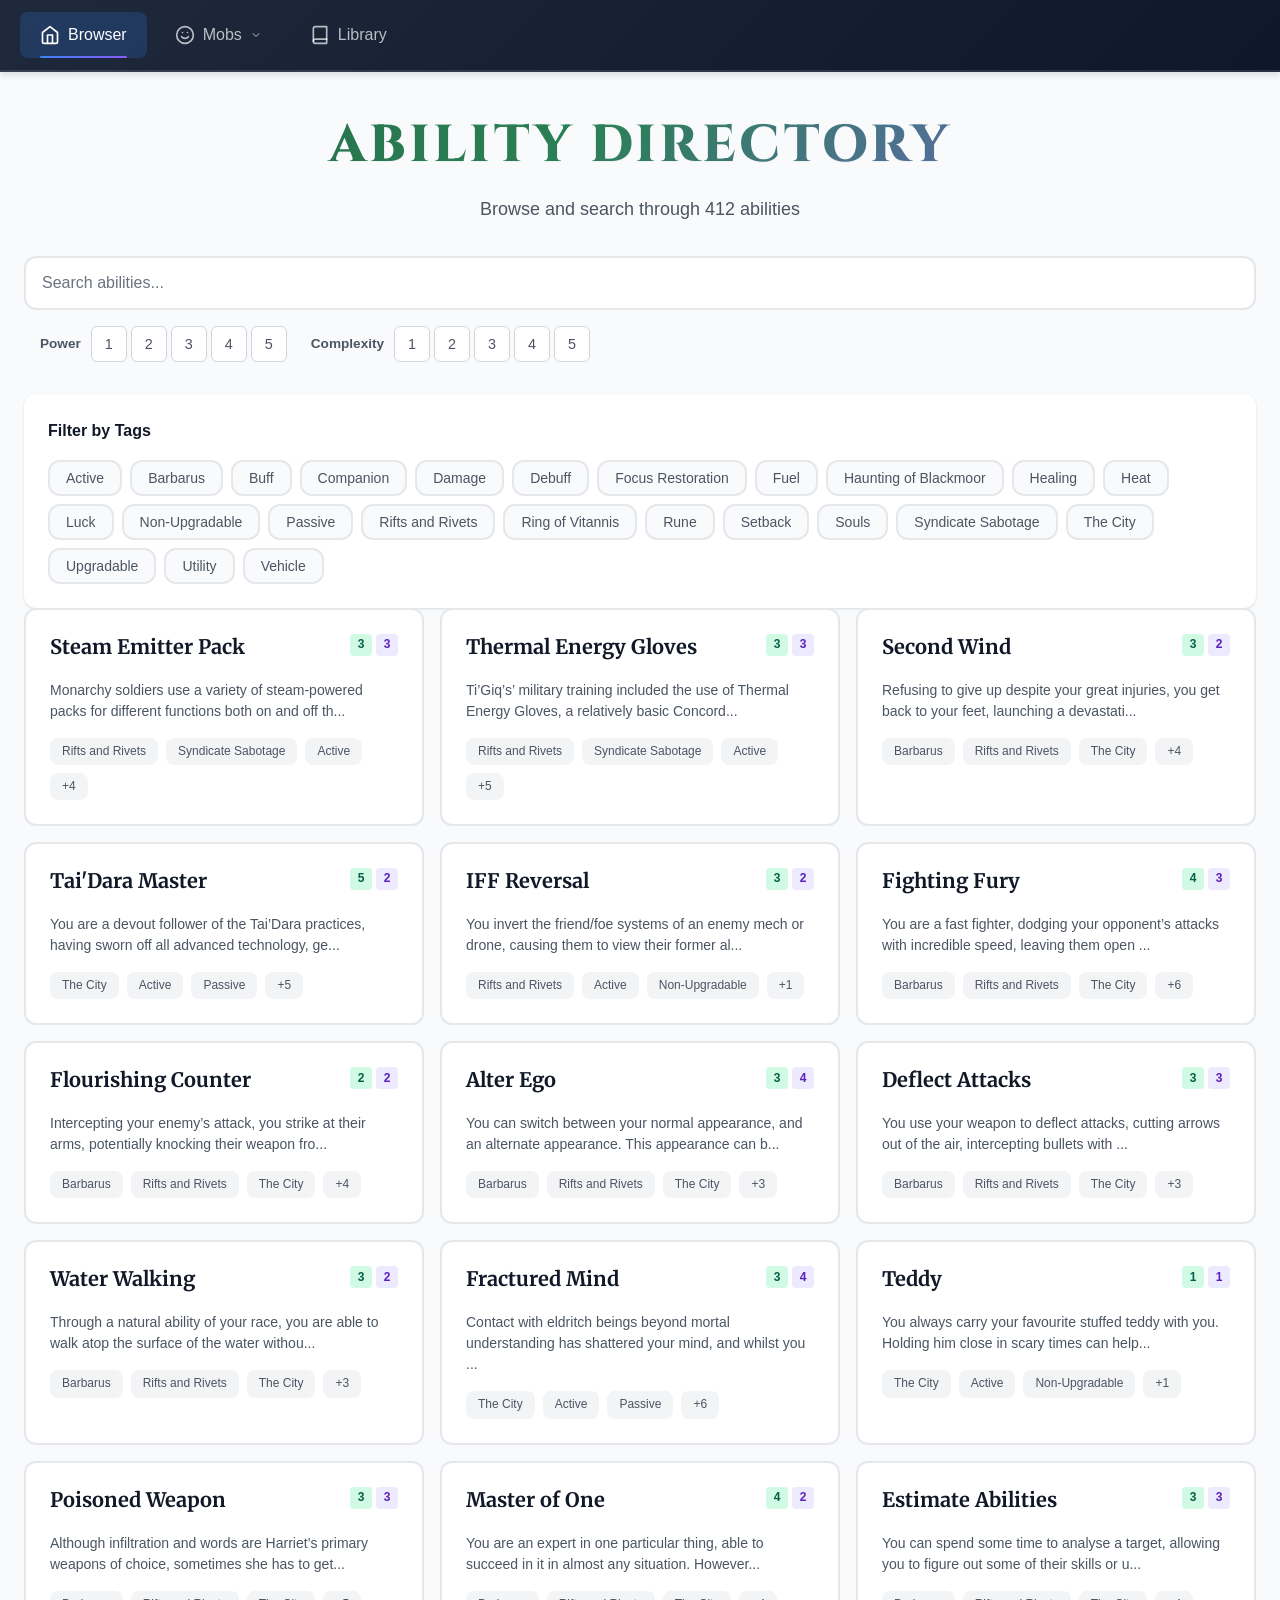
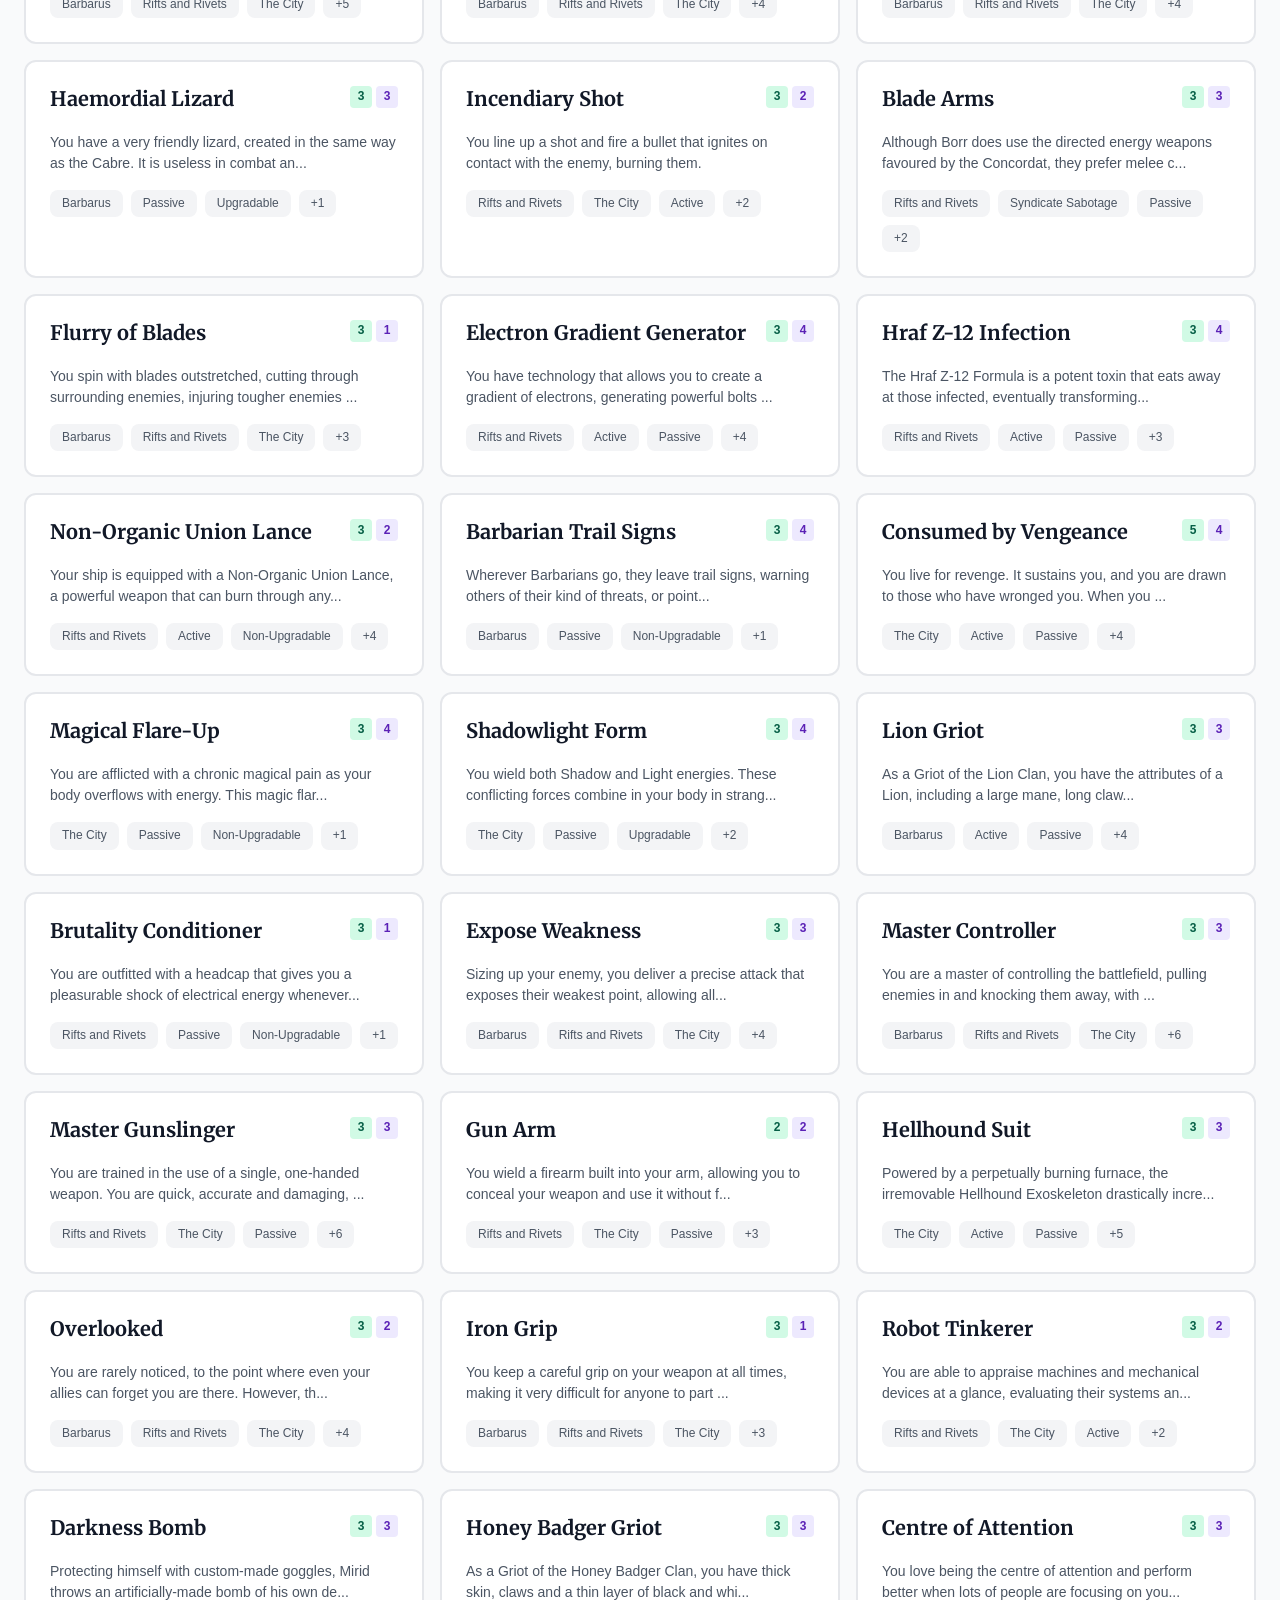
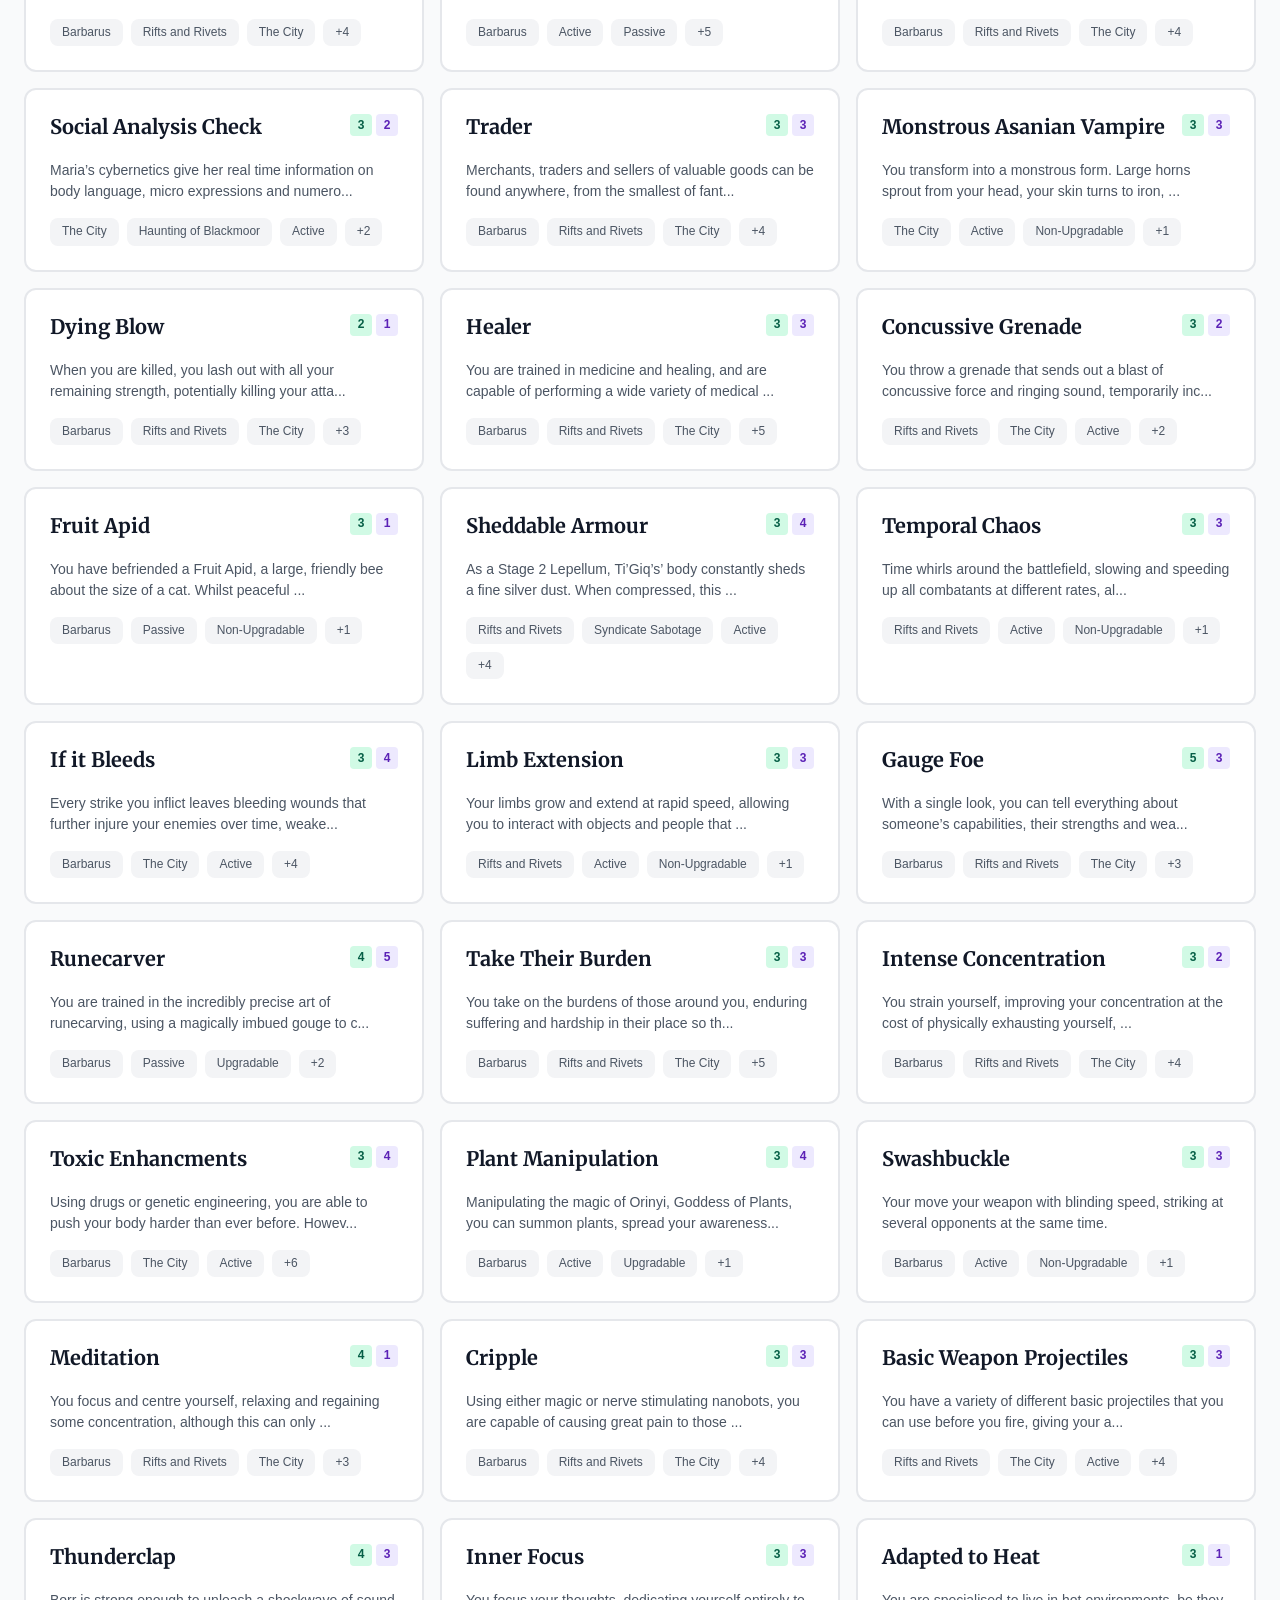
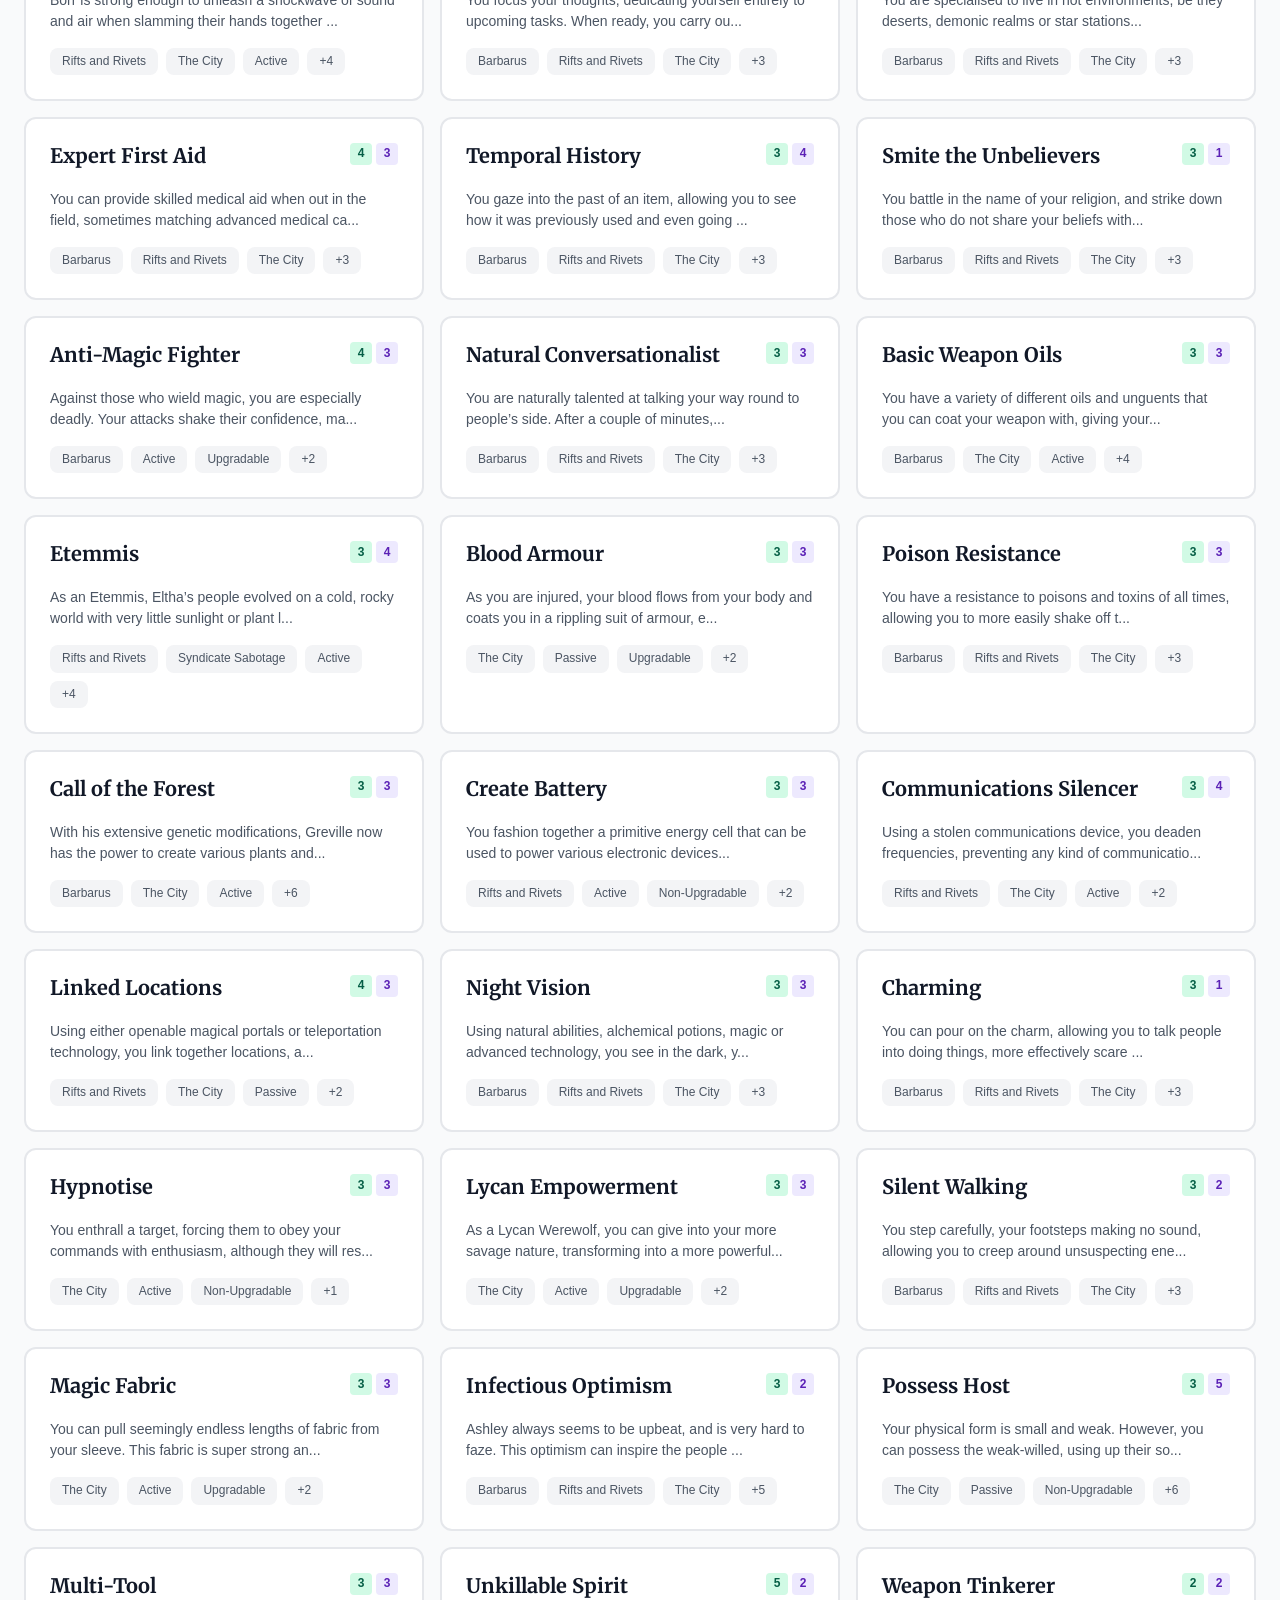
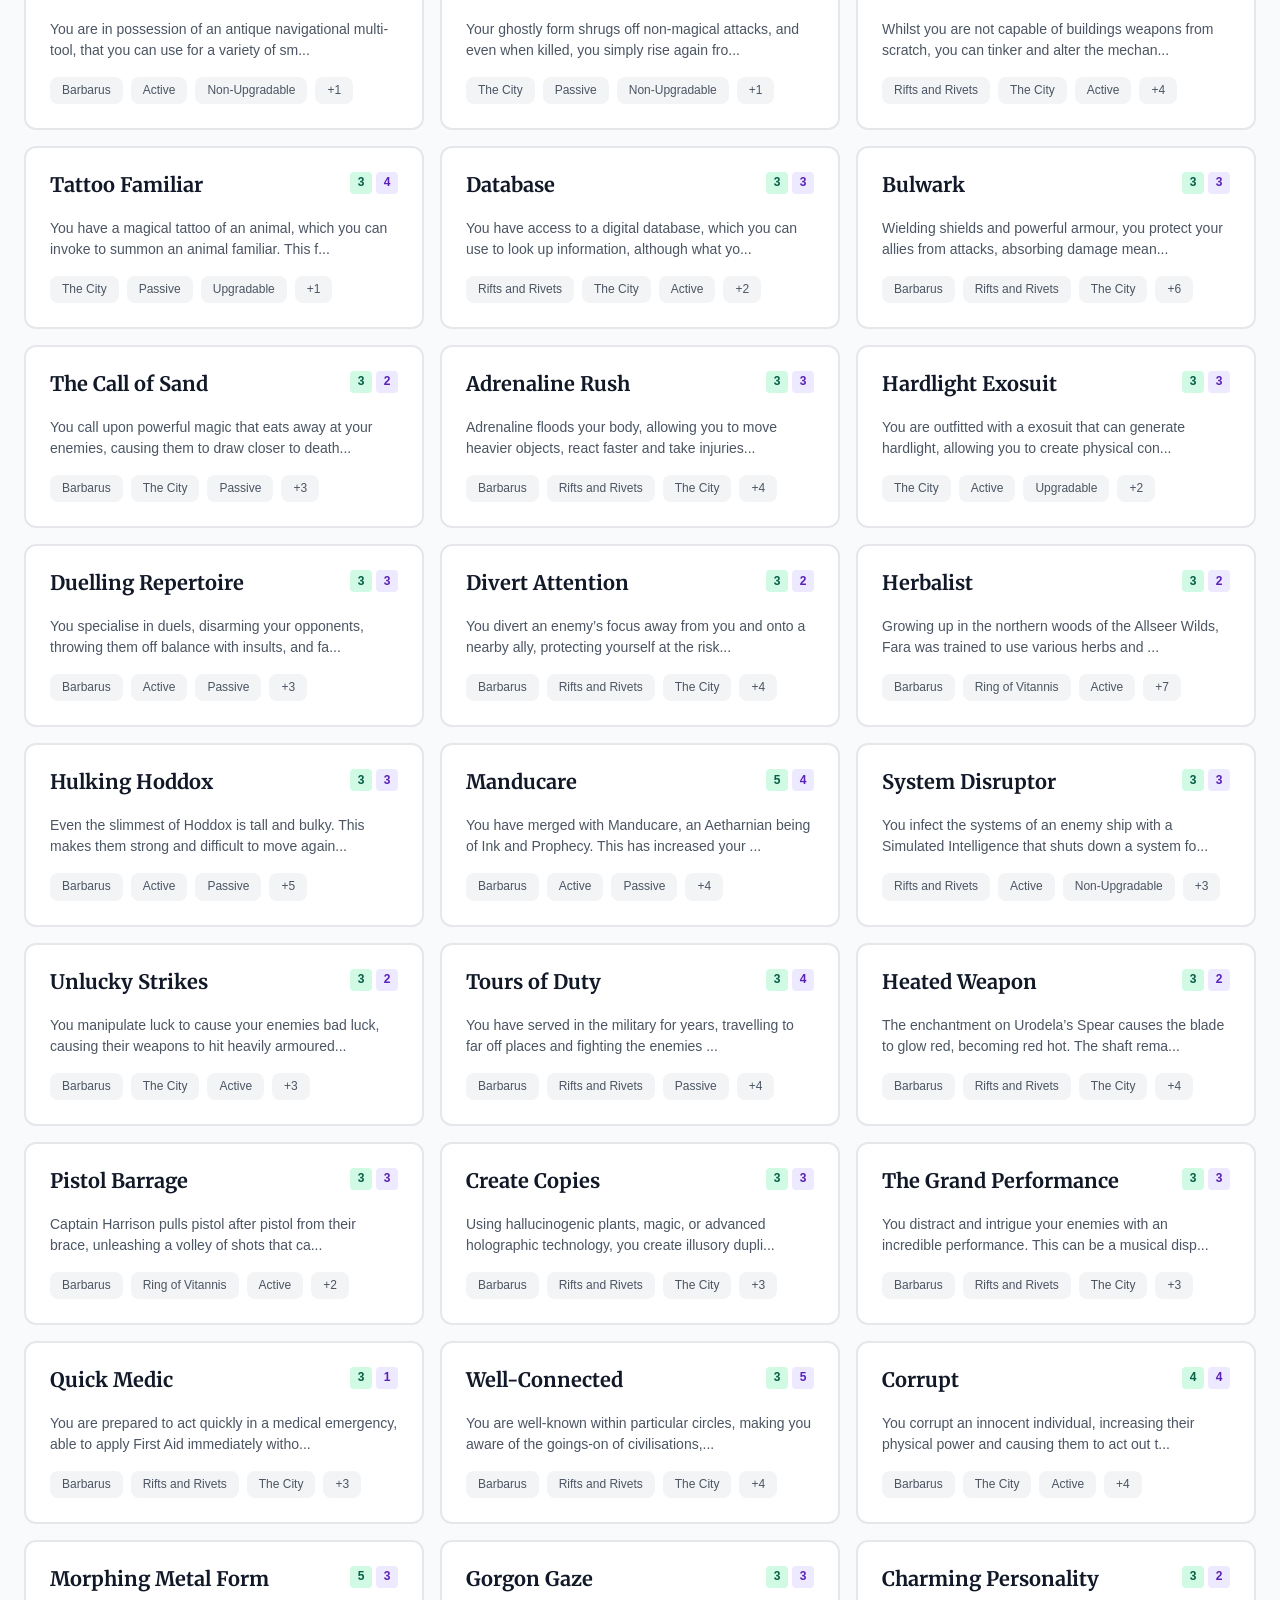
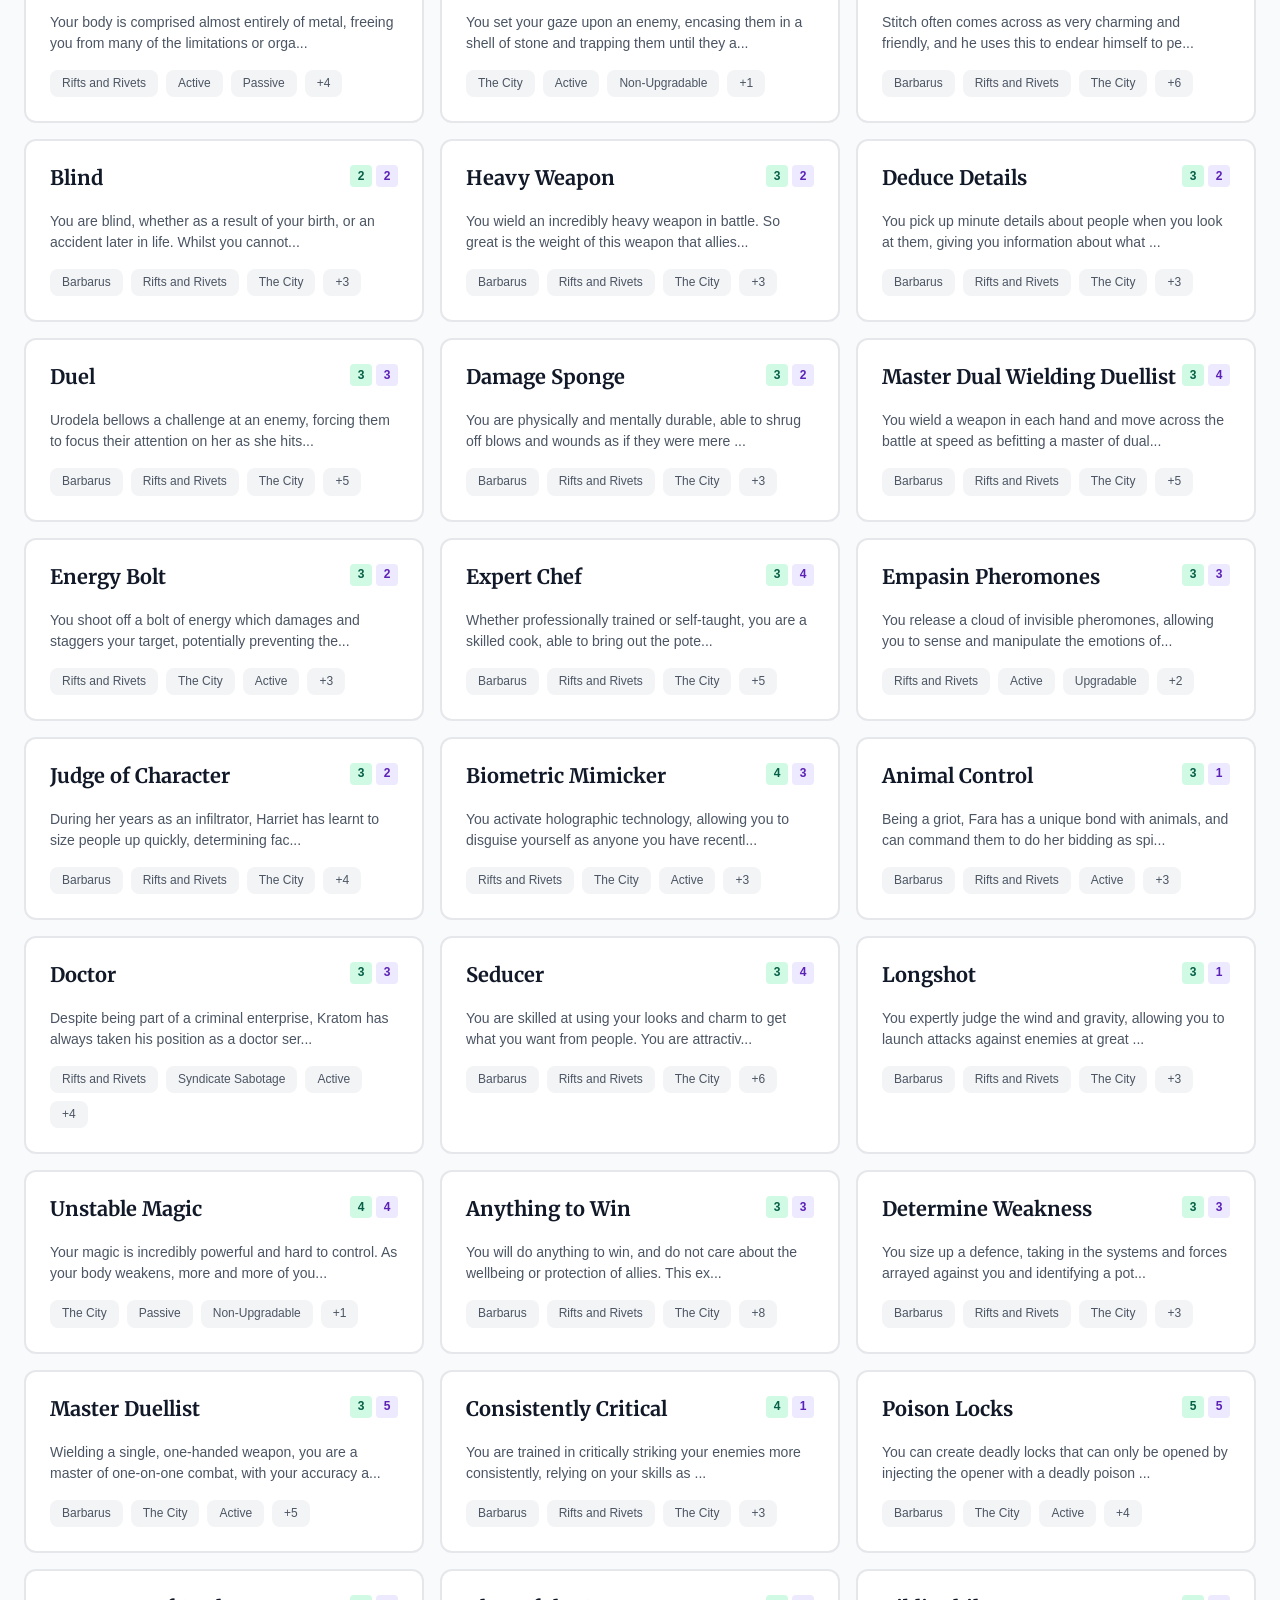
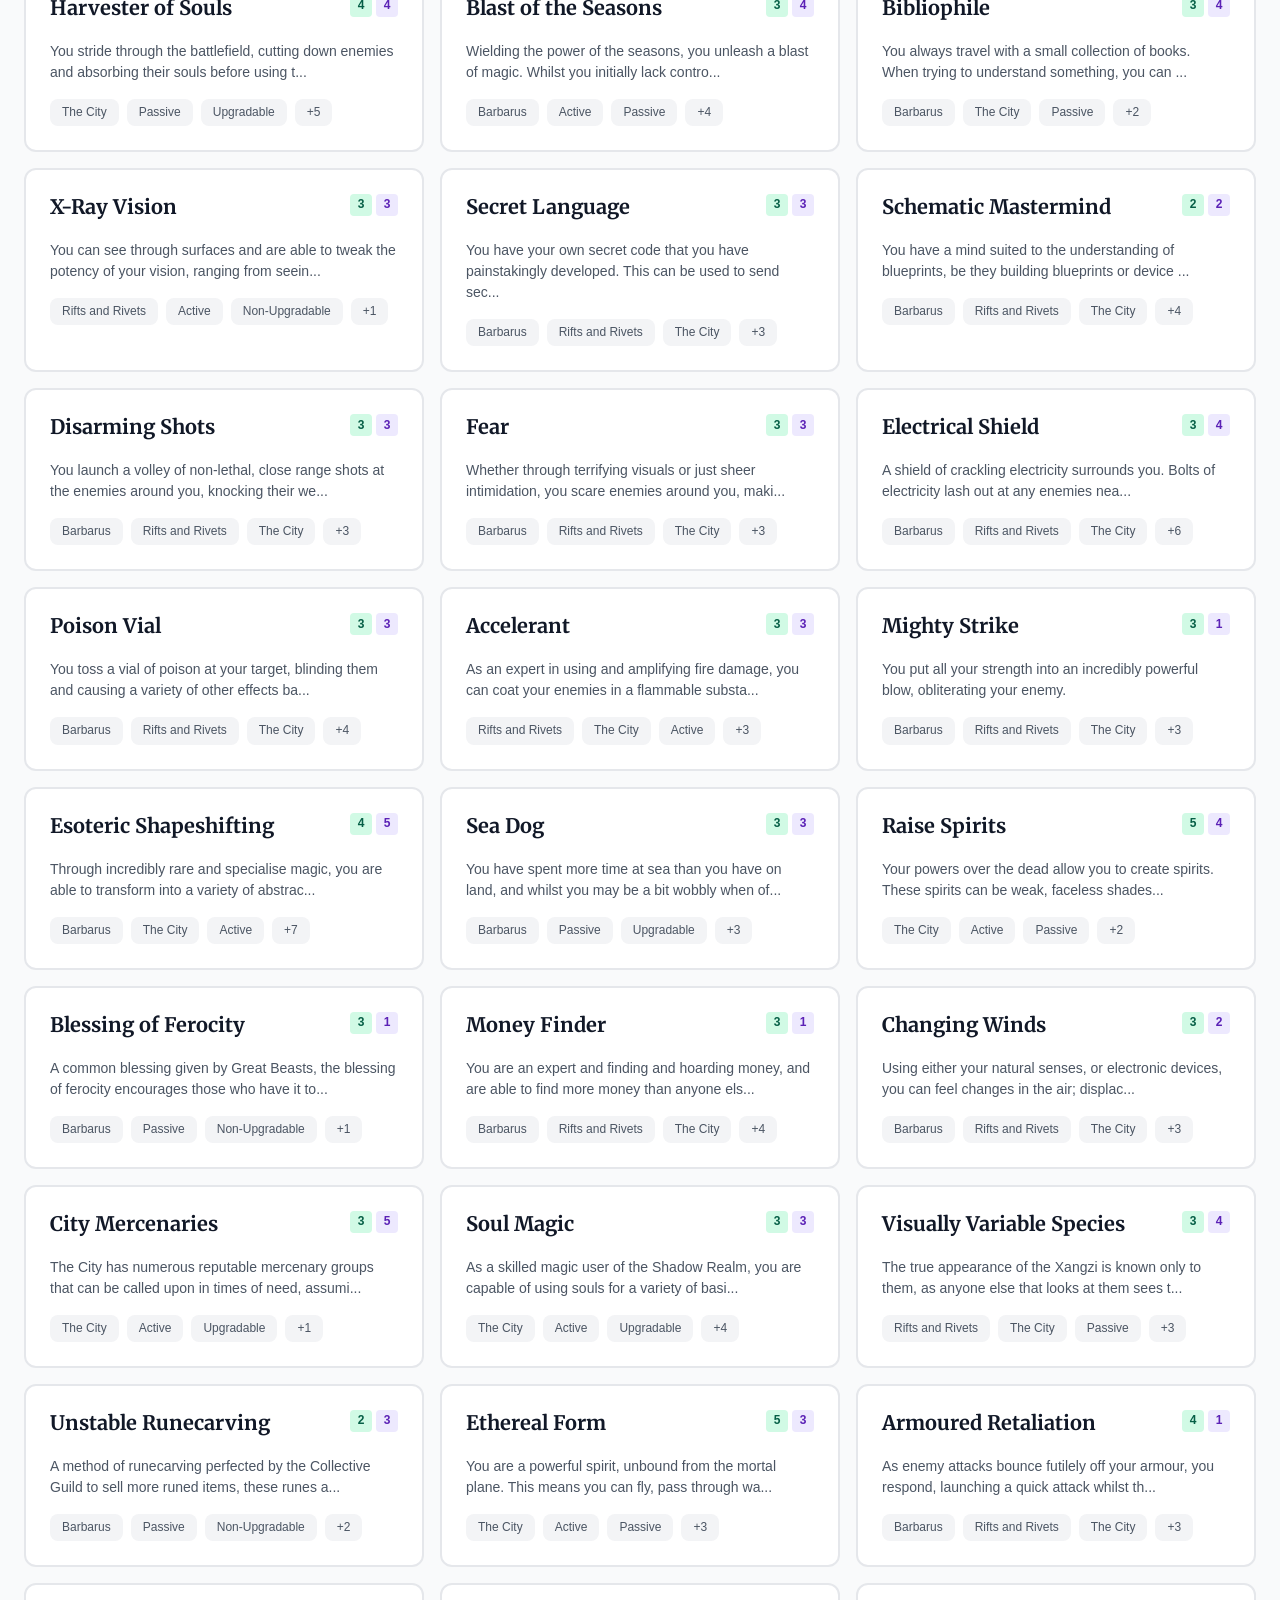
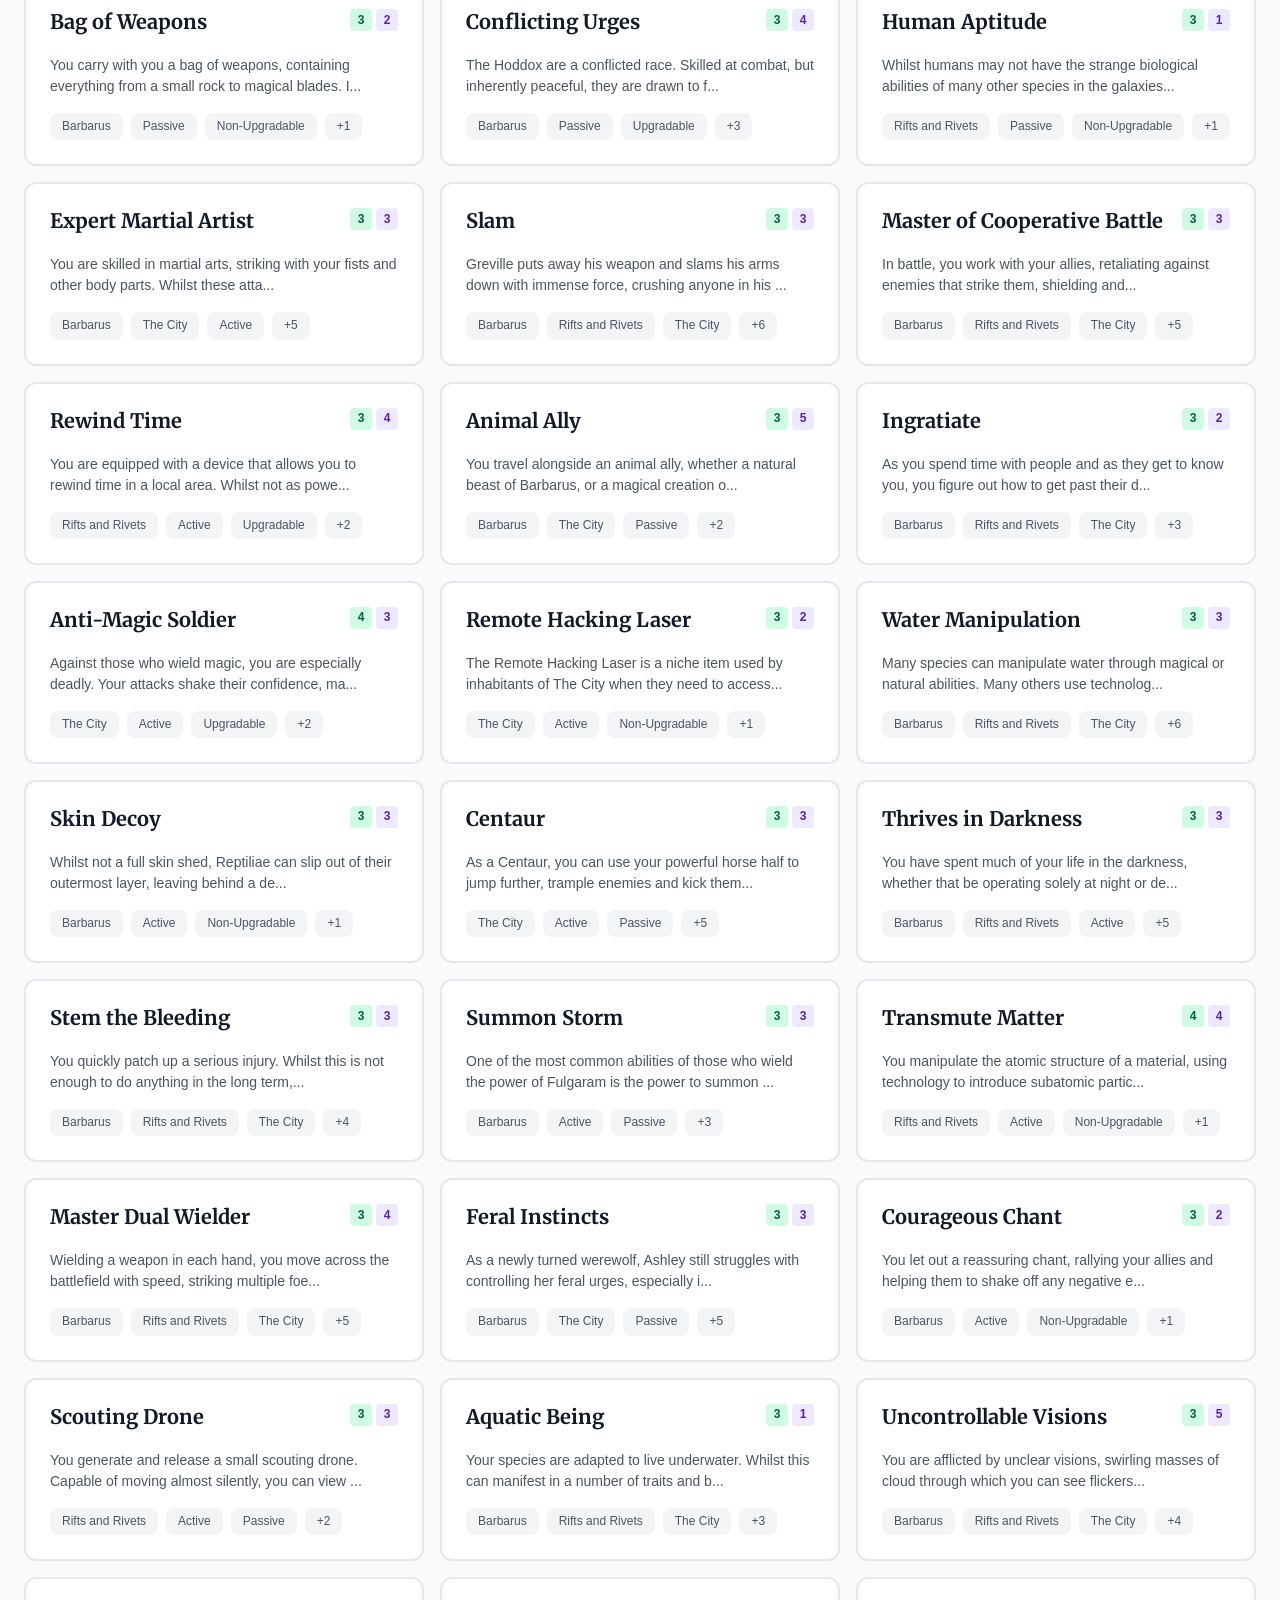
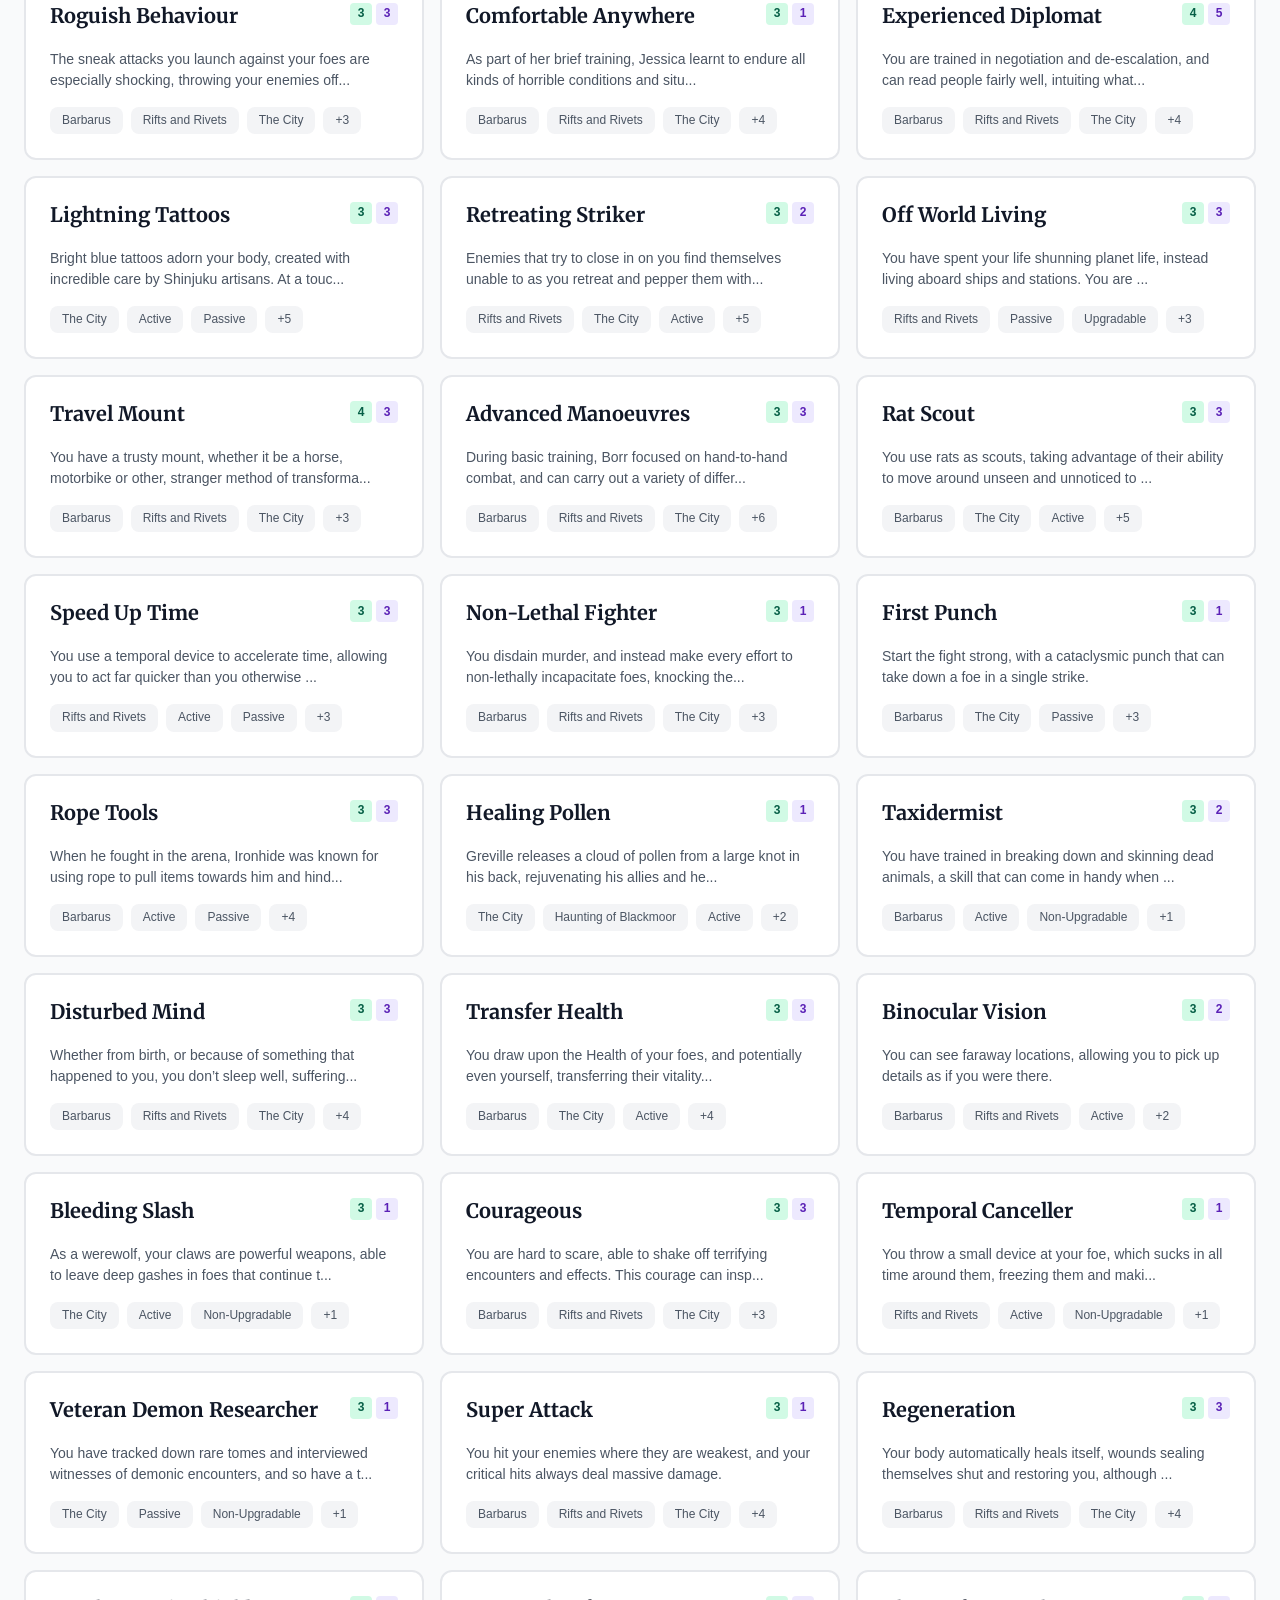
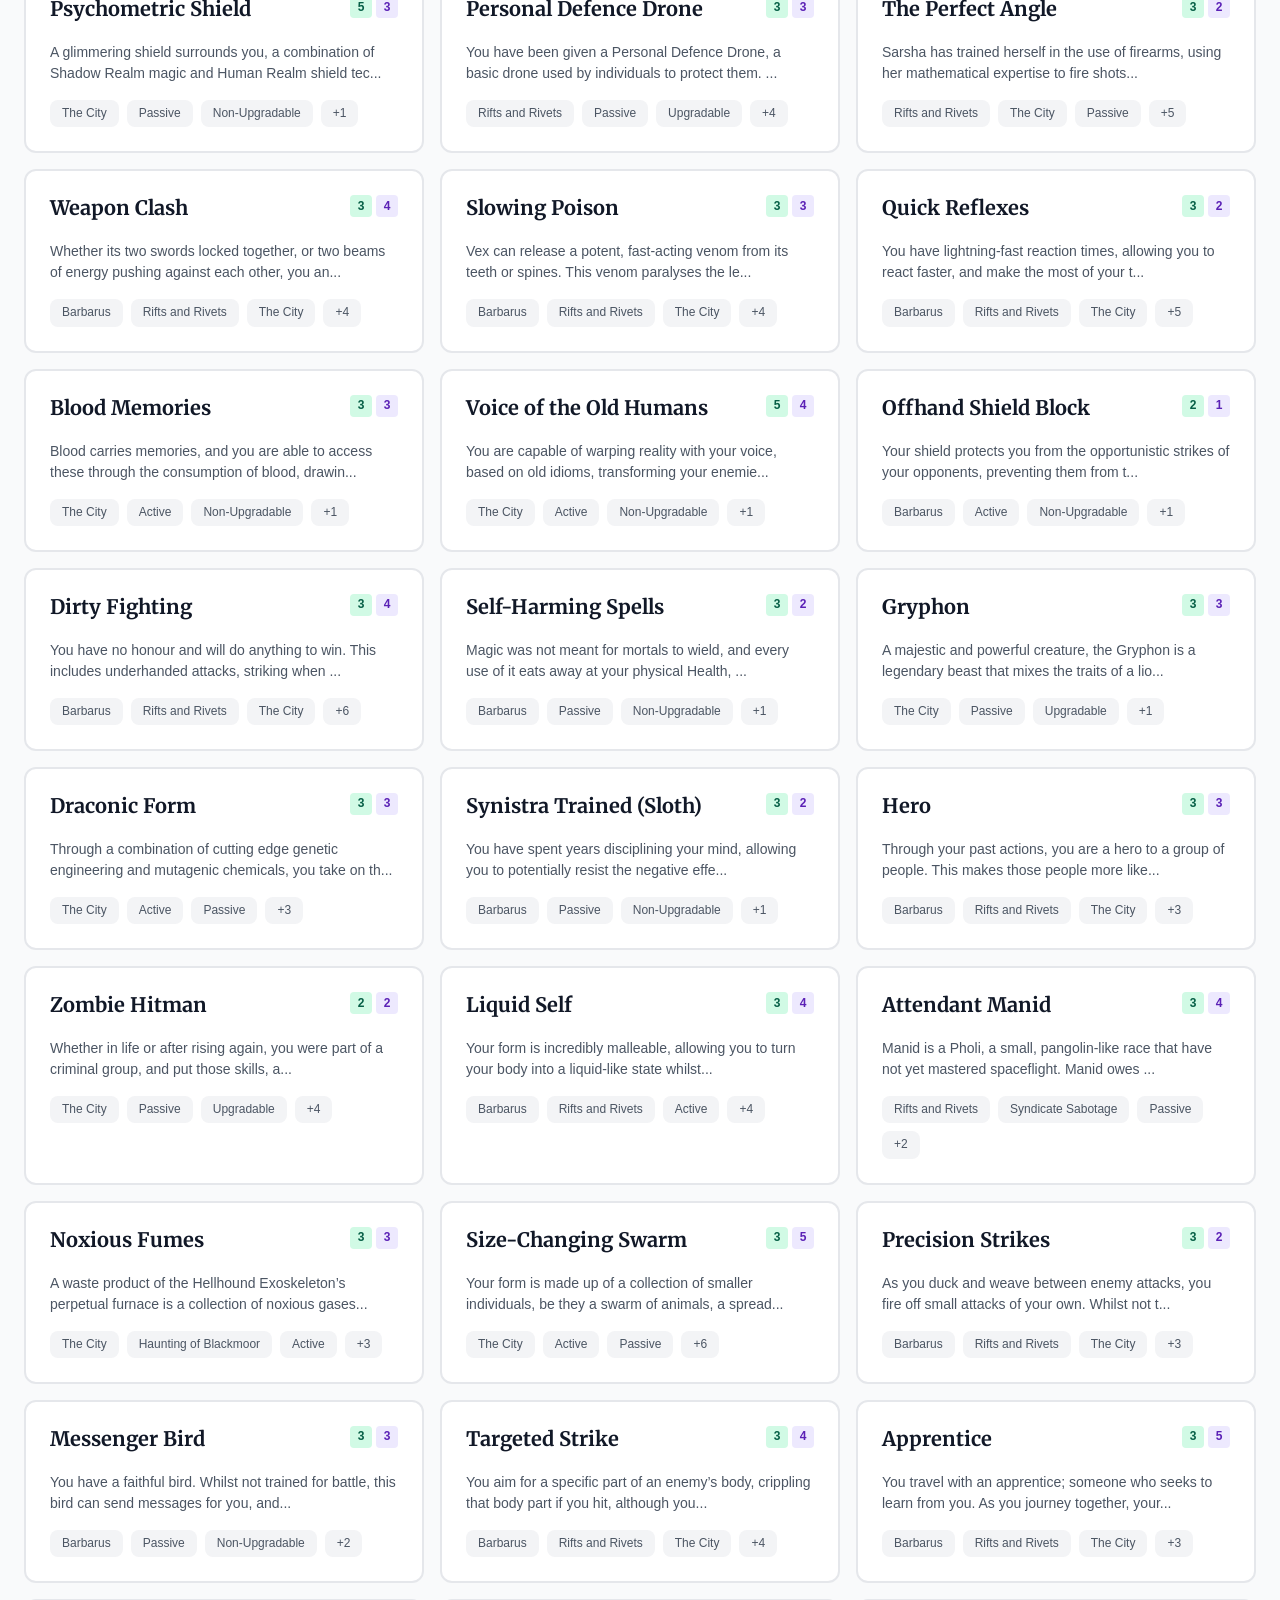
==== index.html @ ad80d0a9 "Initial commit" ====
<!DOCTYPE html>
<html lang="en">

<head>
    <meta charset="utf-8" />
    <meta name="viewport" content="width=device-width, initial-scale=1.0" />
    <title>Phoenix - Ability Directory</title>
    <link rel="preconnect" href="https://fonts.googleapis.com" />
    <link rel="preconnect" href="https://fonts.gstatic.com" crossorigin />
    <link href="https://fonts.googleapis.com/css2?family=Cinzel:wght@600;700;800;900&family=Merriweather:wght@400;700;900&display=swap" rel="stylesheet" />
    <link href="css/app.css" rel="stylesheet" />
</head>

<body>
<div id="app">
    <div style="position: fixed; top: 50%; left: 50%; transform: translate(-50%, -50%); text-align: center;">
        <div style="font-family: 'Merriweather', serif; font-size: 2rem; color: #2d8659; margin-bottom: 1rem;">
            Loading Ability Directory...
        </div>
        <div style="display: inline-block; width: 50px; height: 50px; border: 4px solid #dcf3e4; border-top-color: #38a169; border-radius: 50%; animation: spin 1s linear infinite;"></div>
    </div>
</div>

<style>
    @keyframes spin {
        to { transform: rotate(360deg); }
    }
</style>

<script type="module" src="js/app.js"></script>

<script>
    // Report content height to the parent frame (e.g. Wix) so it can auto-resize
    // the iframe. Harmless when not embedded — nothing listens, message is ignored.
    (function () {
        function postHeight() {
            parent.postMessage(
                { type: 'phoenix-height', height: document.documentElement.scrollHeight },
                '*'
            );
        }
        window.addEventListener('load', postHeight);
        window.addEventListener('resize', postHeight);
        window.addEventListener('hashchange', function () { setTimeout(postHeight, 50); });
        if (window.ResizeObserver) {
            new ResizeObserver(postHeight).observe(document.body);
        }
    })();
</script>
</body>

</html>
---- css/app.css ----
﻿html, body {
    margin: 0;
}

h1:focus {
    outline: none;
}

@import url('https://fonts.googleapis.com/css2?family=Merriweather:wght@300;400;700;900&family=Inter:wght@400;500;600;700&display=swap');

:root {
    /* Nature Green Color Palette */
    --green-50: #f0f9f4;
    --green-100: #dcf3e4;
    --green-200: #bae6cd;
    --green-300: #8dd4ad;
    --green-400: #5abb87;
    --green-500: #38a169;
    --green-600: #2d8659;
    --green-700: #276b4a;
    --green-800: #22543d;
    --green-900: #1c4532;

    /* Neutral Colors */
    --gray-50: #f9fafb;
    --gray-100: #f3f4f6;
    --gray-200: #e5e7eb;
    --gray-300: #d1d5db;
    --gray-400: #9ca3af;
    --gray-500: #6b7280;
    --gray-600: #4b5563;
    --gray-700: #374151;
    --gray-800: #1f2937;
    --gray-900: #111827;

    /* Semantic Colors */
    --primary: var(--green-600);
    --primary-light: var(--green-500);
    --primary-dark: var(--green-700);
    --surface: #ffffff;
    --surface-secondary: var(--gray-50);
    --border: var(--gray-200);
    --text-primary: var(--gray-900);
    --text-secondary: var(--gray-600);
    --text-muted: var(--gray-500);

    /* Shadows */
    --shadow-sm: 0 1px 2px 0 rgb(0 0 0 / 0.05);
    --shadow: 0 1px 3px 0 rgb(0 0 0 / 0.1), 0 1px 2px -1px rgb(0 0 0 / 0.1);
    --shadow-md: 0 4px 6px -1px rgb(0 0 0 / 0.1), 0 2px 4px -2px rgb(0 0 0 / 0.1);
    --shadow-lg: 0 10px 15px -3px rgb(0 0 0 / 0.1), 0 4px 6px -4px rgb(0 0 0 / 0.1);
    --shadow-xl: 0 20px 25px -5px rgb(0 0 0 / 0.1), 0 8px 10px -6px rgb(0 0 0 / 0.1);

    /* Spacing */
    --spacing-1: 0.25rem;
    --spacing-2: 0.5rem;
    --spacing-3: 0.75rem;
    --spacing-4: 1rem;
    --spacing-6: 1.5rem;
    --spacing-8: 2rem;

    /* Border Radius */
    --radius-sm: 0.25rem;
    --radius: 0.5rem;
    --radius-lg: 0.75rem;
    --radius-xl: 1rem;
}

/* ==============================
   DARK MODE VARIABLE OVERRIDES
   ============================== */
[data-theme="dark"] {
    --surface: #1a1a2e;
    --surface-secondary: #12121f;
    --text-primary: #e2e8f0;
    --text-secondary: #94a3b8;
    --text-muted: #64748b;
    --border: #334155;

    --gray-50: #1e293b;
    --gray-100: #1e293b;
    --gray-200: #334155;
    --gray-300: #475569;
    --gray-400: #64748b;
    --gray-500: #94a3b8;
    --gray-600: #cbd5e1;
    --gray-700: #e2e8f0;
    --gray-800: #f1f5f9;
    --gray-900: #f8fafc;

    --shadow-sm: 0 1px 2px 0 rgb(0 0 0 / 0.2);
    --shadow: 0 1px 3px 0 rgb(0 0 0 / 0.3), 0 1px 2px -1px rgb(0 0 0 / 0.3);
    --shadow-md: 0 4px 6px -1px rgb(0 0 0 / 0.3), 0 2px 4px -2px rgb(0 0 0 / 0.3);
    --shadow-lg: 0 10px 15px -3px rgb(0 0 0 / 0.3), 0 4px 6px -4px rgb(0 0 0 / 0.3);
    --shadow-xl: 0 20px 25px -5px rgb(0 0 0 / 0.3), 0 8px 10px -6px rgb(0 0 0 / 0.3);

    --green-50: #1a2e1f;
    --green-100: #1e3a24;
}

* {
    margin: 0;
    padding: 0;
    box-sizing: border-box;
}

body {
    font-family: 'Inter', -apple-system, BlinkMacSystemFont, 'Segoe UI', sans-serif;
    background: var(--surface-secondary);
    color: var(--text-primary);
    line-height: 1.6;
    overflow-x: hidden;
}

/* Main Layout */
.ability-browser {
    min-height: 100vh;
    padding: var(--spacing-8) var(--spacing-6);
    max-width: 1920px;
    margin: 0 auto;
}

.browser-header {
    margin-bottom: var(--spacing-8);
    text-align: center;
}

.browser-header h1 {
    font-family: 'Cinzel', 'Merriweather', serif;
    font-size: 3.25rem;
    font-weight: 800;
    background: linear-gradient(135deg, var(--green-700) 0%, var(--primary) 45%, #8b5cf6 110%);
    -webkit-background-clip: text;
    -webkit-text-fill-color: transparent;
    background-clip: text;
    margin-bottom: var(--spacing-2);
    letter-spacing: 0.06em;
    text-transform: uppercase;
    text-shadow: 0 1px 0 rgba(0, 0, 0, 0.04);
}

.browser-header .subtitle {
    font-size: 1.125rem;
    color: var(--text-secondary);
    font-weight: 500;
}

.browser-layout {
}

/* Left Panel */
.left-panel {
    display: flex;
    flex-direction: column;
    gap: var(--spacing-6);
}

/* Search Section */
.search-section {
    position: sticky;
    top: var(--spacing-6);
    z-index: 10;
}

.search-input {
    width: 100%;
    padding: var(--spacing-4);
    font-size: 1rem;
    border: 2px solid var(--border);
    border-radius: var(--radius-lg);
    background: var(--surface);
    color: var(--text-primary);
    transition: all 0.2s ease;
    font-family: 'Inter', sans-serif;
}

.search-input:focus {
    outline: none;
    border-color: var(--primary);
    box-shadow: 0 0 0 3px rgba(56, 161, 105, 0.1);
}

.search-input::placeholder {
    color: var(--text-muted);
}

/* Filter Section */
.filter-section {
    background: var(--surface);
    border-radius: var(--radius-lg);
    padding: var(--spacing-6);
    box-shadow: var(--shadow);
}

.filter-header {
    display: flex;
    justify-content: space-between;
    align-items: center;
    margin-bottom: var(--spacing-4);
    font-weight: 600;
    color: var(--text-primary);
}

.clear-filters {
    background: none;
    border: none;
    color: var(--primary);
    cursor: pointer;
    font-size: 0.875rem;
    font-weight: 600;
    padding: var(--spacing-2) var(--spacing-3);
    border-radius: var(--radius);
    transition: all 0.2s ease;
}

.clear-filters:hover {
    background: var(--green-50);
}

.tag-filters {
    display: flex;
    flex-wrap: wrap;
    gap: var(--spacing-2);
}

.filter-tag {
    display: inline-flex;
    align-items: center;
    gap: var(--spacing-2);
    padding: var(--spacing-2) var(--spacing-4);
    background: var(--surface-secondary);
    border: 2px solid var(--border);
    border-radius: var(--radius-lg);
    font-size: 0.875rem;
    font-weight: 500;
    cursor: pointer;
    transition: all 0.2s ease;
    color: var(--text-secondary);
}

.filter-tag:hover {
    border-color: var(--primary-light);
    background: var(--green-50);
}

.filter-tag.active {
    background: var(--primary);
    color: white;
    border-color: var(--primary);
}

.tag-close {
    font-size: 1.25rem;
    font-weight: 700;
    line-height: 1;
}

/* Abilities Grid */
.abilities-grid {
    display: grid;
    grid-template-columns: repeat(auto-fill, minmax(320px, 1fr));
    gap: var(--spacing-4);
}

.grid-item {
    background: var(--surface);
    border: 2px solid var(--border);
    border-radius: var(--radius-lg);
    padding: var(--spacing-6);
    cursor: pointer;
    transition: all 0.3s ease;
    position: relative;
    overflow: hidden;
}

.grid-item::before {
    content: '';
    position: absolute;
    top: 0;
    left: 0;
    width: 100%;
    height: 4px;
    background: linear-gradient(90deg, var(--green-400), var(--green-600));
    opacity: 0;
    transition: opacity 0.3s ease;
}

.grid-item:hover {
    border-color: var(--primary-light);
    box-shadow: var(--shadow-lg);
    transform: translateY(-2px);
}

.grid-item:hover::before {
    opacity: 1;
}

.grid-item.selected {
    border-color: var(--primary);
    box-shadow: var(--shadow-xl);
    background: var(--green-50);
}

.grid-item.selected::before {
    opacity: 1;
}

.grid-item-header {
    display: flex;
    justify-content: space-between;
    align-items: flex-start;
    margin-bottom: var(--spacing-3);
}

.grid-item-header h3 {
    font-family: 'Merriweather', serif;
    font-size: 1.25rem;
    font-weight: 700;
    color: var(--text-primary);
    margin-bottom: var(--spacing-2);
    line-height: 1.3;
}

.grid-item-meta {
    display: flex;
    gap: var(--spacing-2);
}

.meta-tag {
    font-size: 0.75rem;
    font-weight: 600;
    color: var(--primary);
    text-transform: uppercase;
    letter-spacing: 0.05em;
}

.grid-item-description {
    font-size: 0.875rem;
    color: var(--text-secondary);
    margin-bottom: var(--spacing-4);
    line-height: 1.5;
}

.grid-item-tags {
    display: flex;
    flex-wrap: wrap;
    gap: var(--spacing-2);
}

.mini-tag {
    font-size: 0.75rem;
    padding: var(--spacing-1) var(--spacing-3);
    background: var(--gray-100);
    color: var(--text-secondary);
    border-radius: var(--radius);
    font-weight: 500;
}

.no-results {
    grid-column: 1 / -1;
    text-align: center;
    padding: var(--spacing-8);
    color: var(--text-muted);
}
.top-panel {
    position: sticky;
    top: 0;
    width: 100%;
    max-height: 50vh;
    overflow-y: auto;
    z-index: 10;
}

.top-panel::-webkit-scrollbar {
    height: 8px;
}

.top-panel::-webkit-scrollbar-track {
    background: var(--gray-100);
    border-radius: var(--radius);
}

.top-panel::-webkit-scrollbar-thumb {
    background: var(--primary);
    border-radius: var(--radius);
}

.top-panel::-webkit-scrollbar-thumb:hover {
    background: var(--primary-dark);
}

.no-selection {
    height: 100%;
    display: flex;
    align-items: center;
    justify-content: center;
    background: var(--surface);
    border: 2px dashed var(--border);
    border-radius: var(--radius-xl);
    padding: var(--spacing-8);
}

.no-selection-content {
    text-align: center;
    color: var(--text-muted);
}

.no-selection-icon {
    width: 80px;
    height: 80px;
    margin: 0 auto var(--spacing-4);
    opacity: 0.3;
}

.no-selection-content h3 {
    font-family: 'Merriweather', serif;
    font-size: 1.5rem;
    color: var(--text-secondary);
    margin-bottom: var(--spacing-2);
}


/* Responsive Design */
@media (max-width: 1400px) {
    .browser-layout {
        grid-template-columns: 1fr 500px;
    }
}

@media (max-width: 1200px) {
    .browser-layout {
        grid-template-columns: 1fr;
    }

    .top-panel {
        position: relative;
        height: auto;
        top: 0;
    }
}

@media (max-width: 768px) {
    .ability-browser {
        padding: var(--spacing-4);
    }

    .browser-header h1 {
        font-size: 2rem;
    }

    .abilities-grid {
        grid-template-columns: 1fr;
    }

    .ability-title {
        font-size: 1.5rem;
    }

    .card-content {
        padding: var(--spacing-4);
    }
}

/* Animation */
@keyframes fadeIn {
    from {
        opacity: 0;
        transform: translateY(10px);
    }
    to {
        opacity: 1;
        transform: translateY(0);
    }
}

.grid-item {
    animation: fadeIn 0.3s ease forwards;
}

.grid-item:nth-child(1) { animation-delay: 0.05s; }
.grid-item:nth-child(2) { animation-delay: 0.1s; }
.grid-item:nth-child(3) { animation-delay: 0.15s; }
.grid-item:nth-child(4) { animation-delay: 0.2s; }
.grid-item:nth-child(5) { animation-delay: 0.25s; }
.grid-item:nth-child(6) { animation-delay: 0.3s; }

.save-button {
    background: white;
    border: 1px solid #ccc;
    padding: 8px 16px;
    cursor: pointer;
    font-size: 0.9rem;
    font-weight: 600;
    border-radius: 6px;
    transition: all 0.2s;
}

.save-button.saved {
    background: #fff3cd;
    border-color: #ffc107;
    color: inherit;
}

.save-button:hover {
    transform: translateY(-2px);
    box-shadow: 0 4px 8px rgba(0,0,0,0.2);
}

.remove-button {
    width: 24px;
    height: 24px;
    border-radius: 50%;
    border: none;
    background: rgba(255, 0, 0, 0.1);
    color: #ff4444;
    cursor: pointer;
    font-size: 20px;
    line-height: 1;
    transition: all 0.2s;
}

.remove-button:hover {
    background: #ff4444;
    color: white;
}

.empty-library {
    display: flex;
    flex-direction: column;
    align-items: center;
    justify-content: center;
    padding: 60px 20px;
    text-align: center;
}

.empty-icon {
    width: 80px;
    height: 80px;
    margin-bottom: 20px;
    opacity: 0.3;
}

.browse-button {
    margin-top: 20px;
    padding: 12px 24px;
    color: white;
    border: none;
    border-radius: 8px;
    cursor: pointer;
    font-weight: 600;
}

/* Phoenix Character Sheet Styles */

.character-sheet-container {
    max-width: 1200px;
    margin: 20px auto;
    padding: 20px;
    font-family: 'Georgia', serif;
    background: linear-gradient(135deg, #f5f5f5 0%, #e8e8e8 100%);
    border-radius: 10px;
    box-shadow: 0 4px 20px rgba(0,0,0,0.1);
}

/* Header Section */
.header {
    text-align: center;
    margin-bottom: 30px;
    padding-bottom: 20px;
    border-bottom: 3px solid #333;
}

.logo {
    display: flex;
    justify-content: center;
    margin-bottom: 10px;
}

.phoenix-logo {
    width: 80px;
    height: 50px;
}

.title {
    font-size: 3em;
    font-style: italic;
    font-weight: bold;
    margin: 0;
    color: #333;
    letter-spacing: 3px;
}

/* Page Selector */
.page-selector {
    display: flex;
    justify-content: center;
    gap: 20px;
    margin-bottom: 30px;
}

.page-selector button {
    padding: 12px 30px;
    background: white;
    border: 2px solid #333;
    border-radius: 5px;
    font-size: 1.1em;
    font-weight: bold;
    cursor: pointer;
    transition: all 0.3s;
}

.page-selector button:hover {
    background: #f0f0f0;
}

.page-selector button.active {
    background: #333;
    color: white;
}

/* Page Layout */
.page {
    background: white;
    padding: 30px;
    border-radius: 8px;
    box-shadow: 0 2px 10px rgba(0,0,0,0.05);
}

/* Info Section - Page 1 */
.info-section {
    margin-bottom: 30px;
}

.info-row {
    display: flex;
    gap: 20px;
    margin-bottom: 15px;
}

.field {
    flex: 1;
    display: flex;
    flex-direction: column;
}

.field-small {
    flex: 0 1 150px;
    display: flex;
    flex-direction: column;
}

.field label,
.field-small label {
    font-weight: bold;
    margin-bottom: 5px;
    color: #333;
    font-size: 0.9em;
}

.field input,
.field textarea,
.field-small input {
    padding: 8px;
    border: 1px solid #333;
    border-radius: 4px;
    font-family: 'Georgia', serif;
    font-size: 1em;
}

.field textarea {
    resize: vertical;
    min-height: 60px;
}

/* Stats Grid - Page 1 */
.stats-grid {
    display: grid;
    grid-template-columns: 1fr 1fr;
    gap: 30px;
}

.stats-column {
    display: flex;
    flex-direction: column;
    gap: 15px;
}

.secondary-stats {
    display: flex;
    gap: 15px;
}

.stat-box {
    border: 2px solid #333;
    border-radius: 5px;
    padding: 15px;
    background: white;
}

.stat-box-small {
    flex: 1;
    border: 2px solid #333;
    border-radius: 5px;
    padding: 10px;
    background: white;
    text-align: center;
}

.stat-box-small label {
    font-weight: bold;
    display: block;
    margin-bottom: 8px;
    color: #333;
}

.stat-box-small input {
    width: 100%;
    padding: 8px;
    border: 1px solid #333;
    border-radius: 3px;
    text-align: center;
    font-size: 1.1em;
    font-weight: bold;
}

.health-box {
    background: #f9f9f9;
}

.stat-header {
    font-size: 1.2em;
    font-weight: bold;
    text-align: center;
    margin-bottom: 15px;
    color: #333;
}

.stat-values {
    display: flex;
    gap: 15px;
    justify-content: center;
}

.stat-input-group {
    display: flex;
    flex-direction: column;
    align-items: center;
    flex: 1;
}

.stat-input-group label {
    font-weight: bold;
    margin-bottom: 5px;
    font-size: 0.9em;
    color: #666;
}

.stat-input-group input {
    width: 80px;
    padding: 10px;
    border: 2px solid #333;
    border-radius: 4px;
    text-align: center;
    font-size: 1.3em;
    font-weight: bold;
}

.stat-row {
    display: flex;
    justify-content: space-between;
    align-items: center;
}

.stat-row label {
    font-weight: bold;
    font-size: 1.1em;
    color: #333;
}

.stat-row input {
    width: 80px;
    padding: 8px;
    border: 2px solid #333;
    border-radius: 4px;
    text-align: center;
    font-size: 1.2em;
    font-weight: bold;
}

/* Advanced Page Layout */
.advanced-grid {
    display: grid;
    grid-template-columns: 1fr 1fr 1fr;
    gap: 20px;
}

.left-section,
.middle-section,
.right-section {
    display: flex;
    flex-direction: column;
    gap: 20px;
}

.section-box {
    border: 2px solid #333;
    border-radius: 5px;
    padding: 15px;
    background: white;
}

.section-box h3 {
    margin: 0 0 15px 0;
    font-size: 1.2em;
    font-weight: bold;
    color: #333;
    border-bottom: 2px solid #333;
    padding-bottom: 8px;
}

.section-box input[type="text"],
.section-box input[type="number"] {
    width: 100%;
    padding: 8px;
    margin-bottom: 8px;
    border: 1px solid #333;
    border-radius: 3px;
    font-family: 'Georgia', serif;
}

/* Tables */
.data-table {
    width: 100%;
    border-collapse: collapse;
    margin-bottom: 10px;
}

.data-table th {
    background: #f0f0f0;
    padding: 8px;
    text-align: left;
    border: 1px solid #333;
    font-weight: bold;
}

.data-table td {
    padding: 5px;
    border: 1px solid #333;
}

.data-table input {
    width: 100%;
    padding: 5px;
    border: 1px solid #999;
    border-radius: 2px;
    margin: 0;
}

/* Buttons */
.add-btn,
.remove-btn {
    padding: 6px 12px;
    border: 1px solid #333;
    border-radius: 3px;
    cursor: pointer;
    font-weight: bold;
    transition: all 0.2s;
}

.add-btn {
    background: #4CAF50;
    color: white;
    width: 100%;
    margin-top: 5px;
}

.add-btn:hover {
    background: #45a049;
}

.remove-btn {
    background: #f44336;
    color: white;
    padding: 2px 8px;
    font-size: 1.2em;
}

.remove-btn:hover {
    background: #da190b;
}

/* Traits Boxes */
.traits-row {
    display: grid;
    grid-template-columns: 1fr 1fr;
    gap: 15px;
}

.traits-box input {
    font-size: 0.9em;
    margin-bottom: 5px;
}

.traits-box .add-btn {
    padding: 4px;
    font-size: 0.9em;
}

/* Focus Box */
.focus-box .stat-values {
    margin-bottom: 10px;
}

/* Items Box */
.items-box {
    min-height: 300px;
}

/* Abilities Box */
.abilities-box {
    flex-grow: 1;
}
/* Action Buttons */
.action-buttons {
    display: flex;
    justify-content: center;
    gap: 12px;
    margin-top: 30px;
}

.action-btn {
    display: inline-flex;
    align-items: center;
    gap: 8px;
    padding: 10px 20px;
    border: none;
    border-radius: 6px;
    font-size: 0.9rem;
    font-weight: 500;
    cursor: pointer;
    transition: all 0.15s ease;
    color: white;
    box-shadow: 0 1px 2px rgba(0, 0, 0, 0.1);
}

.action-btn:hover {
    transform: translateY(-1px);
    box-shadow: 0 4px 12px rgba(0, 0, 0, 0.15);
}

.action-btn:active {
    transform: translateY(0);
    box-shadow: 0 1px 2px rgba(0, 0, 0, 0.1);
}

.btn-icon {
    width: 18px;
    height: 18px;
    flex-shrink: 0;
}

.save-btn {
    background: linear-gradient(135deg, #10b981 0%, #059669 100%);
}

.save-btn:hover {
    background: linear-gradient(135deg, #059669 0%, #047857 100%);
}

.load-btn {
    background: linear-gradient(135deg, #3b82f6 0%, #2563eb 100%);
}

.load-btn:hover {
    background: linear-gradient(135deg, #2563eb 0%, #1d4ed8 100%);
}

.new-btn {
    background: linear-gradient(135deg, #6b7280 0%, #4b5563 100%);
}

.new-btn:hover {
    background: linear-gradient(135deg, #4b5563 0%, #374151 100%);
}

.export-btn {
    background: linear-gradient(135deg, #f59e0b 0%, #d97706 100%);
}

.export-btn:hover {
    background: linear-gradient(135deg, #d97706 0%, #b45309 100%);
}
/* Responsive Design */
@media (max-width: 1024px) {
    .advanced-grid {
        grid-template-columns: 1fr;
    }

    .stats-grid {
        grid-template-columns: 1fr;
    }
}

@media (max-width: 768px) {
    .info-row {
        flex-direction: column;
    }

    .field-small {
        flex: 1;
    }

    .action-buttons {
        flex-direction: column;
    }

    .action-buttons button {
        width: 100%;
    }
}

.navbar {
    background: linear-gradient(135deg, #1e293b 0%, #0f172a 100%);
    border-bottom: 2px solid rgba(255, 255, 255, 0.1);
    padding: 0;
    position: sticky;
    top: 0;
    z-index: 1000;
    box-shadow: 0 4px 6px rgba(0, 0, 0, 0.1);
}

.navbar-container {
    max-width: 1400px;
    margin: 0 auto;
    padding: 0 20px;
    display: flex;
    justify-content: space-between;
    align-items: center;
    height: 70px;
}

.navbar-links {
    display: flex;
    gap: 8px;
}

.nav-link {
    display: flex;
    align-items: center;
    gap: 8px;
    padding: 10px 20px;
    color: rgba(255, 255, 255, 0.7);
    text-decoration: none;
    border-radius: 8px;
    font-weight: 500;
    transition: all 0.3s ease;
    position: relative;
}

.nav-link:hover {
    color: white;
    background: rgba(255, 255, 255, 0.1);
}

.nav-link.active {
    color: white;
    background: rgba(59, 130, 246, 0.2);
}

.nav-link.active::after {
    content: '';
    position: absolute;
    bottom: 0;
    left: 20px;
    right: 20px;
    height: 2px;
    background: linear-gradient(90deg, #3b82f6 0%, #8b5cf6 100%);
    border-radius: 2px;
}

.nav-icon {
    width: 20px;
    height: 20px;
    stroke-width: 2;
}

/* Hamburger Button */
.nav-hamburger {
    display: none;
    flex-direction: column;
    justify-content: center;
    gap: 5px;
    width: 36px;
    height: 36px;
    padding: 6px;
    background: none;
    border: none;
    cursor: pointer;
    z-index: 1002;
}

.nav-hamburger span {
    display: block;
    width: 100%;
    height: 2px;
    background: rgba(255, 255, 255, 0.8);
    border-radius: 2px;
    transition: all 0.3s ease;
    transform-origin: center;
}

.nav-hamburger.open span:nth-child(1) {
    transform: rotate(45deg) translate(5px, 5px);
}

.nav-hamburger.open span:nth-child(2) {
    opacity: 0;
}

.nav-hamburger.open span:nth-child(3) {
    transform: rotate(-45deg) translate(5px, -5px);
}

/* Mobile Navbar */
@media (max-width: 768px) {
    .nav-hamburger {
        display: flex;
    }

    .navbar-container {
        height: 60px;
    }

    .navbar-links {
        display: none;
        position: fixed;
        top: 60px;
        left: 0;
        right: 0;
        bottom: 0;
        background: linear-gradient(135deg, #1e293b 0%, #0f172a 100%);
        flex-direction: column;
        padding: 20px;
        gap: 4px;
        overflow-y: auto;
        z-index: 1001;
    }

    .navbar-links.open {
        display: flex;
    }

    .nav-link {
        padding: 14px 20px;
        font-size: 1.05rem;
        border-radius: 8px;
    }

    .nav-link span {
        display: inline;
    }

    .nav-link.active::after {
        display: none;
    }

    .nav-dropdown-content {
        display: none;
        position: static;
        background: rgba(255, 255, 255, 0.05);
        border: none;
        border-radius: 8px;
        box-shadow: none;
        padding: 4px 0;
        margin-top: 4px;
    }

    .nav-dropdown.open .nav-dropdown-content {
        display: block;
    }

    .nav-dropdown:hover .nav-dropdown-content {
        display: none;
    }

    .nav-dropdown.open:hover .nav-dropdown-content {
        display: block;
    }

    .nav-dropdown-content a {
        padding: 12px 32px;
    }

    .nav-dropdown-arrow {
        display: inline-block;
        transition: transform 0.2s ease;
    }

    .nav-dropdown.open .nav-dropdown-arrow {
        transform: rotate(180deg);
    }

    .nav-dropdown:hover .nav-dropdown-arrow {
        transform: none;
    }

    .nav-dropdown.open:hover .nav-dropdown-arrow {
        transform: rotate(180deg);
    }
}

/* Add to your existing CSS file */

.modal-overlay {
    position: fixed;
    top: 0;
    left: 0;
    right: 0;
    bottom: 0;
    background: rgba(0, 0, 0, 0.7);
    display: flex;
    justify-content: center;
    align-items: center;
    z-index: 1000;
}

.modal-content {
    background: white;
    border-radius: 8px;
    padding: 0;
    min-width: 400px;
    max-width: 90vw;
    max-height: 90vh;
    display: flex;
    flex-direction: column;
    box-shadow: 0 4px 20px rgba(0, 0, 0, 0.3);
}

.modal-content.large {
    min-width: 600px;
}

.modal-header {
    display: flex;
    justify-content: space-between;
    align-items: center;
    padding: 20px;
    border-bottom: 1px solid #ddd;
}

.modal-header h2 {
    margin: 0;
    font-size: 1.5rem;
}

.close-btn {
    background: none;
    border: none;
    font-size: 2rem;
    cursor: pointer;
    color: #666;
    line-height: 1;
    padding: 0;
    width: 30px;
    height: 30px;
}

.close-btn:hover {
    color: #333;
}

.modal-body {
    padding: 20px;
    overflow-y: auto;
    flex: 1;
}

.modal-footer {
    display: flex;
    justify-content: flex-end;
    gap: 10px;
    padding: 20px;
    border-top: 1px solid #ddd;
}

.radio-group {
    display: flex;
    flex-direction: column;
    gap: 10px;
    margin-top: 10px;
}

.radio-group label {
    display: flex;
    align-items: center;
    gap: 8px;
    cursor: pointer;
}

.error-message {
    color: #d32f2f;
    font-size: 0.875rem;
    margin-top: 5px;
}

.btn-primary, .btn-secondary {
    padding: 10px 20px;
    border: none;
    border-radius: 4px;
    cursor: pointer;
    font-size: 1rem;
    transition: background 0.2s;
}

.btn-primary {
    background: #2196f3;
    color: white;
}

.btn-primary:hover:not(:disabled) {
    background: #1976d2;
}

.btn-primary:disabled {
    background: #ccc;
    cursor: not-allowed;
}

.btn-secondary {
    background: #f5f5f5;
    color: #333;
}

.btn-secondary:hover {
    background: #e0e0e0;
}

.character-list {
    display: flex;
    flex-direction: column;
    gap: 10px;
}

.character-card {
    display: flex;
    justify-content: space-between;
    align-items: center;
    padding: 15px;
    border: 2px solid #ddd;
    border-radius: 8px;
    cursor: pointer;
    transition: all 0.2s;
}

.character-card:hover {
    border-color: #2196f3;
    background: #f5f5f5;
}

.character-card.selected {
    border-color: #2196f3;
    background: #e3f2fd;
}

.character-info h3 {
    margin: 0 0 8px 0;
    font-size: 1.25rem;
}

.character-details {
    color: #666;
    font-size: 0.9rem;
    margin-bottom: 5px;
}

.character-date {
    color: #999;
    font-size: 0.8rem;
}

.delete-btn {
    background: #f44336;
    color: white;
    border: none;
    border-radius: 4px;
    padding: 8px 12px;
    cursor: pointer;
    font-size: 1.2rem;
    transition: background 0.2s;
}

.delete-btn:hover {
    background: #d32f2f;
}

.no-characters {
    text-align: center;
    color: #999;
    padding: 40px;
}

.character-indicator {
    display: flex;
    align-items: center;
    gap: 8px;
    margin-left: auto;
    padding: 8px 16px;
    background: #e3f2fd;
    border-radius: 4px;
}

.editing-label {
    color: #666;
    font-size: 0.9rem;
}

.character-name {
    font-weight: bold;
    color: #2196f3;
}

.new-btn {
    background: #4caf50;
    color: white;
}

.new-btn:hover {
    background: #45a049;
}

/* Browser page: filters, stats, modal */
.filters-container {
    display: flex;
    align-items: center;
    gap: 24px;
    padding: 16px;
    background: var(--gray-50, #f9fafb);
    border-radius: 8px;
    margin-bottom: 16px;
    flex-wrap: wrap;
}

.filter-group {
    display: flex;
    align-items: center;
    gap: 10px;
}

.filter-label {
    font-size: 0.85rem;
    font-weight: 600;
    color: var(--gray-600, #4b5563);
}

.numeric-filters {
    display: flex;
    gap: 4px;
}

.numeric-filters button {
    width: 36px;
    height: 36px;
    border: 1px solid var(--gray-300, #d1d5db);
    background: white;
    border-radius: 6px;
    font-size: 0.9rem;
    font-weight: 500;
    cursor: pointer;
    transition: all 0.15s ease;
    color: var(--gray-600, #4b5563);
}

.numeric-filters button:hover {
    border-color: var(--gray-400, #9ca3af);
    background: var(--gray-50, #f9fafb);
}

.numeric-filters button.active {
    background: var(--primary, #3b82f6);
    border-color: var(--primary, #3b82f6);
    color: white;
}

.numeric-filters button.power-active {
    background: #10b981;
    border-color: #10b981;
    color: white;
}

.numeric-filters button.complexity-active {
    background: #8b5cf6;
    border-color: #8b5cf6;
    color: white;
}

.clear-all-filters {
    display: inline-flex;
    align-items: center;
    gap: 6px;
    padding: 8px 14px;
    border: 1px solid var(--gray-300, #d1d5db);
    background: white;
    border-radius: 6px;
    font-size: 0.85rem;
    cursor: pointer;
    color: var(--gray-600, #4b5563);
    transition: all 0.15s ease;
    margin-left: auto;
}

.clear-all-filters:hover {
    background: #fee2e2;
    border-color: #fca5a5;
    color: #dc2626;
}

.clear-icon {
    width: 14px;
    height: 14px;
}

.active-filters-summary {
    display: flex;
    align-items: center;
    gap: 12px;
    padding: 12px 0;
    flex-wrap: wrap;
}

.results-count {
    font-size: 0.9rem;
    font-weight: 600;
    color: var(--gray-700, #374151);
}

.active-chips {
    display: flex;
    gap: 8px;
    flex-wrap: wrap;
}

.filter-chip {
    display: inline-flex;
    align-items: center;
    gap: 6px;
    padding: 4px 10px;
    border-radius: 16px;
    font-size: 0.8rem;
    font-weight: 500;
}

.power-chip {
    background: #d1fae5;
    color: #065f46;
}

.complexity-chip {
    background: #ede9fe;
    color: #5b21b6;
}

.tag-chip {
    background: #dbeafe;
    color: #1e40af;
}

.chip-remove {
    background: none;
    border: none;
    cursor: pointer;
    font-size: 1rem;
    line-height: 1;
    opacity: 0.7;
    padding: 0;
    color: inherit;
}

.chip-remove:hover {
    opacity: 1;
}

.grid-item-stats {
    display: flex;
    gap: 4px;
}

.stat-pip {
    width: 22px;
    height: 22px;
    border-radius: 4px;
    font-size: 0.75rem;
    font-weight: 600;
    display: flex;
    align-items: center;
    justify-content: center;
}

.power-pip {
    background: #d1fae5;
    color: #065f46;
}

.complexity-pip {
    background: #ede9fe;
    color: #5b21b6;
}

.reset-filters-btn {
    margin-top: 12px;
    padding: 8px 16px;
    background: var(--primary, #3b82f6);
    color: white;
    border: none;
    border-radius: 6px;
    cursor: pointer;
    font-size: 0.9rem;
}

.reset-filters-btn:hover {
    background: var(--primary-dark, #2563eb);
}

/* Ability card (from AbilityCard.razor) */
.ability-card-wrapper {
    font-family: 'Segoe UI', Tahoma, Geneva, Verdana, sans-serif;
}

.stats-bar {
    display: flex;
    justify-content: space-between;
    align-items: center;
    margin-bottom: 16px;
}

.stat-badges {
    display: flex;
    gap: 8px;
}

.stat-badge {
    background: white;
    border: 1px solid #ccc;
    padding: 8px 16px;
    font-size: 0.9rem;
    font-weight: 500;
}

.ability-card-container {
    display: flex;
    gap: 24px;
    align-items: stretch;
}

.ability-card-container {
    align-items: stretch;
}

.ability-page {
    width: 320px;
    min-height: 480px;
    background: white;
    border: 2px solid #111;
    border-radius: 14px;
    display: flex;
    flex-direction: column;
    box-shadow: 0 2px 4px rgba(0,0,0,0.1);
    position: relative;
    padding: 8px;
}

.ability-page::after {
    content: '';
    position: absolute;
    top: 8px;
    right: 8px;
    bottom: 8px;
    left: 8px;
    border: 3px solid #a8cf8e;
    border-radius: 8px;
    pointer-events: none;
    z-index: 0;
}

.ability-page .card-content {
    overflow: visible;
}

.card-header {
    position: relative;
    z-index: 2;
    background: #111;
    color: white;
    padding: 10px 22px;
    text-align: center;
    border-radius: 8px 0 12px 0;
    align-self: flex-start;
    margin-bottom: 6px;
    max-width: 75%;
}

.ability-title {
    margin: 0;
    font-size: 1.1rem;
    font-weight: 700;
    line-height: 1.2;
    color: white;
}

.ability-subtitle {
    font-size: 0.62rem;
    text-transform: uppercase;
    letter-spacing: 1.8px;
    margin-top: 2px;
    opacity: 0.85;
}

.card-content {
    position: relative;
    z-index: 1;
    padding: 6px 14px 14px 14px;
    flex: 1;
}

.description-section {
    margin-bottom: 16px;
}

.description-section h3 {
    margin: 0 0 6px 0;
    font-size: 0.92rem;
    font-weight: 700;
    text-decoration: underline;
}

.description-section p {
    margin: 0;
    font-size: 0.85rem;
    line-height: 1.5;
    color: #333;
}

.level-section {
    margin-bottom: 16px;
}

.level-section:last-child {
    margin-bottom: 0;
}

.level-badge {
    display: inline-flex;
    align-items: center;
    border: 2px solid #7cb342;
    border-radius: 20px;
    overflow: hidden;
    margin-bottom: 8px;
}

.level-number {
    background: white;
    color: #333;
    padding: 4px 12px;
    font-weight: 600;
    font-size: 0.9rem;
}

.level-label {
    background: #c5e1a5;
    color: #333;
    padding: 4px 16px;
    font-size: 0.85rem;
    font-weight: 500;
    border-left: 2px solid #7cb342;
}

.level-content {
    padding-left: 4px;
}

.ability-type {
    font-weight: 600;
    font-size: 0.9rem;
    margin-bottom: 2px;
    color: #333;
}

.level-description {
    margin: 0;
    font-size: 0.82rem;
    line-height: 1.5;
    color: #444;
}

.level-description.na {
    color: #888;
}

.tags-section {
    margin-top: 16px;
    padding: 12px 16px;
    background: #f5f5f5;
    border: 1px solid #ddd;
    border-radius: 4px;
    display: flex;
    flex-wrap: wrap;
    gap: 8px;
}

.tag {
    background: white;
    padding: 4px 12px;
    font-size: 0.8rem;
    color: #333;
}

/* Modal close button (ability browser modal) */
.modal-close {
    position: absolute;
    top: 12px;
    right: 12px;
    width: 36px;
    height: 36px;
    border: none;
    background: var(--gray-200, #e5e7eb);
    border-radius: 50%;
    cursor: pointer;
    display: flex;
    align-items: center;
    justify-content: center;
    transition: background 0.2s;
    z-index: 10;
}

.modal-close:hover {
    background: var(--gray-300, #d1d5db);
}

.modal-close svg {
    width: 20px;
    height: 20px;
    color: var(--gray-600, #4b5563);
}

/* Navbar Dropdown */
.nav-dropdown {
    position: relative;
}

.nav-dropdown > .nav-link {
    display: flex;
    align-items: center;
    gap: 8px;
}

.nav-dropdown-arrow {
    width: 12px;
    height: 12px;
    transition: transform 0.2s ease;
}

.nav-dropdown:hover .nav-dropdown-arrow {
    transform: rotate(180deg);
}

.nav-dropdown-content {
    display: none;
    position: absolute;
    top: 100%;
    left: 0;
    min-width: 180px;
    background: #1e293b;
    border: 1px solid rgba(255, 255, 255, 0.1);
    border-radius: 8px;
    box-shadow: 0 8px 24px rgba(0, 0, 0, 0.3);
    padding: 8px 0;
    z-index: 1001;
}

.nav-dropdown:hover .nav-dropdown-content {
    display: block;
}

.nav-dropdown-content a {
    display: block;
    padding: 10px 20px;
    color: rgba(255, 255, 255, 0.7);
    text-decoration: none;
    font-size: 0.9rem;
    font-weight: 500;
    transition: all 0.2s ease;
}

.nav-dropdown-content a:hover {
    color: white;
    background: rgba(255, 255, 255, 0.1);
}

.nav-dropdown-content a.active {
    color: white;
    background: rgba(59, 130, 246, 0.2);
}

/* Mob Card - Parchment Stat Block */
.mob-card {
    background: linear-gradient(135deg, #fdf6e3 0%, #f5e6c8 50%, #ede0c0 100%);
    border: 2px solid #8b7355;
    border-radius: 8px;
    font-family: 'Merriweather', 'Georgia', serif;
    box-shadow: 0 2px 8px rgba(0, 0, 0, 0.15);
    max-width: 650px;
}

.mob-card-header {
    background: #3d2b1f;
    color: #f5e6c8;
    padding: 16px 20px;
    text-align: center;
    border-radius: 6px 6px 0 0;
}

.mob-name {
    margin: 0;
    font-size: 1.5rem;
    font-weight: 700;
    letter-spacing: 0.5px;
}

.mob-subtitle {
    font-size: 0.85rem;
    font-style: italic;
    opacity: 0.85;
    margin-top: 2px;
}

.mob-card-body {
    padding: 20px;
}

.mob-section {
    margin-bottom: 16px;
}

.mob-section:last-child {
    margin-bottom: 0;
}

.mob-section-header {
    font-size: 1rem;
    font-weight: 700;
    color: #3d2b1f;
    border-bottom: 2px solid #8b7355;
    padding-bottom: 4px;
    margin-bottom: 8px;
    text-transform: uppercase;
    letter-spacing: 0.5px;
}

.mob-description {
    font-size: 0.9rem;
    line-height: 1.6;
    color: #3d2b1f;
    margin: 0;
}

.mob-vitals {
    display: flex;
    gap: 24px;
    padding: 10px 16px;
    background: rgba(139, 115, 85, 0.12);
    border-radius: 6px;
    margin-bottom: 16px;
    font-size: 0.95rem;
}

.mob-vital strong {
    color: #3d2b1f;
}

/* Mob Stat Table */
.mob-stat-table {
    width: 100%;
    border-collapse: collapse;
}

.mob-stat-table tr {
    border-bottom: 1px solid rgba(139, 115, 85, 0.25);
}

.mob-stat-table tr:last-child {
    border-bottom: none;
}

.mob-stat-table td {
    padding: 4px 8px;
    font-size: 0.85rem;
}

.mob-stat-label {
    font-weight: 700;
    color: #3d2b1f;
    width: 25%;
    text-transform: uppercase;
    font-size: 0.8rem;
    letter-spacing: 0.5px;
}

.mob-stat-value {
    width: 25%;
    color: #555;
}

/* Mob Specialty sub-rows */
.mob-specialty-row td { border-bottom: none !important; padding-top: 1px !important; padding-bottom: 1px !important; }
.mob-specialty-cell {
    padding-left: 20px !important;
    font-size: 0.8rem;
    color: #5a4632;
    display: table-cell;
}
.mob-specialty-tree {
    color: rgba(139, 115, 85, 0.55);
    margin-right: 6px;
    font-family: monospace;
}
.mob-specialty-name {
    color: #3d2b1f;
    font-weight: 600;
    margin-right: 8px;
}
.mob-specialty-value {
    color: #6b4f2c;
    font-weight: 700;
    font-variant-numeric: tabular-nums;
}

[data-theme="dark"] .mob-specialty-cell { color: #cbb88a; }
[data-theme="dark"] .mob-specialty-tree { color: rgba(245, 230, 200, 0.4); }
[data-theme="dark"] .mob-specialty-name { color: #f5e6c8; }
[data-theme="dark"] .mob-specialty-value { color: #ddb87f; }

/* Mob Weapons */
.mob-weapon-entry {
    display: flex;
    justify-content: space-between;
    align-items: baseline;
    padding: 6px 0;
    border-bottom: 1px dotted rgba(139, 115, 85, 0.3);
}

.mob-weapon-entry:last-child {
    border-bottom: none;
}

.mob-weapon-name {
    font-weight: 600;
    color: #3d2b1f;
    font-size: 0.9rem;
}

.mob-weapon-damage {
    font-size: 0.85rem;
    color: #666;
    font-style: italic;
}

/* Mob Abilities */
.mob-tactics {
    font-size: 0.85rem;
    line-height: 1.5;
    color: #444;
    margin: 0 0 12px 0;
    font-style: italic;
}

.mob-ability-entry {
    margin-bottom: 10px;
    padding: 8px 12px;
    background: rgba(139, 115, 85, 0.08);
    border-radius: 4px;
    border-left: 3px solid #8b7355;
}

.mob-ability-entry:last-child {
    margin-bottom: 0;
}

.mob-ability-header {
    display: flex;
    justify-content: space-between;
    align-items: center;
    margin-bottom: 4px;
}

.mob-ability-name {
    font-weight: 700;
    color: #3d2b1f;
    font-size: 0.9rem;
}

.mob-ability-cost {
    font-size: 0.8rem;
    color: #8b7355;
    font-weight: 600;
    text-transform: uppercase;
}

.mob-ability-desc {
    margin: 0;
    font-size: 0.82rem;
    line-height: 1.5;
    color: #444;
}

/* Mob Loot */
.mob-loot-list {
    margin: 0;
    padding-left: 20px;
    font-size: 0.85rem;
    color: #444;
}

.mob-loot-list li {
    padding: 2px 0;
}

/* Mob Card Footer (tags + extra info button, outside parchment) */
.mob-card-wrapper {
    max-width: 650px;
}

/* Mob card width variants (for print / save) */
.mob-card-wrapper.mob-width-narrow,
.mob-card-wrapper.mob-width-narrow .mob-card {
    max-width: 420px;
}

.mob-card-wrapper.mob-width-standard,
.mob-card-wrapper.mob-width-standard .mob-card {
    max-width: 650px;
}

.mob-card-wrapper.mob-width-wide,
.mob-card-wrapper.mob-width-wide .mob-card {
    max-width: 900px;
}

.mob-width-toggle {
    display: inline-flex;
    border: 1px solid var(--border, #d1d5db);
    border-radius: 6px;
    overflow: hidden;
}

.mob-width-toggle button {
    background: transparent;
    border: none;
    padding: 6px 10px;
    font-size: 0.8rem;
    color: var(--text-secondary, #4b5563);
    cursor: pointer;
    border-right: 1px solid var(--border, #d1d5db);
    font-family: 'Inter', sans-serif;
}

.mob-width-toggle button:last-child {
    border-right: none;
}

.mob-width-toggle button:hover {
    background: var(--gray-100, #f3f4f6);
}

.mob-width-toggle button.active {
    background: var(--primary, #3b82f6);
    color: white;
}

[data-theme="dark"] .mob-width-toggle {
    border-color: #374151;
}

[data-theme="dark"] .mob-width-toggle button {
    color: #cbd5e1;
    border-right-color: #374151;
}

[data-theme="dark"] .mob-width-toggle button:hover {
    background: #1f2937;
}

.mob-card-footer {
    display: flex;
    align-items: center;
    justify-content: space-between;
    gap: 12px;
    margin-top: 12px;
    flex-wrap: wrap;
}

.mob-tag-bubbles {
    display: flex;
    flex-wrap: wrap;
    gap: 8px;
}

.mob-tag-bubble {
    display: inline-block;
    padding: 5px 14px;
    background: white;
    border: 1.5px solid var(--gray-300, #d1d5db);
    border-radius: 20px;
    font-size: 0.8rem;
    font-weight: 500;
    color: var(--gray-700, #374151);
    font-family: 'Inter', sans-serif;
}

.mob-extra-info-btn {
    display: inline-flex;
    align-items: center;
    gap: 6px;
    padding: 8px 18px;
    background: linear-gradient(135deg, #8b7355 0%, #6b5640 100%);
    color: white;
    border: none;
    border-radius: 20px;
    font-size: 0.85rem;
    font-weight: 600;
    text-decoration: none;
    font-family: 'Inter', sans-serif;
    transition: all 0.2s ease;
    white-space: nowrap;
}

.mob-extra-info-btn:hover {
    background: linear-gradient(135deg, #6b5640 0%, #4a3c2d 100%);
    transform: translateY(-1px);
    box-shadow: 0 4px 12px rgba(107, 86, 64, 0.3);
    cursor: pointer;
}

/* Extra Info Modal */
.extra-info-modal {
    font-family: 'Inter', sans-serif;
}

.extra-info-header {
    background: linear-gradient(135deg, #3d2b1f 0%, #5a3f2b 100%);
    color: #f5e6c8;
    padding: 20px 24px;
    border-radius: 12px 12px 0 0;
}

.extra-info-header h2 {
    margin: 0;
    font-family: 'Merriweather', serif;
    font-size: 1.3rem;
    font-weight: 700;
}

.extra-info-subtitle {
    font-size: 0.8rem;
    opacity: 0.75;
    text-transform: uppercase;
    letter-spacing: 1px;
}

.extra-info-body-content {
    padding: 24px;
}

.extra-info-body-content p {
    margin: 0;
    font-size: 0.95rem;
    line-height: 1.7;
    color: #333;
}

/* Mob save bar (above parchment card in modal) */
.mob-save-bar {
    display: flex;
    justify-content: flex-end;
    align-items: center;
    margin-bottom: 12px;
}
.mob-save-bar .stat-badges {
    margin-right: auto;
}

/* Library top-level blocks (Abilities / Mobs) */
.library-block {
    margin-bottom: 40px;
}

.library-block:last-child {
    margin-bottom: 0;
}

.library-block-header {
    display: flex;
    align-items: center;
    gap: 12px;
    margin-bottom: 20px;
    padding-bottom: 12px;
    border-bottom: 3px solid var(--border, #e5e7eb);
}

.library-block-title {
    font-family: 'Merriweather', serif;
    font-size: 1.7rem;
    font-weight: 700;
    color: var(--text-primary, #111827);
    margin: 0;
    flex: 1;
}

/* Library section headers (folders/worlds within a block) */
.library-section {
    margin-bottom: 28px;
    padding-left: 12px;
    border-left: 3px solid var(--border, #e5e7eb);
}

.library-section:last-child {
    margin-bottom: 0;
}

.library-section-header {
    display: flex;
    align-items: center;
    gap: 10px;
    margin-bottom: 12px;
    padding-bottom: 8px;
    border-bottom: 1px solid var(--border, #e5e7eb);
}

.library-section-header h3 {
    font-family: 'Merriweather', serif;
    font-size: 1.15rem;
    font-weight: 700;
    color: var(--text-primary, #111827);
    margin: 0;
}

.library-section-rename {
    background: none;
    border: 1px solid var(--gray-300, #d1d5db);
    color: var(--text-secondary, #4b5563);
    padding: 4px 8px;
    border-radius: 6px;
    font-size: 0.85rem;
    cursor: pointer;
    transition: all 0.15s ease;
    margin-left: auto;
}

.library-section-rename:hover {
    background: var(--gray-100, #f3f4f6);
    color: var(--text-primary, #111827);
}

.empty-folder {
    padding: 18px;
    text-align: center;
    color: var(--text-muted, #9ca3af);
    font-style: italic;
    font-size: 0.85rem;
    border: 1px dashed var(--border, #d1d5db);
    border-radius: 6px;
}

[data-theme="dark"] .library-block-header {
    border-bottom-color: #374151;
}

[data-theme="dark"] .library-block-title {
    color: #f3f4f6;
}

[data-theme="dark"] .library-section {
    border-left-color: #374151;
}

[data-theme="dark"] .library-section-header h3 {
    color: #f3f4f6;
}

[data-theme="dark"] .library-section-header {
    border-bottom-color: #374151;
}

[data-theme="dark"] .library-section-rename {
    border-color: #374151;
    color: #cbd5e1;
}

[data-theme="dark"] .library-section-rename:hover {
    background: #1f2937;
    color: #f3f4f6;
}

[data-theme="dark"] .empty-folder {
    border-color: #374151;
    color: #6b7280;
}

/* Modal folder picker */
.modal-folder-picker {
    display: inline-flex;
    align-items: center;
    gap: 6px;
    font-size: 0.85rem;
    color: var(--text-secondary, #4b5563);
}

.modal-folder-select {
    border: 1px solid var(--border, #d1d5db);
    border-radius: 6px;
    padding: 4px 8px;
    background: white;
    font-size: 0.85rem;
    cursor: pointer;
    font-family: inherit;
}

[data-theme="dark"] .modal-folder-select {
    background: #1e2235;
    color: #e2e8f0;
    border-color: #374151;
}

.library-section-count {
    display: inline-flex;
    align-items: center;
    justify-content: center;
    min-width: 28px;
    height: 28px;
    padding: 0 8px;
    background: var(--primary, #2d8659);
    color: white;
    border-radius: 14px;
    font-size: 0.85rem;
    font-weight: 600;
}

.library-section-clear {
    margin-left: auto;
    background: none;
    border: 1px solid var(--gray-300, #d1d5db);
    color: var(--text-secondary, #4b5563);
    padding: 6px 14px;
    border-radius: 6px;
    font-size: 0.8rem;
    font-weight: 600;
    cursor: pointer;
    transition: all 0.2s ease;
}

.library-section-clear:hover {
    background: #fee2e2;
    border-color: #fca5a5;
    color: #dc2626;
}

/* Library action buttons */
.library-actions {
    display: flex;
    gap: 6px;
    margin-top: 12px;
    flex-wrap: wrap;
    justify-content: center;
}

.library-action-btn {
    display: inline-flex;
    align-items: center;
    gap: 6px;
    padding: 6px 12px;
    border: 1px solid var(--border, #d1d5db);
    border-radius: 6px;
    font-size: 0.8rem;
    font-weight: 500;
    cursor: pointer;
    transition: background 0.15s ease, border-color 0.15s ease, color 0.15s ease;
    font-family: 'Inter', sans-serif;
    background: transparent;
    color: var(--text-secondary, #4b5563);
}

.library-action-btn:hover {
    background: var(--gray-100, #f3f4f6);
    border-color: var(--gray-400, #9ca3af);
    color: var(--text-primary, #111827);
}

.library-action-btn-danger {
    color: #b91c1c;
    border-color: #fecaca;
}

.library-action-btn-danger:hover {
    background: #fef2f2;
    border-color: #f87171;
    color: #991b1b;
}

[data-theme="dark"] .library-action-btn {
    border-color: #374151;
    color: #cbd5e1;
}

[data-theme="dark"] .library-action-btn:hover {
    background: #1f2937;
    border-color: #4b5563;
    color: #f3f4f6;
}

[data-theme="dark"] .library-action-btn-danger {
    color: #f87171;
    border-color: #7f1d1d;
}

[data-theme="dark"] .library-action-btn-danger:hover {
    background: #3b1a1a;
    border-color: #f87171;
    color: #fca5a5;
}

/* ==============================
   COMPREHENSIVE MOBILE OVERHAUL
   ============================== */

/* Tablet (max-width: 768px) */
@media (max-width: 768px) {
    /* Ability browser */
    .ability-browser {
        padding: var(--spacing-4) var(--spacing-3);
    }

    .browser-header h1 {
        font-size: 1.75rem;
    }

    .browser-header .subtitle {
        font-size: 0.95rem;
    }

    .abilities-grid {
        grid-template-columns: 1fr;
        gap: var(--spacing-3);
    }

    .grid-item {
        padding: var(--spacing-4);
    }

    /* Search input */
    .search-input {
        padding: var(--spacing-3);
        font-size: 1rem;
    }

    /* Filters */
    .filters-container {
        flex-direction: column;
        align-items: stretch;
        gap: 12px;
        padding: 12px;
    }

    .filter-group {
        justify-content: space-between;
    }

    .clear-all-filters {
        margin-left: 0;
        text-align: center;
        justify-content: center;
    }

    .filter-section {
        padding: var(--spacing-4);
    }

    .tag-filters {
        gap: var(--spacing-1);
    }

    .filter-tag {
        padding: var(--spacing-2) var(--spacing-3);
        font-size: 0.8rem;
    }

    /* Modals — full width on mobile */
    .modal-content {
        min-width: auto !important;
        max-width: 95vw !important;
        max-height: 92vh !important;
        margin: 8px;
        width: 100%;
    }

    /* Ability card in modal */
    .ability-card-container {
        flex-direction: column;
        align-items: center;
        gap: 16px;
    }

    .ability-page {
        width: 100%;
        max-width: 340px;
        height: auto;
        min-height: 320px;
    }

    .ability-page .card-content {
        overflow: visible;
    }

    /* Mob card */
    .mob-card {
        max-width: 100%;
    }

    .mob-card-wrapper {
        max-width: 100%;
    }

    .mob-name {
        font-size: 1.25rem;
    }

    .mob-card-body {
        padding: 16px;
    }

    .mob-vitals {
        flex-direction: column;
        gap: 8px;
    }

    .mob-weapon-entry {
        flex-direction: column;
        gap: 2px;
    }

    /* Mob stat table scroll wrapper */
    .mob-section {
        overflow-x: auto;
        -webkit-overflow-scrolling: touch;
    }

    .mob-stat-table {
        min-width: 280px;
    }

    /* Larger touch targets */
    .remove-button {
        width: 32px;
        height: 32px;
        font-size: 22px;
    }

    .save-button {
        padding: 10px 20px;
        font-size: 1rem;
    }

    .mob-extra-info-btn {
        padding: 10px 20px;
        font-size: 0.9rem;
    }

    /* Library */
    .library-section-header {
        flex-wrap: wrap;
    }

    .library-section-clear {
        padding: 8px 16px;
        font-size: 0.85rem;
    }

    /* Character sheet */
    .character-sheet-container {
        padding: 12px;
        margin: 10px;
    }

    .title {
        font-size: 2em;
    }

    .stats-grid {
        grid-template-columns: 1fr;
    }

    .advanced-grid {
        grid-template-columns: 1fr;
    }

    .info-row {
        flex-direction: column;
    }

    .field-small {
        flex: 1;
    }

    .page-selector {
        flex-wrap: wrap;
        gap: 10px;
    }

    .page-selector button {
        flex: 1;
        min-width: 120px;
    }

    .action-buttons {
        flex-direction: column;
    }

    .action-buttons button {
        width: 100%;
    }

    /* Data tables — horizontal scroll */
    .section-box {
        overflow-x: auto;
        -webkit-overflow-scrolling: touch;
    }

    .data-table {
        min-width: 400px;
    }

    /* Stat inputs */
    .stat-input-group input {
        width: 60px;
        padding: 8px;
        font-size: 1.1em;
    }

    .stat-row input {
        width: 60px;
    }

    .secondary-stats {
        flex-direction: column;
        gap: 10px;
    }

    /* Extra info modal */
    .extra-info-body-content {
        padding: 16px;
    }

    .extra-info-header {
        padding: 16px 20px;
    }

    /* Edit modals */
    .edit-row {
        flex-direction: column;
        gap: 0;
    }

    .edit-stats-grid {
        grid-template-columns: repeat(2, 1fr);
    }

    .modal-action-buttons {
        flex-direction: column;
        align-items: stretch;
    }

    .modal-action-btn {
        justify-content: center;
    }

    .edit-form {
        padding: 20px 16px;
    }

    /* Print toolbar */
    .print-toolbar {
        top: 60px;
        flex-direction: column;
        align-items: stretch;
        gap: 8px;
    }

    .print-toolbar-cancel {
        margin-left: 0;
    }
}

/* Small phone (max-width: 480px) */
@media (max-width: 480px) {
    .ability-browser {
        padding: var(--spacing-3) var(--spacing-2);
    }

    .browser-header h1 {
        font-size: 1.5rem;
    }

    .grid-item-header h3 {
        font-size: 1.05rem;
    }

    .grid-item {
        padding: var(--spacing-3);
    }

    .numeric-filters button {
        width: 32px;
        height: 32px;
        font-size: 0.85rem;
    }

    .ability-page {
        max-width: 100%;
    }

    .mob-card-header {
        padding: 12px 16px;
    }

    .mob-name {
        font-size: 1.1rem;
    }

    .mob-card-footer {
        flex-direction: column;
        align-items: flex-start;
    }

    .character-sheet-container {
        padding: 8px;
        margin: 4px;
        border-radius: 4px;
    }

    .title {
        font-size: 1.5em;
        letter-spacing: 1px;
    }

    .page {
        padding: 16px;
    }

    .stat-values {
        flex-direction: column;
        align-items: center;
        gap: 8px;
    }

    .stat-input-group input {
        width: 100%;
        max-width: 120px;
    }

    .traits-row {
        grid-template-columns: 1fr;
    }
}

/* ==============================
   FAVORITES / PINNING STYLES
   ============================== */
.grid-item-actions {
    display: flex;
    align-items: center;
    gap: 6px;
    flex-shrink: 0;
}

.favorite-button {
    width: 28px;
    height: 28px;
    border-radius: 50%;
    border: none;
    background: transparent;
    color: #9ca3af;
    cursor: pointer;
    font-size: 18px;
    line-height: 1;
    display: flex;
    align-items: center;
    justify-content: center;
    transition: all 0.2s ease;
    padding: 0;
}

.favorite-button:hover {
    color: #f59e0b;
    background: rgba(245, 158, 11, 0.1);
}

.grid-item.favorited .favorite-button {
    color: #f59e0b;
}

.grid-item.favorited {
    border-left: 4px solid #f59e0b;
}

.grid-item.favorited::before {
    background: linear-gradient(90deg, #f59e0b, #d97706);
    opacity: 1;
}

.modal-favorite-btn {
    display: inline-flex;
    align-items: center;
    gap: 6px;
    padding: 8px 18px;
    border: 2px solid #d1d5db;
    border-radius: 20px;
    background: transparent;
    color: #6b7280;
    font-size: 0.9rem;
    font-weight: 600;
    cursor: pointer;
    transition: all 0.2s ease;
    margin-bottom: 16px;
    font-family: 'Inter', sans-serif;
}

.modal-favorite-btn:hover {
    border-color: #f59e0b;
    color: #f59e0b;
}

.modal-favorite-btn.active {
    background: #fef3c7;
    border-color: #f59e0b;
    color: #d97706;
}

/* ==============================
   DARK MODE HARDCODED OVERRIDES
   ============================== */

/* Character sheet */
[data-theme="dark"] .character-sheet-container {
    background: linear-gradient(135deg, #1a1a2e 0%, #12121f 100%);
}

[data-theme="dark"] .header {
    border-bottom-color: #475569;
}

[data-theme="dark"] .title {
    color: #e2e8f0;
}

[data-theme="dark"] .field label,
[data-theme="dark"] .field-small label {
    color: #e2e8f0;
}

[data-theme="dark"] .field input,
[data-theme="dark"] .field textarea,
[data-theme="dark"] .field-small input {
    background: #1e2235;
    border-color: #475569;
    color: #e2e8f0;
}

[data-theme="dark"] .page {
    background: #1e2235;
}

[data-theme="dark"] .page-selector button {
    background: #1e2235;
    border-color: #475569;
    color: #e2e8f0;
}

[data-theme="dark"] .page-selector button:hover {
    background: #2a2f45;
}

[data-theme="dark"] .page-selector button.active {
    background: #475569;
    color: white;
}

[data-theme="dark"] .stat-box,
[data-theme="dark"] .stat-box-small,
[data-theme="dark"] .section-box {
    background: #1e2235;
    border-color: #475569;
}

[data-theme="dark"] .health-box {
    background: #1a2332;
}

[data-theme="dark"] .stat-header,
[data-theme="dark"] .stat-box-small label,
[data-theme="dark"] .stat-row label,
[data-theme="dark"] .stat-input-group label {
    color: #e2e8f0;
}

[data-theme="dark"] .stat-input-group input,
[data-theme="dark"] .stat-row input,
[data-theme="dark"] .stat-box-small input {
    background: #12121f;
    border-color: #475569;
    color: #e2e8f0;
}

[data-theme="dark"] .section-box h3 {
    color: #e2e8f0;
    border-bottom-color: #475569;
}

[data-theme="dark"] .section-box input[type="text"],
[data-theme="dark"] .section-box input[type="number"] {
    background: #12121f;
    border-color: #475569;
    color: #e2e8f0;
}

[data-theme="dark"] .data-table th {
    background: #1a2332;
    border-color: #475569;
    color: #e2e8f0;
}

[data-theme="dark"] .data-table td {
    border-color: #475569;
}

[data-theme="dark"] .data-table input {
    background: #12121f;
    border-color: #475569;
    color: #e2e8f0;
}

/* Modals */
[data-theme="dark"] .modal-content {
    background: #1e2235;
}

[data-theme="dark"] .modal-header {
    border-bottom-color: #334155;
}

[data-theme="dark"] .modal-header h2 {
    color: #e2e8f0;
}

[data-theme="dark"] .close-btn {
    color: #94a3b8;
}

[data-theme="dark"] .close-btn:hover {
    color: #e2e8f0;
}

[data-theme="dark"] .modal-footer {
    border-top-color: #334155;
}

[data-theme="dark"] .btn-secondary {
    background: #334155;
    color: #e2e8f0;
}

[data-theme="dark"] .btn-secondary:hover {
    background: #475569;
}

[data-theme="dark"] .btn-primary:disabled {
    background: #475569;
    color: #64748b;
}

[data-theme="dark"] .character-card {
    border-color: #334155;
}

[data-theme="dark"] .character-card:hover {
    border-color: #3b82f6;
    background: #1a2332;
}

[data-theme="dark"] .character-card.selected {
    border-color: #3b82f6;
    background: #1a2332;
}

[data-theme="dark"] .character-details {
    color: #94a3b8;
}

[data-theme="dark"] .character-date {
    color: #64748b;
}

[data-theme="dark"] .character-indicator {
    background: #1a2332;
}

[data-theme="dark"] .editing-label {
    color: #94a3b8;
}

[data-theme="dark"] .error-message {
    color: #f87171;
}

/* Ability cards */
[data-theme="dark"] .ability-page {
    background: #1e2235;
    border-color: #e2e8f0;
}

[data-theme="dark"] .ability-page::after {
    border-color: #6b9d52;
}

[data-theme="dark"] .card-header {
    background: #0a0a0a;
}

[data-theme="dark"] .card-content {
    color: #e2e8f0;
}

[data-theme="dark"] .description-section p {
    color: #cbd5e1;
}

[data-theme="dark"] .level-badge {
    border-color: #4a7a3c;
}

[data-theme="dark"] .level-number {
    background: #1e2235;
    color: #e2e8f0;
}

[data-theme="dark"] .level-label {
    background: #2d4a3c;
    color: #e2e8f0;
    border-left-color: #4a7a3c;
}

[data-theme="dark"] .ability-type {
    color: #e2e8f0;
}

[data-theme="dark"] .level-description {
    color: #94a3b8;
}

[data-theme="dark"] .level-description.na {
    color: #64748b;
}

[data-theme="dark"] .tags-section {
    background: #12121f;
    border-color: #334155;
}

[data-theme="dark"] .tag {
    background: #1e2235;
    color: #94a3b8;
}

[data-theme="dark"] .stat-badge {
    background: #1e2235;
    border-color: #475569;
    color: #e2e8f0;
}

/* Mob parchment cards */
[data-theme="dark"] .mob-card {
    background: linear-gradient(135deg, #2a2015 0%, #1f1a10 50%, #2a2015 100%);
    border-color: #5a4a35;
}

[data-theme="dark"] .mob-card-header {
    background: #1a1008;
}

[data-theme="dark"] .mob-card-body {
    color: #c4a97d;
}

[data-theme="dark"] .mob-section-header {
    color: #c4a97d;
    border-bottom-color: #5a4a35;
}

[data-theme="dark"] .mob-description {
    color: #c4a97d;
}

[data-theme="dark"] .mob-vitals {
    background: rgba(90, 74, 53, 0.25);
}

[data-theme="dark"] .mob-vital strong {
    color: #c4a97d;
}

[data-theme="dark"] .mob-stat-label {
    color: #c4a97d;
}

[data-theme="dark"] .mob-stat-value {
    color: #a8926e;
}

[data-theme="dark"] .mob-stat-table tr {
    border-bottom-color: rgba(90, 74, 53, 0.3);
}

[data-theme="dark"] .mob-weapon-name {
    color: #c4a97d;
}

[data-theme="dark"] .mob-weapon-damage {
    color: #a8926e;
}

[data-theme="dark"] .mob-weapon-entry {
    border-bottom-color: rgba(90, 74, 53, 0.3);
}

[data-theme="dark"] .mob-tactics {
    color: #a8926e;
}

[data-theme="dark"] .mob-ability-entry {
    background: rgba(90, 74, 53, 0.15);
    border-left-color: #5a4a35;
}

[data-theme="dark"] .mob-ability-name {
    color: #c4a97d;
}

[data-theme="dark"] .mob-ability-cost {
    color: #8b7355;
}

[data-theme="dark"] .mob-ability-desc {
    color: #a8926e;
}

[data-theme="dark"] .mob-loot-list {
    color: #a8926e;
}

[data-theme="dark"] .mob-tag-bubble {
    background: #1e2235;
    border-color: #475569;
    color: #94a3b8;
}

[data-theme="dark"] .extra-info-body-content p {
    color: #cbd5e1;
}

/* Filter chips */
[data-theme="dark"] .power-chip {
    background: #064e3b;
    color: #6ee7b7;
}

[data-theme="dark"] .complexity-chip {
    background: #4c1d95;
    color: #c4b5fd;
}

[data-theme="dark"] .tag-chip {
    background: #1e3a5f;
    color: #93c5fd;
}

[data-theme="dark"] .power-pip {
    background: #064e3b;
    color: #6ee7b7;
}

[data-theme="dark"] .complexity-pip {
    background: #4c1d95;
    color: #c4b5fd;
}

[data-theme="dark"] .numeric-filters button {
    background: #1e2235;
    border-color: #475569;
    color: #94a3b8;
}

[data-theme="dark"] .numeric-filters button:hover {
    background: #2a2f45;
    border-color: #64748b;
}

[data-theme="dark"] .clear-all-filters {
    background: #1e2235;
    border-color: #475569;
    color: #94a3b8;
}

[data-theme="dark"] .clear-all-filters:hover {
    background: #3b1a1a;
    border-color: #f87171;
    color: #f87171;
}

/* Save button */
[data-theme="dark"] .save-button {
    background: #1e2235;
    border-color: #475569;
    color: #e2e8f0;
}

[data-theme="dark"] .save-button.saved {
    background: #422006;
    border-color: #f59e0b;
    color: #fbbf24;
}

/* Mini tags */
[data-theme="dark"] .mini-tag {
    background: #1e293b;
    color: #94a3b8;
}

/* Search focus ring */
[data-theme="dark"] .search-input:focus {
    box-shadow: 0 0 0 3px rgba(56, 161, 105, 0.25);
}

/* Clear filters hover in dark */
[data-theme="dark"] .clear-filters:hover {
    background: #1a2e1f;
}

/* Favorites dark mode */
[data-theme="dark"] .favorite-button {
    color: #64748b;
}

[data-theme="dark"] .favorite-button:hover {
    color: #f59e0b;
    background: rgba(245, 158, 11, 0.15);
}

[data-theme="dark"] .grid-item.favorited .favorite-button {
    color: #f59e0b;
}

[data-theme="dark"] .modal-favorite-btn {
    border-color: #475569;
    color: #94a3b8;
}

[data-theme="dark"] .modal-favorite-btn:hover {
    border-color: #f59e0b;
    color: #f59e0b;
}

[data-theme="dark"] .modal-favorite-btn.active {
    background: #422006;
    border-color: #f59e0b;
    color: #fbbf24;
}

/* ==============================
   CUSTOM ITEMS & EDIT MODALS
   ============================== */

/* Custom badge on grid items */
.custom-badge {
    position: absolute;
    top: 8px;
    right: 8px;
    background: #8b5cf6;
    color: white;
    font-size: 0.7rem;
    font-weight: 700;
    padding: 2px 10px;
    border-radius: 12px;
    text-transform: uppercase;
    letter-spacing: 0.5px;
    z-index: 2;
}

.grid-item.custom-item {
    border-left: 4px solid #8b5cf6;
}

.grid-item.custom-item::before {
    background: linear-gradient(90deg, #8b5cf6, #7c3aed);
    opacity: 1;
}

.grid-item.custom-item.favorited {
    border-left: 4px solid #f59e0b;
}

/* Modal action buttons row */
.modal-action-buttons {
    display: flex;
    flex-wrap: wrap;
    gap: 8px;
    margin-bottom: 16px;
    align-items: center;
}

.modal-action-btn {
    display: inline-flex;
    align-items: center;
    gap: 6px;
    padding: 7px 16px;
    border: 2px solid var(--gray-300, #d1d5db);
    border-radius: 20px;
    background: transparent;
    font-size: 0.85rem;
    font-weight: 600;
    cursor: pointer;
    transition: all 0.2s ease;
    font-family: 'Inter', sans-serif;
}

.modal-action-btn:hover {
    transform: translateY(-1px);
}

.duplicate-btn {
    color: #2563eb;
    border-color: #93c5fd;
}

.duplicate-btn:hover {
    background: #eff6ff;
    border-color: #2563eb;
}

.edit-btn {
    color: #059669;
    border-color: #6ee7b7;
}

.edit-btn:hover {
    background: #ecfdf5;
    border-color: #059669;
}

.delete-custom-btn {
    color: #dc2626;
    border-color: #fca5a5;
}

.delete-custom-btn:hover {
    background: #fef2f2;
    border-color: #dc2626;
}

/* Edit form layout */
.edit-form {
    padding: 28px;
}

.edit-form-title {
    font-family: 'Merriweather', serif;
    font-size: 1.5rem;
    font-weight: 700;
    color: var(--text-primary, #111827);
    margin: 0 0 24px 0;
}

.edit-field {
    margin-bottom: 16px;
}

.edit-field label {
    display: block;
    font-size: 0.85rem;
    font-weight: 600;
    color: var(--text-secondary, #4b5563);
    margin-bottom: 6px;
}

.edit-field input[type="text"],
.edit-field input[type="number"],
.edit-field textarea {
    width: 100%;
    padding: 10px 14px;
    border: 2px solid var(--border, #e5e7eb);
    border-radius: 8px;
    font-size: 0.95rem;
    font-family: 'Inter', sans-serif;
    background: var(--surface, white);
    color: var(--text-primary, #111827);
    transition: border-color 0.2s;
    box-sizing: border-box;
}

.edit-field input:focus,
.edit-field textarea:focus {
    outline: none;
    border-color: var(--primary, #2d8659);
    box-shadow: 0 0 0 3px rgba(45, 134, 89, 0.1);
}

.edit-field textarea {
    resize: vertical;
    min-height: 60px;
}

.edit-row {
    display: flex;
    gap: 16px;
}

.edit-row .edit-field {
    flex: 1;
}

/* Level sections */
.edit-level-section {
    border: 2px solid var(--border, #e5e7eb);
    border-radius: 8px;
    padding: 16px;
    margin-bottom: 12px;
}

.edit-level-section h3 {
    font-size: 0.95rem;
    font-weight: 700;
    color: var(--text-primary, #111827);
    margin: 0 0 12px 0;
}

/* Dynamic array rows */
.edit-dynamic-row {
    display: flex;
    gap: 8px;
    align-items: center;
    margin-bottom: 8px;
}

.edit-dynamic-row input[type="text"] {
    flex: 1;
    padding: 8px 12px;
    border: 2px solid var(--border, #e5e7eb);
    border-radius: 6px;
    font-size: 0.9rem;
    font-family: 'Inter', sans-serif;
    background: var(--surface, white);
    color: var(--text-primary, #111827);
}

.edit-dynamic-row input:focus {
    outline: none;
    border-color: var(--primary, #2d8659);
}

.edit-dynamic-row select {
    flex: 0 0 110px;
    padding: 8px 10px;
    border: 2px solid var(--border, #e5e7eb);
    border-radius: 6px;
    font-size: 0.9rem;
    font-family: 'Inter', sans-serif;
    background: var(--surface, white);
    color: var(--text-primary, #111827);
}
.edit-dynamic-row select:focus { outline: none; border-color: var(--primary, #2d8659); }
[data-theme="dark"] .edit-dynamic-row select { background: #12121f; border-color: #475569; color: #e2e8f0; }

.edit-dynamic-block {
    border: 1px solid var(--border, #e5e7eb);
    border-radius: 8px;
    padding: 12px;
    margin-bottom: 10px;
    background: var(--surface-secondary, #f9fafb);
}

.edit-dynamic-block textarea {
    width: 100%;
    padding: 8px 12px;
    border: 2px solid var(--border, #e5e7eb);
    border-radius: 6px;
    font-size: 0.9rem;
    font-family: 'Inter', sans-serif;
    background: var(--surface, white);
    color: var(--text-primary, #111827);
    resize: vertical;
    min-height: 50px;
    margin-top: 6px;
    box-sizing: border-box;
}

.edit-dynamic-block textarea:focus {
    outline: none;
    border-color: var(--primary, #2d8659);
}

.edit-remove-item-btn {
    width: 30px;
    height: 30px;
    border-radius: 50%;
    border: none;
    background: rgba(220, 38, 38, 0.1);
    color: #dc2626;
    font-size: 18px;
    cursor: pointer;
    display: flex;
    align-items: center;
    justify-content: center;
    flex-shrink: 0;
    transition: all 0.2s;
}

.edit-remove-item-btn:hover {
    background: #dc2626;
    color: white;
}

.edit-add-item-btn {
    display: inline-flex;
    align-items: center;
    gap: 4px;
    padding: 6px 14px;
    border: 2px dashed var(--border, #e5e7eb);
    border-radius: 6px;
    background: transparent;
    color: var(--primary, #2d8659);
    font-size: 0.85rem;
    font-weight: 600;
    cursor: pointer;
    transition: all 0.2s;
    margin-top: 4px;
}

.edit-add-item-btn:hover {
    background: var(--green-50, #f0f9f4);
    border-color: var(--primary, #2d8659);
}

/* Stats grid */
.edit-stats-grid {
    display: grid;
    grid-template-columns: repeat(3, 1fr);
    gap: 10px;
}

.edit-stat-item {
    display: flex;
    flex-direction: column;
    gap: 4px;
}

.edit-stat-item label {
    font-size: 0.75rem;
    font-weight: 700;
    text-transform: uppercase;
    letter-spacing: 0.5px;
    color: var(--text-secondary, #4b5563);
}

.edit-stat-item input {
    padding: 8px 10px;
    border: 2px solid var(--border, #e5e7eb);
    border-radius: 6px;
    font-size: 0.9rem;
    font-family: 'Inter', sans-serif;
    background: var(--surface, white);
    color: var(--text-primary, #111827);
    text-align: center;
}

.edit-stat-item input:focus {
    outline: none;
    border-color: var(--primary, #2d8659);
}

/* Form action buttons */
.edit-form-actions {
    display: flex;
    gap: 12px;
    margin-top: 24px;
    justify-content: flex-end;
}

.edit-save-btn {
    padding: 10px 28px;
    background: linear-gradient(135deg, #10b981 0%, #059669 100%);
    color: white;
    border: none;
    border-radius: 8px;
    font-size: 0.95rem;
    font-weight: 600;
    cursor: pointer;
    transition: all 0.2s;
}

.edit-save-btn:hover {
    background: linear-gradient(135deg, #059669 0%, #047857 100%);
    transform: translateY(-1px);
    box-shadow: 0 4px 12px rgba(5, 150, 105, 0.3);
}

.edit-cancel-btn {
    padding: 10px 28px;
    background: var(--gray-200, #e5e7eb);
    color: var(--text-primary, #111827);
    border: none;
    border-radius: 8px;
    font-size: 0.95rem;
    font-weight: 600;
    cursor: pointer;
    transition: all 0.2s;
}

.edit-cancel-btn:hover {
    background: var(--gray-300, #d1d5db);
}

/* ==============================
   DARK MODE: CUSTOM & EDIT
   ============================== */

[data-theme="dark"] .custom-badge {
    background: #7c3aed;
}

[data-theme="dark"] .modal-action-btn {
    border-color: #475569;
    color: #94a3b8;
}

[data-theme="dark"] .duplicate-btn {
    color: #60a5fa;
    border-color: #1e40af;
}

[data-theme="dark"] .duplicate-btn:hover {
    background: #1e3a5f;
    border-color: #60a5fa;
}

[data-theme="dark"] .edit-btn {
    color: #34d399;
    border-color: #065f46;
}

[data-theme="dark"] .edit-btn:hover {
    background: #064e3b;
    border-color: #34d399;
}

[data-theme="dark"] .delete-custom-btn {
    color: #f87171;
    border-color: #991b1b;
}

[data-theme="dark"] .delete-custom-btn:hover {
    background: #3b1a1a;
    border-color: #f87171;
}

[data-theme="dark"] .edit-field input,
[data-theme="dark"] .edit-field textarea {
    background: #12121f;
    border-color: #475569;
    color: #e2e8f0;
}

[data-theme="dark"] .edit-field input:focus,
[data-theme="dark"] .edit-field textarea:focus {
    border-color: #38a169;
    box-shadow: 0 0 0 3px rgba(56, 161, 105, 0.2);
}

[data-theme="dark"] .edit-level-section {
    border-color: #475569;
}

[data-theme="dark"] .edit-dynamic-row input {
    background: #12121f;
    border-color: #475569;
    color: #e2e8f0;
}

[data-theme="dark"] .edit-dynamic-block {
    background: #12121f;
    border-color: #334155;
}

[data-theme="dark"] .edit-dynamic-block textarea {
    background: #1e2235;
    border-color: #475569;
    color: #e2e8f0;
}

[data-theme="dark"] .edit-add-item-btn {
    border-color: #475569;
    color: #34d399;
}

[data-theme="dark"] .edit-add-item-btn:hover {
    background: #064e3b;
    border-color: #34d399;
}

[data-theme="dark"] .edit-remove-item-btn {
    background: rgba(248, 113, 113, 0.15);
    color: #f87171;
}

[data-theme="dark"] .edit-remove-item-btn:hover {
    background: #f87171;
    color: white;
}

[data-theme="dark"] .edit-stat-item input {
    background: #12121f;
    border-color: #475569;
    color: #e2e8f0;
}

[data-theme="dark"] .edit-cancel-btn {
    background: #334155;
    color: #e2e8f0;
}

[data-theme="dark"] .edit-cancel-btn:hover {
    background: #475569;
}

[data-theme="dark"] .edit-form-title {
    color: #e2e8f0;
}

[data-theme="dark"] .edit-level-section h3 {
    color: #e2e8f0;
}

/* ==============================
   PRINT MODE & SAVE AS IMAGE
   ============================== */


/* Print toolbar */
.print-toolbar {
    display: flex;
    align-items: center;
    gap: 10px;
    padding: 12px 20px;
    background: var(--surface, white);
    border: 2px solid #6366f1;
    border-radius: 10px;
    margin-bottom: 20px;
    flex-wrap: wrap;
    position: sticky;
    top: 70px;
    z-index: 50;
    box-shadow: var(--shadow-md);
}

.print-toolbar-count {
    font-weight: 700;
    font-size: 0.95rem;
    color: #4f46e5;
    min-width: 90px;
}

.print-toolbar-btn {
    display: inline-flex;
    align-items: center;
    gap: 6px;
    padding: 8px 16px;
    border: 1px solid var(--gray-300, #d1d5db);
    border-radius: 6px;
    background: var(--surface, white);
    color: var(--text-primary, #111827);
    font-size: 0.85rem;
    font-weight: 600;
    cursor: pointer;
    transition: all 0.2s;
    font-family: 'Inter', sans-serif;
}

.print-toolbar-btn:hover {
    background: var(--gray-100, #f3f4f6);
}

.print-toolbar-go {
    background: linear-gradient(135deg, #6366f1 0%, #4f46e5 100%);
    color: white;
    border-color: #4f46e5;
}

.print-toolbar-go:hover:not(:disabled) {
    background: linear-gradient(135deg, #4f46e5 0%, #4338ca 100%);
}

.print-toolbar-go:disabled {
    opacity: 0.5;
    cursor: not-allowed;
}

.print-toolbar-cancel {
    margin-left: auto;
    color: #dc2626;
    border-color: #fca5a5;
}

.print-toolbar-cancel:hover {
    background: #fef2f2;
    border-color: #dc2626;
}

/* Print selectable grid items */
.grid-item.print-selectable {
    cursor: pointer;
    user-select: none;
}

.grid-item.print-selectable .grid-item-actions {
    display: none;
}

.grid-item.print-selected {
    border-color: #6366f1;
    background: rgba(99, 102, 241, 0.06);
}

.grid-item.print-selected::before {
    background: linear-gradient(90deg, #6366f1, #4f46e5);
    opacity: 1;
}

.print-checkbox {
    position: absolute;
    top: 10px;
    right: 10px;
    width: 26px;
    height: 26px;
    border: 2px solid var(--gray-300, #d1d5db);
    border-radius: 6px;
    background: var(--surface, white);
    display: flex;
    align-items: center;
    justify-content: center;
    font-size: 14px;
    font-weight: 700;
    color: white;
    z-index: 3;
    transition: all 0.15s;
}

.grid-item.print-selected .print-checkbox {
    background: #6366f1;
    border-color: #6366f1;
}

/* Print container (hidden on screen, shown in print) */
.print-container {
    display: none;
}

/* Print card button in modal */
.print-card-btn {
    color: #6366f1;
    border-color: #a5b4fc;
}

.print-card-btn:hover {
    background: #eef2ff;
    border-color: #6366f1;
}

/* Save as image button */
.save-image-btn {
    color: #d97706;
    border-color: #fcd34d;
}

.save-image-btn:hover {
    background: #fffbeb;
    border-color: #d97706;
}

.save-image-btn:disabled {
    opacity: 0.6;
    cursor: wait;
}

/* Dark mode overrides for print/image */
[data-theme="dark"] .print-toolbar {
    background: #1e2235;
    border-color: #6366f1;
}

[data-theme="dark"] .print-toolbar-count {
    color: #a5b4fc;
}

[data-theme="dark"] .print-toolbar-btn {
    background: #1e2235;
    border-color: #475569;
    color: #e2e8f0;
}

[data-theme="dark"] .print-toolbar-btn:hover {
    background: #2a2f45;
}

[data-theme="dark"] .print-toolbar-cancel {
    color: #f87171;
    border-color: #991b1b;
}

[data-theme="dark"] .print-toolbar-cancel:hover {
    background: #3b1a1a;
    border-color: #f87171;
}

[data-theme="dark"] .print-checkbox {
    background: #1e2235;
    border-color: #475569;
}

[data-theme="dark"] .grid-item.print-selected .print-checkbox {
    background: #6366f1;
    border-color: #6366f1;
}

[data-theme="dark"] .grid-item.print-selected {
    border-color: #6366f1;
    background: rgba(99, 102, 241, 0.12);
}

[data-theme="dark"] .print-card-btn {
    color: #a5b4fc;
    border-color: #4338ca;
}

[data-theme="dark"] .print-card-btn:hover {
    background: #1e1b4b;
    border-color: #a5b4fc;
}

[data-theme="dark"] .save-image-btn {
    color: #fbbf24;
    border-color: #92400e;
}

[data-theme="dark"] .save-image-btn:hover {
    background: #422006;
    border-color: #fbbf24;
}

/* ==============================
   PRINT-FRIENDLY STYLES
   ============================== */
@media print {
    /* Force light mode */
    :root,
    [data-theme="dark"] {
        --surface: #ffffff;
        --surface-secondary: #ffffff;
        --text-primary: #000000;
        --text-secondary: #333333;
        --text-muted: #666666;
        --border: #cccccc;
        --gray-50: #f9fafb;
        --gray-100: #f3f4f6;
        --gray-200: #e5e7eb;
        --gray-300: #d1d5db;
        --gray-400: #9ca3af;
        --gray-500: #6b7280;
        --gray-600: #4b5563;
        --gray-700: #374151;
        --gray-800: #1f2937;
        --gray-900: #111827;
    }

    body {
        font-size: 12pt;
        color: black;
        background: white;
    }

    /* Hide UI elements */
    .navbar,
    .search-section,
    .search-input,
    .filter-section,
    .filters-container,
    .active-filters-summary,
    .action-buttons,
    .save-button,
    .remove-button,
    .favorite-button,
    .modal-favorite-btn,
    .modal-overlay,
    .page-selector,
    .library-actions,
    .library-section-clear,
    .browse-button,
    .clear-filters,
    .clear-all-filters,
    .reset-filters-btn,
    .mob-extra-info-btn,
    .nav-hamburger,
    .grid-item-actions,
    .add-btn,
    .remove-btn,
    .modal-action-buttons,
    .custom-badge,
    .edit-form-actions,
    .print-toolbar,
    .print-checkbox,
    .stats-bar,
    .mob-save-bar,
    .mob-card-footer,
    .tags-section {
        display: none !important;
    }

    /* Print container mode: show only print container */
    .printing-cards .ability-browser,
    .printing-cards .modal-overlay {
        display: none !important;
    }

    .printing-cards .print-container {
        display: block !important;
    }

    .print-container {
        display: none;
    }

    .print-card-block {
        break-inside: avoid;
        page-break-inside: avoid;
        margin-bottom: 24px;
    }

    /* General resets */
    * {
        box-shadow: none !important;
        text-shadow: none !important;
    }

    .ability-browser {
        padding: 0;
        max-width: 100%;
    }

    /* Grid items */
    .abilities-grid {
        display: grid;
        grid-template-columns: repeat(2, 1fr);
        gap: 12px;
    }

    .grid-item {
        border: 1px solid #ccc;
        animation: none !important;
        transform: none !important;
        break-inside: avoid;
        page-break-inside: avoid;
    }

    .grid-item::before {
        display: none;
    }

    .grid-item:hover {
        transform: none;
        box-shadow: none;
    }

    /* Ability cards */
    .ability-card-container {
        display: grid;
        grid-template-columns: 1fr 1fr;
        gap: 16px;
        align-items: stretch;
    }

    .ability-page {
        width: auto;
        height: auto;
        min-height: auto;
        box-shadow: none;
        -webkit-print-color-adjust: exact;
        print-color-adjust: exact;
    }

    .ability-page::after {
        -webkit-print-color-adjust: exact;
        print-color-adjust: exact;
    }

    .card-header {
        -webkit-print-color-adjust: exact;
        print-color-adjust: exact;
    }

    .ability-page .card-content {
        overflow: visible;
    }

    .card-header {
        -webkit-print-color-adjust: exact;
        print-color-adjust: exact;
        color-adjust: exact;
    }

    /* Mob cards */
    .mob-card {
        background: linear-gradient(135deg, #fdf6e3 0%, #f5e6c8 50%, #ede0c0 100%) !important;
        border: 2px solid #333;
        max-width: 100%;
        -webkit-print-color-adjust: exact;
        print-color-adjust: exact;
        color-adjust: exact;
    }

    .mob-card-header {
        -webkit-print-color-adjust: exact;
        print-color-adjust: exact;
        color-adjust: exact;
    }

    .mob-card-wrapper {
        max-width: 100%;
    }

    .mob-ability-entry {
        -webkit-print-color-adjust: exact;
        print-color-adjust: exact;
        color-adjust: exact;
    }

    /* Character sheet */
    .character-sheet-container {
        background: white;
        box-shadow: none;
        padding: 10px;
        margin: 0;
    }

    .page {
        background: white;
        box-shadow: none;
    }

    /* Library sections */
    .library-section {
        break-inside: avoid;
        page-break-inside: avoid;
    }

    .browser-header {
        margin-bottom: 16px;
    }
}

/* ============================================================
   LIBRARY V4 — Sidebar layout
   ============================================================ */

.lib-shell {
    background: var(--gray-50, #f9fafb);
    min-height: calc(100vh - 64px);
    display: flex;
    flex-direction: column;
}

.lib-empty-library {
    display: flex; align-items: center; justify-content: center;
    flex: 1;
    padding: 80px 24px;
}

.lib-header {
    background: #fff;
    border-bottom: 1px solid var(--gray-200, #e5e7eb);
    padding: 14px 28px;
    display: flex; align-items: center; gap: 24px;
}

.lib-header-left { display: flex; align-items: baseline; gap: 14px; min-width: 240px; }
.lib-title {
    font-family: 'Cinzel', 'Merriweather', serif;
    font-size: 1.6rem; font-weight: 700;
    letter-spacing: 0.05em;
    text-transform: uppercase;
    color: var(--green-700, #276b4a);
    margin: 0;
}
.lib-stats { font-size: 0.82rem; color: var(--text-muted, #6b7280); }

.lib-search {
    flex: 1;
    max-width: 540px;
    display: inline-flex; align-items: center; gap: 8px;
    padding: 9px 14px;
    border: 1px solid var(--gray-200, #e5e7eb);
    border-radius: 10px;
    background: var(--gray-50, #f9fafb);
    color: var(--gray-500, #6b7280);
    position: relative;
}
.lib-search input {
    border: none; background: none; outline: none;
    font-family: inherit; font-size: 0.9rem;
    flex: 1; color: var(--text-primary, #111827);
}
.lib-search-clear {
    width: 22px; height: 22px;
    border-radius: 5px;
    background: var(--gray-200, #e5e7eb);
    border: none;
    color: var(--gray-700, #374151);
    cursor: pointer;
    display: inline-flex; align-items: center; justify-content: center;
    font-size: 1rem;
}
.lib-search-clear:hover { background: var(--gray-300, #d1d5db); }

.lib-header-right { display: flex; align-items: center; gap: 8px; margin-left: auto; }
.lib-segment {
    display: inline-flex;
    background: var(--gray-100, #f3f4f6);
    border-radius: 9px;
    padding: 3px;
}
.lib-segment button {
    border: none; background: transparent;
    padding: 6px 14px;
    font-family: inherit; font-size: 0.85rem; font-weight: 500;
    border-radius: 7px;
    color: var(--gray-600, #4b5563);
    cursor: pointer;
}
.lib-segment .is-active {
    background: #fff; color: var(--text-primary, #111827);
    box-shadow: 0 1px 2px rgba(0,0,0,.06);
}
.lib-create-wrap { position: relative; }
.lib-cta {
    display: inline-flex; align-items: center; gap: 6px;
    background: #276b4a;
    color: #fff;
    border: none;
    border-radius: 9px;
    padding: 9px 14px;
    font-family: inherit; font-size: 0.88rem; font-weight: 600;
    cursor: pointer;
}
.lib-cta:hover { background: #22543d; }
.lib-create-menu {
    position: absolute;
    right: 0; top: calc(100% + 6px);
    background: #fff;
    border: 1px solid var(--gray-200, #e5e7eb);
    border-radius: 10px;
    box-shadow: 0 12px 28px -10px rgba(15,23,42,.25), 0 4px 8px rgba(15,23,42,.06);
    padding: 4px;
    z-index: 50;
    min-width: 200px;
}
.lib-create-menu button {
    display: block; width: 100%;
    padding: 8px 10px;
    background: transparent;
    border: none;
    text-align: left;
    border-radius: 6px;
    font-family: inherit; font-size: 0.88rem;
    color: var(--text-primary, #111827);
    cursor: pointer;
}
.lib-create-menu button:hover { background: var(--gray-100, #f3f4f6); }
.lib-menu-sep { height: 1px; background: var(--gray-200, #e5e7eb); margin: 4px 0; }

.lib-icon-btn {
    width: 38px; height: 38px;
    border-radius: 9px;
    background: var(--gray-100, #f3f4f6);
    border: none;
    color: var(--gray-700, #374151);
    cursor: pointer;
    display: inline-flex; align-items: center; justify-content: center;
}
.lib-icon-btn:hover { background: var(--gray-200, #e5e7eb); }

/* Body */
.lib-body {
    flex: 1;
    display: grid;
    grid-template-columns: 280px 1fr;
    width: 100%;
}

.lib-side {
    border-right: 1px solid var(--gray-200, #e5e7eb);
    background: #fff;
    padding: 22px 16px;
    display: flex; flex-direction: column; gap: 22px;
    height: calc(100vh - 64px - 70px);
    position: sticky; top: 0;
    overflow-y: auto;
}
.lib-side-section { display: flex; flex-direction: column; gap: 2px; }
.lib-side-head {
    display: flex; align-items: center; justify-content: space-between;
    font-size: 0.7rem; font-weight: 700;
    text-transform: uppercase;
    letter-spacing: 0.12em;
    color: var(--gray-500, #6b7280);
    padding: 0 10px 8px;
}
.lib-side-add {
    width: 22px; height: 22px;
    border-radius: 5px;
    background: transparent; border: none;
    color: var(--gray-500, #6b7280); cursor: pointer;
    display: inline-flex; align-items: center; justify-content: center;
}
.lib-side-add:hover { background: var(--gray-100, #f3f4f6); color: var(--text-primary, #111827); }
.lib-side-subhead {
    font-size: 0.7rem; font-weight: 600;
    color: var(--gray-400, #9ca3af);
    padding: 8px 10px 4px;
    letter-spacing: 0.05em;
}

.lib-row {
    display: flex; align-items: center; gap: 10px;
    padding: 8px 10px;
    background: transparent;
    border: none;
    border-radius: 7px;
    font-family: inherit;
    font-size: 0.88rem;
    font-weight: 500;
    color: var(--gray-700, #374151);
    cursor: pointer;
    text-align: left;
    width: 100%;
    transition: background .12s;
    position: relative;
}
.lib-row:hover { background: var(--gray-50, #f9fafb); }
.lib-row.is-active {
    background: #ecfdf5;
    color: #065f46;
    font-weight: 600;
}
.lib-row.is-sub { padding-left: 22px; font-size: 0.85rem; color: var(--gray-600, #4b5563); }
.lib-row.is-quick { color: var(--gray-700, #374151); }
.lib-row.is-quick.is-active { background: var(--gray-100, #f3f4f6); color: var(--text-primary, #111827); }
.lib-row-dot {
    width: 8px; height: 8px;
    border-radius: 3px;
    flex-shrink: 0;
}
.lib-row-icon { display: inline-flex; flex-shrink: 0; }
.lib-row-label { flex: 1; }
.lib-row-count {
    font-size: 0.72rem;
    font-weight: 600;
    color: var(--gray-500, #6b7280);
    background: var(--gray-100, #f3f4f6);
    padding: 1px 7px;
    border-radius: 999px;
}
.lib-row.is-active .lib-row-count { background: #bae6cd; color: #065f46; }
.lib-row-edit {
    width: 22px; height: 22px;
    border-radius: 5px;
    background: transparent; border: none;
    color: var(--gray-400, #9ca3af);
    cursor: pointer;
    display: inline-flex; align-items: center; justify-content: center;
    margin-left: 4px;
    opacity: 0;
    transition: opacity .12s, background .12s;
    flex-shrink: 0;
}
.lib-row:hover .lib-row-edit { opacity: 1; }
.lib-row-edit:hover { background: var(--gray-100, #f3f4f6); color: var(--text-primary, #111827); }

.lib-side-foot {
    margin-top: auto;
    display: grid;
    grid-template-columns: 1fr 1fr;
    gap: 4px;
    padding-top: 16px;
    border-top: 1px solid var(--gray-200, #e5e7eb);
}
.lib-foot-btn {
    display: inline-flex; flex-direction: column; align-items: center; gap: 4px;
    padding: 8px 6px;
    background: transparent;
    border: 1px solid transparent;
    border-radius: 7px;
    color: var(--gray-600, #4b5563);
    font-family: inherit; font-size: 0.7rem; font-weight: 500;
    cursor: pointer;
}
.lib-foot-btn:hover {
    background: var(--gray-50, #f9fafb);
    border-color: var(--gray-200, #e5e7eb);
    color: var(--text-primary, #111827);
}
.lib-foot-btn-danger:hover {
    background: #fef2f2;
    border-color: #fecaca;
    color: #b91c1c;
}

/* Main */
.lib-main { padding: 32px 36px 80px; min-width: 0; }
.lib-main-head {
    display: flex; align-items: center; justify-content: space-between;
    margin-bottom: 6px;
    flex-wrap: wrap;
    gap: 12px;
}
.lib-main-title { display: flex; align-items: center; gap: 12px; }
.lib-main-swatch { width: 14px; height: 14px; border-radius: 4px; }
.lib-main-title h2 {
    font-family: 'Merriweather', serif;
    font-size: 2rem; font-weight: 600;
    color: var(--text-primary, #111827);
    margin: 0;
}
.lib-main-count {
    font-size: 0.78rem; font-weight: 600;
    color: var(--gray-500, #6b7280);
    background: var(--gray-100, #f3f4f6);
    padding: 3px 10px;
    border-radius: 999px;
}
.lib-main-tools { display: flex; gap: 6px; }
.lib-main-tool {
    display: inline-flex; align-items: center; gap: 6px;
    padding: 7px 12px;
    background: #fff;
    border: 1px solid var(--gray-200, #e5e7eb);
    border-radius: 8px;
    color: var(--gray-700, #374151);
    font-family: inherit; font-size: 0.82rem; font-weight: 500;
    cursor: pointer;
}
.lib-main-tool:hover { background: var(--gray-50, #f9fafb); border-color: var(--gray-300, #d1d5db); }
.lib-main-tool-danger:hover { background: #fef2f2; border-color: #fca5a5; color: #b91c1c; }

.lib-grid {
    display: grid;
    grid-template-columns: repeat(auto-fill, minmax(280px, 1fr));
    gap: 14px;
    margin-top: 18px;
}

/* Empty folder state */
.lib-empty-folder {
    display: flex; flex-direction: column;
    align-items: center; text-align: center;
    background: #fff;
    border: 1px solid var(--gray-200, #e5e7eb);
    border-radius: 10px;
    padding: 40px 24px;
    margin-top: 24px;
}
.lib-empty-icon {
    width: 56px; height: 56px;
    border-radius: 14px;
    background: var(--gray-100, #f3f4f6);
    color: var(--gray-400, #9ca3af);
    display: inline-flex; align-items: center; justify-content: center;
    margin-bottom: 14px;
}
.lib-empty-text {
    font-size: 0.95rem;
    color: var(--gray-700, #374151);
    font-weight: 600;
    margin-bottom: 4px;
}
.lib-empty-sub {
    font-size: 0.85rem;
    color: var(--gray-500, #6b7280);
    max-width: 360px;
    line-height: 1.5;
}

/* ============================================================
   LIBRARY V4 — Card
   ============================================================ */

.lib-card {
    position: relative;
    background: #fff;
    border: 1px solid var(--gray-200, #e5e7eb);
    border-radius: 14px;
    padding: 16px 16px 14px;
    display: flex; flex-direction: column;
    gap: 10px;
    cursor: pointer;
    transition: transform .18s ease, box-shadow .18s ease, border-color .18s ease;
}
.lib-card:hover {
    border-color: #5abb87;
    box-shadow: 0 12px 30px -12px rgba(15,23,42,.18), 0 2px 4px rgba(15,23,42,.04);
    transform: translateY(-2px);
}
.lib-card.is-fav {
    border-left: 3px solid #f59e0b;
}
.lib-card.is-custom {
    background: linear-gradient(180deg, #faf5ff 0%, #fff 35%);
    border-color: #ddd6fe;
}
.lib-card.is-selected {
    border-color: #276b4a;
    box-shadow: 0 0 0 3px rgba(39,107,74,.15);
    background: #ecfdf5;
}
.lib-card.is-selected.is-fav { border-left: 3px solid #f59e0b; }

.lib-check {
    position: absolute;
    top: 10px; right: 10px;
    width: 22px; height: 22px;
    border-radius: 6px;
    background: #276b4a;
    color: #fff;
    display: inline-flex; align-items: center; justify-content: center;
}
.lib-badge {
    position: absolute;
    top: 12px; right: 12px;
    font-size: 0.62rem; font-weight: 700;
    text-transform: uppercase;
    letter-spacing: 0.08em;
    padding: 2px 8px;
    border-radius: 999px;
}
.lib-badge-custom { background: #ede9fe; color: #8b5cf6; }

.lib-card-head {
    display: flex; align-items: flex-start; justify-content: space-between;
    gap: 10px;
    padding-right: 20px;
}
.lib-card-title {
    font-family: 'Merriweather', serif;
    font-size: 1.1rem;
    font-weight: 600;
    color: var(--text-primary, #111827);
    line-height: 1.25;
    margin: 0;
}
.lib-fav { color: #f59e0b; flex-shrink: 0; }

.lib-card-desc {
    font-size: 0.83rem;
    color: var(--gray-600, #4b5563);
    line-height: 1.5;
    display: -webkit-box;
    -webkit-line-clamp: 2;
    -webkit-box-orient: vertical;
    overflow: hidden;
    margin: 0;
}

.lib-meters {
    display: flex; flex-direction: column;
    gap: 4px;
    padding: 10px 12px;
    background: var(--gray-50, #f9fafb);
    border-radius: 8px;
}
.lib-meter-row {
    display: grid;
    grid-template-columns: 78px 1fr 18px;
    align-items: center;
    gap: 10px;
}
.lib-meter-label {
    font-size: 0.7rem;
    font-weight: 600;
    color: var(--gray-500, #6b7280);
    text-transform: uppercase;
    letter-spacing: 0.06em;
}
.lib-meter { display: flex; gap: 3px; }
.lib-meter-pip {
    flex: 1;
    height: 6px;
    border-radius: 2px;
    background: var(--gray-200, #e5e7eb);
}
.lib-meter-num {
    font-size: 0.78rem;
    font-weight: 700;
    color: var(--gray-700, #374151);
    text-align: right;
}

.lib-card-foot {
    display: flex; align-items: center; justify-content: space-between;
    gap: 8px;
    margin-top: auto;
    flex-wrap: wrap;
}
.lib-tags { display: flex; flex-wrap: wrap; gap: 4px; }
.lib-tag {
    font-size: 0.7rem;
    padding: 2px 8px;
    background: var(--gray-100, #f3f4f6);
    color: var(--gray-700, #374151);
    border-radius: 5px;
    font-weight: 500;
}

/* Mob card variant */
.lib-mob-head {
    display: flex; align-items: flex-start; justify-content: space-between;
    gap: 10px;
}
.lib-mob-sub {
    font-size: 0.74rem; font-weight: 500;
    color: var(--gray-500, #6b7280);
    text-transform: uppercase;
    letter-spacing: 0.08em;
    margin-top: 2px;
}
.lib-mob-stats {
    display: grid;
    grid-template-columns: 1fr 1fr 1fr;
    gap: 6px;
    padding: 8px 10px;
    background: var(--gray-50, #f9fafb);
    border-radius: 8px;
}
.lib-mob-stat {
    display: flex; flex-direction: column;
    align-items: flex-start; gap: 2px;
    border-right: 1px solid var(--gray-200, #e5e7eb);
    padding: 2px 0;
}
.lib-mob-stat:last-child { border-right: none; }
.lib-mob-stat-label {
    font-size: 0.62rem; font-weight: 700;
    color: var(--gray-500, #6b7280);
    text-transform: uppercase;
    letter-spacing: 0.08em;
}
.lib-mob-stat-val {
    font-size: 0.95rem;
    font-weight: 700;
    color: var(--text-primary, #111827);
    font-variant-numeric: tabular-nums;
}
.lib-mob-world {
    font-size: 0.72rem;
    color: var(--gray-500, #6b7280);
    font-weight: 500;
}

/* Hover quick actions */
.lib-hover-actions {
    position: absolute;
    top: 8px; right: 8px;
    display: flex; gap: 2px;
    background: #fff;
    border: 1px solid var(--gray-200, #e5e7eb);
    border-radius: 8px;
    padding: 3px;
    box-shadow: 0 4px 12px rgba(15,23,42,.1);
    opacity: 0;
    transition: opacity .15s;
    pointer-events: none;
}
.lib-card:hover .lib-hover-actions {
    opacity: 1;
    pointer-events: auto;
}
.lib-card.is-selected .lib-hover-actions,
.lib-card.is-print-mode .lib-hover-actions { display: none; }
.lib-hover-btn {
    width: 28px; height: 28px;
    border: none; background: transparent;
    border-radius: 5px;
    color: var(--gray-600, #4b5563);
    cursor: pointer;
    display: inline-flex; align-items: center; justify-content: center;
}
.lib-hover-btn:hover { background: var(--gray-100, #f3f4f6); color: var(--text-primary, #111827); }
.lib-hover-btn-danger:hover { background: #fef2f2; color: #b91c1c; }

/* Dark mode */
[data-theme="dark"] .lib-shell { background: #0a0e1a; }
[data-theme="dark"] .lib-header { background: #1e2235; border-bottom-color: #374151; }
[data-theme="dark"] .lib-title { color: #f3f4f6; }
[data-theme="dark"] .lib-stats { color: #9ca3af; }
[data-theme="dark"] .lib-search { background: #0a0e1a; border-color: #374151; color: #9ca3af; }
[data-theme="dark"] .lib-search input { color: #e2e8f0; }
[data-theme="dark"] .lib-segment { background: #1e2235; }
[data-theme="dark"] .lib-segment button { color: #9ca3af; }
[data-theme="dark"] .lib-segment .is-active { background: #2a2f45; color: #f3f4f6; }
[data-theme="dark"] .lib-icon-btn { background: #1e2235; color: #cbd5e1; }
[data-theme="dark"] .lib-icon-btn:hover { background: #2a2f45; }
[data-theme="dark"] .lib-side { background: #1e2235; border-right-color: #374151; }
[data-theme="dark"] .lib-side-head { color: #94a3b8; }
[data-theme="dark"] .lib-row { color: #cbd5e1; }
[data-theme="dark"] .lib-row:hover { background: #2a2f45; }
[data-theme="dark"] .lib-row.is-active { background: rgba(56,161,105,.18); color: #86efac; }
[data-theme="dark"] .lib-row.is-quick.is-active { background: #2a2f45; color: #f3f4f6; }
[data-theme="dark"] .lib-row-count { background: #2a2f45; color: #94a3b8; }
[data-theme="dark"] .lib-row.is-active .lib-row-count { background: #14532d; color: #86efac; }
[data-theme="dark"] .lib-side-foot { border-top-color: #374151; }
[data-theme="dark"] .lib-foot-btn { color: #cbd5e1; }
[data-theme="dark"] .lib-foot-btn:hover { background: #2a2f45; border-color: #475569; color: #f3f4f6; }
[data-theme="dark"] .lib-main-title h2 { color: #f3f4f6; }
[data-theme="dark"] .lib-main-count { background: #2a2f45; color: #94a3b8; }
[data-theme="dark"] .lib-main-tool { background: #1e2235; border-color: #374151; color: #cbd5e1; }
[data-theme="dark"] .lib-main-tool:hover { background: #2a2f45; }
[data-theme="dark"] .lib-card { background: #1e2235; border-color: #374151; }
[data-theme="dark"] .lib-card:hover { border-color: #5abb87; }
[data-theme="dark"] .lib-card.is-custom { background: linear-gradient(180deg, #2a1f3a 0%, #1e2235 35%); border-color: #4c1d95; }
[data-theme="dark"] .lib-card.is-selected { background: rgba(56,161,105,.12); }
[data-theme="dark"] .lib-card-title { color: #f3f4f6; }
[data-theme="dark"] .lib-card-desc { color: #cbd5e1; }
[data-theme="dark"] .lib-meters,
[data-theme="dark"] .lib-mob-stats { background: #0a0e1a; }
[data-theme="dark"] .lib-meter-pip { background: #374151; }
[data-theme="dark"] .lib-mob-stat { border-right-color: #374151; }
[data-theme="dark"] .lib-mob-stat-val { color: #f3f4f6; }
[data-theme="dark"] .lib-tag { background: #2a2f45; color: #cbd5e1; }
[data-theme="dark"] .lib-empty-folder { background: #1e2235; border-color: #374151; }
[data-theme="dark"] .lib-empty-icon { background: #2a2f45; color: #6b7280; }
[data-theme="dark"] .lib-empty-text { color: #cbd5e1; }
[data-theme="dark"] .lib-create-menu { background: #1e2235; border-color: #374151; }
[data-theme="dark"] .lib-create-menu button { color: #f3f4f6; }
[data-theme="dark"] .lib-create-menu button:hover { background: #2a2f45; }
[data-theme="dark"] .lib-menu-sep { background: #374151; }
[data-theme="dark"] .lib-hover-actions { background: #1e2235; border-color: #374151; }
[data-theme="dark"] .lib-hover-btn { color: #cbd5e1; }
[data-theme="dark"] .lib-hover-btn:hover { background: #2a2f45; color: #f3f4f6; }

/* Drag-and-drop */
.lib-card { -webkit-user-drag: element; }
.lib-card.is-dragging {
    opacity: .35;
    border-style: dashed;
    border-color: var(--gray-300, #d1d5db);
    box-shadow: none;
}
.lib-row.is-drop-target {
    background: #ecfdf5 !important;
    outline: 2px dashed #38a169;
    outline-offset: -2px;
    color: #065f46 !important;
    animation: lib-drop-pulse 1.4s ease-in-out infinite;
}
@keyframes lib-drop-pulse {
    0%, 100% { background: #ecfdf5; }
    50%      { background: #dcf3e4; }
}
/* When dragging, dim non-droppable rows */
body.lib-dragging[data-drag-type="ability"] .lib-row.is-quick,
body.lib-dragging[data-drag-type="ability"] .lib-row.is-sub,
body.lib-dragging[data-drag-type="ability"] [data-active-key^="m-"] {
    opacity: .35;
}
body.lib-dragging[data-drag-type="mob"] .lib-row.is-quick,
body.lib-dragging[data-drag-type="mob"] [data-active-key^="a-"] {
    opacity: .35;
}

/* Bulk select bar */
.lib-bulkbar-wrap {
    position: sticky;
    top: 12px;
    z-index: 10;
    margin: 14px 28px 0;
    display: flex;
    justify-content: center;
}
.lib-bulkbar {
    width: 100%;
    max-width: 980px;
    display: flex; align-items: center; gap: 6px;
    background: #111827;
    color: #fff;
    padding: 10px 14px;
    border-radius: 12px;
    box-shadow: 0 8px 20px -8px rgba(15,23,42,.4);
    flex-wrap: wrap;
}
.lib-bulk-count {
    display: inline-flex; align-items: baseline; gap: 6px;
    padding-right: 8px;
    font-size: 0.82rem;
    color: rgba(255,255,255,.7);
}
.lib-bulk-num { font-size: 1.05rem; font-weight: 700; color: #fff; }
.lib-bulk-divider {
    width: 1px; height: 22px;
    background: rgba(255,255,255,.15);
    margin: 0 4px;
}
.lib-bulk-spacer { flex: 1; }
.lib-bulk-btn {
    display: inline-flex; align-items: center; gap: 6px;
    padding: 6px 10px;
    background: transparent;
    border: 1px solid transparent;
    border-radius: 7px;
    color: rgba(255,255,255,.85);
    font-family: inherit; font-size: 0.82rem; font-weight: 500;
    cursor: pointer;
    white-space: nowrap;
}
.lib-bulk-btn:hover:not(:disabled) { background: rgba(255,255,255,.08); color: #fff; }
.lib-bulk-btn:disabled { opacity: .35; cursor: not-allowed; }
.lib-bulk-btn-danger { color: #fca5a5; }
.lib-bulk-btn-danger:hover:not(:disabled) { background: rgba(220,38,38,.18); color: #fecaca; }
.lib-bulk-cancel {
    background: transparent;
    border: 1px solid rgba(255,255,255,.2);
    color: rgba(255,255,255,.85);
    padding: 6px 12px;
    border-radius: 7px;
    font-family: inherit; font-size: 0.8rem; font-weight: 500;
    cursor: pointer;
}
.lib-bulk-cancel:hover { background: rgba(255,255,255,.08); }

/* Bulk move popover list */
.lib-move-list { max-height: 360px; overflow-y: auto; padding: 8px 12px 12px; }
.lib-move-row {
    display: flex; align-items: center; gap: 10px;
    width: 100%;
    padding: 8px 10px;
    background: transparent;
    border: none;
    border-radius: 7px;
    font-family: inherit; font-size: 0.88rem; font-weight: 500;
    color: var(--text-primary, #111827);
    cursor: pointer;
    text-align: left;
}
.lib-move-row:hover { background: var(--gray-100, #f3f4f6); }
[data-theme="dark"] .lib-move-row { color: #f3f4f6; }
[data-theme="dark"] .lib-move-row:hover { background: #2a2f45; }

/* Search results list */
.lib-search-head {
    display: flex; align-items: baseline; gap: 8px;
    padding-bottom: 12px;
    border-bottom: 1px solid var(--gray-200, #e5e7eb);
    margin-bottom: 12px;
}
.lib-search-eyebrow { font-size: 0.78rem; color: var(--gray-500, #6b7280); }
.lib-search-q {
    font-family: 'Merriweather', serif;
    font-size: 1.15rem; font-weight: 600;
    color: var(--text-primary, #111827);
}
.lib-search-count {
    margin-left: auto;
    font-size: 0.78rem;
    color: var(--gray-500, #6b7280);
    background: var(--gray-100, #f3f4f6);
    padding: 3px 10px;
    border-radius: 999px;
    font-weight: 600;
}
.lib-search-list { display: flex; flex-direction: column; gap: 4px; }
.lib-search-row {
    display: flex; align-items: center; gap: 14px;
    padding: 12px 14px;
    background: #fff;
    border: 1px solid var(--gray-200, #e5e7eb);
    border-radius: 10px;
    cursor: pointer;
    transition: all .15s;
}
.lib-search-row:hover {
    border-color: #5abb87;
    background: #ecfdf5;
    transform: translateX(2px);
}
.lib-search-pill {
    width: 28px; height: 28px;
    border-radius: 7px;
    display: inline-flex; align-items: center; justify-content: center;
    font-size: 0.72rem; font-weight: 700;
    flex-shrink: 0;
}
.lib-search-pill[data-type="ability"] { background: #dcf3e4; color: #22543d; }
.lib-search-pill[data-type="mob"]     { background: #fef3c7; color: #92400e; }
.lib-search-main { flex: 1; min-width: 0; }
.lib-search-name {
    font-family: 'Merriweather', serif;
    font-size: 1.02rem; font-weight: 600;
    color: var(--text-primary, #111827);
    margin-bottom: 4px;
}
.lib-search-name mark {
    background: #fef3c7;
    color: #92400e;
    padding: 0 2px;
    border-radius: 3px;
}
.lib-search-crumbs {
    display: inline-flex; align-items: center; gap: 6px;
    font-size: 0.76rem;
    color: var(--gray-500, #6b7280);
}
.lib-search-folder {
    display: inline-flex; align-items: center; gap: 5px;
    color: var(--gray-700, #374151);
    font-weight: 500;
}
.lib-search-folder-dot {
    width: 7px; height: 7px;
    border-radius: 2px;
}
.lib-search-jump {
    width: 28px; height: 28px;
    border: none; background: transparent;
    border-radius: 6px;
    color: var(--gray-400, #9ca3af);
    cursor: pointer;
    display: inline-flex; align-items: center; justify-content: center;
    flex-shrink: 0;
}
.lib-search-row:hover .lib-search-jump { color: #276b4a; background: #fff; }

.lib-search-empty {
    display: flex; flex-direction: column;
    align-items: center; text-align: center;
    padding: 60px 20px;
    color: var(--gray-600, #4b5563);
}
.lib-search-empty h3 {
    font-family: 'Merriweather', serif;
    font-size: 1.4rem; font-weight: 600;
    color: var(--text-primary, #111827);
    margin: 14px 0 6px;
}
.lib-search-empty p { font-size: 0.9rem; max-width: 320px; }

[data-theme="dark"] .lib-search-row { background: #1e2235; border-color: #374151; }
[data-theme="dark"] .lib-search-row:hover { background: rgba(56,161,105,.12); }
[data-theme="dark"] .lib-search-name { color: #f3f4f6; }
[data-theme="dark"] .lib-search-q { color: #f3f4f6; }
[data-theme="dark"] .lib-search-count { background: #2a2f45; color: #94a3b8; }
[data-theme="dark"] .lib-search-head { border-bottom-color: #374151; }
[data-theme="dark"] .lib-search-empty h3 { color: #f3f4f6; }

/* Folder edit popover */
#lib-folder-edit-overlay {
    background: rgba(15,23,42,.32);
    backdrop-filter: blur(2px);
    z-index: 100;
    align-items: center; justify-content: center;
}
.lib-popover {
    width: 320px;
    background: #fff;
    border: 1px solid var(--gray-200, #e5e7eb);
    border-radius: 12px;
    box-shadow: 0 20px 40px -12px rgba(15,23,42,.25), 0 4px 8px rgba(15,23,42,.08);
    animation: lib-pop-in .18s cubic-bezier(.2,1.2,.4,1);
}
@keyframes lib-pop-in {
    from { opacity: 0; transform: scale(.96) translateY(6px); }
    to   { opacity: 1; transform: scale(1) translateY(0); }
}
.lib-popover-head {
    display: flex; align-items: center; justify-content: space-between;
    padding: 12px 16px 10px;
    font-size: 0.82rem; font-weight: 600;
    color: var(--gray-700, #374151);
    border-bottom: 1px solid var(--gray-100, #f3f4f6);
}
.lib-popover-head button {
    width: 22px; height: 22px;
    border: none; background: none;
    color: var(--gray-400, #9ca3af);
    cursor: pointer;
    display: inline-flex; align-items: center; justify-content: center;
    border-radius: 5px;
}
.lib-popover-head button:hover { background: var(--gray-100, #f3f4f6); color: var(--gray-900, #111827); }
.lib-popover-body { padding: 14px 16px; }
.lib-popover-input {
    width: 100%;
    padding: 8px 10px;
    border: 1px solid var(--gray-200, #e5e7eb);
    border-radius: 7px;
    font-family: inherit; font-size: 0.88rem;
    color: var(--gray-900, #111827);
    margin-bottom: 14px;
    outline: none;
    background: #fff;
}
.lib-popover-input:focus { border-color: #38a169; box-shadow: 0 0 0 2px rgba(45,134,89,.12); }
.lib-popover-label {
    font-size: 0.7rem; font-weight: 700;
    color: var(--gray-500, #6b7280);
    text-transform: uppercase;
    letter-spacing: 0.08em;
    margin: 8px 0 8px;
}
.lib-color-grid {
    display: grid;
    grid-template-columns: repeat(6, 1fr);
    gap: 6px;
}
.lib-color-swatch {
    height: 28px;
    border-radius: 7px;
    border: 2px solid transparent;
    cursor: pointer;
    transition: transform .12s;
}
.lib-color-swatch:hover { transform: scale(1.08); }
.lib-color-swatch.is-active {
    border-color: var(--gray-900, #111827);
    box-shadow: inset 0 0 0 2px #fff;
}
.lib-popover-foot {
    display: flex; justify-content: flex-end; gap: 6px;
    padding: 10px 12px;
    border-top: 1px solid var(--gray-100, #f3f4f6);
}
.lib-popover-cancel,
.lib-popover-save {
    padding: 6px 12px;
    border-radius: 6px;
    font-family: inherit; font-size: 0.82rem; font-weight: 600;
    cursor: pointer;
    border: 1px solid transparent;
}
.lib-popover-cancel { background: transparent; color: var(--gray-600, #4b5563); border-color: var(--gray-200, #e5e7eb); }
.lib-popover-cancel:hover { background: var(--gray-50, #f9fafb); }
.lib-popover-save { background: #276b4a; color: #fff; }
.lib-popover-save:hover { background: #22543d; }

[data-theme="dark"] .lib-popover { background: #1e2235; border-color: #374151; }
[data-theme="dark"] .lib-popover-head { color: #cbd5e1; border-bottom-color: #374151; }
[data-theme="dark"] .lib-popover-input { background: #0a0e1a; color: #e2e8f0; border-color: #374151; }
[data-theme="dark"] .lib-popover-cancel { color: #cbd5e1; border-color: #374151; }
[data-theme="dark"] .lib-popover-cancel:hover { background: #2a2f45; }
[data-theme="dark"] .lib-popover-foot { border-top-color: #374151; }

@media (max-width: 980px) {
    .lib-body { grid-template-columns: 1fr; }
    .lib-side {
        position: static;
        height: auto;
        border-right: none;
        border-bottom: 1px solid var(--gray-200, #e5e7eb);
    }
    .lib-header { flex-wrap: wrap; row-gap: 10px; }
    .lib-header-left { min-width: 0; }
    .lib-search { order: 3; flex: 1 0 100%; max-width: none; }
    .lib-segment { display: none; }
}
}
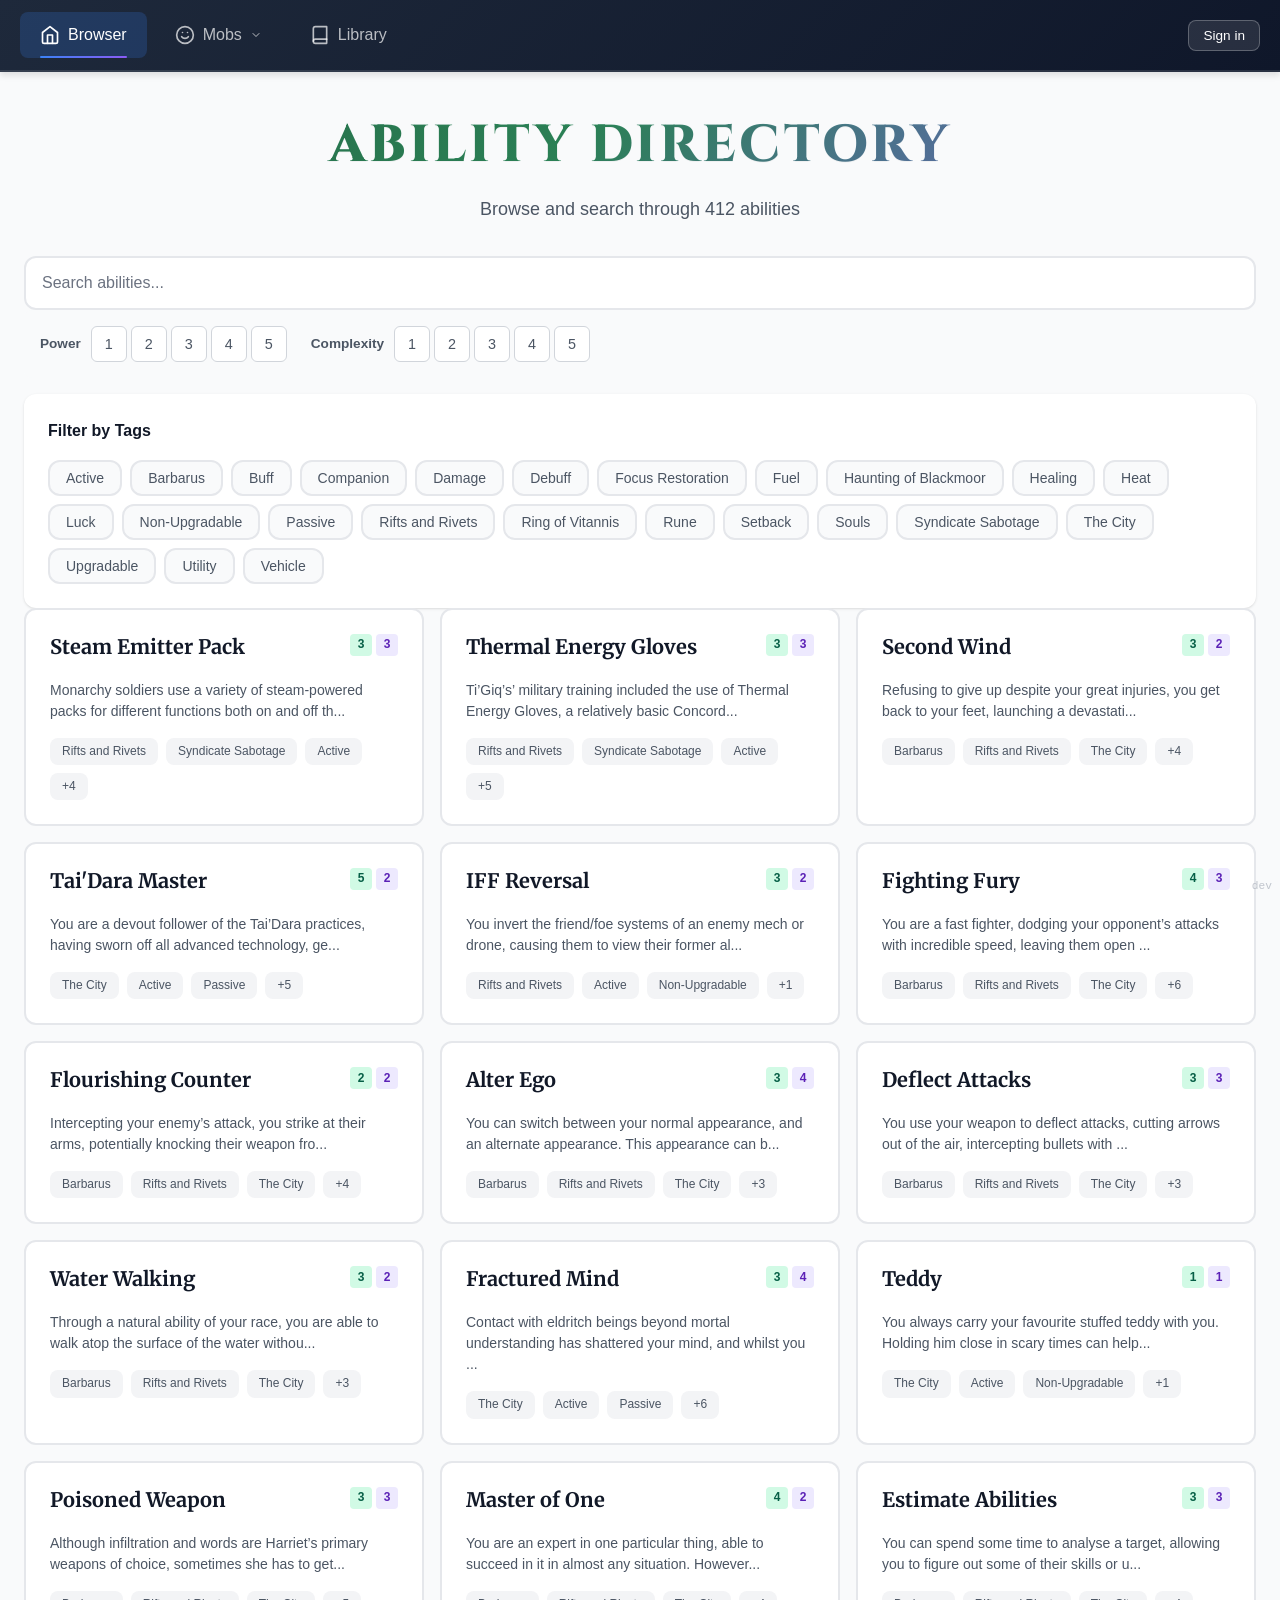
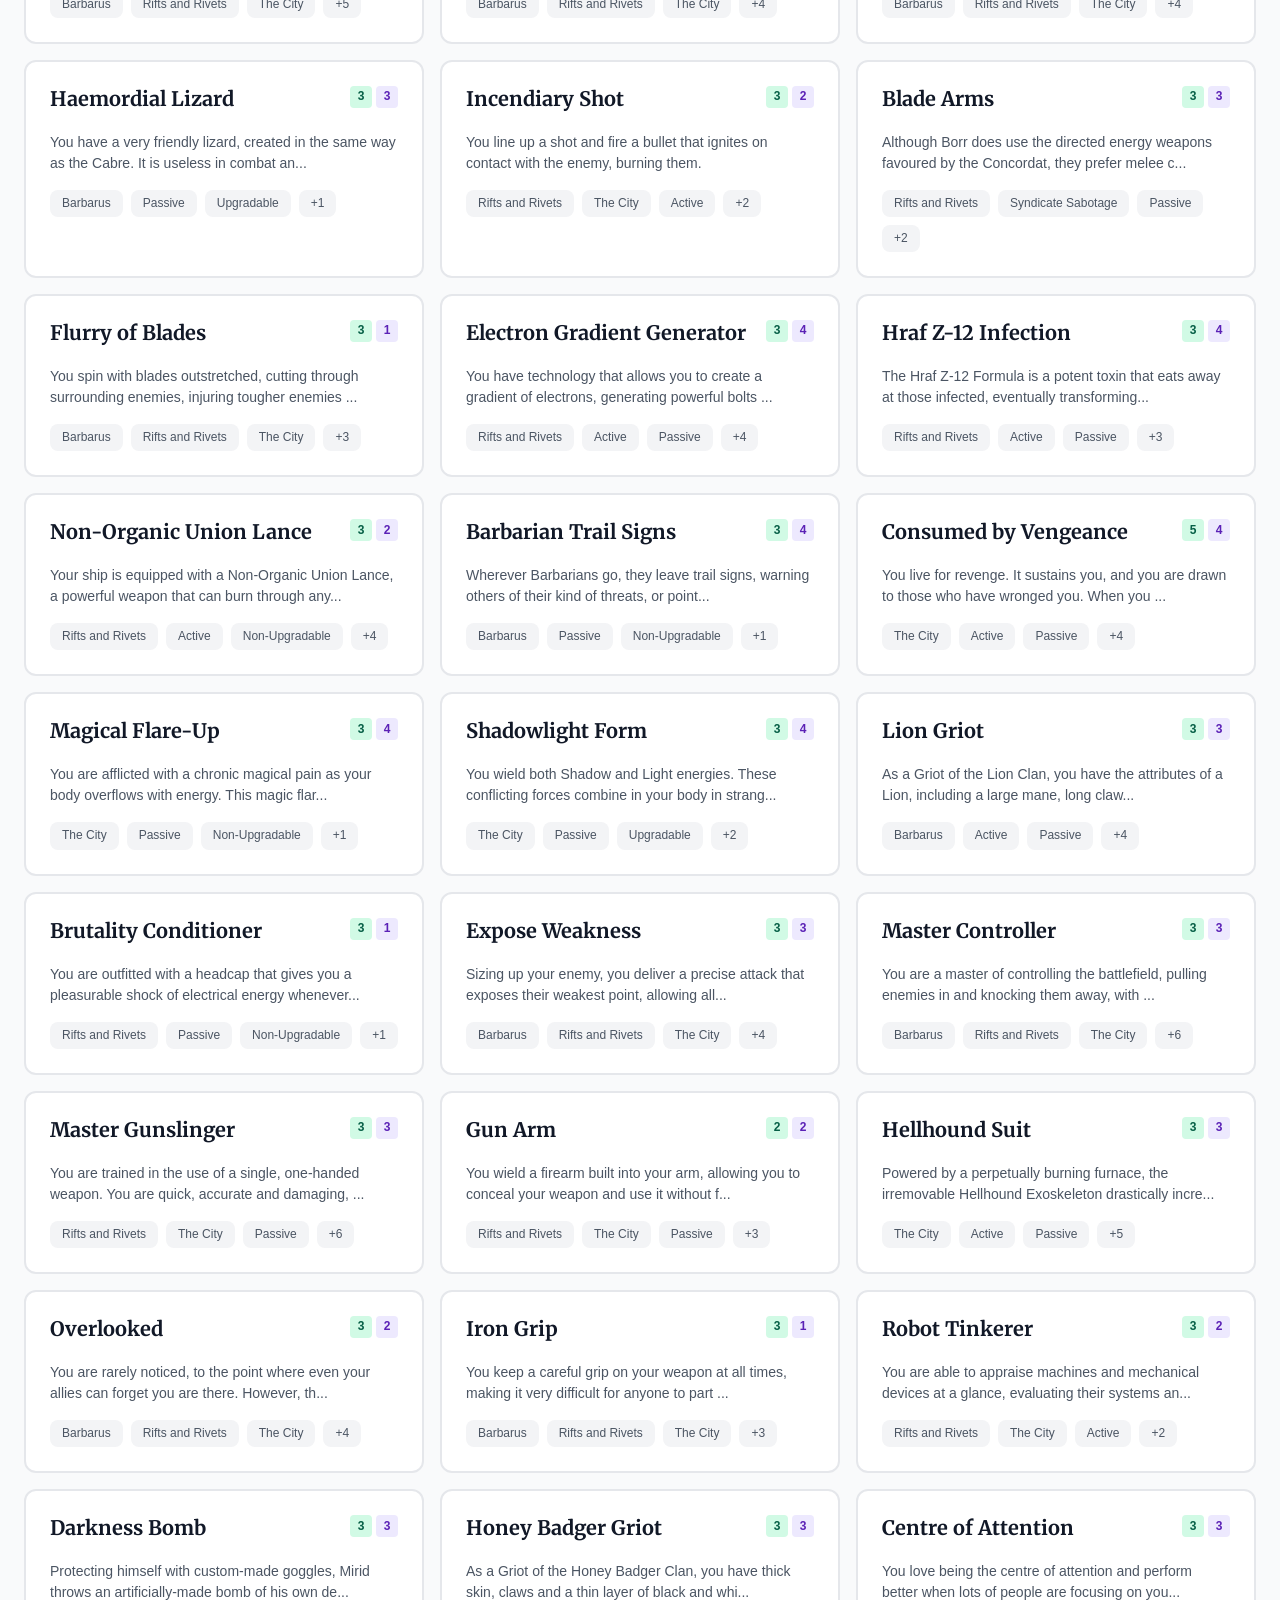
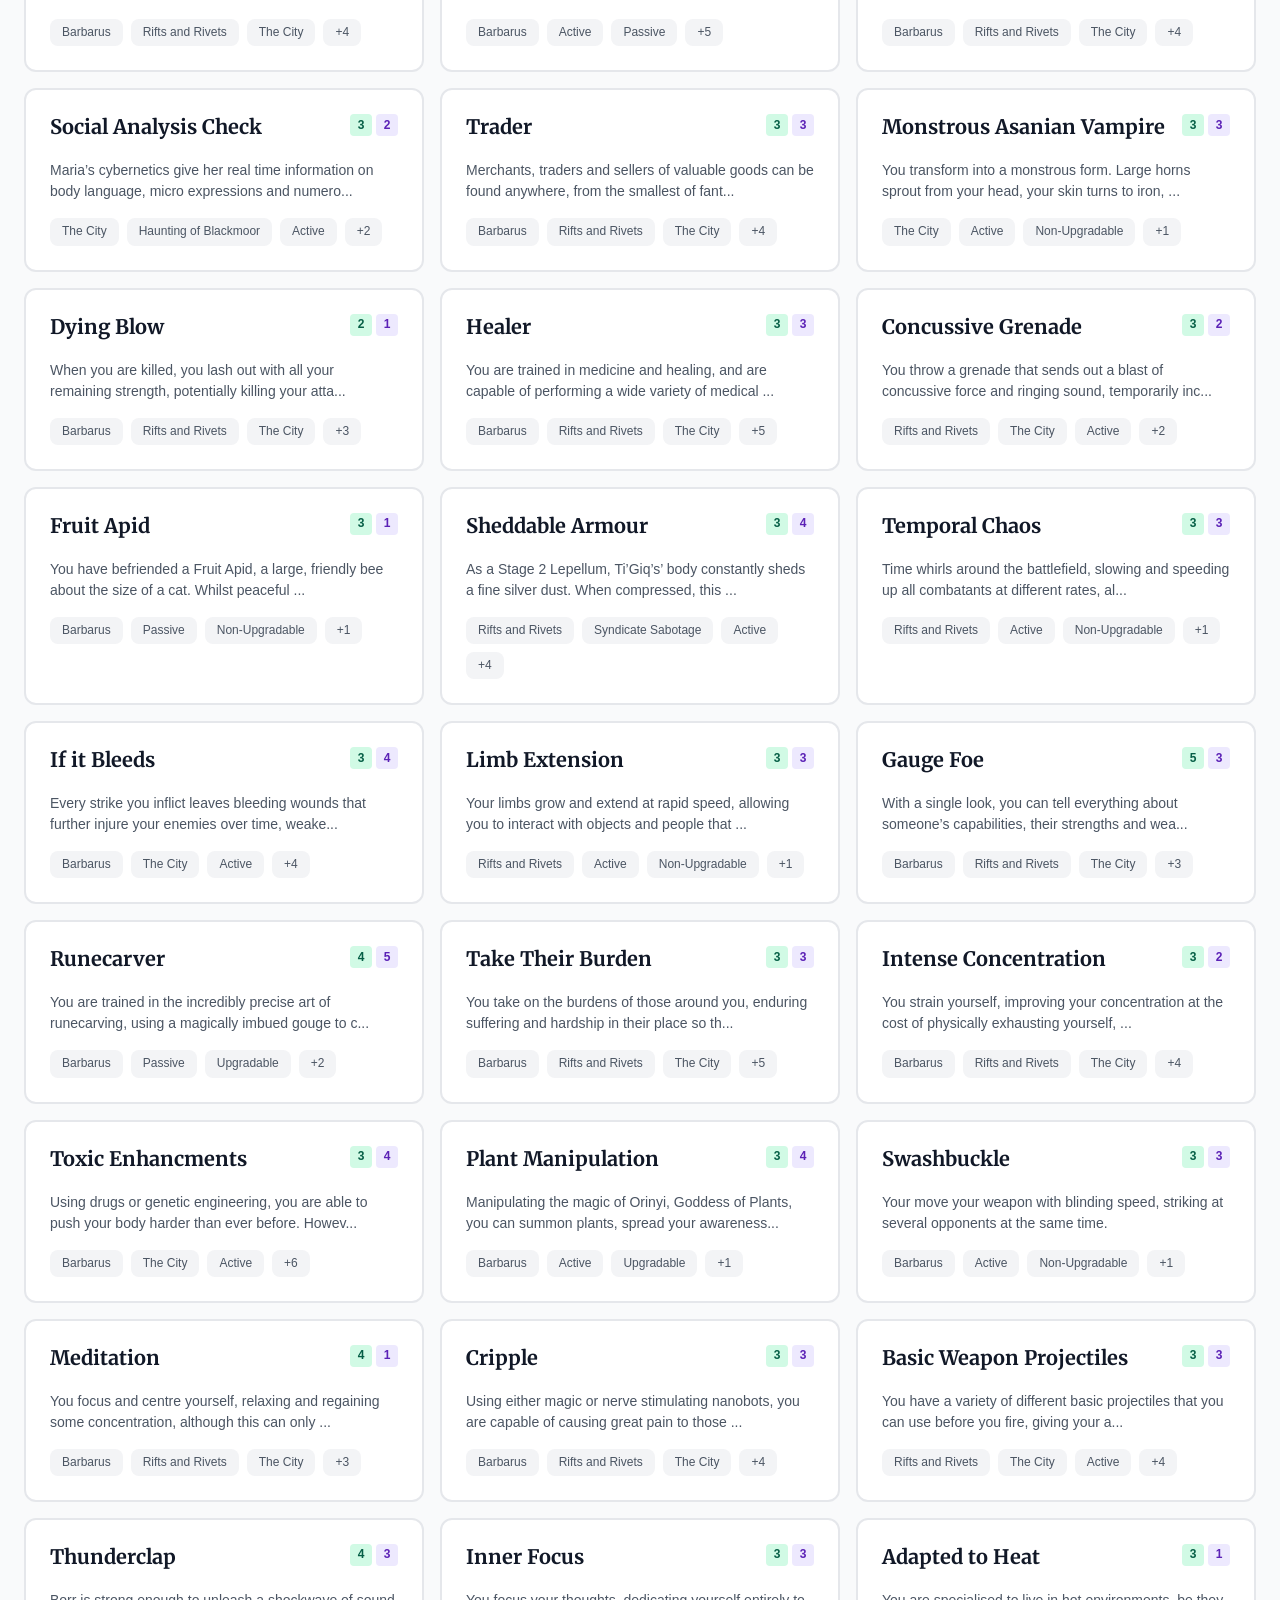
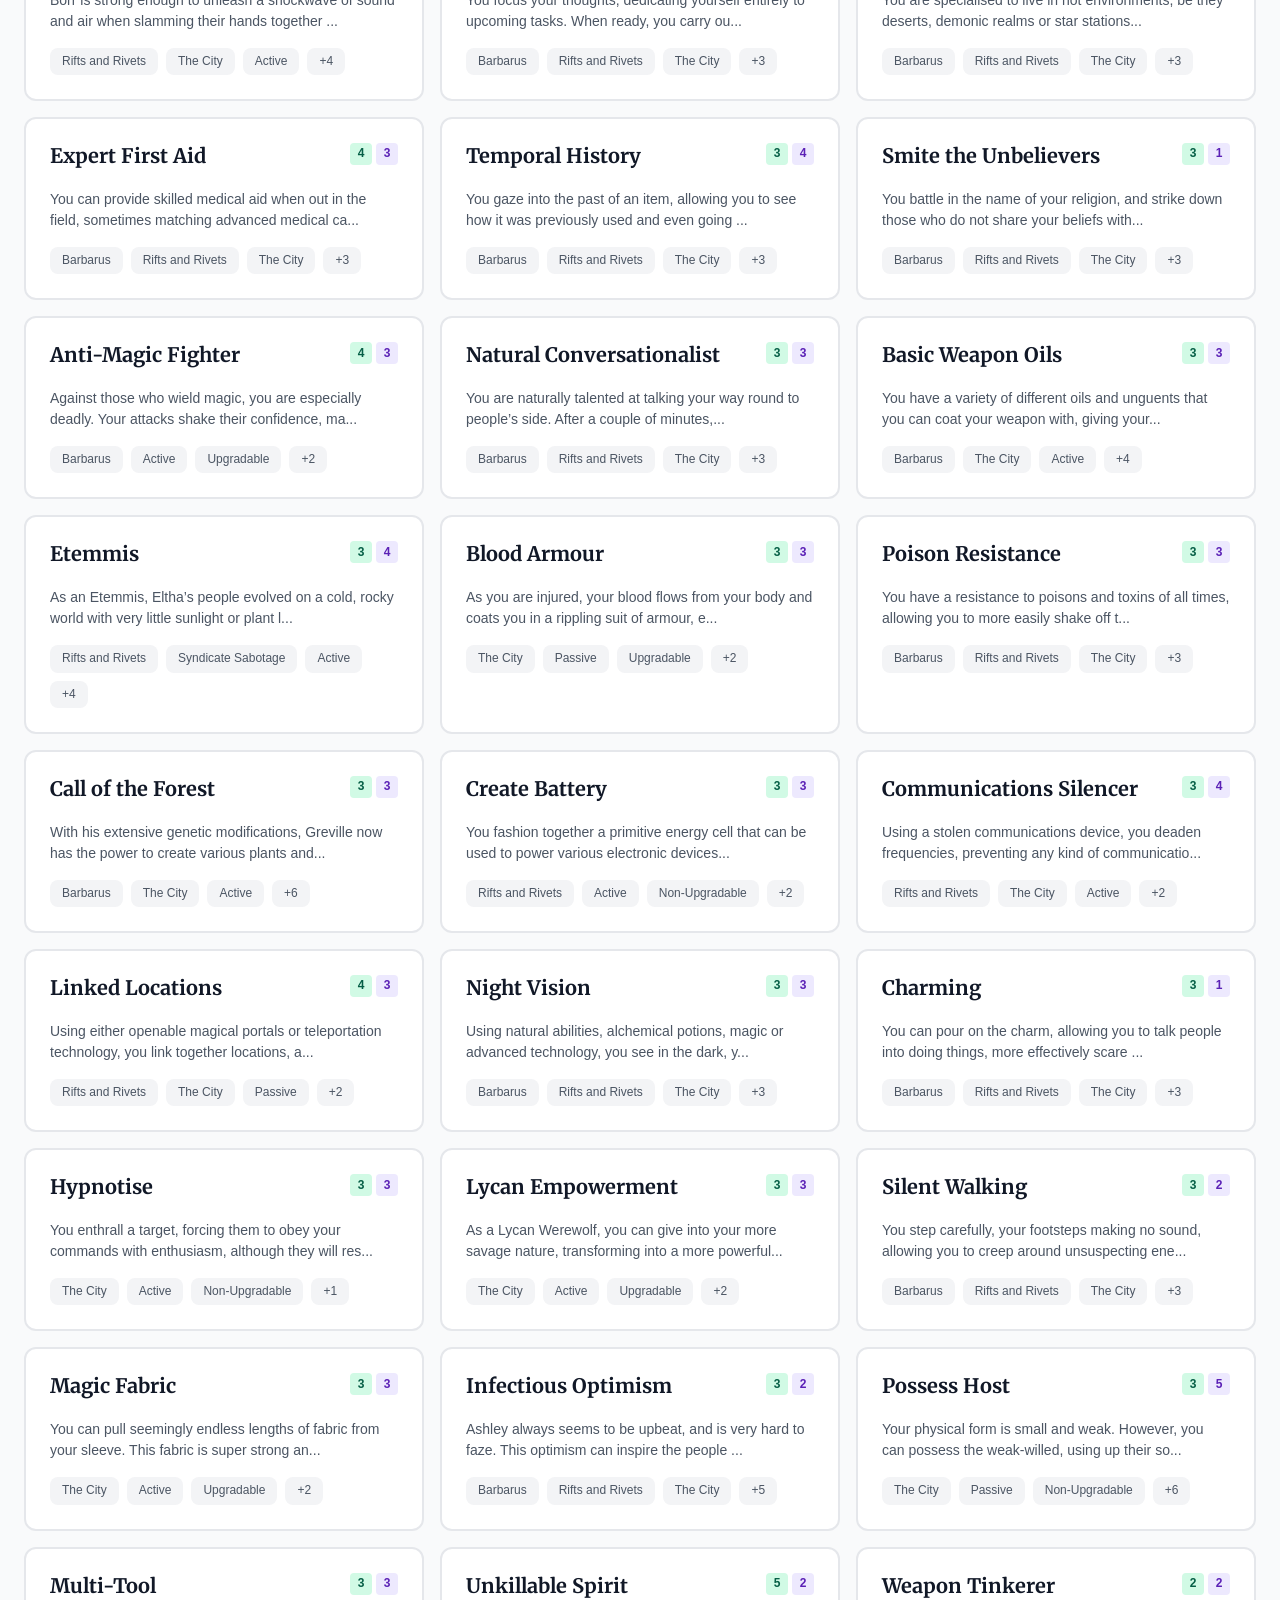
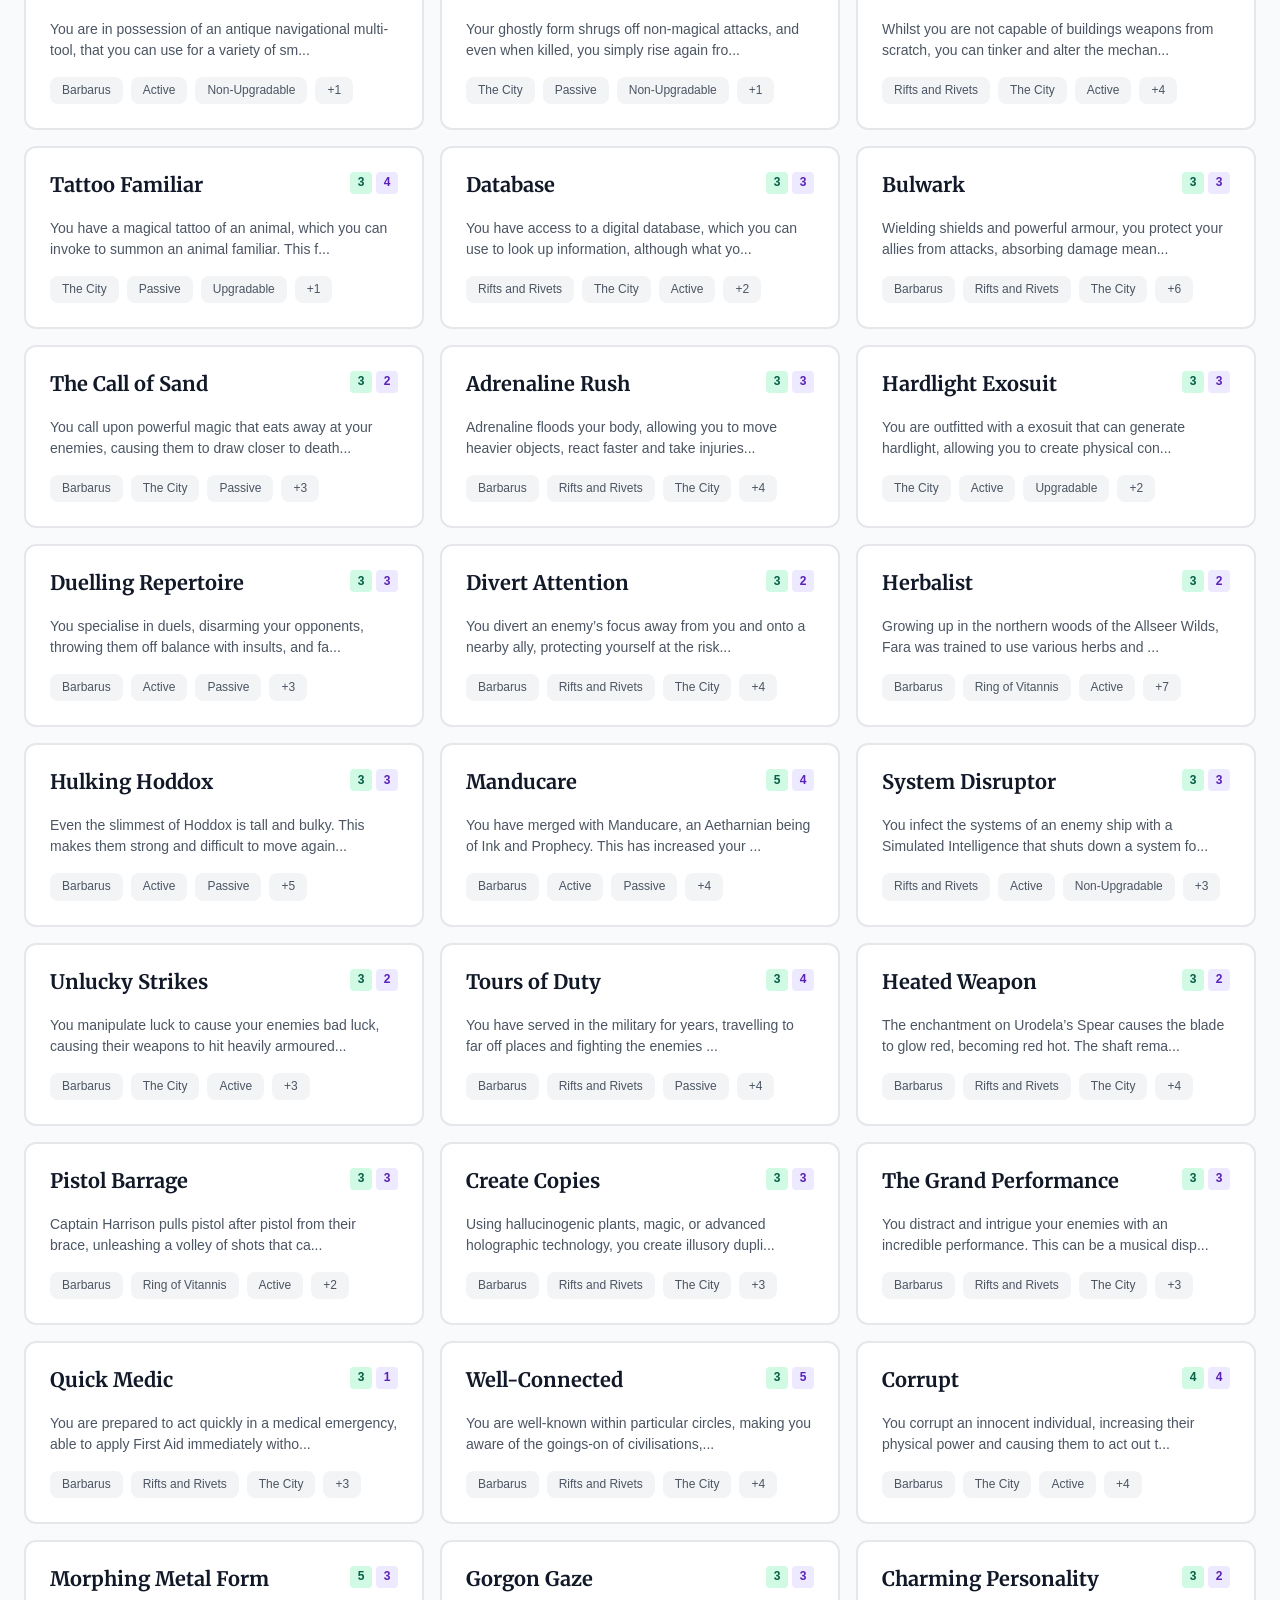
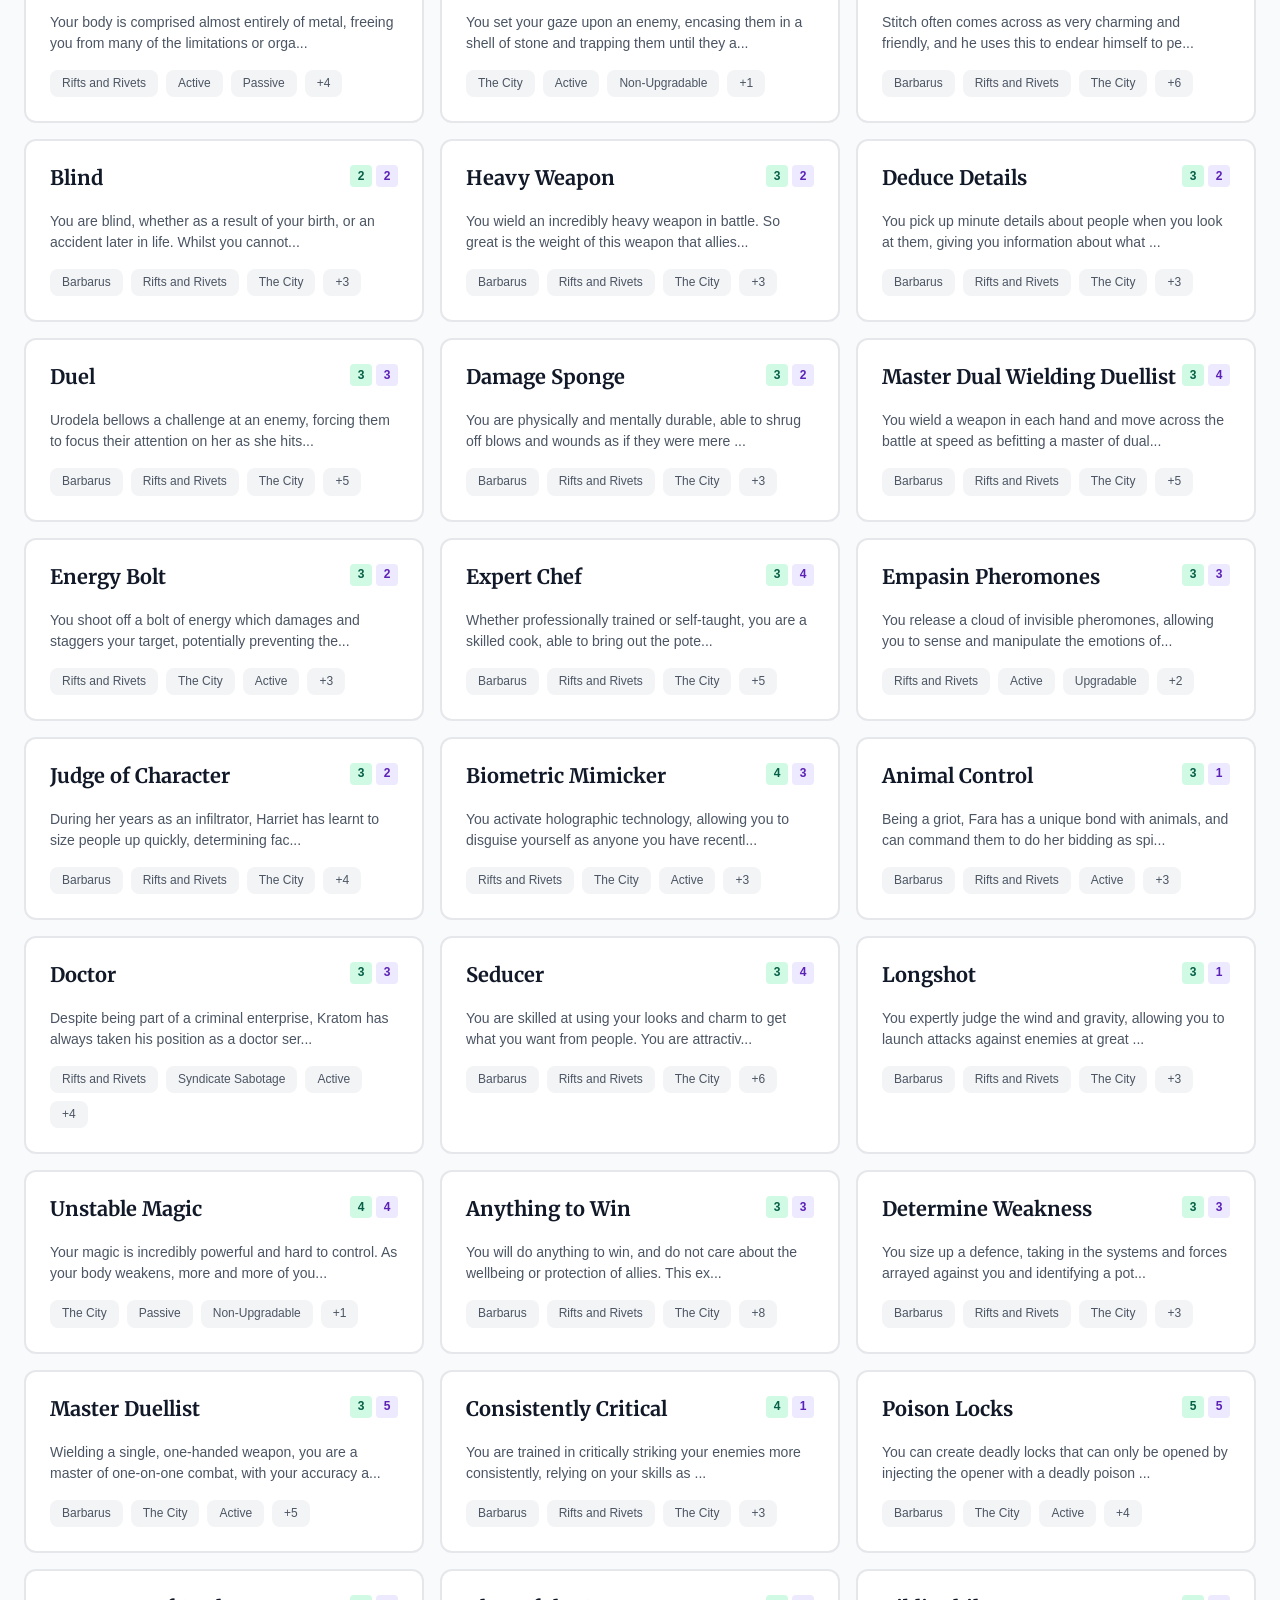
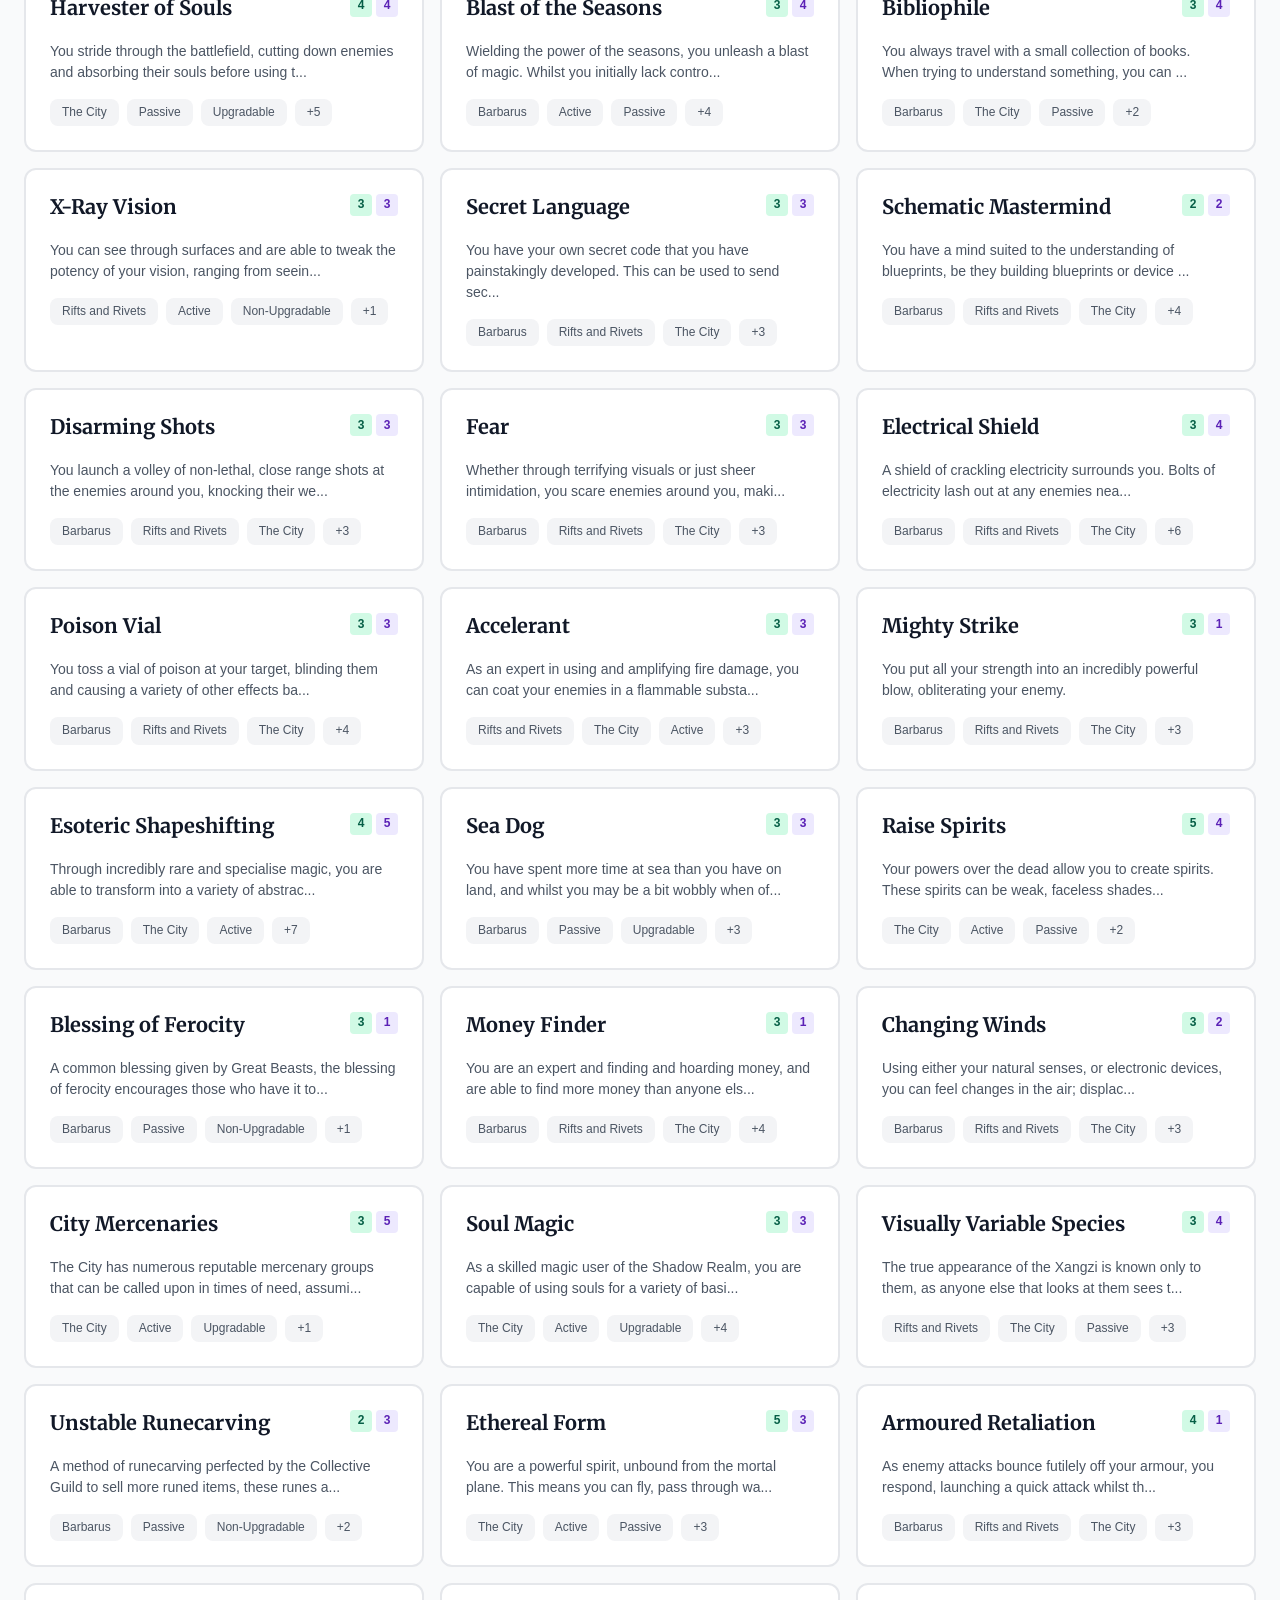
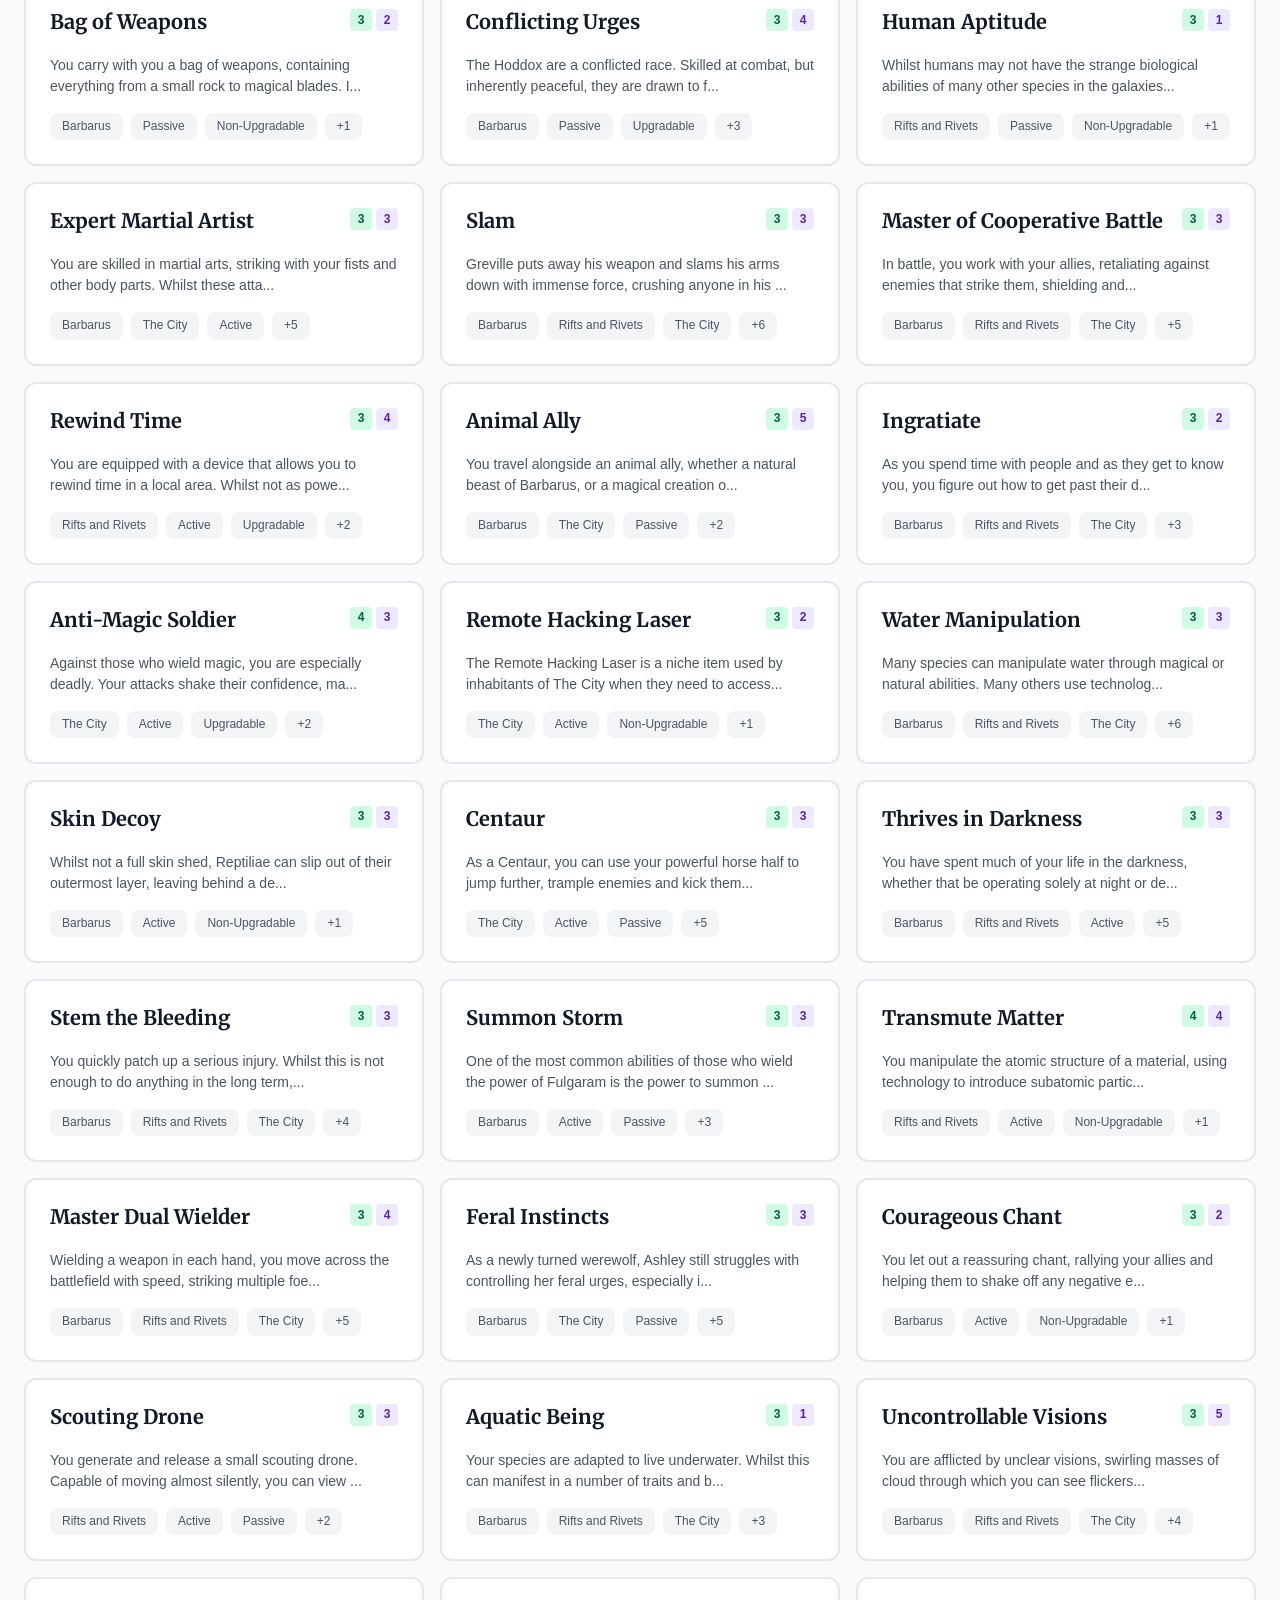
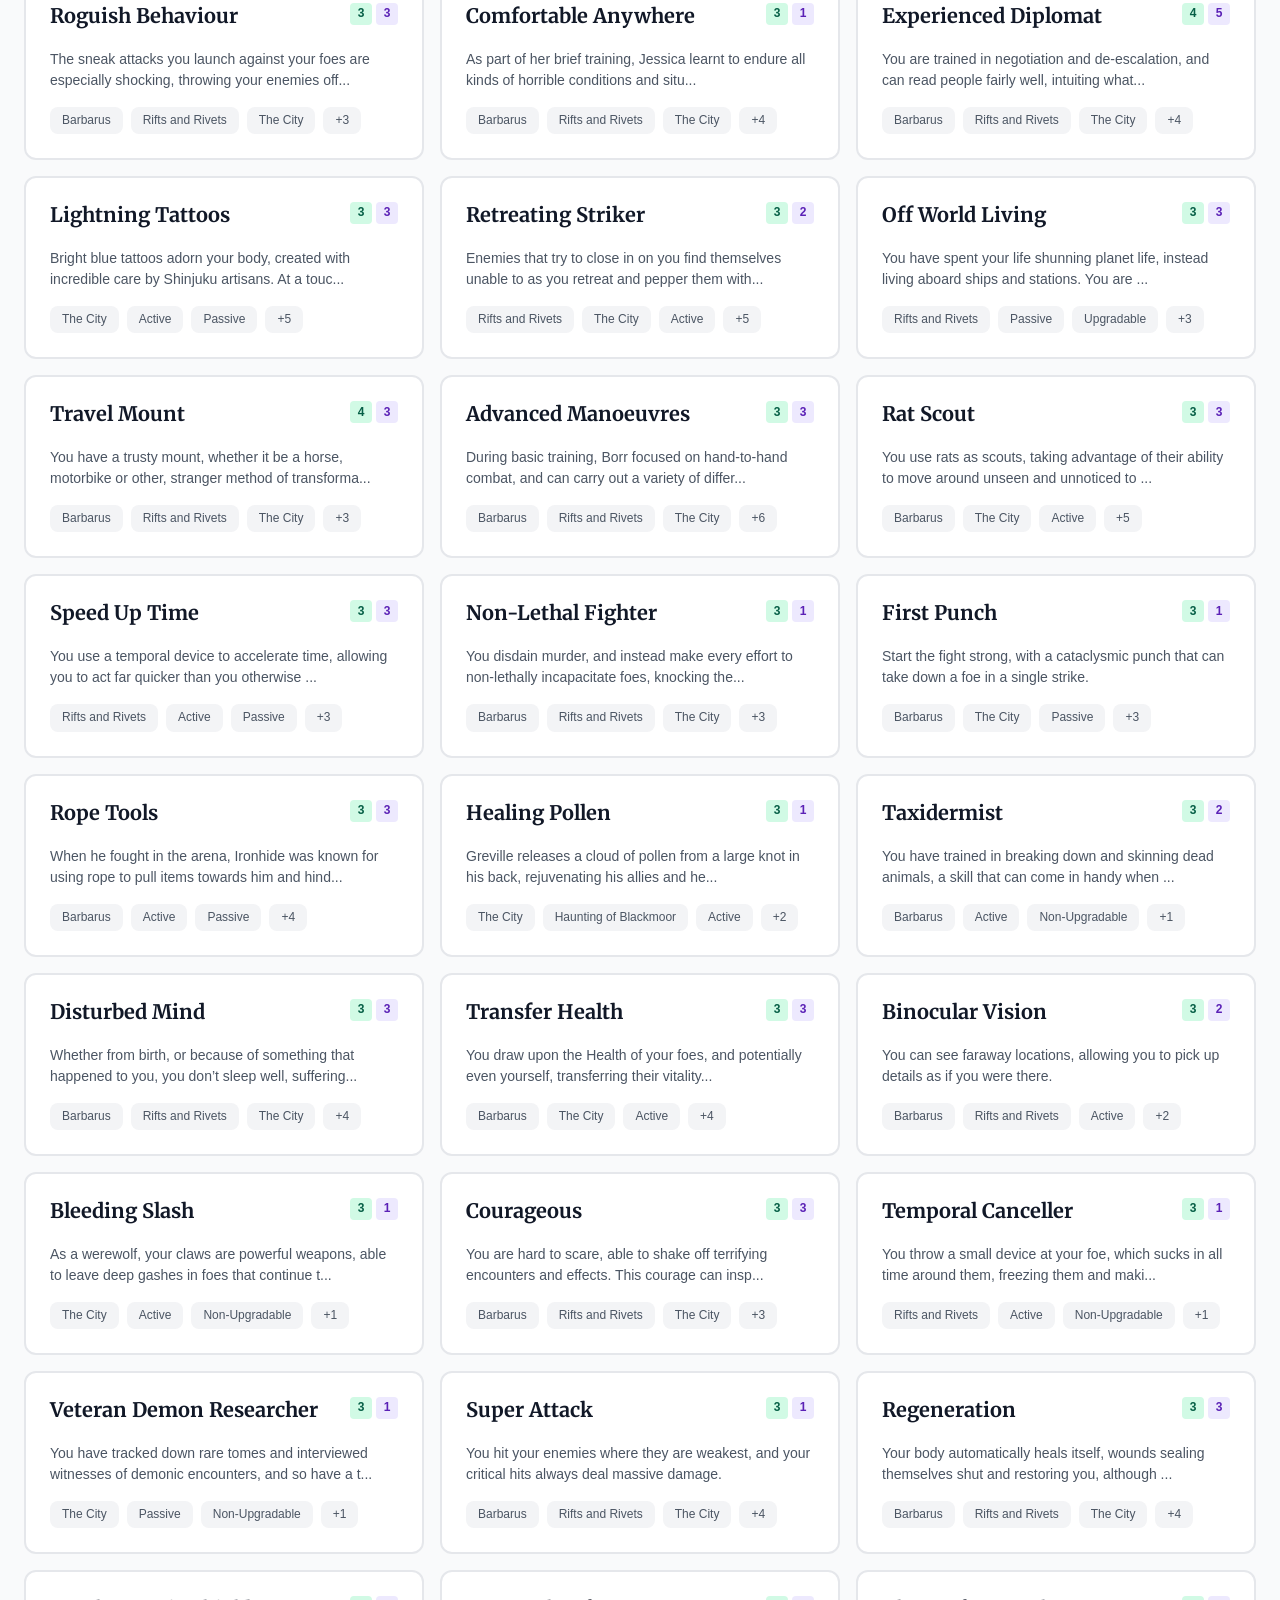
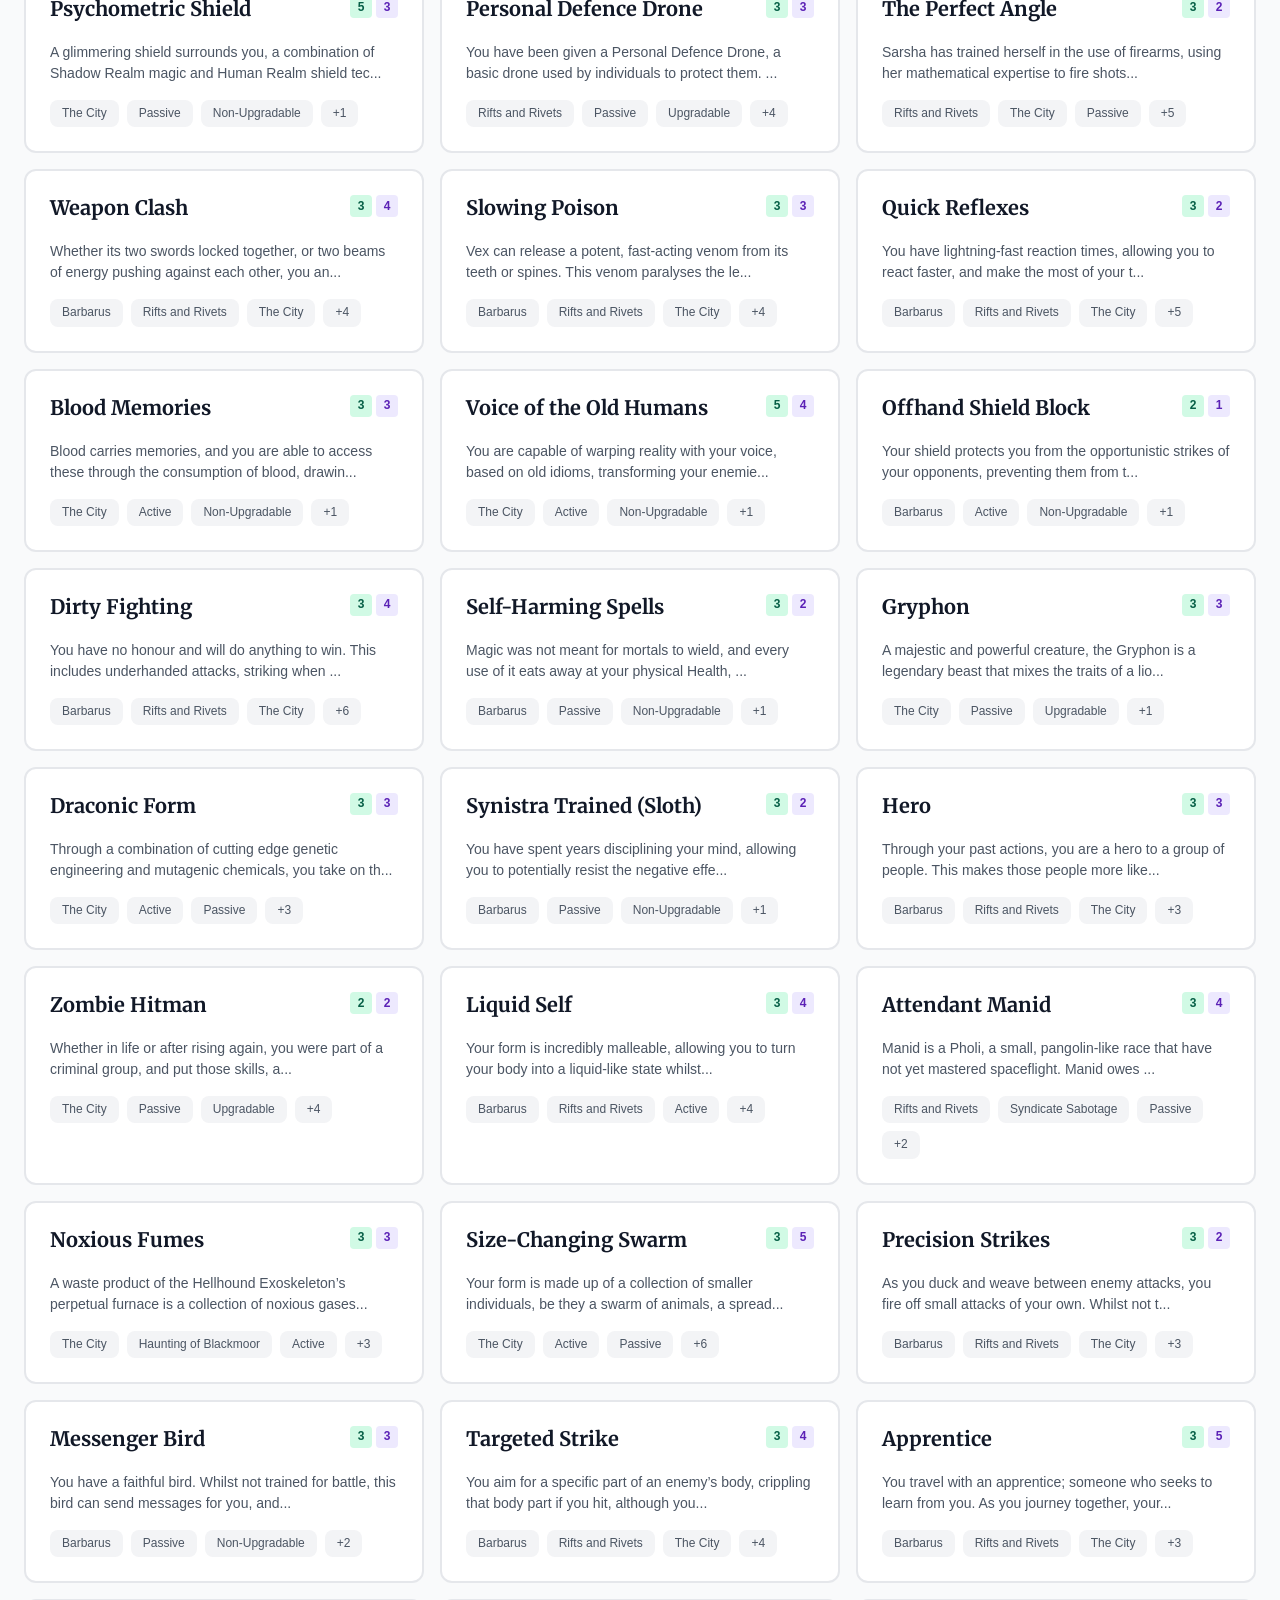
==== commit c3ab2151: "Add build-version badge for deploy verification" ====
--- a/index.html
+++ b/index.html
@@ -29,6 +29,12 @@
 
 <script type="module" src="js/app.js"></script>
 
+<div id="build-version" style="position: fixed; bottom: 4px; right: 8px; font-family: monospace; font-size: 0.7rem; color: #9ca3af; opacity: 0.6; z-index: 9999; pointer-events: none;"></div>
+<script type="module">
+    import { VERSION } from './js/version.js';
+    document.getElementById('build-version').textContent = VERSION;
+</script>
+
 <script>
     // Report content height to the parent frame (e.g. Wix) so it can auto-resize
     // the iframe. Harmless when not embedded — nothing listens, message is ignored.
--- a/css/app.css
+++ b/css/app.css
@@ -1,5193 +1,5223 @@
-﻿html, body {
-    margin: 0;
-}
-
-h1:focus {
-    outline: none;
-}
-
-@import url('https://fonts.googleapis.com/css2?family=Merriweather:wght@300;400;700;900&family=Inter:wght@400;500;600;700&display=swap');
-
-:root {
-    /* Nature Green Color Palette */
-    --green-50: #f0f9f4;
-    --green-100: #dcf3e4;
-    --green-200: #bae6cd;
-    --green-300: #8dd4ad;
-    --green-400: #5abb87;
-    --green-500: #38a169;
-    --green-600: #2d8659;
-    --green-700: #276b4a;
-    --green-800: #22543d;
-    --green-900: #1c4532;
-
-    /* Neutral Colors */
-    --gray-50: #f9fafb;
-    --gray-100: #f3f4f6;
-    --gray-200: #e5e7eb;
-    --gray-300: #d1d5db;
-    --gray-400: #9ca3af;
-    --gray-500: #6b7280;
-    --gray-600: #4b5563;
-    --gray-700: #374151;
-    --gray-800: #1f2937;
-    --gray-900: #111827;
-
-    /* Semantic Colors */
-    --primary: var(--green-600);
-    --primary-light: var(--green-500);
-    --primary-dark: var(--green-700);
-    --surface: #ffffff;
-    --surface-secondary: var(--gray-50);
-    --border: var(--gray-200);
-    --text-primary: var(--gray-900);
-    --text-secondary: var(--gray-600);
-    --text-muted: var(--gray-500);
-
-    /* Shadows */
-    --shadow-sm: 0 1px 2px 0 rgb(0 0 0 / 0.05);
-    --shadow: 0 1px 3px 0 rgb(0 0 0 / 0.1), 0 1px 2px -1px rgb(0 0 0 / 0.1);
-    --shadow-md: 0 4px 6px -1px rgb(0 0 0 / 0.1), 0 2px 4px -2px rgb(0 0 0 / 0.1);
-    --shadow-lg: 0 10px 15px -3px rgb(0 0 0 / 0.1), 0 4px 6px -4px rgb(0 0 0 / 0.1);
-    --shadow-xl: 0 20px 25px -5px rgb(0 0 0 / 0.1), 0 8px 10px -6px rgb(0 0 0 / 0.1);
-
-    /* Spacing */
-    --spacing-1: 0.25rem;
-    --spacing-2: 0.5rem;
-    --spacing-3: 0.75rem;
-    --spacing-4: 1rem;
-    --spacing-6: 1.5rem;
-    --spacing-8: 2rem;
-
-    /* Border Radius */
-    --radius-sm: 0.25rem;
-    --radius: 0.5rem;
-    --radius-lg: 0.75rem;
-    --radius-xl: 1rem;
-}
-
-/* ==============================
-   DARK MODE VARIABLE OVERRIDES
-   ============================== */
-[data-theme="dark"] {
-    --surface: #1a1a2e;
-    --surface-secondary: #12121f;
-    --text-primary: #e2e8f0;
-    --text-secondary: #94a3b8;
-    --text-muted: #64748b;
-    --border: #334155;
-
-    --gray-50: #1e293b;
-    --gray-100: #1e293b;
-    --gray-200: #334155;
-    --gray-300: #475569;
-    --gray-400: #64748b;
-    --gray-500: #94a3b8;
-    --gray-600: #cbd5e1;
-    --gray-700: #e2e8f0;
-    --gray-800: #f1f5f9;
-    --gray-900: #f8fafc;
-
-    --shadow-sm: 0 1px 2px 0 rgb(0 0 0 / 0.2);
-    --shadow: 0 1px 3px 0 rgb(0 0 0 / 0.3), 0 1px 2px -1px rgb(0 0 0 / 0.3);
-    --shadow-md: 0 4px 6px -1px rgb(0 0 0 / 0.3), 0 2px 4px -2px rgb(0 0 0 / 0.3);
-    --shadow-lg: 0 10px 15px -3px rgb(0 0 0 / 0.3), 0 4px 6px -4px rgb(0 0 0 / 0.3);
-    --shadow-xl: 0 20px 25px -5px rgb(0 0 0 / 0.3), 0 8px 10px -6px rgb(0 0 0 / 0.3);
-
-    --green-50: #1a2e1f;
-    --green-100: #1e3a24;
-}
-
-* {
-    margin: 0;
-    padding: 0;
-    box-sizing: border-box;
-}
-
-body {
-    font-family: 'Inter', -apple-system, BlinkMacSystemFont, 'Segoe UI', sans-serif;
-    background: var(--surface-secondary);
-    color: var(--text-primary);
-    line-height: 1.6;
-    overflow-x: hidden;
-}
-
-/* Main Layout */
-.ability-browser {
-    min-height: 100vh;
-    padding: var(--spacing-8) var(--spacing-6);
-    max-width: 1920px;
-    margin: 0 auto;
-}
-
-.browser-header {
-    margin-bottom: var(--spacing-8);
-    text-align: center;
-}
-
-.browser-header h1 {
-    font-family: 'Cinzel', 'Merriweather', serif;
-    font-size: 3.25rem;
-    font-weight: 800;
-    background: linear-gradient(135deg, var(--green-700) 0%, var(--primary) 45%, #8b5cf6 110%);
-    -webkit-background-clip: text;
-    -webkit-text-fill-color: transparent;
-    background-clip: text;
-    margin-bottom: var(--spacing-2);
-    letter-spacing: 0.06em;
-    text-transform: uppercase;
-    text-shadow: 0 1px 0 rgba(0, 0, 0, 0.04);
-}
-
-.browser-header .subtitle {
-    font-size: 1.125rem;
-    color: var(--text-secondary);
-    font-weight: 500;
-}
-
-.browser-layout {
-}
-
-/* Left Panel */
-.left-panel {
-    display: flex;
-    flex-direction: column;
-    gap: var(--spacing-6);
-}
-
-/* Search Section */
-.search-section {
-    position: sticky;
-    top: var(--spacing-6);
-    z-index: 10;
-}
-
-.search-input {
-    width: 100%;
-    padding: var(--spacing-4);
-    font-size: 1rem;
-    border: 2px solid var(--border);
-    border-radius: var(--radius-lg);
-    background: var(--surface);
-    color: var(--text-primary);
-    transition: all 0.2s ease;
-    font-family: 'Inter', sans-serif;
-}
-
-.search-input:focus {
-    outline: none;
-    border-color: var(--primary);
-    box-shadow: 0 0 0 3px rgba(56, 161, 105, 0.1);
-}
-
-.search-input::placeholder {
-    color: var(--text-muted);
-}
-
-/* Filter Section */
-.filter-section {
-    background: var(--surface);
-    border-radius: var(--radius-lg);
-    padding: var(--spacing-6);
-    box-shadow: var(--shadow);
-}
-
-.filter-header {
-    display: flex;
-    justify-content: space-between;
-    align-items: center;
-    margin-bottom: var(--spacing-4);
-    font-weight: 600;
-    color: var(--text-primary);
-}
-
-.clear-filters {
-    background: none;
-    border: none;
-    color: var(--primary);
-    cursor: pointer;
-    font-size: 0.875rem;
-    font-weight: 600;
-    padding: var(--spacing-2) var(--spacing-3);
-    border-radius: var(--radius);
-    transition: all 0.2s ease;
-}
-
-.clear-filters:hover {
-    background: var(--green-50);
-}
-
-.tag-filters {
-    display: flex;
-    flex-wrap: wrap;
-    gap: var(--spacing-2);
-}
-
-.filter-tag {
-    display: inline-flex;
-    align-items: center;
-    gap: var(--spacing-2);
-    padding: var(--spacing-2) var(--spacing-4);
-    background: var(--surface-secondary);
-    border: 2px solid var(--border);
-    border-radius: var(--radius-lg);
-    font-size: 0.875rem;
-    font-weight: 500;
-    cursor: pointer;
-    transition: all 0.2s ease;
-    color: var(--text-secondary);
-}
-
-.filter-tag:hover {
-    border-color: var(--primary-light);
-    background: var(--green-50);
-}
-
-.filter-tag.active {
-    background: var(--primary);
-    color: white;
-    border-color: var(--primary);
-}
-
-.tag-close {
-    font-size: 1.25rem;
-    font-weight: 700;
-    line-height: 1;
-}
-
-/* Abilities Grid */
-.abilities-grid {
-    display: grid;
-    grid-template-columns: repeat(auto-fill, minmax(320px, 1fr));
-    gap: var(--spacing-4);
-}
-
-.grid-item {
-    background: var(--surface);
-    border: 2px solid var(--border);
-    border-radius: var(--radius-lg);
-    padding: var(--spacing-6);
-    cursor: pointer;
-    transition: all 0.3s ease;
-    position: relative;
-    overflow: hidden;
-}
-
-.grid-item::before {
-    content: '';
-    position: absolute;
-    top: 0;
-    left: 0;
-    width: 100%;
-    height: 4px;
-    background: linear-gradient(90deg, var(--green-400), var(--green-600));
-    opacity: 0;
-    transition: opacity 0.3s ease;
-}
-
-.grid-item:hover {
-    border-color: var(--primary-light);
-    box-shadow: var(--shadow-lg);
-    transform: translateY(-2px);
-}
-
-.grid-item:hover::before {
-    opacity: 1;
-}
-
-.grid-item.selected {
-    border-color: var(--primary);
-    box-shadow: var(--shadow-xl);
-    background: var(--green-50);
-}
-
-.grid-item.selected::before {
-    opacity: 1;
-}
-
-.grid-item-header {
-    display: flex;
-    justify-content: space-between;
-    align-items: flex-start;
-    margin-bottom: var(--spacing-3);
-}
-
-.grid-item-header h3 {
-    font-family: 'Merriweather', serif;
-    font-size: 1.25rem;
-    font-weight: 700;
-    color: var(--text-primary);
-    margin-bottom: var(--spacing-2);
-    line-height: 1.3;
-}
-
-.grid-item-meta {
-    display: flex;
-    gap: var(--spacing-2);
-}
-
-.meta-tag {
-    font-size: 0.75rem;
-    font-weight: 600;
-    color: var(--primary);
-    text-transform: uppercase;
-    letter-spacing: 0.05em;
-}
-
-.grid-item-description {
-    font-size: 0.875rem;
-    color: var(--text-secondary);
-    margin-bottom: var(--spacing-4);
-    line-height: 1.5;
-}
-
-.grid-item-tags {
-    display: flex;
-    flex-wrap: wrap;
-    gap: var(--spacing-2);
-}
-
-.mini-tag {
-    font-size: 0.75rem;
-    padding: var(--spacing-1) var(--spacing-3);
-    background: var(--gray-100);
-    color: var(--text-secondary);
-    border-radius: var(--radius);
-    font-weight: 500;
-}
-
-.no-results {
-    grid-column: 1 / -1;
-    text-align: center;
-    padding: var(--spacing-8);
-    color: var(--text-muted);
-}
-.top-panel {
-    position: sticky;
-    top: 0;
-    width: 100%;
-    max-height: 50vh;
-    overflow-y: auto;
-    z-index: 10;
-}
-
-.top-panel::-webkit-scrollbar {
-    height: 8px;
-}
-
-.top-panel::-webkit-scrollbar-track {
-    background: var(--gray-100);
-    border-radius: var(--radius);
-}
-
-.top-panel::-webkit-scrollbar-thumb {
-    background: var(--primary);
-    border-radius: var(--radius);
-}
-
-.top-panel::-webkit-scrollbar-thumb:hover {
-    background: var(--primary-dark);
-}
-
-.no-selection {
-    height: 100%;
-    display: flex;
-    align-items: center;
-    justify-content: center;
-    background: var(--surface);
-    border: 2px dashed var(--border);
-    border-radius: var(--radius-xl);
-    padding: var(--spacing-8);
-}
-
-.no-selection-content {
-    text-align: center;
-    color: var(--text-muted);
-}
-
-.no-selection-icon {
-    width: 80px;
-    height: 80px;
-    margin: 0 auto var(--spacing-4);
-    opacity: 0.3;
-}
-
-.no-selection-content h3 {
-    font-family: 'Merriweather', serif;
-    font-size: 1.5rem;
-    color: var(--text-secondary);
-    margin-bottom: var(--spacing-2);
-}
-
-
-/* Responsive Design */
-@media (max-width: 1400px) {
-    .browser-layout {
-        grid-template-columns: 1fr 500px;
-    }
-}
-
-@media (max-width: 1200px) {
-    .browser-layout {
-        grid-template-columns: 1fr;
-    }
-
-    .top-panel {
-        position: relative;
-        height: auto;
-        top: 0;
-    }
-}
-
-@media (max-width: 768px) {
-    .ability-browser {
-        padding: var(--spacing-4);
-    }
-
-    .browser-header h1 {
-        font-size: 2rem;
-    }
-
-    .abilities-grid {
-        grid-template-columns: 1fr;
-    }
-
-    .ability-title {
-        font-size: 1.5rem;
-    }
-
-    .card-content {
-        padding: var(--spacing-4);
-    }
-}
-
-/* Animation */
-@keyframes fadeIn {
-    from {
-        opacity: 0;
-        transform: translateY(10px);
-    }
-    to {
-        opacity: 1;
-        transform: translateY(0);
-    }
-}
-
-.grid-item {
-    animation: fadeIn 0.3s ease forwards;
-}
-
-.grid-item:nth-child(1) { animation-delay: 0.05s; }
-.grid-item:nth-child(2) { animation-delay: 0.1s; }
-.grid-item:nth-child(3) { animation-delay: 0.15s; }
-.grid-item:nth-child(4) { animation-delay: 0.2s; }
-.grid-item:nth-child(5) { animation-delay: 0.25s; }
-.grid-item:nth-child(6) { animation-delay: 0.3s; }
-
-.save-button {
-    background: white;
-    border: 1px solid #ccc;
-    padding: 8px 16px;
-    cursor: pointer;
-    font-size: 0.9rem;
-    font-weight: 600;
-    border-radius: 6px;
-    transition: all 0.2s;
-}
-
-.save-button.saved {
-    background: #fff3cd;
-    border-color: #ffc107;
-    color: inherit;
-}
-
-.save-button:hover {
-    transform: translateY(-2px);
-    box-shadow: 0 4px 8px rgba(0,0,0,0.2);
-}
-
-.remove-button {
-    width: 24px;
-    height: 24px;
-    border-radius: 50%;
-    border: none;
-    background: rgba(255, 0, 0, 0.1);
-    color: #ff4444;
-    cursor: pointer;
-    font-size: 20px;
-    line-height: 1;
-    transition: all 0.2s;
-}
-
-.remove-button:hover {
-    background: #ff4444;
-    color: white;
-}
-
-.empty-library {
-    display: flex;
-    flex-direction: column;
-    align-items: center;
-    justify-content: center;
-    padding: 60px 20px;
-    text-align: center;
-}
-
-.empty-icon {
-    width: 80px;
-    height: 80px;
-    margin-bottom: 20px;
-    opacity: 0.3;
-}
-
-.browse-button {
-    margin-top: 20px;
-    padding: 12px 24px;
-    color: white;
-    border: none;
-    border-radius: 8px;
-    cursor: pointer;
-    font-weight: 600;
-}
-
-/* Phoenix Character Sheet Styles */
-
-.character-sheet-container {
-    max-width: 1200px;
-    margin: 20px auto;
-    padding: 20px;
-    font-family: 'Georgia', serif;
-    background: linear-gradient(135deg, #f5f5f5 0%, #e8e8e8 100%);
-    border-radius: 10px;
-    box-shadow: 0 4px 20px rgba(0,0,0,0.1);
-}
-
-/* Header Section */
-.header {
-    text-align: center;
-    margin-bottom: 30px;
-    padding-bottom: 20px;
-    border-bottom: 3px solid #333;
-}
-
-.logo {
-    display: flex;
-    justify-content: center;
-    margin-bottom: 10px;
-}
-
-.phoenix-logo {
-    width: 80px;
-    height: 50px;
-}
-
-.title {
-    font-size: 3em;
-    font-style: italic;
-    font-weight: bold;
-    margin: 0;
-    color: #333;
-    letter-spacing: 3px;
-}
-
-/* Page Selector */
-.page-selector {
-    display: flex;
-    justify-content: center;
-    gap: 20px;
-    margin-bottom: 30px;
-}
-
-.page-selector button {
-    padding: 12px 30px;
-    background: white;
-    border: 2px solid #333;
-    border-radius: 5px;
-    font-size: 1.1em;
-    font-weight: bold;
-    cursor: pointer;
-    transition: all 0.3s;
-}
-
-.page-selector button:hover {
-    background: #f0f0f0;
-}
-
-.page-selector button.active {
-    background: #333;
-    color: white;
-}
-
-/* Page Layout */
-.page {
-    background: white;
-    padding: 30px;
-    border-radius: 8px;
-    box-shadow: 0 2px 10px rgba(0,0,0,0.05);
-}
-
-/* Info Section - Page 1 */
-.info-section {
-    margin-bottom: 30px;
-}
-
-.info-row {
-    display: flex;
-    gap: 20px;
-    margin-bottom: 15px;
-}
-
-.field {
-    flex: 1;
-    display: flex;
-    flex-direction: column;
-}
-
-.field-small {
-    flex: 0 1 150px;
-    display: flex;
-    flex-direction: column;
-}
-
-.field label,
-.field-small label {
-    font-weight: bold;
-    margin-bottom: 5px;
-    color: #333;
-    font-size: 0.9em;
-}
-
-.field input,
-.field textarea,
-.field-small input {
-    padding: 8px;
-    border: 1px solid #333;
-    border-radius: 4px;
-    font-family: 'Georgia', serif;
-    font-size: 1em;
-}
-
-.field textarea {
-    resize: vertical;
-    min-height: 60px;
-}
-
-/* Stats Grid - Page 1 */
-.stats-grid {
-    display: grid;
-    grid-template-columns: 1fr 1fr;
-    gap: 30px;
-}
-
-.stats-column {
-    display: flex;
-    flex-direction: column;
-    gap: 15px;
-}
-
-.secondary-stats {
-    display: flex;
-    gap: 15px;
-}
-
-.stat-box {
-    border: 2px solid #333;
-    border-radius: 5px;
-    padding: 15px;
-    background: white;
-}
-
-.stat-box-small {
-    flex: 1;
-    border: 2px solid #333;
-    border-radius: 5px;
-    padding: 10px;
-    background: white;
-    text-align: center;
-}
-
-.stat-box-small label {
-    font-weight: bold;
-    display: block;
-    margin-bottom: 8px;
-    color: #333;
-}
-
-.stat-box-small input {
-    width: 100%;
-    padding: 8px;
-    border: 1px solid #333;
-    border-radius: 3px;
-    text-align: center;
-    font-size: 1.1em;
-    font-weight: bold;
-}
-
-.health-box {
-    background: #f9f9f9;
-}
-
-.stat-header {
-    font-size: 1.2em;
-    font-weight: bold;
-    text-align: center;
-    margin-bottom: 15px;
-    color: #333;
-}
-
-.stat-values {
-    display: flex;
-    gap: 15px;
-    justify-content: center;
-}
-
-.stat-input-group {
-    display: flex;
-    flex-direction: column;
-    align-items: center;
-    flex: 1;
-}
-
-.stat-input-group label {
-    font-weight: bold;
-    margin-bottom: 5px;
-    font-size: 0.9em;
-    color: #666;
-}
-
-.stat-input-group input {
-    width: 80px;
-    padding: 10px;
-    border: 2px solid #333;
-    border-radius: 4px;
-    text-align: center;
-    font-size: 1.3em;
-    font-weight: bold;
-}
-
-.stat-row {
-    display: flex;
-    justify-content: space-between;
-    align-items: center;
-}
-
-.stat-row label {
-    font-weight: bold;
-    font-size: 1.1em;
-    color: #333;
-}
-
-.stat-row input {
-    width: 80px;
-    padding: 8px;
-    border: 2px solid #333;
-    border-radius: 4px;
-    text-align: center;
-    font-size: 1.2em;
-    font-weight: bold;
-}
-
-/* Advanced Page Layout */
-.advanced-grid {
-    display: grid;
-    grid-template-columns: 1fr 1fr 1fr;
-    gap: 20px;
-}
-
-.left-section,
-.middle-section,
-.right-section {
-    display: flex;
-    flex-direction: column;
-    gap: 20px;
-}
-
-.section-box {
-    border: 2px solid #333;
-    border-radius: 5px;
-    padding: 15px;
-    background: white;
-}
-
-.section-box h3 {
-    margin: 0 0 15px 0;
-    font-size: 1.2em;
-    font-weight: bold;
-    color: #333;
-    border-bottom: 2px solid #333;
-    padding-bottom: 8px;
-}
-
-.section-box input[type="text"],
-.section-box input[type="number"] {
-    width: 100%;
-    padding: 8px;
-    margin-bottom: 8px;
-    border: 1px solid #333;
-    border-radius: 3px;
-    font-family: 'Georgia', serif;
-}
-
-/* Tables */
-.data-table {
-    width: 100%;
-    border-collapse: collapse;
-    margin-bottom: 10px;
-}
-
-.data-table th {
-    background: #f0f0f0;
-    padding: 8px;
-    text-align: left;
-    border: 1px solid #333;
-    font-weight: bold;
-}
-
-.data-table td {
-    padding: 5px;
-    border: 1px solid #333;
-}
-
-.data-table input {
-    width: 100%;
-    padding: 5px;
-    border: 1px solid #999;
-    border-radius: 2px;
-    margin: 0;
-}
-
-/* Buttons */
-.add-btn,
-.remove-btn {
-    padding: 6px 12px;
-    border: 1px solid #333;
-    border-radius: 3px;
-    cursor: pointer;
-    font-weight: bold;
-    transition: all 0.2s;
-}
-
-.add-btn {
-    background: #4CAF50;
-    color: white;
-    width: 100%;
-    margin-top: 5px;
-}
-
-.add-btn:hover {
-    background: #45a049;
-}
-
-.remove-btn {
-    background: #f44336;
-    color: white;
-    padding: 2px 8px;
-    font-size: 1.2em;
-}
-
-.remove-btn:hover {
-    background: #da190b;
-}
-
-/* Traits Boxes */
-.traits-row {
-    display: grid;
-    grid-template-columns: 1fr 1fr;
-    gap: 15px;
-}
-
-.traits-box input {
-    font-size: 0.9em;
-    margin-bottom: 5px;
-}
-
-.traits-box .add-btn {
-    padding: 4px;
-    font-size: 0.9em;
-}
-
-/* Focus Box */
-.focus-box .stat-values {
-    margin-bottom: 10px;
-}
-
-/* Items Box */
-.items-box {
-    min-height: 300px;
-}
-
-/* Abilities Box */
-.abilities-box {
-    flex-grow: 1;
-}
-/* Action Buttons */
-.action-buttons {
-    display: flex;
-    justify-content: center;
-    gap: 12px;
-    margin-top: 30px;
-}
-
-.action-btn {
-    display: inline-flex;
-    align-items: center;
-    gap: 8px;
-    padding: 10px 20px;
-    border: none;
-    border-radius: 6px;
-    font-size: 0.9rem;
-    font-weight: 500;
-    cursor: pointer;
-    transition: all 0.15s ease;
-    color: white;
-    box-shadow: 0 1px 2px rgba(0, 0, 0, 0.1);
-}
-
-.action-btn:hover {
-    transform: translateY(-1px);
-    box-shadow: 0 4px 12px rgba(0, 0, 0, 0.15);
-}
-
-.action-btn:active {
-    transform: translateY(0);
-    box-shadow: 0 1px 2px rgba(0, 0, 0, 0.1);
-}
-
-.btn-icon {
-    width: 18px;
-    height: 18px;
-    flex-shrink: 0;
-}
-
-.save-btn {
-    background: linear-gradient(135deg, #10b981 0%, #059669 100%);
-}
-
-.save-btn:hover {
-    background: linear-gradient(135deg, #059669 0%, #047857 100%);
-}
-
-.load-btn {
-    background: linear-gradient(135deg, #3b82f6 0%, #2563eb 100%);
-}
-
-.load-btn:hover {
-    background: linear-gradient(135deg, #2563eb 0%, #1d4ed8 100%);
-}
-
-.new-btn {
-    background: linear-gradient(135deg, #6b7280 0%, #4b5563 100%);
-}
-
-.new-btn:hover {
-    background: linear-gradient(135deg, #4b5563 0%, #374151 100%);
-}
-
-.export-btn {
-    background: linear-gradient(135deg, #f59e0b 0%, #d97706 100%);
-}
-
-.export-btn:hover {
-    background: linear-gradient(135deg, #d97706 0%, #b45309 100%);
-}
-/* Responsive Design */
-@media (max-width: 1024px) {
-    .advanced-grid {
-        grid-template-columns: 1fr;
-    }
-
-    .stats-grid {
-        grid-template-columns: 1fr;
-    }
-}
-
-@media (max-width: 768px) {
-    .info-row {
-        flex-direction: column;
-    }
-
-    .field-small {
-        flex: 1;
-    }
-
-    .action-buttons {
-        flex-direction: column;
-    }
-
-    .action-buttons button {
-        width: 100%;
-    }
-}
-
-.navbar {
-    background: linear-gradient(135deg, #1e293b 0%, #0f172a 100%);
-    border-bottom: 2px solid rgba(255, 255, 255, 0.1);
-    padding: 0;
-    position: sticky;
-    top: 0;
-    z-index: 1000;
-    box-shadow: 0 4px 6px rgba(0, 0, 0, 0.1);
-}
-
-.navbar-container {
-    max-width: 1400px;
-    margin: 0 auto;
-    padding: 0 20px;
-    display: flex;
-    justify-content: space-between;
-    align-items: center;
-    height: 70px;
-}
-
-.navbar-links {
-    display: flex;
-    gap: 8px;
-}
-
-.nav-link {
-    display: flex;
-    align-items: center;
-    gap: 8px;
-    padding: 10px 20px;
-    color: rgba(255, 255, 255, 0.7);
-    text-decoration: none;
-    border-radius: 8px;
-    font-weight: 500;
-    transition: all 0.3s ease;
-    position: relative;
-}
-
-.nav-link:hover {
-    color: white;
-    background: rgba(255, 255, 255, 0.1);
-}
-
-.nav-link.active {
-    color: white;
-    background: rgba(59, 130, 246, 0.2);
-}
-
-.nav-link.active::after {
-    content: '';
-    position: absolute;
-    bottom: 0;
-    left: 20px;
-    right: 20px;
-    height: 2px;
-    background: linear-gradient(90deg, #3b82f6 0%, #8b5cf6 100%);
-    border-radius: 2px;
-}
-
-.nav-icon {
-    width: 20px;
-    height: 20px;
-    stroke-width: 2;
-}
-
-/* Hamburger Button */
-.nav-hamburger {
-    display: none;
-    flex-direction: column;
-    justify-content: center;
-    gap: 5px;
-    width: 36px;
-    height: 36px;
-    padding: 6px;
-    background: none;
-    border: none;
-    cursor: pointer;
-    z-index: 1002;
-}
-
-.nav-hamburger span {
-    display: block;
-    width: 100%;
-    height: 2px;
-    background: rgba(255, 255, 255, 0.8);
-    border-radius: 2px;
-    transition: all 0.3s ease;
-    transform-origin: center;
-}
-
-.nav-hamburger.open span:nth-child(1) {
-    transform: rotate(45deg) translate(5px, 5px);
-}
-
-.nav-hamburger.open span:nth-child(2) {
-    opacity: 0;
-}
-
-.nav-hamburger.open span:nth-child(3) {
-    transform: rotate(-45deg) translate(5px, -5px);
-}
-
-/* Mobile Navbar */
-@media (max-width: 768px) {
-    .nav-hamburger {
-        display: flex;
-    }
-
-    .navbar-container {
-        height: 60px;
-    }
-
-    .navbar-links {
-        display: none;
-        position: fixed;
-        top: 60px;
-        left: 0;
-        right: 0;
-        bottom: 0;
-        background: linear-gradient(135deg, #1e293b 0%, #0f172a 100%);
-        flex-direction: column;
-        padding: 20px;
-        gap: 4px;
-        overflow-y: auto;
-        z-index: 1001;
-    }
-
-    .navbar-links.open {
-        display: flex;
-    }
-
-    .nav-link {
-        padding: 14px 20px;
-        font-size: 1.05rem;
-        border-radius: 8px;
-    }
-
-    .nav-link span {
-        display: inline;
-    }
-
-    .nav-link.active::after {
-        display: none;
-    }
-
-    .nav-dropdown-content {
-        display: none;
-        position: static;
-        background: rgba(255, 255, 255, 0.05);
-        border: none;
-        border-radius: 8px;
-        box-shadow: none;
-        padding: 4px 0;
-        margin-top: 4px;
-    }
-
-    .nav-dropdown.open .nav-dropdown-content {
-        display: block;
-    }
-
-    .nav-dropdown:hover .nav-dropdown-content {
-        display: none;
-    }
-
-    .nav-dropdown.open:hover .nav-dropdown-content {
-        display: block;
-    }
-
-    .nav-dropdown-content a {
-        padding: 12px 32px;
-    }
-
-    .nav-dropdown-arrow {
-        display: inline-block;
-        transition: transform 0.2s ease;
-    }
-
-    .nav-dropdown.open .nav-dropdown-arrow {
-        transform: rotate(180deg);
-    }
-
-    .nav-dropdown:hover .nav-dropdown-arrow {
-        transform: none;
-    }
-
-    .nav-dropdown.open:hover .nav-dropdown-arrow {
-        transform: rotate(180deg);
-    }
-}
-
-/* Add to your existing CSS file */
-
-.modal-overlay {
-    position: fixed;
-    top: 0;
-    left: 0;
-    right: 0;
-    bottom: 0;
-    background: rgba(0, 0, 0, 0.7);
-    display: flex;
-    justify-content: center;
-    align-items: center;
-    z-index: 1000;
-}
-
-.modal-content {
-    background: white;
-    border-radius: 8px;
-    padding: 0;
-    min-width: 400px;
-    max-width: 90vw;
-    max-height: 90vh;
-    display: flex;
-    flex-direction: column;
-    box-shadow: 0 4px 20px rgba(0, 0, 0, 0.3);
-}
-
-.modal-content.large {
-    min-width: 600px;
-}
-
-.modal-header {
-    display: flex;
-    justify-content: space-between;
-    align-items: center;
-    padding: 20px;
-    border-bottom: 1px solid #ddd;
-}
-
-.modal-header h2 {
-    margin: 0;
-    font-size: 1.5rem;
-}
-
-.close-btn {
-    background: none;
-    border: none;
-    font-size: 2rem;
-    cursor: pointer;
-    color: #666;
-    line-height: 1;
-    padding: 0;
-    width: 30px;
-    height: 30px;
-}
-
-.close-btn:hover {
-    color: #333;
-}
-
-.modal-body {
-    padding: 20px;
-    overflow-y: auto;
-    flex: 1;
-}
-
-.modal-footer {
-    display: flex;
-    justify-content: flex-end;
-    gap: 10px;
-    padding: 20px;
-    border-top: 1px solid #ddd;
-}
-
-.radio-group {
-    display: flex;
-    flex-direction: column;
-    gap: 10px;
-    margin-top: 10px;
-}
-
-.radio-group label {
-    display: flex;
-    align-items: center;
-    gap: 8px;
-    cursor: pointer;
-}
-
-.error-message {
-    color: #d32f2f;
-    font-size: 0.875rem;
-    margin-top: 5px;
-}
-
-.btn-primary, .btn-secondary {
-    padding: 10px 20px;
-    border: none;
-    border-radius: 4px;
-    cursor: pointer;
-    font-size: 1rem;
-    transition: background 0.2s;
-}
-
-.btn-primary {
-    background: #2196f3;
-    color: white;
-}
-
-.btn-primary:hover:not(:disabled) {
-    background: #1976d2;
-}
-
-.btn-primary:disabled {
-    background: #ccc;
-    cursor: not-allowed;
-}
-
-.btn-secondary {
-    background: #f5f5f5;
-    color: #333;
-}
-
-.btn-secondary:hover {
-    background: #e0e0e0;
-}
-
-.character-list {
-    display: flex;
-    flex-direction: column;
-    gap: 10px;
-}
-
-.character-card {
-    display: flex;
-    justify-content: space-between;
-    align-items: center;
-    padding: 15px;
-    border: 2px solid #ddd;
-    border-radius: 8px;
-    cursor: pointer;
-    transition: all 0.2s;
-}
-
-.character-card:hover {
-    border-color: #2196f3;
-    background: #f5f5f5;
-}
-
-.character-card.selected {
-    border-color: #2196f3;
-    background: #e3f2fd;
-}
-
-.character-info h3 {
-    margin: 0 0 8px 0;
-    font-size: 1.25rem;
-}
-
-.character-details {
-    color: #666;
-    font-size: 0.9rem;
-    margin-bottom: 5px;
-}
-
-.character-date {
-    color: #999;
-    font-size: 0.8rem;
-}
-
-.delete-btn {
-    background: #f44336;
-    color: white;
-    border: none;
-    border-radius: 4px;
-    padding: 8px 12px;
-    cursor: pointer;
-    font-size: 1.2rem;
-    transition: background 0.2s;
-}
-
-.delete-btn:hover {
-    background: #d32f2f;
-}
-
-.no-characters {
-    text-align: center;
-    color: #999;
-    padding: 40px;
-}
-
-.character-indicator {
-    display: flex;
-    align-items: center;
-    gap: 8px;
-    margin-left: auto;
-    padding: 8px 16px;
-    background: #e3f2fd;
-    border-radius: 4px;
-}
-
-.editing-label {
-    color: #666;
-    font-size: 0.9rem;
-}
-
-.character-name {
-    font-weight: bold;
-    color: #2196f3;
-}
-
-.new-btn {
-    background: #4caf50;
-    color: white;
-}
-
-.new-btn:hover {
-    background: #45a049;
-}
-
-/* Browser page: filters, stats, modal */
-.filters-container {
-    display: flex;
-    align-items: center;
-    gap: 24px;
-    padding: 16px;
-    background: var(--gray-50, #f9fafb);
-    border-radius: 8px;
-    margin-bottom: 16px;
-    flex-wrap: wrap;
-}
-
-.filter-group {
-    display: flex;
-    align-items: center;
-    gap: 10px;
-}
-
-.filter-label {
-    font-size: 0.85rem;
-    font-weight: 600;
-    color: var(--gray-600, #4b5563);
-}
-
-.numeric-filters {
-    display: flex;
-    gap: 4px;
-}
-
-.numeric-filters button {
-    width: 36px;
-    height: 36px;
-    border: 1px solid var(--gray-300, #d1d5db);
-    background: white;
-    border-radius: 6px;
-    font-size: 0.9rem;
-    font-weight: 500;
-    cursor: pointer;
-    transition: all 0.15s ease;
-    color: var(--gray-600, #4b5563);
-}
-
-.numeric-filters button:hover {
-    border-color: var(--gray-400, #9ca3af);
-    background: var(--gray-50, #f9fafb);
-}
-
-.numeric-filters button.active {
-    background: var(--primary, #3b82f6);
-    border-color: var(--primary, #3b82f6);
-    color: white;
-}
-
-.numeric-filters button.power-active {
-    background: #10b981;
-    border-color: #10b981;
-    color: white;
-}
-
-.numeric-filters button.complexity-active {
-    background: #8b5cf6;
-    border-color: #8b5cf6;
-    color: white;
-}
-
-.clear-all-filters {
-    display: inline-flex;
-    align-items: center;
-    gap: 6px;
-    padding: 8px 14px;
-    border: 1px solid var(--gray-300, #d1d5db);
-    background: white;
-    border-radius: 6px;
-    font-size: 0.85rem;
-    cursor: pointer;
-    color: var(--gray-600, #4b5563);
-    transition: all 0.15s ease;
-    margin-left: auto;
-}
-
-.clear-all-filters:hover {
-    background: #fee2e2;
-    border-color: #fca5a5;
-    color: #dc2626;
-}
-
-.clear-icon {
-    width: 14px;
-    height: 14px;
-}
-
-.active-filters-summary {
-    display: flex;
-    align-items: center;
-    gap: 12px;
-    padding: 12px 0;
-    flex-wrap: wrap;
-}
-
-.results-count {
-    font-size: 0.9rem;
-    font-weight: 600;
-    color: var(--gray-700, #374151);
-}
-
-.active-chips {
-    display: flex;
-    gap: 8px;
-    flex-wrap: wrap;
-}
-
-.filter-chip {
-    display: inline-flex;
-    align-items: center;
-    gap: 6px;
-    padding: 4px 10px;
-    border-radius: 16px;
-    font-size: 0.8rem;
-    font-weight: 500;
-}
-
-.power-chip {
-    background: #d1fae5;
-    color: #065f46;
-}
-
-.complexity-chip {
-    background: #ede9fe;
-    color: #5b21b6;
-}
-
-.tag-chip {
-    background: #dbeafe;
-    color: #1e40af;
-}
-
-.chip-remove {
-    background: none;
-    border: none;
-    cursor: pointer;
-    font-size: 1rem;
-    line-height: 1;
-    opacity: 0.7;
-    padding: 0;
-    color: inherit;
-}
-
-.chip-remove:hover {
-    opacity: 1;
-}
-
-.grid-item-stats {
-    display: flex;
-    gap: 4px;
-}
-
-.stat-pip {
-    width: 22px;
-    height: 22px;
-    border-radius: 4px;
-    font-size: 0.75rem;
-    font-weight: 600;
-    display: flex;
-    align-items: center;
-    justify-content: center;
-}
-
-.power-pip {
-    background: #d1fae5;
-    color: #065f46;
-}
-
-.complexity-pip {
-    background: #ede9fe;
-    color: #5b21b6;
-}
-
-.reset-filters-btn {
-    margin-top: 12px;
-    padding: 8px 16px;
-    background: var(--primary, #3b82f6);
-    color: white;
-    border: none;
-    border-radius: 6px;
-    cursor: pointer;
-    font-size: 0.9rem;
-}
-
-.reset-filters-btn:hover {
-    background: var(--primary-dark, #2563eb);
-}
-
-/* Ability card (from AbilityCard.razor) */
-.ability-card-wrapper {
-    font-family: 'Segoe UI', Tahoma, Geneva, Verdana, sans-serif;
-}
-
-.stats-bar {
-    display: flex;
-    justify-content: space-between;
-    align-items: center;
-    margin-bottom: 16px;
-}
-
-.stat-badges {
-    display: flex;
-    gap: 8px;
-}
-
-.stat-badge {
-    background: white;
-    border: 1px solid #ccc;
-    padding: 8px 16px;
-    font-size: 0.9rem;
-    font-weight: 500;
-}
-
-.ability-card-container {
-    display: flex;
-    gap: 24px;
-    align-items: stretch;
-}
-
-.ability-card-container {
-    align-items: stretch;
-}
-
-.ability-page {
-    width: 320px;
-    min-height: 480px;
-    background: white;
-    border: 2px solid #111;
-    border-radius: 14px;
-    display: flex;
-    flex-direction: column;
-    box-shadow: 0 2px 4px rgba(0,0,0,0.1);
-    position: relative;
-    padding: 8px;
-}
-
-.ability-page::after {
-    content: '';
-    position: absolute;
-    top: 8px;
-    right: 8px;
-    bottom: 8px;
-    left: 8px;
-    border: 3px solid #a8cf8e;
-    border-radius: 8px;
-    pointer-events: none;
-    z-index: 0;
-}
-
-.ability-page .card-content {
-    overflow: visible;
-}
-
-.card-header {
-    position: relative;
-    z-index: 2;
-    background: #111;
-    color: white;
-    padding: 10px 22px;
-    text-align: center;
-    border-radius: 8px 0 12px 0;
-    align-self: flex-start;
-    margin-bottom: 6px;
-    max-width: 75%;
-}
-
-.ability-title {
-    margin: 0;
-    font-size: 1.1rem;
-    font-weight: 700;
-    line-height: 1.2;
-    color: white;
-}
-
-.ability-subtitle {
-    font-size: 0.62rem;
-    text-transform: uppercase;
-    letter-spacing: 1.8px;
-    margin-top: 2px;
-    opacity: 0.85;
-}
-
-.card-content {
-    position: relative;
-    z-index: 1;
-    padding: 6px 14px 14px 14px;
-    flex: 1;
-}
-
-.description-section {
-    margin-bottom: 16px;
-}
-
-.description-section h3 {
-    margin: 0 0 6px 0;
-    font-size: 0.92rem;
-    font-weight: 700;
-    text-decoration: underline;
-}
-
-.description-section p {
-    margin: 0;
-    font-size: 0.85rem;
-    line-height: 1.5;
-    color: #333;
-}
-
-.level-section {
-    margin-bottom: 16px;
-}
-
-.level-section:last-child {
-    margin-bottom: 0;
-}
-
-.level-badge {
-    display: inline-flex;
-    align-items: center;
-    border: 2px solid #7cb342;
-    border-radius: 20px;
-    overflow: hidden;
-    margin-bottom: 8px;
-}
-
-.level-number {
-    background: white;
-    color: #333;
-    padding: 4px 12px;
-    font-weight: 600;
-    font-size: 0.9rem;
-}
-
-.level-label {
-    background: #c5e1a5;
-    color: #333;
-    padding: 4px 16px;
-    font-size: 0.85rem;
-    font-weight: 500;
-    border-left: 2px solid #7cb342;
-}
-
-.level-content {
-    padding-left: 4px;
-}
-
-.ability-type {
-    font-weight: 600;
-    font-size: 0.9rem;
-    margin-bottom: 2px;
-    color: #333;
-}
-
-.level-description {
-    margin: 0;
-    font-size: 0.82rem;
-    line-height: 1.5;
-    color: #444;
-}
-
-.level-description.na {
-    color: #888;
-}
-
-.tags-section {
-    margin-top: 16px;
-    padding: 12px 16px;
-    background: #f5f5f5;
-    border: 1px solid #ddd;
-    border-radius: 4px;
-    display: flex;
-    flex-wrap: wrap;
-    gap: 8px;
-}
-
-.tag {
-    background: white;
-    padding: 4px 12px;
-    font-size: 0.8rem;
-    color: #333;
-}
-
-/* Modal close button (ability browser modal) */
-.modal-close {
-    position: absolute;
-    top: 12px;
-    right: 12px;
-    width: 36px;
-    height: 36px;
-    border: none;
-    background: var(--gray-200, #e5e7eb);
-    border-radius: 50%;
-    cursor: pointer;
-    display: flex;
-    align-items: center;
-    justify-content: center;
-    transition: background 0.2s;
-    z-index: 10;
-}
-
-.modal-close:hover {
-    background: var(--gray-300, #d1d5db);
-}
-
-.modal-close svg {
-    width: 20px;
-    height: 20px;
-    color: var(--gray-600, #4b5563);
-}
-
-/* Navbar Dropdown */
-.nav-dropdown {
-    position: relative;
-}
-
-.nav-dropdown > .nav-link {
-    display: flex;
-    align-items: center;
-    gap: 8px;
-}
-
-.nav-dropdown-arrow {
-    width: 12px;
-    height: 12px;
-    transition: transform 0.2s ease;
-}
-
-.nav-dropdown:hover .nav-dropdown-arrow {
-    transform: rotate(180deg);
-}
-
-.nav-dropdown-content {
-    display: none;
-    position: absolute;
-    top: 100%;
-    left: 0;
-    min-width: 180px;
-    background: #1e293b;
-    border: 1px solid rgba(255, 255, 255, 0.1);
-    border-radius: 8px;
-    box-shadow: 0 8px 24px rgba(0, 0, 0, 0.3);
-    padding: 8px 0;
-    z-index: 1001;
-}
-
-.nav-dropdown:hover .nav-dropdown-content {
-    display: block;
-}
-
-.nav-dropdown-content a {
-    display: block;
-    padding: 10px 20px;
-    color: rgba(255, 255, 255, 0.7);
-    text-decoration: none;
-    font-size: 0.9rem;
-    font-weight: 500;
-    transition: all 0.2s ease;
-}
-
-.nav-dropdown-content a:hover {
-    color: white;
-    background: rgba(255, 255, 255, 0.1);
-}
-
-.nav-dropdown-content a.active {
-    color: white;
-    background: rgba(59, 130, 246, 0.2);
-}
-
-/* Mob Card - Parchment Stat Block */
-.mob-card {
-    background: linear-gradient(135deg, #fdf6e3 0%, #f5e6c8 50%, #ede0c0 100%);
-    border: 2px solid #8b7355;
-    border-radius: 8px;
-    font-family: 'Merriweather', 'Georgia', serif;
-    box-shadow: 0 2px 8px rgba(0, 0, 0, 0.15);
-    max-width: 650px;
-}
-
-.mob-card-header {
-    background: #3d2b1f;
-    color: #f5e6c8;
-    padding: 16px 20px;
-    text-align: center;
-    border-radius: 6px 6px 0 0;
-}
-
-.mob-name {
-    margin: 0;
-    font-size: 1.5rem;
-    font-weight: 700;
-    letter-spacing: 0.5px;
-}
-
-.mob-subtitle {
-    font-size: 0.85rem;
-    font-style: italic;
-    opacity: 0.85;
-    margin-top: 2px;
-}
-
-.mob-card-body {
-    padding: 20px;
-}
-
-.mob-section {
-    margin-bottom: 16px;
-}
-
-.mob-section:last-child {
-    margin-bottom: 0;
-}
-
-.mob-section-header {
-    font-size: 1rem;
-    font-weight: 700;
-    color: #3d2b1f;
-    border-bottom: 2px solid #8b7355;
-    padding-bottom: 4px;
-    margin-bottom: 8px;
-    text-transform: uppercase;
-    letter-spacing: 0.5px;
-}
-
-.mob-description {
-    font-size: 0.9rem;
-    line-height: 1.6;
-    color: #3d2b1f;
-    margin: 0;
-}
-
-.mob-vitals {
-    display: flex;
-    gap: 24px;
-    padding: 10px 16px;
-    background: rgba(139, 115, 85, 0.12);
-    border-radius: 6px;
-    margin-bottom: 16px;
-    font-size: 0.95rem;
-}
-
-.mob-vital strong {
-    color: #3d2b1f;
-}
-
-/* Mob Stat Table */
-.mob-stat-table {
-    width: 100%;
-    border-collapse: collapse;
-}
-
-.mob-stat-table tr {
-    border-bottom: 1px solid rgba(139, 115, 85, 0.25);
-}
-
-.mob-stat-table tr:last-child {
-    border-bottom: none;
-}
-
-.mob-stat-table td {
-    padding: 4px 8px;
-    font-size: 0.85rem;
-}
-
-.mob-stat-label {
-    font-weight: 700;
-    color: #3d2b1f;
-    width: 25%;
-    text-transform: uppercase;
-    font-size: 0.8rem;
-    letter-spacing: 0.5px;
-}
-
-.mob-stat-value {
-    width: 25%;
-    color: #555;
-}
-
-/* Mob Specialty sub-rows */
-.mob-specialty-row td { border-bottom: none !important; padding-top: 1px !important; padding-bottom: 1px !important; }
-.mob-specialty-cell {
-    padding-left: 20px !important;
-    font-size: 0.8rem;
-    color: #5a4632;
-    display: table-cell;
-}
-.mob-specialty-tree {
-    color: rgba(139, 115, 85, 0.55);
-    margin-right: 6px;
-    font-family: monospace;
-}
-.mob-specialty-name {
-    color: #3d2b1f;
-    font-weight: 600;
-    margin-right: 8px;
-}
-.mob-specialty-value {
-    color: #6b4f2c;
-    font-weight: 700;
-    font-variant-numeric: tabular-nums;
-}
-
-[data-theme="dark"] .mob-specialty-cell { color: #cbb88a; }
-[data-theme="dark"] .mob-specialty-tree { color: rgba(245, 230, 200, 0.4); }
-[data-theme="dark"] .mob-specialty-name { color: #f5e6c8; }
-[data-theme="dark"] .mob-specialty-value { color: #ddb87f; }
-
-/* Mob Weapons */
-.mob-weapon-entry {
-    display: flex;
-    justify-content: space-between;
-    align-items: baseline;
-    padding: 6px 0;
-    border-bottom: 1px dotted rgba(139, 115, 85, 0.3);
-}
-
-.mob-weapon-entry:last-child {
-    border-bottom: none;
-}
-
-.mob-weapon-name {
-    font-weight: 600;
-    color: #3d2b1f;
-    font-size: 0.9rem;
-}
-
-.mob-weapon-damage {
-    font-size: 0.85rem;
-    color: #666;
-    font-style: italic;
-}
-
-/* Mob Abilities */
-.mob-tactics {
-    font-size: 0.85rem;
-    line-height: 1.5;
-    color: #444;
-    margin: 0 0 12px 0;
-    font-style: italic;
-}
-
-.mob-ability-entry {
-    margin-bottom: 10px;
-    padding: 8px 12px;
-    background: rgba(139, 115, 85, 0.08);
-    border-radius: 4px;
-    border-left: 3px solid #8b7355;
-}
-
-.mob-ability-entry:last-child {
-    margin-bottom: 0;
-}
-
-.mob-ability-header {
-    display: flex;
-    justify-content: space-between;
-    align-items: center;
-    margin-bottom: 4px;
-}
-
-.mob-ability-name {
-    font-weight: 700;
-    color: #3d2b1f;
-    font-size: 0.9rem;
-}
-
-.mob-ability-cost {
-    font-size: 0.8rem;
-    color: #8b7355;
-    font-weight: 600;
-    text-transform: uppercase;
-}
-
-.mob-ability-desc {
-    margin: 0;
-    font-size: 0.82rem;
-    line-height: 1.5;
-    color: #444;
-}
-
-/* Mob Loot */
-.mob-loot-list {
-    margin: 0;
-    padding-left: 20px;
-    font-size: 0.85rem;
-    color: #444;
-}
-
-.mob-loot-list li {
-    padding: 2px 0;
-}
-
-/* Mob Card Footer (tags + extra info button, outside parchment) */
-.mob-card-wrapper {
-    max-width: 650px;
-}
-
-/* Mob card width variants (for print / save) */
-.mob-card-wrapper.mob-width-narrow,
-.mob-card-wrapper.mob-width-narrow .mob-card {
-    max-width: 420px;
-}
-
-.mob-card-wrapper.mob-width-standard,
-.mob-card-wrapper.mob-width-standard .mob-card {
-    max-width: 650px;
-}
-
-.mob-card-wrapper.mob-width-wide,
-.mob-card-wrapper.mob-width-wide .mob-card {
-    max-width: 900px;
-}
-
-.mob-width-toggle {
-    display: inline-flex;
-    border: 1px solid var(--border, #d1d5db);
-    border-radius: 6px;
-    overflow: hidden;
-}
-
-.mob-width-toggle button {
-    background: transparent;
-    border: none;
-    padding: 6px 10px;
-    font-size: 0.8rem;
-    color: var(--text-secondary, #4b5563);
-    cursor: pointer;
-    border-right: 1px solid var(--border, #d1d5db);
-    font-family: 'Inter', sans-serif;
-}
-
-.mob-width-toggle button:last-child {
-    border-right: none;
-}
-
-.mob-width-toggle button:hover {
-    background: var(--gray-100, #f3f4f6);
-}
-
-.mob-width-toggle button.active {
-    background: var(--primary, #3b82f6);
-    color: white;
-}
-
-[data-theme="dark"] .mob-width-toggle {
-    border-color: #374151;
-}
-
-[data-theme="dark"] .mob-width-toggle button {
-    color: #cbd5e1;
-    border-right-color: #374151;
-}
-
-[data-theme="dark"] .mob-width-toggle button:hover {
-    background: #1f2937;
-}
-
-.mob-card-footer {
-    display: flex;
-    align-items: center;
-    justify-content: space-between;
-    gap: 12px;
-    margin-top: 12px;
-    flex-wrap: wrap;
-}
-
-.mob-tag-bubbles {
-    display: flex;
-    flex-wrap: wrap;
-    gap: 8px;
-}
-
-.mob-tag-bubble {
-    display: inline-block;
-    padding: 5px 14px;
-    background: white;
-    border: 1.5px solid var(--gray-300, #d1d5db);
-    border-radius: 20px;
-    font-size: 0.8rem;
-    font-weight: 500;
-    color: var(--gray-700, #374151);
-    font-family: 'Inter', sans-serif;
-}
-
-.mob-extra-info-btn {
-    display: inline-flex;
-    align-items: center;
-    gap: 6px;
-    padding: 8px 18px;
-    background: linear-gradient(135deg, #8b7355 0%, #6b5640 100%);
-    color: white;
-    border: none;
-    border-radius: 20px;
-    font-size: 0.85rem;
-    font-weight: 600;
-    text-decoration: none;
-    font-family: 'Inter', sans-serif;
-    transition: all 0.2s ease;
-    white-space: nowrap;
-}
-
-.mob-extra-info-btn:hover {
-    background: linear-gradient(135deg, #6b5640 0%, #4a3c2d 100%);
-    transform: translateY(-1px);
-    box-shadow: 0 4px 12px rgba(107, 86, 64, 0.3);
-    cursor: pointer;
-}
-
-/* Extra Info Modal */
-.extra-info-modal {
-    font-family: 'Inter', sans-serif;
-}
-
-.extra-info-header {
-    background: linear-gradient(135deg, #3d2b1f 0%, #5a3f2b 100%);
-    color: #f5e6c8;
-    padding: 20px 24px;
-    border-radius: 12px 12px 0 0;
-}
-
-.extra-info-header h2 {
-    margin: 0;
-    font-family: 'Merriweather', serif;
-    font-size: 1.3rem;
-    font-weight: 700;
-}
-
-.extra-info-subtitle {
-    font-size: 0.8rem;
-    opacity: 0.75;
-    text-transform: uppercase;
-    letter-spacing: 1px;
-}
-
-.extra-info-body-content {
-    padding: 24px;
-}
-
-.extra-info-body-content p {
-    margin: 0;
-    font-size: 0.95rem;
-    line-height: 1.7;
-    color: #333;
-}
-
-/* Mob save bar (above parchment card in modal) */
-.mob-save-bar {
-    display: flex;
-    justify-content: flex-end;
-    align-items: center;
-    margin-bottom: 12px;
-}
-.mob-save-bar .stat-badges {
-    margin-right: auto;
-}
-
-/* Library top-level blocks (Abilities / Mobs) */
-.library-block {
-    margin-bottom: 40px;
-}
-
-.library-block:last-child {
-    margin-bottom: 0;
-}
-
-.library-block-header {
-    display: flex;
-    align-items: center;
-    gap: 12px;
-    margin-bottom: 20px;
-    padding-bottom: 12px;
-    border-bottom: 3px solid var(--border, #e5e7eb);
-}
-
-.library-block-title {
-    font-family: 'Merriweather', serif;
-    font-size: 1.7rem;
-    font-weight: 700;
-    color: var(--text-primary, #111827);
-    margin: 0;
-    flex: 1;
-}
-
-/* Library section headers (folders/worlds within a block) */
-.library-section {
-    margin-bottom: 28px;
-    padding-left: 12px;
-    border-left: 3px solid var(--border, #e5e7eb);
-}
-
-.library-section:last-child {
-    margin-bottom: 0;
-}
-
-.library-section-header {
-    display: flex;
-    align-items: center;
-    gap: 10px;
-    margin-bottom: 12px;
-    padding-bottom: 8px;
-    border-bottom: 1px solid var(--border, #e5e7eb);
-}
-
-.library-section-header h3 {
-    font-family: 'Merriweather', serif;
-    font-size: 1.15rem;
-    font-weight: 700;
-    color: var(--text-primary, #111827);
-    margin: 0;
-}
-
-.library-section-rename {
-    background: none;
-    border: 1px solid var(--gray-300, #d1d5db);
-    color: var(--text-secondary, #4b5563);
-    padding: 4px 8px;
-    border-radius: 6px;
-    font-size: 0.85rem;
-    cursor: pointer;
-    transition: all 0.15s ease;
-    margin-left: auto;
-}
-
-.library-section-rename:hover {
-    background: var(--gray-100, #f3f4f6);
-    color: var(--text-primary, #111827);
-}
-
-.empty-folder {
-    padding: 18px;
-    text-align: center;
-    color: var(--text-muted, #9ca3af);
-    font-style: italic;
-    font-size: 0.85rem;
-    border: 1px dashed var(--border, #d1d5db);
-    border-radius: 6px;
-}
-
-[data-theme="dark"] .library-block-header {
-    border-bottom-color: #374151;
-}
-
-[data-theme="dark"] .library-block-title {
-    color: #f3f4f6;
-}
-
-[data-theme="dark"] .library-section {
-    border-left-color: #374151;
-}
-
-[data-theme="dark"] .library-section-header h3 {
-    color: #f3f4f6;
-}
-
-[data-theme="dark"] .library-section-header {
-    border-bottom-color: #374151;
-}
-
-[data-theme="dark"] .library-section-rename {
-    border-color: #374151;
-    color: #cbd5e1;
-}
-
-[data-theme="dark"] .library-section-rename:hover {
-    background: #1f2937;
-    color: #f3f4f6;
-}
-
-[data-theme="dark"] .empty-folder {
-    border-color: #374151;
-    color: #6b7280;
-}
-
-/* Modal folder picker */
-.modal-folder-picker {
-    display: inline-flex;
-    align-items: center;
-    gap: 6px;
-    font-size: 0.85rem;
-    color: var(--text-secondary, #4b5563);
-}
-
-.modal-folder-select {
-    border: 1px solid var(--border, #d1d5db);
-    border-radius: 6px;
-    padding: 4px 8px;
-    background: white;
-    font-size: 0.85rem;
-    cursor: pointer;
-    font-family: inherit;
-}
-
-[data-theme="dark"] .modal-folder-select {
-    background: #1e2235;
-    color: #e2e8f0;
-    border-color: #374151;
-}
-
-.library-section-count {
-    display: inline-flex;
-    align-items: center;
-    justify-content: center;
-    min-width: 28px;
-    height: 28px;
-    padding: 0 8px;
-    background: var(--primary, #2d8659);
-    color: white;
-    border-radius: 14px;
-    font-size: 0.85rem;
-    font-weight: 600;
-}
-
-.library-section-clear {
-    margin-left: auto;
-    background: none;
-    border: 1px solid var(--gray-300, #d1d5db);
-    color: var(--text-secondary, #4b5563);
-    padding: 6px 14px;
-    border-radius: 6px;
-    font-size: 0.8rem;
-    font-weight: 600;
-    cursor: pointer;
-    transition: all 0.2s ease;
-}
-
-.library-section-clear:hover {
-    background: #fee2e2;
-    border-color: #fca5a5;
-    color: #dc2626;
-}
-
-/* Library action buttons */
-.library-actions {
-    display: flex;
-    gap: 6px;
-    margin-top: 12px;
-    flex-wrap: wrap;
-    justify-content: center;
-}
-
-.library-action-btn {
-    display: inline-flex;
-    align-items: center;
-    gap: 6px;
-    padding: 6px 12px;
-    border: 1px solid var(--border, #d1d5db);
-    border-radius: 6px;
-    font-size: 0.8rem;
-    font-weight: 500;
-    cursor: pointer;
-    transition: background 0.15s ease, border-color 0.15s ease, color 0.15s ease;
-    font-family: 'Inter', sans-serif;
-    background: transparent;
-    color: var(--text-secondary, #4b5563);
-}
-
-.library-action-btn:hover {
-    background: var(--gray-100, #f3f4f6);
-    border-color: var(--gray-400, #9ca3af);
-    color: var(--text-primary, #111827);
-}
-
-.library-action-btn-danger {
-    color: #b91c1c;
-    border-color: #fecaca;
-}
-
-.library-action-btn-danger:hover {
-    background: #fef2f2;
-    border-color: #f87171;
-    color: #991b1b;
-}
-
-[data-theme="dark"] .library-action-btn {
-    border-color: #374151;
-    color: #cbd5e1;
-}
-
-[data-theme="dark"] .library-action-btn:hover {
-    background: #1f2937;
-    border-color: #4b5563;
-    color: #f3f4f6;
-}
-
-[data-theme="dark"] .library-action-btn-danger {
-    color: #f87171;
-    border-color: #7f1d1d;
-}
-
-[data-theme="dark"] .library-action-btn-danger:hover {
-    background: #3b1a1a;
-    border-color: #f87171;
-    color: #fca5a5;
-}
-
-/* ==============================
-   COMPREHENSIVE MOBILE OVERHAUL
-   ============================== */
-
-/* Tablet (max-width: 768px) */
-@media (max-width: 768px) {
-    /* Ability browser */
-    .ability-browser {
-        padding: var(--spacing-4) var(--spacing-3);
-    }
-
-    .browser-header h1 {
-        font-size: 1.75rem;
-    }
-
-    .browser-header .subtitle {
-        font-size: 0.95rem;
-    }
-
-    .abilities-grid {
-        grid-template-columns: 1fr;
-        gap: var(--spacing-3);
-    }
-
-    .grid-item {
-        padding: var(--spacing-4);
-    }
-
-    /* Search input */
-    .search-input {
-        padding: var(--spacing-3);
-        font-size: 1rem;
-    }
-
-    /* Filters */
-    .filters-container {
-        flex-direction: column;
-        align-items: stretch;
-        gap: 12px;
-        padding: 12px;
-    }
-
-    .filter-group {
-        justify-content: space-between;
-    }
-
-    .clear-all-filters {
-        margin-left: 0;
-        text-align: center;
-        justify-content: center;
-    }
-
-    .filter-section {
-        padding: var(--spacing-4);
-    }
-
-    .tag-filters {
-        gap: var(--spacing-1);
-    }
-
-    .filter-tag {
-        padding: var(--spacing-2) var(--spacing-3);
-        font-size: 0.8rem;
-    }
-
-    /* Modals — full width on mobile */
-    .modal-content {
-        min-width: auto !important;
-        max-width: 95vw !important;
-        max-height: 92vh !important;
-        margin: 8px;
-        width: 100%;
-    }
-
-    /* Ability card in modal */
-    .ability-card-container {
-        flex-direction: column;
-        align-items: center;
-        gap: 16px;
-    }
-
-    .ability-page {
-        width: 100%;
-        max-width: 340px;
-        height: auto;
-        min-height: 320px;
-    }
-
-    .ability-page .card-content {
-        overflow: visible;
-    }
-
-    /* Mob card */
-    .mob-card {
-        max-width: 100%;
-    }
-
-    .mob-card-wrapper {
-        max-width: 100%;
-    }
-
-    .mob-name {
-        font-size: 1.25rem;
-    }
-
-    .mob-card-body {
-        padding: 16px;
-    }
-
-    .mob-vitals {
-        flex-direction: column;
-        gap: 8px;
-    }
-
-    .mob-weapon-entry {
-        flex-direction: column;
-        gap: 2px;
-    }
-
-    /* Mob stat table scroll wrapper */
-    .mob-section {
-        overflow-x: auto;
-        -webkit-overflow-scrolling: touch;
-    }
-
-    .mob-stat-table {
-        min-width: 280px;
-    }
-
-    /* Larger touch targets */
-    .remove-button {
-        width: 32px;
-        height: 32px;
-        font-size: 22px;
-    }
-
-    .save-button {
-        padding: 10px 20px;
-        font-size: 1rem;
-    }
-
-    .mob-extra-info-btn {
-        padding: 10px 20px;
-        font-size: 0.9rem;
-    }
-
-    /* Library */
-    .library-section-header {
-        flex-wrap: wrap;
-    }
-
-    .library-section-clear {
-        padding: 8px 16px;
-        font-size: 0.85rem;
-    }
-
-    /* Character sheet */
-    .character-sheet-container {
-        padding: 12px;
-        margin: 10px;
-    }
-
-    .title {
-        font-size: 2em;
-    }
-
-    .stats-grid {
-        grid-template-columns: 1fr;
-    }
-
-    .advanced-grid {
-        grid-template-columns: 1fr;
-    }
-
-    .info-row {
-        flex-direction: column;
-    }
-
-    .field-small {
-        flex: 1;
-    }
-
-    .page-selector {
-        flex-wrap: wrap;
-        gap: 10px;
-    }
-
-    .page-selector button {
-        flex: 1;
-        min-width: 120px;
-    }
-
-    .action-buttons {
-        flex-direction: column;
-    }
-
-    .action-buttons button {
-        width: 100%;
-    }
-
-    /* Data tables — horizontal scroll */
-    .section-box {
-        overflow-x: auto;
-        -webkit-overflow-scrolling: touch;
-    }
-
-    .data-table {
-        min-width: 400px;
-    }
-
-    /* Stat inputs */
-    .stat-input-group input {
-        width: 60px;
-        padding: 8px;
-        font-size: 1.1em;
-    }
-
-    .stat-row input {
-        width: 60px;
-    }
-
-    .secondary-stats {
-        flex-direction: column;
-        gap: 10px;
-    }
-
-    /* Extra info modal */
-    .extra-info-body-content {
-        padding: 16px;
-    }
-
-    .extra-info-header {
-        padding: 16px 20px;
-    }
-
-    /* Edit modals */
-    .edit-row {
-        flex-direction: column;
-        gap: 0;
-    }
-
-    .edit-stats-grid {
-        grid-template-columns: repeat(2, 1fr);
-    }
-
-    .modal-action-buttons {
-        flex-direction: column;
-        align-items: stretch;
-    }
-
-    .modal-action-btn {
-        justify-content: center;
-    }
-
-    .edit-form {
-        padding: 20px 16px;
-    }
-
-    /* Print toolbar */
-    .print-toolbar {
-        top: 60px;
-        flex-direction: column;
-        align-items: stretch;
-        gap: 8px;
-    }
-
-    .print-toolbar-cancel {
-        margin-left: 0;
-    }
-}
-
-/* Small phone (max-width: 480px) */
-@media (max-width: 480px) {
-    .ability-browser {
-        padding: var(--spacing-3) var(--spacing-2);
-    }
-
-    .browser-header h1 {
-        font-size: 1.5rem;
-    }
-
-    .grid-item-header h3 {
-        font-size: 1.05rem;
-    }
-
-    .grid-item {
-        padding: var(--spacing-3);
-    }
-
-    .numeric-filters button {
-        width: 32px;
-        height: 32px;
-        font-size: 0.85rem;
-    }
-
-    .ability-page {
-        max-width: 100%;
-    }
-
-    .mob-card-header {
-        padding: 12px 16px;
-    }
-
-    .mob-name {
-        font-size: 1.1rem;
-    }
-
-    .mob-card-footer {
-        flex-direction: column;
-        align-items: flex-start;
-    }
-
-    .character-sheet-container {
-        padding: 8px;
-        margin: 4px;
-        border-radius: 4px;
-    }
-
-    .title {
-        font-size: 1.5em;
-        letter-spacing: 1px;
-    }
-
-    .page {
-        padding: 16px;
-    }
-
-    .stat-values {
-        flex-direction: column;
-        align-items: center;
-        gap: 8px;
-    }
-
-    .stat-input-group input {
-        width: 100%;
-        max-width: 120px;
-    }
-
-    .traits-row {
-        grid-template-columns: 1fr;
-    }
-}
-
-/* ==============================
-   FAVORITES / PINNING STYLES
-   ============================== */
-.grid-item-actions {
-    display: flex;
-    align-items: center;
-    gap: 6px;
-    flex-shrink: 0;
-}
-
-.favorite-button {
-    width: 28px;
-    height: 28px;
-    border-radius: 50%;
-    border: none;
-    background: transparent;
-    color: #9ca3af;
-    cursor: pointer;
-    font-size: 18px;
-    line-height: 1;
-    display: flex;
-    align-items: center;
-    justify-content: center;
-    transition: all 0.2s ease;
-    padding: 0;
-}
-
-.favorite-button:hover {
-    color: #f59e0b;
-    background: rgba(245, 158, 11, 0.1);
-}
-
-.grid-item.favorited .favorite-button {
-    color: #f59e0b;
-}
-
-.grid-item.favorited {
-    border-left: 4px solid #f59e0b;
-}
-
-.grid-item.favorited::before {
-    background: linear-gradient(90deg, #f59e0b, #d97706);
-    opacity: 1;
-}
-
-.modal-favorite-btn {
-    display: inline-flex;
-    align-items: center;
-    gap: 6px;
-    padding: 8px 18px;
-    border: 2px solid #d1d5db;
-    border-radius: 20px;
-    background: transparent;
-    color: #6b7280;
-    font-size: 0.9rem;
-    font-weight: 600;
-    cursor: pointer;
-    transition: all 0.2s ease;
-    margin-bottom: 16px;
-    font-family: 'Inter', sans-serif;
-}
-
-.modal-favorite-btn:hover {
-    border-color: #f59e0b;
-    color: #f59e0b;
-}
-
-.modal-favorite-btn.active {
-    background: #fef3c7;
-    border-color: #f59e0b;
-    color: #d97706;
-}
-
-/* ==============================
-   DARK MODE HARDCODED OVERRIDES
-   ============================== */
-
-/* Character sheet */
-[data-theme="dark"] .character-sheet-container {
-    background: linear-gradient(135deg, #1a1a2e 0%, #12121f 100%);
-}
-
-[data-theme="dark"] .header {
-    border-bottom-color: #475569;
-}
-
-[data-theme="dark"] .title {
-    color: #e2e8f0;
-}
-
-[data-theme="dark"] .field label,
-[data-theme="dark"] .field-small label {
-    color: #e2e8f0;
-}
-
-[data-theme="dark"] .field input,
-[data-theme="dark"] .field textarea,
-[data-theme="dark"] .field-small input {
-    background: #1e2235;
-    border-color: #475569;
-    color: #e2e8f0;
-}
-
-[data-theme="dark"] .page {
-    background: #1e2235;
-}
-
-[data-theme="dark"] .page-selector button {
-    background: #1e2235;
-    border-color: #475569;
-    color: #e2e8f0;
-}
-
-[data-theme="dark"] .page-selector button:hover {
-    background: #2a2f45;
-}
-
-[data-theme="dark"] .page-selector button.active {
-    background: #475569;
-    color: white;
-}
-
-[data-theme="dark"] .stat-box,
-[data-theme="dark"] .stat-box-small,
-[data-theme="dark"] .section-box {
-    background: #1e2235;
-    border-color: #475569;
-}
-
-[data-theme="dark"] .health-box {
-    background: #1a2332;
-}
-
-[data-theme="dark"] .stat-header,
-[data-theme="dark"] .stat-box-small label,
-[data-theme="dark"] .stat-row label,
-[data-theme="dark"] .stat-input-group label {
-    color: #e2e8f0;
-}
-
-[data-theme="dark"] .stat-input-group input,
-[data-theme="dark"] .stat-row input,
-[data-theme="dark"] .stat-box-small input {
-    background: #12121f;
-    border-color: #475569;
-    color: #e2e8f0;
-}
-
-[data-theme="dark"] .section-box h3 {
-    color: #e2e8f0;
-    border-bottom-color: #475569;
-}
-
-[data-theme="dark"] .section-box input[type="text"],
-[data-theme="dark"] .section-box input[type="number"] {
-    background: #12121f;
-    border-color: #475569;
-    color: #e2e8f0;
-}
-
-[data-theme="dark"] .data-table th {
-    background: #1a2332;
-    border-color: #475569;
-    color: #e2e8f0;
-}
-
-[data-theme="dark"] .data-table td {
-    border-color: #475569;
-}
-
-[data-theme="dark"] .data-table input {
-    background: #12121f;
-    border-color: #475569;
-    color: #e2e8f0;
-}
-
-/* Modals */
-[data-theme="dark"] .modal-content {
-    background: #1e2235;
-}
-
-[data-theme="dark"] .modal-header {
-    border-bottom-color: #334155;
-}
-
-[data-theme="dark"] .modal-header h2 {
-    color: #e2e8f0;
-}
-
-[data-theme="dark"] .close-btn {
-    color: #94a3b8;
-}
-
-[data-theme="dark"] .close-btn:hover {
-    color: #e2e8f0;
-}
-
-[data-theme="dark"] .modal-footer {
-    border-top-color: #334155;
-}
-
-[data-theme="dark"] .btn-secondary {
-    background: #334155;
-    color: #e2e8f0;
-}
-
-[data-theme="dark"] .btn-secondary:hover {
-    background: #475569;
-}
-
-[data-theme="dark"] .btn-primary:disabled {
-    background: #475569;
-    color: #64748b;
-}
-
-[data-theme="dark"] .character-card {
-    border-color: #334155;
-}
-
-[data-theme="dark"] .character-card:hover {
-    border-color: #3b82f6;
-    background: #1a2332;
-}
-
-[data-theme="dark"] .character-card.selected {
-    border-color: #3b82f6;
-    background: #1a2332;
-}
-
-[data-theme="dark"] .character-details {
-    color: #94a3b8;
-}
-
-[data-theme="dark"] .character-date {
-    color: #64748b;
-}
-
-[data-theme="dark"] .character-indicator {
-    background: #1a2332;
-}
-
-[data-theme="dark"] .editing-label {
-    color: #94a3b8;
-}
-
-[data-theme="dark"] .error-message {
-    color: #f87171;
-}
-
-/* Ability cards */
-[data-theme="dark"] .ability-page {
-    background: #1e2235;
-    border-color: #e2e8f0;
-}
-
-[data-theme="dark"] .ability-page::after {
-    border-color: #6b9d52;
-}
-
-[data-theme="dark"] .card-header {
-    background: #0a0a0a;
-}
-
-[data-theme="dark"] .card-content {
-    color: #e2e8f0;
-}
-
-[data-theme="dark"] .description-section p {
-    color: #cbd5e1;
-}
-
-[data-theme="dark"] .level-badge {
-    border-color: #4a7a3c;
-}
-
-[data-theme="dark"] .level-number {
-    background: #1e2235;
-    color: #e2e8f0;
-}
-
-[data-theme="dark"] .level-label {
-    background: #2d4a3c;
-    color: #e2e8f0;
-    border-left-color: #4a7a3c;
-}
-
-[data-theme="dark"] .ability-type {
-    color: #e2e8f0;
-}
-
-[data-theme="dark"] .level-description {
-    color: #94a3b8;
-}
-
-[data-theme="dark"] .level-description.na {
-    color: #64748b;
-}
-
-[data-theme="dark"] .tags-section {
-    background: #12121f;
-    border-color: #334155;
-}
-
-[data-theme="dark"] .tag {
-    background: #1e2235;
-    color: #94a3b8;
-}
-
-[data-theme="dark"] .stat-badge {
-    background: #1e2235;
-    border-color: #475569;
-    color: #e2e8f0;
-}
-
-/* Mob parchment cards */
-[data-theme="dark"] .mob-card {
-    background: linear-gradient(135deg, #2a2015 0%, #1f1a10 50%, #2a2015 100%);
-    border-color: #5a4a35;
-}
-
-[data-theme="dark"] .mob-card-header {
-    background: #1a1008;
-}
-
-[data-theme="dark"] .mob-card-body {
-    color: #c4a97d;
-}
-
-[data-theme="dark"] .mob-section-header {
-    color: #c4a97d;
-    border-bottom-color: #5a4a35;
-}
-
-[data-theme="dark"] .mob-description {
-    color: #c4a97d;
-}
-
-[data-theme="dark"] .mob-vitals {
-    background: rgba(90, 74, 53, 0.25);
-}
-
-[data-theme="dark"] .mob-vital strong {
-    color: #c4a97d;
-}
-
-[data-theme="dark"] .mob-stat-label {
-    color: #c4a97d;
-}
-
-[data-theme="dark"] .mob-stat-value {
-    color: #a8926e;
-}
-
-[data-theme="dark"] .mob-stat-table tr {
-    border-bottom-color: rgba(90, 74, 53, 0.3);
-}
-
-[data-theme="dark"] .mob-weapon-name {
-    color: #c4a97d;
-}
-
-[data-theme="dark"] .mob-weapon-damage {
-    color: #a8926e;
-}
-
-[data-theme="dark"] .mob-weapon-entry {
-    border-bottom-color: rgba(90, 74, 53, 0.3);
-}
-
-[data-theme="dark"] .mob-tactics {
-    color: #a8926e;
-}
-
-[data-theme="dark"] .mob-ability-entry {
-    background: rgba(90, 74, 53, 0.15);
-    border-left-color: #5a4a35;
-}
-
-[data-theme="dark"] .mob-ability-name {
-    color: #c4a97d;
-}
-
-[data-theme="dark"] .mob-ability-cost {
-    color: #8b7355;
-}
-
-[data-theme="dark"] .mob-ability-desc {
-    color: #a8926e;
-}
-
-[data-theme="dark"] .mob-loot-list {
-    color: #a8926e;
-}
-
-[data-theme="dark"] .mob-tag-bubble {
-    background: #1e2235;
-    border-color: #475569;
-    color: #94a3b8;
-}
-
-[data-theme="dark"] .extra-info-body-content p {
-    color: #cbd5e1;
-}
-
-/* Filter chips */
-[data-theme="dark"] .power-chip {
-    background: #064e3b;
-    color: #6ee7b7;
-}
-
-[data-theme="dark"] .complexity-chip {
-    background: #4c1d95;
-    color: #c4b5fd;
-}
-
-[data-theme="dark"] .tag-chip {
-    background: #1e3a5f;
-    color: #93c5fd;
-}
-
-[data-theme="dark"] .power-pip {
-    background: #064e3b;
-    color: #6ee7b7;
-}
-
-[data-theme="dark"] .complexity-pip {
-    background: #4c1d95;
-    color: #c4b5fd;
-}
-
-[data-theme="dark"] .numeric-filters button {
-    background: #1e2235;
-    border-color: #475569;
-    color: #94a3b8;
-}
-
-[data-theme="dark"] .numeric-filters button:hover {
-    background: #2a2f45;
-    border-color: #64748b;
-}
-
-[data-theme="dark"] .clear-all-filters {
-    background: #1e2235;
-    border-color: #475569;
-    color: #94a3b8;
-}
-
-[data-theme="dark"] .clear-all-filters:hover {
-    background: #3b1a1a;
-    border-color: #f87171;
-    color: #f87171;
-}
-
-/* Save button */
-[data-theme="dark"] .save-button {
-    background: #1e2235;
-    border-color: #475569;
-    color: #e2e8f0;
-}
-
-[data-theme="dark"] .save-button.saved {
-    background: #422006;
-    border-color: #f59e0b;
-    color: #fbbf24;
-}
-
-/* Mini tags */
-[data-theme="dark"] .mini-tag {
-    background: #1e293b;
-    color: #94a3b8;
-}
-
-/* Search focus ring */
-[data-theme="dark"] .search-input:focus {
-    box-shadow: 0 0 0 3px rgba(56, 161, 105, 0.25);
-}
-
-/* Clear filters hover in dark */
-[data-theme="dark"] .clear-filters:hover {
-    background: #1a2e1f;
-}
-
-/* Favorites dark mode */
-[data-theme="dark"] .favorite-button {
-    color: #64748b;
-}
-
-[data-theme="dark"] .favorite-button:hover {
-    color: #f59e0b;
-    background: rgba(245, 158, 11, 0.15);
-}
-
-[data-theme="dark"] .grid-item.favorited .favorite-button {
-    color: #f59e0b;
-}
-
-[data-theme="dark"] .modal-favorite-btn {
-    border-color: #475569;
-    color: #94a3b8;
-}
-
-[data-theme="dark"] .modal-favorite-btn:hover {
-    border-color: #f59e0b;
-    color: #f59e0b;
-}
-
-[data-theme="dark"] .modal-favorite-btn.active {
-    background: #422006;
-    border-color: #f59e0b;
-    color: #fbbf24;
-}
-
-/* ==============================
-   CUSTOM ITEMS & EDIT MODALS
-   ============================== */
-
-/* Custom badge on grid items */
-.custom-badge {
-    position: absolute;
-    top: 8px;
-    right: 8px;
-    background: #8b5cf6;
-    color: white;
-    font-size: 0.7rem;
-    font-weight: 700;
-    padding: 2px 10px;
-    border-radius: 12px;
-    text-transform: uppercase;
-    letter-spacing: 0.5px;
-    z-index: 2;
-}
-
-.grid-item.custom-item {
-    border-left: 4px solid #8b5cf6;
-}
-
-.grid-item.custom-item::before {
-    background: linear-gradient(90deg, #8b5cf6, #7c3aed);
-    opacity: 1;
-}
-
-.grid-item.custom-item.favorited {
-    border-left: 4px solid #f59e0b;
-}
-
-/* Modal action buttons row */
-.modal-action-buttons {
-    display: flex;
-    flex-wrap: wrap;
-    gap: 8px;
-    margin-bottom: 16px;
-    align-items: center;
-}
-
-.modal-action-btn {
-    display: inline-flex;
-    align-items: center;
-    gap: 6px;
-    padding: 7px 16px;
-    border: 2px solid var(--gray-300, #d1d5db);
-    border-radius: 20px;
-    background: transparent;
-    font-size: 0.85rem;
-    font-weight: 600;
-    cursor: pointer;
-    transition: all 0.2s ease;
-    font-family: 'Inter', sans-serif;
-}
-
-.modal-action-btn:hover {
-    transform: translateY(-1px);
-}
-
-.duplicate-btn {
-    color: #2563eb;
-    border-color: #93c5fd;
-}
-
-.duplicate-btn:hover {
-    background: #eff6ff;
-    border-color: #2563eb;
-}
-
-.edit-btn {
-    color: #059669;
-    border-color: #6ee7b7;
-}
-
-.edit-btn:hover {
-    background: #ecfdf5;
-    border-color: #059669;
-}
-
-.delete-custom-btn {
-    color: #dc2626;
-    border-color: #fca5a5;
-}
-
-.delete-custom-btn:hover {
-    background: #fef2f2;
-    border-color: #dc2626;
-}
-
-/* Edit form layout */
-.edit-form {
-    padding: 28px;
-}
-
-.edit-form-title {
-    font-family: 'Merriweather', serif;
-    font-size: 1.5rem;
-    font-weight: 700;
-    color: var(--text-primary, #111827);
-    margin: 0 0 24px 0;
-}
-
-.edit-field {
-    margin-bottom: 16px;
-}
-
-.edit-field label {
-    display: block;
-    font-size: 0.85rem;
-    font-weight: 600;
-    color: var(--text-secondary, #4b5563);
-    margin-bottom: 6px;
-}
-
-.edit-field input[type="text"],
-.edit-field input[type="number"],
-.edit-field textarea {
-    width: 100%;
-    padding: 10px 14px;
-    border: 2px solid var(--border, #e5e7eb);
-    border-radius: 8px;
-    font-size: 0.95rem;
-    font-family: 'Inter', sans-serif;
-    background: var(--surface, white);
-    color: var(--text-primary, #111827);
-    transition: border-color 0.2s;
-    box-sizing: border-box;
-}
-
-.edit-field input:focus,
-.edit-field textarea:focus {
-    outline: none;
-    border-color: var(--primary, #2d8659);
-    box-shadow: 0 0 0 3px rgba(45, 134, 89, 0.1);
-}
-
-.edit-field textarea {
-    resize: vertical;
-    min-height: 60px;
-}
-
-.edit-row {
-    display: flex;
-    gap: 16px;
-}
-
-.edit-row .edit-field {
-    flex: 1;
-}
-
-/* Level sections */
-.edit-level-section {
-    border: 2px solid var(--border, #e5e7eb);
-    border-radius: 8px;
-    padding: 16px;
-    margin-bottom: 12px;
-}
-
-.edit-level-section h3 {
-    font-size: 0.95rem;
-    font-weight: 700;
-    color: var(--text-primary, #111827);
-    margin: 0 0 12px 0;
-}
-
-/* Dynamic array rows */
-.edit-dynamic-row {
-    display: flex;
-    gap: 8px;
-    align-items: center;
-    margin-bottom: 8px;
-}
-
-.edit-dynamic-row input[type="text"] {
-    flex: 1;
-    padding: 8px 12px;
-    border: 2px solid var(--border, #e5e7eb);
-    border-radius: 6px;
-    font-size: 0.9rem;
-    font-family: 'Inter', sans-serif;
-    background: var(--surface, white);
-    color: var(--text-primary, #111827);
-}
-
-.edit-dynamic-row input:focus {
-    outline: none;
-    border-color: var(--primary, #2d8659);
-}
-
-.edit-dynamic-row select {
-    flex: 0 0 110px;
-    padding: 8px 10px;
-    border: 2px solid var(--border, #e5e7eb);
-    border-radius: 6px;
-    font-size: 0.9rem;
-    font-family: 'Inter', sans-serif;
-    background: var(--surface, white);
-    color: var(--text-primary, #111827);
-}
-.edit-dynamic-row select:focus { outline: none; border-color: var(--primary, #2d8659); }
-[data-theme="dark"] .edit-dynamic-row select { background: #12121f; border-color: #475569; color: #e2e8f0; }
-
-.edit-dynamic-block {
-    border: 1px solid var(--border, #e5e7eb);
-    border-radius: 8px;
-    padding: 12px;
-    margin-bottom: 10px;
-    background: var(--surface-secondary, #f9fafb);
-}
-
-.edit-dynamic-block textarea {
-    width: 100%;
-    padding: 8px 12px;
-    border: 2px solid var(--border, #e5e7eb);
-    border-radius: 6px;
-    font-size: 0.9rem;
-    font-family: 'Inter', sans-serif;
-    background: var(--surface, white);
-    color: var(--text-primary, #111827);
-    resize: vertical;
-    min-height: 50px;
-    margin-top: 6px;
-    box-sizing: border-box;
-}
-
-.edit-dynamic-block textarea:focus {
-    outline: none;
-    border-color: var(--primary, #2d8659);
-}
-
-.edit-remove-item-btn {
-    width: 30px;
-    height: 30px;
-    border-radius: 50%;
-    border: none;
-    background: rgba(220, 38, 38, 0.1);
-    color: #dc2626;
-    font-size: 18px;
-    cursor: pointer;
-    display: flex;
-    align-items: center;
-    justify-content: center;
-    flex-shrink: 0;
-    transition: all 0.2s;
-}
-
-.edit-remove-item-btn:hover {
-    background: #dc2626;
-    color: white;
-}
-
-.edit-add-item-btn {
-    display: inline-flex;
-    align-items: center;
-    gap: 4px;
-    padding: 6px 14px;
-    border: 2px dashed var(--border, #e5e7eb);
-    border-radius: 6px;
-    background: transparent;
-    color: var(--primary, #2d8659);
-    font-size: 0.85rem;
-    font-weight: 600;
-    cursor: pointer;
-    transition: all 0.2s;
-    margin-top: 4px;
-}
-
-.edit-add-item-btn:hover {
-    background: var(--green-50, #f0f9f4);
-    border-color: var(--primary, #2d8659);
-}
-
-/* Stats grid */
-.edit-stats-grid {
-    display: grid;
-    grid-template-columns: repeat(3, 1fr);
-    gap: 10px;
-}
-
-.edit-stat-item {
-    display: flex;
-    flex-direction: column;
-    gap: 4px;
-}
-
-.edit-stat-item label {
-    font-size: 0.75rem;
-    font-weight: 700;
-    text-transform: uppercase;
-    letter-spacing: 0.5px;
-    color: var(--text-secondary, #4b5563);
-}
-
-.edit-stat-item input {
-    padding: 8px 10px;
-    border: 2px solid var(--border, #e5e7eb);
-    border-radius: 6px;
-    font-size: 0.9rem;
-    font-family: 'Inter', sans-serif;
-    background: var(--surface, white);
-    color: var(--text-primary, #111827);
-    text-align: center;
-}
-
-.edit-stat-item input:focus {
-    outline: none;
-    border-color: var(--primary, #2d8659);
-}
-
-/* Form action buttons */
-.edit-form-actions {
-    display: flex;
-    gap: 12px;
-    margin-top: 24px;
-    justify-content: flex-end;
-}
-
-.edit-save-btn {
-    padding: 10px 28px;
-    background: linear-gradient(135deg, #10b981 0%, #059669 100%);
-    color: white;
-    border: none;
-    border-radius: 8px;
-    font-size: 0.95rem;
-    font-weight: 600;
-    cursor: pointer;
-    transition: all 0.2s;
-}
-
-.edit-save-btn:hover {
-    background: linear-gradient(135deg, #059669 0%, #047857 100%);
-    transform: translateY(-1px);
-    box-shadow: 0 4px 12px rgba(5, 150, 105, 0.3);
-}
-
-.edit-cancel-btn {
-    padding: 10px 28px;
-    background: var(--gray-200, #e5e7eb);
-    color: var(--text-primary, #111827);
-    border: none;
-    border-radius: 8px;
-    font-size: 0.95rem;
-    font-weight: 600;
-    cursor: pointer;
-    transition: all 0.2s;
-}
-
-.edit-cancel-btn:hover {
-    background: var(--gray-300, #d1d5db);
-}
-
-/* ==============================
-   DARK MODE: CUSTOM & EDIT
-   ============================== */
-
-[data-theme="dark"] .custom-badge {
-    background: #7c3aed;
-}
-
-[data-theme="dark"] .modal-action-btn {
-    border-color: #475569;
-    color: #94a3b8;
-}
-
-[data-theme="dark"] .duplicate-btn {
-    color: #60a5fa;
-    border-color: #1e40af;
-}
-
-[data-theme="dark"] .duplicate-btn:hover {
-    background: #1e3a5f;
-    border-color: #60a5fa;
-}
-
-[data-theme="dark"] .edit-btn {
-    color: #34d399;
-    border-color: #065f46;
-}
-
-[data-theme="dark"] .edit-btn:hover {
-    background: #064e3b;
-    border-color: #34d399;
-}
-
-[data-theme="dark"] .delete-custom-btn {
-    color: #f87171;
-    border-color: #991b1b;
-}
-
-[data-theme="dark"] .delete-custom-btn:hover {
-    background: #3b1a1a;
-    border-color: #f87171;
-}
-
-[data-theme="dark"] .edit-field input,
-[data-theme="dark"] .edit-field textarea {
-    background: #12121f;
-    border-color: #475569;
-    color: #e2e8f0;
-}
-
-[data-theme="dark"] .edit-field input:focus,
-[data-theme="dark"] .edit-field textarea:focus {
-    border-color: #38a169;
-    box-shadow: 0 0 0 3px rgba(56, 161, 105, 0.2);
-}
-
-[data-theme="dark"] .edit-level-section {
-    border-color: #475569;
-}
-
-[data-theme="dark"] .edit-dynamic-row input {
-    background: #12121f;
-    border-color: #475569;
-    color: #e2e8f0;
-}
-
-[data-theme="dark"] .edit-dynamic-block {
-    background: #12121f;
-    border-color: #334155;
-}
-
-[data-theme="dark"] .edit-dynamic-block textarea {
-    background: #1e2235;
-    border-color: #475569;
-    color: #e2e8f0;
-}
-
-[data-theme="dark"] .edit-add-item-btn {
-    border-color: #475569;
-    color: #34d399;
-}
-
-[data-theme="dark"] .edit-add-item-btn:hover {
-    background: #064e3b;
-    border-color: #34d399;
-}
-
-[data-theme="dark"] .edit-remove-item-btn {
-    background: rgba(248, 113, 113, 0.15);
-    color: #f87171;
-}
-
-[data-theme="dark"] .edit-remove-item-btn:hover {
-    background: #f87171;
-    color: white;
-}
-
-[data-theme="dark"] .edit-stat-item input {
-    background: #12121f;
-    border-color: #475569;
-    color: #e2e8f0;
-}
-
-[data-theme="dark"] .edit-cancel-btn {
-    background: #334155;
-    color: #e2e8f0;
-}
-
-[data-theme="dark"] .edit-cancel-btn:hover {
-    background: #475569;
-}
-
-[data-theme="dark"] .edit-form-title {
-    color: #e2e8f0;
-}
-
-[data-theme="dark"] .edit-level-section h3 {
-    color: #e2e8f0;
-}
-
-/* ==============================
-   PRINT MODE & SAVE AS IMAGE
-   ============================== */
-
-
-/* Print toolbar */
-.print-toolbar {
-    display: flex;
-    align-items: center;
-    gap: 10px;
-    padding: 12px 20px;
-    background: var(--surface, white);
-    border: 2px solid #6366f1;
-    border-radius: 10px;
-    margin-bottom: 20px;
-    flex-wrap: wrap;
-    position: sticky;
-    top: 70px;
-    z-index: 50;
-    box-shadow: var(--shadow-md);
-}
-
-.print-toolbar-count {
-    font-weight: 700;
-    font-size: 0.95rem;
-    color: #4f46e5;
-    min-width: 90px;
-}
-
-.print-toolbar-btn {
-    display: inline-flex;
-    align-items: center;
-    gap: 6px;
-    padding: 8px 16px;
-    border: 1px solid var(--gray-300, #d1d5db);
-    border-radius: 6px;
-    background: var(--surface, white);
-    color: var(--text-primary, #111827);
-    font-size: 0.85rem;
-    font-weight: 600;
-    cursor: pointer;
-    transition: all 0.2s;
-    font-family: 'Inter', sans-serif;
-}
-
-.print-toolbar-btn:hover {
-    background: var(--gray-100, #f3f4f6);
-}
-
-.print-toolbar-go {
-    background: linear-gradient(135deg, #6366f1 0%, #4f46e5 100%);
-    color: white;
-    border-color: #4f46e5;
-}
-
-.print-toolbar-go:hover:not(:disabled) {
-    background: linear-gradient(135deg, #4f46e5 0%, #4338ca 100%);
-}
-
-.print-toolbar-go:disabled {
-    opacity: 0.5;
-    cursor: not-allowed;
-}
-
-.print-toolbar-cancel {
-    margin-left: auto;
-    color: #dc2626;
-    border-color: #fca5a5;
-}
-
-.print-toolbar-cancel:hover {
-    background: #fef2f2;
-    border-color: #dc2626;
-}
-
-/* Print selectable grid items */
-.grid-item.print-selectable {
-    cursor: pointer;
-    user-select: none;
-}
-
-.grid-item.print-selectable .grid-item-actions {
-    display: none;
-}
-
-.grid-item.print-selected {
-    border-color: #6366f1;
-    background: rgba(99, 102, 241, 0.06);
-}
-
-.grid-item.print-selected::before {
-    background: linear-gradient(90deg, #6366f1, #4f46e5);
-    opacity: 1;
-}
-
-.print-checkbox {
-    position: absolute;
-    top: 10px;
-    right: 10px;
-    width: 26px;
-    height: 26px;
-    border: 2px solid var(--gray-300, #d1d5db);
-    border-radius: 6px;
-    background: var(--surface, white);
-    display: flex;
-    align-items: center;
-    justify-content: center;
-    font-size: 14px;
-    font-weight: 700;
-    color: white;
-    z-index: 3;
-    transition: all 0.15s;
-}
-
-.grid-item.print-selected .print-checkbox {
-    background: #6366f1;
-    border-color: #6366f1;
-}
-
-/* Print container (hidden on screen, shown in print) */
-.print-container {
-    display: none;
-}
-
-/* Print card button in modal */
-.print-card-btn {
-    color: #6366f1;
-    border-color: #a5b4fc;
-}
-
-.print-card-btn:hover {
-    background: #eef2ff;
-    border-color: #6366f1;
-}
-
-/* Save as image button */
-.save-image-btn {
-    color: #d97706;
-    border-color: #fcd34d;
-}
-
-.save-image-btn:hover {
-    background: #fffbeb;
-    border-color: #d97706;
-}
-
-.save-image-btn:disabled {
-    opacity: 0.6;
-    cursor: wait;
-}
-
-/* Dark mode overrides for print/image */
-[data-theme="dark"] .print-toolbar {
-    background: #1e2235;
-    border-color: #6366f1;
-}
-
-[data-theme="dark"] .print-toolbar-count {
-    color: #a5b4fc;
-}
-
-[data-theme="dark"] .print-toolbar-btn {
-    background: #1e2235;
-    border-color: #475569;
-    color: #e2e8f0;
-}
-
-[data-theme="dark"] .print-toolbar-btn:hover {
-    background: #2a2f45;
-}
-
-[data-theme="dark"] .print-toolbar-cancel {
-    color: #f87171;
-    border-color: #991b1b;
-}
-
-[data-theme="dark"] .print-toolbar-cancel:hover {
-    background: #3b1a1a;
-    border-color: #f87171;
-}
-
-[data-theme="dark"] .print-checkbox {
-    background: #1e2235;
-    border-color: #475569;
-}
-
-[data-theme="dark"] .grid-item.print-selected .print-checkbox {
-    background: #6366f1;
-    border-color: #6366f1;
-}
-
-[data-theme="dark"] .grid-item.print-selected {
-    border-color: #6366f1;
-    background: rgba(99, 102, 241, 0.12);
-}
-
-[data-theme="dark"] .print-card-btn {
-    color: #a5b4fc;
-    border-color: #4338ca;
-}
-
-[data-theme="dark"] .print-card-btn:hover {
-    background: #1e1b4b;
-    border-color: #a5b4fc;
-}
-
-[data-theme="dark"] .save-image-btn {
-    color: #fbbf24;
-    border-color: #92400e;
-}
-
-[data-theme="dark"] .save-image-btn:hover {
-    background: #422006;
-    border-color: #fbbf24;
-}
-
-/* ==============================
-   PRINT-FRIENDLY STYLES
-   ============================== */
-@media print {
-    /* Force light mode */
-    :root,
-    [data-theme="dark"] {
-        --surface: #ffffff;
-        --surface-secondary: #ffffff;
-        --text-primary: #000000;
-        --text-secondary: #333333;
-        --text-muted: #666666;
-        --border: #cccccc;
-        --gray-50: #f9fafb;
-        --gray-100: #f3f4f6;
-        --gray-200: #e5e7eb;
-        --gray-300: #d1d5db;
-        --gray-400: #9ca3af;
-        --gray-500: #6b7280;
-        --gray-600: #4b5563;
-        --gray-700: #374151;
-        --gray-800: #1f2937;
-        --gray-900: #111827;
-    }
-
-    body {
-        font-size: 12pt;
-        color: black;
-        background: white;
-    }
-
-    /* Hide UI elements */
-    .navbar,
-    .search-section,
-    .search-input,
-    .filter-section,
-    .filters-container,
-    .active-filters-summary,
-    .action-buttons,
-    .save-button,
-    .remove-button,
-    .favorite-button,
-    .modal-favorite-btn,
-    .modal-overlay,
-    .page-selector,
-    .library-actions,
-    .library-section-clear,
-    .browse-button,
-    .clear-filters,
-    .clear-all-filters,
-    .reset-filters-btn,
-    .mob-extra-info-btn,
-    .nav-hamburger,
-    .grid-item-actions,
-    .add-btn,
-    .remove-btn,
-    .modal-action-buttons,
-    .custom-badge,
-    .edit-form-actions,
-    .print-toolbar,
-    .print-checkbox,
-    .stats-bar,
-    .mob-save-bar,
-    .mob-card-footer,
-    .tags-section {
-        display: none !important;
-    }
-
-    /* Print container mode: show only print container */
-    .printing-cards .ability-browser,
-    .printing-cards .modal-overlay {
-        display: none !important;
-    }
-
-    .printing-cards .print-container {
-        display: block !important;
-    }
-
-    .print-container {
-        display: none;
-    }
-
-    .print-card-block {
-        break-inside: avoid;
-        page-break-inside: avoid;
-        margin-bottom: 24px;
-    }
-
-    /* General resets */
-    * {
-        box-shadow: none !important;
-        text-shadow: none !important;
-    }
-
-    .ability-browser {
-        padding: 0;
-        max-width: 100%;
-    }
-
-    /* Grid items */
-    .abilities-grid {
-        display: grid;
-        grid-template-columns: repeat(2, 1fr);
-        gap: 12px;
-    }
-
-    .grid-item {
-        border: 1px solid #ccc;
-        animation: none !important;
-        transform: none !important;
-        break-inside: avoid;
-        page-break-inside: avoid;
-    }
-
-    .grid-item::before {
-        display: none;
-    }
-
-    .grid-item:hover {
-        transform: none;
-        box-shadow: none;
-    }
-
-    /* Ability cards */
-    .ability-card-container {
-        display: grid;
-        grid-template-columns: 1fr 1fr;
-        gap: 16px;
-        align-items: stretch;
-    }
-
-    .ability-page {
-        width: auto;
-        height: auto;
-        min-height: auto;
-        box-shadow: none;
-        -webkit-print-color-adjust: exact;
-        print-color-adjust: exact;
-    }
-
-    .ability-page::after {
-        -webkit-print-color-adjust: exact;
-        print-color-adjust: exact;
-    }
-
-    .card-header {
-        -webkit-print-color-adjust: exact;
-        print-color-adjust: exact;
-    }
-
-    .ability-page .card-content {
-        overflow: visible;
-    }
-
-    .card-header {
-        -webkit-print-color-adjust: exact;
-        print-color-adjust: exact;
-        color-adjust: exact;
-    }
-
-    /* Mob cards */
-    .mob-card {
-        background: linear-gradient(135deg, #fdf6e3 0%, #f5e6c8 50%, #ede0c0 100%) !important;
-        border: 2px solid #333;
-        max-width: 100%;
-        -webkit-print-color-adjust: exact;
-        print-color-adjust: exact;
-        color-adjust: exact;
-    }
-
-    .mob-card-header {
-        -webkit-print-color-adjust: exact;
-        print-color-adjust: exact;
-        color-adjust: exact;
-    }
-
-    .mob-card-wrapper {
-        max-width: 100%;
-    }
-
-    .mob-ability-entry {
-        -webkit-print-color-adjust: exact;
-        print-color-adjust: exact;
-        color-adjust: exact;
-    }
-
-    /* Character sheet */
-    .character-sheet-container {
-        background: white;
-        box-shadow: none;
-        padding: 10px;
-        margin: 0;
-    }
-
-    .page {
-        background: white;
-        box-shadow: none;
-    }
-
-    /* Library sections */
-    .library-section {
-        break-inside: avoid;
-        page-break-inside: avoid;
-    }
-
-    .browser-header {
-        margin-bottom: 16px;
-    }
-}
-
-/* ============================================================
-   LIBRARY V4 — Sidebar layout
-   ============================================================ */
-
-.lib-shell {
-    background: var(--gray-50, #f9fafb);
-    min-height: calc(100vh - 64px);
-    display: flex;
-    flex-direction: column;
-}
-
-.lib-empty-library {
-    display: flex; align-items: center; justify-content: center;
-    flex: 1;
-    padding: 80px 24px;
-}
-
-.lib-header {
-    background: #fff;
-    border-bottom: 1px solid var(--gray-200, #e5e7eb);
-    padding: 14px 28px;
-    display: flex; align-items: center; gap: 24px;
-}
-
-.lib-header-left { display: flex; align-items: baseline; gap: 14px; min-width: 240px; }
-.lib-title {
-    font-family: 'Cinzel', 'Merriweather', serif;
-    font-size: 1.6rem; font-weight: 700;
-    letter-spacing: 0.05em;
-    text-transform: uppercase;
-    color: var(--green-700, #276b4a);
-    margin: 0;
-}
-.lib-stats { font-size: 0.82rem; color: var(--text-muted, #6b7280); }
-
-.lib-search {
-    flex: 1;
-    max-width: 540px;
-    display: inline-flex; align-items: center; gap: 8px;
-    padding: 9px 14px;
-    border: 1px solid var(--gray-200, #e5e7eb);
-    border-radius: 10px;
-    background: var(--gray-50, #f9fafb);
-    color: var(--gray-500, #6b7280);
-    position: relative;
-}
-.lib-search input {
-    border: none; background: none; outline: none;
-    font-family: inherit; font-size: 0.9rem;
-    flex: 1; color: var(--text-primary, #111827);
-}
-.lib-search-clear {
-    width: 22px; height: 22px;
-    border-radius: 5px;
-    background: var(--gray-200, #e5e7eb);
-    border: none;
-    color: var(--gray-700, #374151);
-    cursor: pointer;
-    display: inline-flex; align-items: center; justify-content: center;
-    font-size: 1rem;
-}
-.lib-search-clear:hover { background: var(--gray-300, #d1d5db); }
-
-.lib-header-right { display: flex; align-items: center; gap: 8px; margin-left: auto; }
-.lib-segment {
-    display: inline-flex;
-    background: var(--gray-100, #f3f4f6);
-    border-radius: 9px;
-    padding: 3px;
-}
-.lib-segment button {
-    border: none; background: transparent;
-    padding: 6px 14px;
-    font-family: inherit; font-size: 0.85rem; font-weight: 500;
-    border-radius: 7px;
-    color: var(--gray-600, #4b5563);
-    cursor: pointer;
-}
-.lib-segment .is-active {
-    background: #fff; color: var(--text-primary, #111827);
-    box-shadow: 0 1px 2px rgba(0,0,0,.06);
-}
-.lib-create-wrap { position: relative; }
-.lib-cta {
-    display: inline-flex; align-items: center; gap: 6px;
-    background: #276b4a;
-    color: #fff;
-    border: none;
-    border-radius: 9px;
-    padding: 9px 14px;
-    font-family: inherit; font-size: 0.88rem; font-weight: 600;
-    cursor: pointer;
-}
-.lib-cta:hover { background: #22543d; }
-.lib-create-menu {
-    position: absolute;
-    right: 0; top: calc(100% + 6px);
-    background: #fff;
-    border: 1px solid var(--gray-200, #e5e7eb);
-    border-radius: 10px;
-    box-shadow: 0 12px 28px -10px rgba(15,23,42,.25), 0 4px 8px rgba(15,23,42,.06);
-    padding: 4px;
-    z-index: 50;
-    min-width: 200px;
-}
-.lib-create-menu button {
-    display: block; width: 100%;
-    padding: 8px 10px;
-    background: transparent;
-    border: none;
-    text-align: left;
-    border-radius: 6px;
-    font-family: inherit; font-size: 0.88rem;
-    color: var(--text-primary, #111827);
-    cursor: pointer;
-}
-.lib-create-menu button:hover { background: var(--gray-100, #f3f4f6); }
-.lib-menu-sep { height: 1px; background: var(--gray-200, #e5e7eb); margin: 4px 0; }
-
-.lib-icon-btn {
-    width: 38px; height: 38px;
-    border-radius: 9px;
-    background: var(--gray-100, #f3f4f6);
-    border: none;
-    color: var(--gray-700, #374151);
-    cursor: pointer;
-    display: inline-flex; align-items: center; justify-content: center;
-}
-.lib-icon-btn:hover { background: var(--gray-200, #e5e7eb); }
-
-/* Body */
-.lib-body {
-    flex: 1;
-    display: grid;
-    grid-template-columns: 280px 1fr;
-    width: 100%;
-}
-
-.lib-side {
-    border-right: 1px solid var(--gray-200, #e5e7eb);
-    background: #fff;
-    padding: 22px 16px;
-    display: flex; flex-direction: column; gap: 22px;
-    height: calc(100vh - 64px - 70px);
-    position: sticky; top: 0;
-    overflow-y: auto;
-}
-.lib-side-section { display: flex; flex-direction: column; gap: 2px; }
-.lib-side-head {
-    display: flex; align-items: center; justify-content: space-between;
-    font-size: 0.7rem; font-weight: 700;
-    text-transform: uppercase;
-    letter-spacing: 0.12em;
-    color: var(--gray-500, #6b7280);
-    padding: 0 10px 8px;
-}
-.lib-side-add {
-    width: 22px; height: 22px;
-    border-radius: 5px;
-    background: transparent; border: none;
-    color: var(--gray-500, #6b7280); cursor: pointer;
-    display: inline-flex; align-items: center; justify-content: center;
-}
-.lib-side-add:hover { background: var(--gray-100, #f3f4f6); color: var(--text-primary, #111827); }
-.lib-side-subhead {
-    font-size: 0.7rem; font-weight: 600;
-    color: var(--gray-400, #9ca3af);
-    padding: 8px 10px 4px;
-    letter-spacing: 0.05em;
-}
-
-.lib-row {
-    display: flex; align-items: center; gap: 10px;
-    padding: 8px 10px;
-    background: transparent;
-    border: none;
-    border-radius: 7px;
-    font-family: inherit;
-    font-size: 0.88rem;
-    font-weight: 500;
-    color: var(--gray-700, #374151);
-    cursor: pointer;
-    text-align: left;
-    width: 100%;
-    transition: background .12s;
-    position: relative;
-}
-.lib-row:hover { background: var(--gray-50, #f9fafb); }
-.lib-row.is-active {
-    background: #ecfdf5;
-    color: #065f46;
-    font-weight: 600;
-}
-.lib-row.is-sub { padding-left: 22px; font-size: 0.85rem; color: var(--gray-600, #4b5563); }
-.lib-row.is-quick { color: var(--gray-700, #374151); }
-.lib-row.is-quick.is-active { background: var(--gray-100, #f3f4f6); color: var(--text-primary, #111827); }
-.lib-row-dot {
-    width: 8px; height: 8px;
-    border-radius: 3px;
-    flex-shrink: 0;
-}
-.lib-row-icon { display: inline-flex; flex-shrink: 0; }
-.lib-row-label { flex: 1; }
-.lib-row-count {
-    font-size: 0.72rem;
-    font-weight: 600;
-    color: var(--gray-500, #6b7280);
-    background: var(--gray-100, #f3f4f6);
-    padding: 1px 7px;
-    border-radius: 999px;
-}
-.lib-row.is-active .lib-row-count { background: #bae6cd; color: #065f46; }
-.lib-row-edit {
-    width: 22px; height: 22px;
-    border-radius: 5px;
-    background: transparent; border: none;
-    color: var(--gray-400, #9ca3af);
-    cursor: pointer;
-    display: inline-flex; align-items: center; justify-content: center;
-    margin-left: 4px;
-    opacity: 0;
-    transition: opacity .12s, background .12s;
-    flex-shrink: 0;
-}
-.lib-row:hover .lib-row-edit { opacity: 1; }
-.lib-row-edit:hover { background: var(--gray-100, #f3f4f6); color: var(--text-primary, #111827); }
-
-.lib-side-foot {
-    margin-top: auto;
-    display: grid;
-    grid-template-columns: 1fr 1fr;
-    gap: 4px;
-    padding-top: 16px;
-    border-top: 1px solid var(--gray-200, #e5e7eb);
-}
-.lib-foot-btn {
-    display: inline-flex; flex-direction: column; align-items: center; gap: 4px;
-    padding: 8px 6px;
-    background: transparent;
-    border: 1px solid transparent;
-    border-radius: 7px;
-    color: var(--gray-600, #4b5563);
-    font-family: inherit; font-size: 0.7rem; font-weight: 500;
-    cursor: pointer;
-}
-.lib-foot-btn:hover {
-    background: var(--gray-50, #f9fafb);
-    border-color: var(--gray-200, #e5e7eb);
-    color: var(--text-primary, #111827);
-}
-.lib-foot-btn-danger:hover {
-    background: #fef2f2;
-    border-color: #fecaca;
-    color: #b91c1c;
-}
-
-/* Main */
-.lib-main { padding: 32px 36px 80px; min-width: 0; }
-.lib-main-head {
-    display: flex; align-items: center; justify-content: space-between;
-    margin-bottom: 6px;
-    flex-wrap: wrap;
-    gap: 12px;
-}
-.lib-main-title { display: flex; align-items: center; gap: 12px; }
-.lib-main-swatch { width: 14px; height: 14px; border-radius: 4px; }
-.lib-main-title h2 {
-    font-family: 'Merriweather', serif;
-    font-size: 2rem; font-weight: 600;
-    color: var(--text-primary, #111827);
-    margin: 0;
-}
-.lib-main-count {
-    font-size: 0.78rem; font-weight: 600;
-    color: var(--gray-500, #6b7280);
-    background: var(--gray-100, #f3f4f6);
-    padding: 3px 10px;
-    border-radius: 999px;
-}
-.lib-main-tools { display: flex; gap: 6px; }
-.lib-main-tool {
-    display: inline-flex; align-items: center; gap: 6px;
-    padding: 7px 12px;
-    background: #fff;
-    border: 1px solid var(--gray-200, #e5e7eb);
-    border-radius: 8px;
-    color: var(--gray-700, #374151);
-    font-family: inherit; font-size: 0.82rem; font-weight: 500;
-    cursor: pointer;
-}
-.lib-main-tool:hover { background: var(--gray-50, #f9fafb); border-color: var(--gray-300, #d1d5db); }
-.lib-main-tool-danger:hover { background: #fef2f2; border-color: #fca5a5; color: #b91c1c; }
-
-.lib-grid {
-    display: grid;
-    grid-template-columns: repeat(auto-fill, minmax(280px, 1fr));
-    gap: 14px;
-    margin-top: 18px;
-}
-
-/* Empty folder state */
-.lib-empty-folder {
-    display: flex; flex-direction: column;
-    align-items: center; text-align: center;
-    background: #fff;
-    border: 1px solid var(--gray-200, #e5e7eb);
-    border-radius: 10px;
-    padding: 40px 24px;
-    margin-top: 24px;
-}
-.lib-empty-icon {
-    width: 56px; height: 56px;
-    border-radius: 14px;
-    background: var(--gray-100, #f3f4f6);
-    color: var(--gray-400, #9ca3af);
-    display: inline-flex; align-items: center; justify-content: center;
-    margin-bottom: 14px;
-}
-.lib-empty-text {
-    font-size: 0.95rem;
-    color: var(--gray-700, #374151);
-    font-weight: 600;
-    margin-bottom: 4px;
-}
-.lib-empty-sub {
-    font-size: 0.85rem;
-    color: var(--gray-500, #6b7280);
-    max-width: 360px;
-    line-height: 1.5;
-}
-
-/* ============================================================
-   LIBRARY V4 — Card
-   ============================================================ */
-
-.lib-card {
-    position: relative;
-    background: #fff;
-    border: 1px solid var(--gray-200, #e5e7eb);
-    border-radius: 14px;
-    padding: 16px 16px 14px;
-    display: flex; flex-direction: column;
-    gap: 10px;
-    cursor: pointer;
-    transition: transform .18s ease, box-shadow .18s ease, border-color .18s ease;
-}
-.lib-card:hover {
-    border-color: #5abb87;
-    box-shadow: 0 12px 30px -12px rgba(15,23,42,.18), 0 2px 4px rgba(15,23,42,.04);
-    transform: translateY(-2px);
-}
-.lib-card.is-fav {
-    border-left: 3px solid #f59e0b;
-}
-.lib-card.is-custom {
-    background: linear-gradient(180deg, #faf5ff 0%, #fff 35%);
-    border-color: #ddd6fe;
-}
-.lib-card.is-selected {
-    border-color: #276b4a;
-    box-shadow: 0 0 0 3px rgba(39,107,74,.15);
-    background: #ecfdf5;
-}
-.lib-card.is-selected.is-fav { border-left: 3px solid #f59e0b; }
-
-.lib-check {
-    position: absolute;
-    top: 10px; right: 10px;
-    width: 22px; height: 22px;
-    border-radius: 6px;
-    background: #276b4a;
-    color: #fff;
-    display: inline-flex; align-items: center; justify-content: center;
-}
-.lib-badge {
-    position: absolute;
-    top: 12px; right: 12px;
-    font-size: 0.62rem; font-weight: 700;
-    text-transform: uppercase;
-    letter-spacing: 0.08em;
-    padding: 2px 8px;
-    border-radius: 999px;
-}
-.lib-badge-custom { background: #ede9fe; color: #8b5cf6; }
-
-.lib-card-head {
-    display: flex; align-items: flex-start; justify-content: space-between;
-    gap: 10px;
-    padding-right: 20px;
-}
-.lib-card-title {
-    font-family: 'Merriweather', serif;
-    font-size: 1.1rem;
-    font-weight: 600;
-    color: var(--text-primary, #111827);
-    line-height: 1.25;
-    margin: 0;
-}
-.lib-fav { color: #f59e0b; flex-shrink: 0; }
-
-.lib-card-desc {
-    font-size: 0.83rem;
-    color: var(--gray-600, #4b5563);
-    line-height: 1.5;
-    display: -webkit-box;
-    -webkit-line-clamp: 2;
-    -webkit-box-orient: vertical;
-    overflow: hidden;
-    margin: 0;
-}
-
-.lib-meters {
-    display: flex; flex-direction: column;
-    gap: 4px;
-    padding: 10px 12px;
-    background: var(--gray-50, #f9fafb);
-    border-radius: 8px;
-}
-.lib-meter-row {
-    display: grid;
-    grid-template-columns: 78px 1fr 18px;
-    align-items: center;
-    gap: 10px;
-}
-.lib-meter-label {
-    font-size: 0.7rem;
-    font-weight: 600;
-    color: var(--gray-500, #6b7280);
-    text-transform: uppercase;
-    letter-spacing: 0.06em;
-}
-.lib-meter { display: flex; gap: 3px; }
-.lib-meter-pip {
-    flex: 1;
-    height: 6px;
-    border-radius: 2px;
-    background: var(--gray-200, #e5e7eb);
-}
-.lib-meter-num {
-    font-size: 0.78rem;
-    font-weight: 700;
-    color: var(--gray-700, #374151);
-    text-align: right;
-}
-
-.lib-card-foot {
-    display: flex; align-items: center; justify-content: space-between;
-    gap: 8px;
-    margin-top: auto;
-    flex-wrap: wrap;
-}
-.lib-tags { display: flex; flex-wrap: wrap; gap: 4px; }
-.lib-tag {
-    font-size: 0.7rem;
-    padding: 2px 8px;
-    background: var(--gray-100, #f3f4f6);
-    color: var(--gray-700, #374151);
-    border-radius: 5px;
-    font-weight: 500;
-}
-
-/* Mob card variant */
-.lib-mob-head {
-    display: flex; align-items: flex-start; justify-content: space-between;
-    gap: 10px;
-}
-.lib-mob-sub {
-    font-size: 0.74rem; font-weight: 500;
-    color: var(--gray-500, #6b7280);
-    text-transform: uppercase;
-    letter-spacing: 0.08em;
-    margin-top: 2px;
-}
-.lib-mob-stats {
-    display: grid;
-    grid-template-columns: 1fr 1fr 1fr;
-    gap: 6px;
-    padding: 8px 10px;
-    background: var(--gray-50, #f9fafb);
-    border-radius: 8px;
-}
-.lib-mob-stat {
-    display: flex; flex-direction: column;
-    align-items: flex-start; gap: 2px;
-    border-right: 1px solid var(--gray-200, #e5e7eb);
-    padding: 2px 0;
-}
-.lib-mob-stat:last-child { border-right: none; }
-.lib-mob-stat-label {
-    font-size: 0.62rem; font-weight: 700;
-    color: var(--gray-500, #6b7280);
-    text-transform: uppercase;
-    letter-spacing: 0.08em;
-}
-.lib-mob-stat-val {
-    font-size: 0.95rem;
-    font-weight: 700;
-    color: var(--text-primary, #111827);
-    font-variant-numeric: tabular-nums;
-}
-.lib-mob-world {
-    font-size: 0.72rem;
-    color: var(--gray-500, #6b7280);
-    font-weight: 500;
-}
-
-/* Hover quick actions */
-.lib-hover-actions {
-    position: absolute;
-    top: 8px; right: 8px;
-    display: flex; gap: 2px;
-    background: #fff;
-    border: 1px solid var(--gray-200, #e5e7eb);
-    border-radius: 8px;
-    padding: 3px;
-    box-shadow: 0 4px 12px rgba(15,23,42,.1);
-    opacity: 0;
-    transition: opacity .15s;
-    pointer-events: none;
-}
-.lib-card:hover .lib-hover-actions {
-    opacity: 1;
-    pointer-events: auto;
-}
-.lib-card.is-selected .lib-hover-actions,
-.lib-card.is-print-mode .lib-hover-actions { display: none; }
-.lib-hover-btn {
-    width: 28px; height: 28px;
-    border: none; background: transparent;
-    border-radius: 5px;
-    color: var(--gray-600, #4b5563);
-    cursor: pointer;
-    display: inline-flex; align-items: center; justify-content: center;
-}
-.lib-hover-btn:hover { background: var(--gray-100, #f3f4f6); color: var(--text-primary, #111827); }
-.lib-hover-btn-danger:hover { background: #fef2f2; color: #b91c1c; }
-
-/* Dark mode */
-[data-theme="dark"] .lib-shell { background: #0a0e1a; }
-[data-theme="dark"] .lib-header { background: #1e2235; border-bottom-color: #374151; }
-[data-theme="dark"] .lib-title { color: #f3f4f6; }
-[data-theme="dark"] .lib-stats { color: #9ca3af; }
-[data-theme="dark"] .lib-search { background: #0a0e1a; border-color: #374151; color: #9ca3af; }
-[data-theme="dark"] .lib-search input { color: #e2e8f0; }
-[data-theme="dark"] .lib-segment { background: #1e2235; }
-[data-theme="dark"] .lib-segment button { color: #9ca3af; }
-[data-theme="dark"] .lib-segment .is-active { background: #2a2f45; color: #f3f4f6; }
-[data-theme="dark"] .lib-icon-btn { background: #1e2235; color: #cbd5e1; }
-[data-theme="dark"] .lib-icon-btn:hover { background: #2a2f45; }
-[data-theme="dark"] .lib-side { background: #1e2235; border-right-color: #374151; }
-[data-theme="dark"] .lib-side-head { color: #94a3b8; }
-[data-theme="dark"] .lib-row { color: #cbd5e1; }
-[data-theme="dark"] .lib-row:hover { background: #2a2f45; }
-[data-theme="dark"] .lib-row.is-active { background: rgba(56,161,105,.18); color: #86efac; }
-[data-theme="dark"] .lib-row.is-quick.is-active { background: #2a2f45; color: #f3f4f6; }
-[data-theme="dark"] .lib-row-count { background: #2a2f45; color: #94a3b8; }
-[data-theme="dark"] .lib-row.is-active .lib-row-count { background: #14532d; color: #86efac; }
-[data-theme="dark"] .lib-side-foot { border-top-color: #374151; }
-[data-theme="dark"] .lib-foot-btn { color: #cbd5e1; }
-[data-theme="dark"] .lib-foot-btn:hover { background: #2a2f45; border-color: #475569; color: #f3f4f6; }
-[data-theme="dark"] .lib-main-title h2 { color: #f3f4f6; }
-[data-theme="dark"] .lib-main-count { background: #2a2f45; color: #94a3b8; }
-[data-theme="dark"] .lib-main-tool { background: #1e2235; border-color: #374151; color: #cbd5e1; }
-[data-theme="dark"] .lib-main-tool:hover { background: #2a2f45; }
-[data-theme="dark"] .lib-card { background: #1e2235; border-color: #374151; }
-[data-theme="dark"] .lib-card:hover { border-color: #5abb87; }
-[data-theme="dark"] .lib-card.is-custom { background: linear-gradient(180deg, #2a1f3a 0%, #1e2235 35%); border-color: #4c1d95; }
-[data-theme="dark"] .lib-card.is-selected { background: rgba(56,161,105,.12); }
-[data-theme="dark"] .lib-card-title { color: #f3f4f6; }
-[data-theme="dark"] .lib-card-desc { color: #cbd5e1; }
-[data-theme="dark"] .lib-meters,
-[data-theme="dark"] .lib-mob-stats { background: #0a0e1a; }
-[data-theme="dark"] .lib-meter-pip { background: #374151; }
-[data-theme="dark"] .lib-mob-stat { border-right-color: #374151; }
-[data-theme="dark"] .lib-mob-stat-val { color: #f3f4f6; }
-[data-theme="dark"] .lib-tag { background: #2a2f45; color: #cbd5e1; }
-[data-theme="dark"] .lib-empty-folder { background: #1e2235; border-color: #374151; }
-[data-theme="dark"] .lib-empty-icon { background: #2a2f45; color: #6b7280; }
-[data-theme="dark"] .lib-empty-text { color: #cbd5e1; }
-[data-theme="dark"] .lib-create-menu { background: #1e2235; border-color: #374151; }
-[data-theme="dark"] .lib-create-menu button { color: #f3f4f6; }
-[data-theme="dark"] .lib-create-menu button:hover { background: #2a2f45; }
-[data-theme="dark"] .lib-menu-sep { background: #374151; }
-[data-theme="dark"] .lib-hover-actions { background: #1e2235; border-color: #374151; }
-[data-theme="dark"] .lib-hover-btn { color: #cbd5e1; }
-[data-theme="dark"] .lib-hover-btn:hover { background: #2a2f45; color: #f3f4f6; }
-
-/* Drag-and-drop */
-.lib-card { -webkit-user-drag: element; }
-.lib-card.is-dragging {
-    opacity: .35;
-    border-style: dashed;
-    border-color: var(--gray-300, #d1d5db);
-    box-shadow: none;
-}
-.lib-row.is-drop-target {
-    background: #ecfdf5 !important;
-    outline: 2px dashed #38a169;
-    outline-offset: -2px;
-    color: #065f46 !important;
-    animation: lib-drop-pulse 1.4s ease-in-out infinite;
-}
-@keyframes lib-drop-pulse {
-    0%, 100% { background: #ecfdf5; }
-    50%      { background: #dcf3e4; }
-}
-/* When dragging, dim non-droppable rows */
-body.lib-dragging[data-drag-type="ability"] .lib-row.is-quick,
-body.lib-dragging[data-drag-type="ability"] .lib-row.is-sub,
-body.lib-dragging[data-drag-type="ability"] [data-active-key^="m-"] {
-    opacity: .35;
-}
-body.lib-dragging[data-drag-type="mob"] .lib-row.is-quick,
-body.lib-dragging[data-drag-type="mob"] [data-active-key^="a-"] {
-    opacity: .35;
-}
-
-/* Bulk select bar */
-.lib-bulkbar-wrap {
-    position: sticky;
-    top: 12px;
-    z-index: 10;
-    margin: 14px 28px 0;
-    display: flex;
-    justify-content: center;
-}
-.lib-bulkbar {
-    width: 100%;
-    max-width: 980px;
-    display: flex; align-items: center; gap: 6px;
-    background: #111827;
-    color: #fff;
-    padding: 10px 14px;
-    border-radius: 12px;
-    box-shadow: 0 8px 20px -8px rgba(15,23,42,.4);
-    flex-wrap: wrap;
-}
-.lib-bulk-count {
-    display: inline-flex; align-items: baseline; gap: 6px;
-    padding-right: 8px;
-    font-size: 0.82rem;
-    color: rgba(255,255,255,.7);
-}
-.lib-bulk-num { font-size: 1.05rem; font-weight: 700; color: #fff; }
-.lib-bulk-divider {
-    width: 1px; height: 22px;
-    background: rgba(255,255,255,.15);
-    margin: 0 4px;
-}
-.lib-bulk-spacer { flex: 1; }
-.lib-bulk-btn {
-    display: inline-flex; align-items: center; gap: 6px;
-    padding: 6px 10px;
-    background: transparent;
-    border: 1px solid transparent;
-    border-radius: 7px;
-    color: rgba(255,255,255,.85);
-    font-family: inherit; font-size: 0.82rem; font-weight: 500;
-    cursor: pointer;
-    white-space: nowrap;
-}
-.lib-bulk-btn:hover:not(:disabled) { background: rgba(255,255,255,.08); color: #fff; }
-.lib-bulk-btn:disabled { opacity: .35; cursor: not-allowed; }
-.lib-bulk-btn-danger { color: #fca5a5; }
-.lib-bulk-btn-danger:hover:not(:disabled) { background: rgba(220,38,38,.18); color: #fecaca; }
-.lib-bulk-cancel {
-    background: transparent;
-    border: 1px solid rgba(255,255,255,.2);
-    color: rgba(255,255,255,.85);
-    padding: 6px 12px;
-    border-radius: 7px;
-    font-family: inherit; font-size: 0.8rem; font-weight: 500;
-    cursor: pointer;
-}
-.lib-bulk-cancel:hover { background: rgba(255,255,255,.08); }
-
-/* Bulk move popover list */
-.lib-move-list { max-height: 360px; overflow-y: auto; padding: 8px 12px 12px; }
-.lib-move-row {
-    display: flex; align-items: center; gap: 10px;
-    width: 100%;
-    padding: 8px 10px;
-    background: transparent;
-    border: none;
-    border-radius: 7px;
-    font-family: inherit; font-size: 0.88rem; font-weight: 500;
-    color: var(--text-primary, #111827);
-    cursor: pointer;
-    text-align: left;
-}
-.lib-move-row:hover { background: var(--gray-100, #f3f4f6); }
-[data-theme="dark"] .lib-move-row { color: #f3f4f6; }
-[data-theme="dark"] .lib-move-row:hover { background: #2a2f45; }
-
-/* Search results list */
-.lib-search-head {
-    display: flex; align-items: baseline; gap: 8px;
-    padding-bottom: 12px;
-    border-bottom: 1px solid var(--gray-200, #e5e7eb);
-    margin-bottom: 12px;
-}
-.lib-search-eyebrow { font-size: 0.78rem; color: var(--gray-500, #6b7280); }
-.lib-search-q {
-    font-family: 'Merriweather', serif;
-    font-size: 1.15rem; font-weight: 600;
-    color: var(--text-primary, #111827);
-}
-.lib-search-count {
-    margin-left: auto;
-    font-size: 0.78rem;
-    color: var(--gray-500, #6b7280);
-    background: var(--gray-100, #f3f4f6);
-    padding: 3px 10px;
-    border-radius: 999px;
-    font-weight: 600;
-}
-.lib-search-list { display: flex; flex-direction: column; gap: 4px; }
-.lib-search-row {
-    display: flex; align-items: center; gap: 14px;
-    padding: 12px 14px;
-    background: #fff;
-    border: 1px solid var(--gray-200, #e5e7eb);
-    border-radius: 10px;
-    cursor: pointer;
-    transition: all .15s;
-}
-.lib-search-row:hover {
-    border-color: #5abb87;
-    background: #ecfdf5;
-    transform: translateX(2px);
-}
-.lib-search-pill {
-    width: 28px; height: 28px;
-    border-radius: 7px;
-    display: inline-flex; align-items: center; justify-content: center;
-    font-size: 0.72rem; font-weight: 700;
-    flex-shrink: 0;
-}
-.lib-search-pill[data-type="ability"] { background: #dcf3e4; color: #22543d; }
-.lib-search-pill[data-type="mob"]     { background: #fef3c7; color: #92400e; }
-.lib-search-main { flex: 1; min-width: 0; }
-.lib-search-name {
-    font-family: 'Merriweather', serif;
-    font-size: 1.02rem; font-weight: 600;
-    color: var(--text-primary, #111827);
-    margin-bottom: 4px;
-}
-.lib-search-name mark {
-    background: #fef3c7;
-    color: #92400e;
-    padding: 0 2px;
-    border-radius: 3px;
-}
-.lib-search-crumbs {
-    display: inline-flex; align-items: center; gap: 6px;
-    font-size: 0.76rem;
-    color: var(--gray-500, #6b7280);
-}
-.lib-search-folder {
-    display: inline-flex; align-items: center; gap: 5px;
-    color: var(--gray-700, #374151);
-    font-weight: 500;
-}
-.lib-search-folder-dot {
-    width: 7px; height: 7px;
-    border-radius: 2px;
-}
-.lib-search-jump {
-    width: 28px; height: 28px;
-    border: none; background: transparent;
-    border-radius: 6px;
-    color: var(--gray-400, #9ca3af);
-    cursor: pointer;
-    display: inline-flex; align-items: center; justify-content: center;
-    flex-shrink: 0;
-}
-.lib-search-row:hover .lib-search-jump { color: #276b4a; background: #fff; }
-
-.lib-search-empty {
-    display: flex; flex-direction: column;
-    align-items: center; text-align: center;
-    padding: 60px 20px;
-    color: var(--gray-600, #4b5563);
-}
-.lib-search-empty h3 {
-    font-family: 'Merriweather', serif;
-    font-size: 1.4rem; font-weight: 600;
-    color: var(--text-primary, #111827);
-    margin: 14px 0 6px;
-}
-.lib-search-empty p { font-size: 0.9rem; max-width: 320px; }
-
-[data-theme="dark"] .lib-search-row { background: #1e2235; border-color: #374151; }
-[data-theme="dark"] .lib-search-row:hover { background: rgba(56,161,105,.12); }
-[data-theme="dark"] .lib-search-name { color: #f3f4f6; }
-[data-theme="dark"] .lib-search-q { color: #f3f4f6; }
-[data-theme="dark"] .lib-search-count { background: #2a2f45; color: #94a3b8; }
-[data-theme="dark"] .lib-search-head { border-bottom-color: #374151; }
-[data-theme="dark"] .lib-search-empty h3 { color: #f3f4f6; }
-
-/* Folder edit popover */
-#lib-folder-edit-overlay {
-    background: rgba(15,23,42,.32);
-    backdrop-filter: blur(2px);
-    z-index: 100;
-    align-items: center; justify-content: center;
-}
-.lib-popover {
-    width: 320px;
-    background: #fff;
-    border: 1px solid var(--gray-200, #e5e7eb);
-    border-radius: 12px;
-    box-shadow: 0 20px 40px -12px rgba(15,23,42,.25), 0 4px 8px rgba(15,23,42,.08);
-    animation: lib-pop-in .18s cubic-bezier(.2,1.2,.4,1);
-}
-@keyframes lib-pop-in {
-    from { opacity: 0; transform: scale(.96) translateY(6px); }
-    to   { opacity: 1; transform: scale(1) translateY(0); }
-}
-.lib-popover-head {
-    display: flex; align-items: center; justify-content: space-between;
-    padding: 12px 16px 10px;
-    font-size: 0.82rem; font-weight: 600;
-    color: var(--gray-700, #374151);
-    border-bottom: 1px solid var(--gray-100, #f3f4f6);
-}
-.lib-popover-head button {
-    width: 22px; height: 22px;
-    border: none; background: none;
-    color: var(--gray-400, #9ca3af);
-    cursor: pointer;
-    display: inline-flex; align-items: center; justify-content: center;
-    border-radius: 5px;
-}
-.lib-popover-head button:hover { background: var(--gray-100, #f3f4f6); color: var(--gray-900, #111827); }
-.lib-popover-body { padding: 14px 16px; }
-.lib-popover-input {
-    width: 100%;
-    padding: 8px 10px;
-    border: 1px solid var(--gray-200, #e5e7eb);
-    border-radius: 7px;
-    font-family: inherit; font-size: 0.88rem;
-    color: var(--gray-900, #111827);
-    margin-bottom: 14px;
-    outline: none;
-    background: #fff;
-}
-.lib-popover-input:focus { border-color: #38a169; box-shadow: 0 0 0 2px rgba(45,134,89,.12); }
-.lib-popover-label {
-    font-size: 0.7rem; font-weight: 700;
-    color: var(--gray-500, #6b7280);
-    text-transform: uppercase;
-    letter-spacing: 0.08em;
-    margin: 8px 0 8px;
-}
-.lib-color-grid {
-    display: grid;
-    grid-template-columns: repeat(6, 1fr);
-    gap: 6px;
-}
-.lib-color-swatch {
-    height: 28px;
-    border-radius: 7px;
-    border: 2px solid transparent;
-    cursor: pointer;
-    transition: transform .12s;
-}
-.lib-color-swatch:hover { transform: scale(1.08); }
-.lib-color-swatch.is-active {
-    border-color: var(--gray-900, #111827);
-    box-shadow: inset 0 0 0 2px #fff;
-}
-.lib-popover-foot {
-    display: flex; justify-content: flex-end; gap: 6px;
-    padding: 10px 12px;
-    border-top: 1px solid var(--gray-100, #f3f4f6);
-}
-.lib-popover-cancel,
-.lib-popover-save {
-    padding: 6px 12px;
-    border-radius: 6px;
-    font-family: inherit; font-size: 0.82rem; font-weight: 600;
-    cursor: pointer;
-    border: 1px solid transparent;
-}
-.lib-popover-cancel { background: transparent; color: var(--gray-600, #4b5563); border-color: var(--gray-200, #e5e7eb); }
-.lib-popover-cancel:hover { background: var(--gray-50, #f9fafb); }
-.lib-popover-save { background: #276b4a; color: #fff; }
-.lib-popover-save:hover { background: #22543d; }
-
-[data-theme="dark"] .lib-popover { background: #1e2235; border-color: #374151; }
-[data-theme="dark"] .lib-popover-head { color: #cbd5e1; border-bottom-color: #374151; }
-[data-theme="dark"] .lib-popover-input { background: #0a0e1a; color: #e2e8f0; border-color: #374151; }
-[data-theme="dark"] .lib-popover-cancel { color: #cbd5e1; border-color: #374151; }
-[data-theme="dark"] .lib-popover-cancel:hover { background: #2a2f45; }
-[data-theme="dark"] .lib-popover-foot { border-top-color: #374151; }
-
-@media (max-width: 980px) {
-    .lib-body { grid-template-columns: 1fr; }
-    .lib-side {
-        position: static;
-        height: auto;
-        border-right: none;
-        border-bottom: 1px solid var(--gray-200, #e5e7eb);
-    }
-    .lib-header { flex-wrap: wrap; row-gap: 10px; }
-    .lib-header-left { min-width: 0; }
-    .lib-search { order: 3; flex: 1 0 100%; max-width: none; }
-    .lib-segment { display: none; }
-}
-}+﻿html, body {
+    margin: 0;
+}
+
+h1:focus {
+    outline: none;
+}
+
+@import url('https://fonts.googleapis.com/css2?family=Merriweather:wght@300;400;700;900&family=Inter:wght@400;500;600;700&display=swap');
+
+:root {
+    /* Nature Green Color Palette */
+    --green-50: #f0f9f4;
+    --green-100: #dcf3e4;
+    --green-200: #bae6cd;
+    --green-300: #8dd4ad;
+    --green-400: #5abb87;
+    --green-500: #38a169;
+    --green-600: #2d8659;
+    --green-700: #276b4a;
+    --green-800: #22543d;
+    --green-900: #1c4532;
+
+    /* Neutral Colors */
+    --gray-50: #f9fafb;
+    --gray-100: #f3f4f6;
+    --gray-200: #e5e7eb;
+    --gray-300: #d1d5db;
+    --gray-400: #9ca3af;
+    --gray-500: #6b7280;
+    --gray-600: #4b5563;
+    --gray-700: #374151;
+    --gray-800: #1f2937;
+    --gray-900: #111827;
+
+    /* Semantic Colors */
+    --primary: var(--green-600);
+    --primary-light: var(--green-500);
+    --primary-dark: var(--green-700);
+    --surface: #ffffff;
+    --surface-secondary: var(--gray-50);
+    --border: var(--gray-200);
+    --text-primary: var(--gray-900);
+    --text-secondary: var(--gray-600);
+    --text-muted: var(--gray-500);
+
+    /* Shadows */
+    --shadow-sm: 0 1px 2px 0 rgb(0 0 0 / 0.05);
+    --shadow: 0 1px 3px 0 rgb(0 0 0 / 0.1), 0 1px 2px -1px rgb(0 0 0 / 0.1);
+    --shadow-md: 0 4px 6px -1px rgb(0 0 0 / 0.1), 0 2px 4px -2px rgb(0 0 0 / 0.1);
+    --shadow-lg: 0 10px 15px -3px rgb(0 0 0 / 0.1), 0 4px 6px -4px rgb(0 0 0 / 0.1);
+    --shadow-xl: 0 20px 25px -5px rgb(0 0 0 / 0.1), 0 8px 10px -6px rgb(0 0 0 / 0.1);
+
+    /* Spacing */
+    --spacing-1: 0.25rem;
+    --spacing-2: 0.5rem;
+    --spacing-3: 0.75rem;
+    --spacing-4: 1rem;
+    --spacing-6: 1.5rem;
+    --spacing-8: 2rem;
+
+    /* Border Radius */
+    --radius-sm: 0.25rem;
+    --radius: 0.5rem;
+    --radius-lg: 0.75rem;
+    --radius-xl: 1rem;
+}
+
+/* ==============================
+   DARK MODE VARIABLE OVERRIDES
+   ============================== */
+[data-theme="dark"] {
+    --surface: #1a1a2e;
+    --surface-secondary: #12121f;
+    --text-primary: #e2e8f0;
+    --text-secondary: #94a3b8;
+    --text-muted: #64748b;
+    --border: #334155;
+
+    --gray-50: #1e293b;
+    --gray-100: #1e293b;
+    --gray-200: #334155;
+    --gray-300: #475569;
+    --gray-400: #64748b;
+    --gray-500: #94a3b8;
+    --gray-600: #cbd5e1;
+    --gray-700: #e2e8f0;
+    --gray-800: #f1f5f9;
+    --gray-900: #f8fafc;
+
+    --shadow-sm: 0 1px 2px 0 rgb(0 0 0 / 0.2);
+    --shadow: 0 1px 3px 0 rgb(0 0 0 / 0.3), 0 1px 2px -1px rgb(0 0 0 / 0.3);
+    --shadow-md: 0 4px 6px -1px rgb(0 0 0 / 0.3), 0 2px 4px -2px rgb(0 0 0 / 0.3);
+    --shadow-lg: 0 10px 15px -3px rgb(0 0 0 / 0.3), 0 4px 6px -4px rgb(0 0 0 / 0.3);
+    --shadow-xl: 0 20px 25px -5px rgb(0 0 0 / 0.3), 0 8px 10px -6px rgb(0 0 0 / 0.3);
+
+    --green-50: #1a2e1f;
+    --green-100: #1e3a24;
+}
+
+* {
+    margin: 0;
+    padding: 0;
+    box-sizing: border-box;
+}
+
+body {
+    font-family: 'Inter', -apple-system, BlinkMacSystemFont, 'Segoe UI', sans-serif;
+    background: var(--surface-secondary);
+    color: var(--text-primary);
+    line-height: 1.6;
+    overflow-x: hidden;
+}
+
+/* Main Layout */
+.ability-browser {
+    min-height: 100vh;
+    padding: var(--spacing-8) var(--spacing-6);
+    max-width: 1920px;
+    margin: 0 auto;
+}
+
+.browser-header {
+    margin-bottom: var(--spacing-8);
+    text-align: center;
+}
+
+.browser-header h1 {
+    font-family: 'Cinzel', 'Merriweather', serif;
+    font-size: 3.25rem;
+    font-weight: 800;
+    background: linear-gradient(135deg, var(--green-700) 0%, var(--primary) 45%, #8b5cf6 110%);
+    -webkit-background-clip: text;
+    -webkit-text-fill-color: transparent;
+    background-clip: text;
+    margin-bottom: var(--spacing-2);
+    letter-spacing: 0.06em;
+    text-transform: uppercase;
+    text-shadow: 0 1px 0 rgba(0, 0, 0, 0.04);
+}
+
+.browser-header .subtitle {
+    font-size: 1.125rem;
+    color: var(--text-secondary);
+    font-weight: 500;
+}
+
+.browser-layout {
+}
+
+/* Left Panel */
+.left-panel {
+    display: flex;
+    flex-direction: column;
+    gap: var(--spacing-6);
+}
+
+/* Search Section */
+.search-section {
+    position: sticky;
+    top: var(--spacing-6);
+    z-index: 10;
+}
+
+.search-input {
+    width: 100%;
+    padding: var(--spacing-4);
+    font-size: 1rem;
+    border: 2px solid var(--border);
+    border-radius: var(--radius-lg);
+    background: var(--surface);
+    color: var(--text-primary);
+    transition: all 0.2s ease;
+    font-family: 'Inter', sans-serif;
+}
+
+.search-input:focus {
+    outline: none;
+    border-color: var(--primary);
+    box-shadow: 0 0 0 3px rgba(56, 161, 105, 0.1);
+}
+
+.search-input::placeholder {
+    color: var(--text-muted);
+}
+
+/* Filter Section */
+.filter-section {
+    background: var(--surface);
+    border-radius: var(--radius-lg);
+    padding: var(--spacing-6);
+    box-shadow: var(--shadow);
+}
+
+.filter-header {
+    display: flex;
+    justify-content: space-between;
+    align-items: center;
+    margin-bottom: var(--spacing-4);
+    font-weight: 600;
+    color: var(--text-primary);
+}
+
+.clear-filters {
+    background: none;
+    border: none;
+    color: var(--primary);
+    cursor: pointer;
+    font-size: 0.875rem;
+    font-weight: 600;
+    padding: var(--spacing-2) var(--spacing-3);
+    border-radius: var(--radius);
+    transition: all 0.2s ease;
+}
+
+.clear-filters:hover {
+    background: var(--green-50);
+}
+
+.tag-filters {
+    display: flex;
+    flex-wrap: wrap;
+    gap: var(--spacing-2);
+}
+
+.filter-tag {
+    display: inline-flex;
+    align-items: center;
+    gap: var(--spacing-2);
+    padding: var(--spacing-2) var(--spacing-4);
+    background: var(--surface-secondary);
+    border: 2px solid var(--border);
+    border-radius: var(--radius-lg);
+    font-size: 0.875rem;
+    font-weight: 500;
+    cursor: pointer;
+    transition: all 0.2s ease;
+    color: var(--text-secondary);
+}
+
+.filter-tag:hover {
+    border-color: var(--primary-light);
+    background: var(--green-50);
+}
+
+.filter-tag.active {
+    background: var(--primary);
+    color: white;
+    border-color: var(--primary);
+}
+
+.tag-close {
+    font-size: 1.25rem;
+    font-weight: 700;
+    line-height: 1;
+}
+
+/* Abilities Grid */
+.abilities-grid {
+    display: grid;
+    grid-template-columns: repeat(auto-fill, minmax(320px, 1fr));
+    gap: var(--spacing-4);
+}
+
+.grid-item {
+    background: var(--surface);
+    border: 2px solid var(--border);
+    border-radius: var(--radius-lg);
+    padding: var(--spacing-6);
+    cursor: pointer;
+    transition: all 0.3s ease;
+    position: relative;
+    overflow: hidden;
+}
+
+.grid-item::before {
+    content: '';
+    position: absolute;
+    top: 0;
+    left: 0;
+    width: 100%;
+    height: 4px;
+    background: linear-gradient(90deg, var(--green-400), var(--green-600));
+    opacity: 0;
+    transition: opacity 0.3s ease;
+}
+
+.grid-item:hover {
+    border-color: var(--primary-light);
+    box-shadow: var(--shadow-lg);
+    transform: translateY(-2px);
+}
+
+.grid-item:hover::before {
+    opacity: 1;
+}
+
+.grid-item.selected {
+    border-color: var(--primary);
+    box-shadow: var(--shadow-xl);
+    background: var(--green-50);
+}
+
+.grid-item.selected::before {
+    opacity: 1;
+}
+
+.grid-item-header {
+    display: flex;
+    justify-content: space-between;
+    align-items: flex-start;
+    margin-bottom: var(--spacing-3);
+}
+
+.grid-item-header h3 {
+    font-family: 'Merriweather', serif;
+    font-size: 1.25rem;
+    font-weight: 700;
+    color: var(--text-primary);
+    margin-bottom: var(--spacing-2);
+    line-height: 1.3;
+}
+
+.grid-item-meta {
+    display: flex;
+    gap: var(--spacing-2);
+}
+
+.meta-tag {
+    font-size: 0.75rem;
+    font-weight: 600;
+    color: var(--primary);
+    text-transform: uppercase;
+    letter-spacing: 0.05em;
+}
+
+.grid-item-description {
+    font-size: 0.875rem;
+    color: var(--text-secondary);
+    margin-bottom: var(--spacing-4);
+    line-height: 1.5;
+}
+
+.grid-item-tags {
+    display: flex;
+    flex-wrap: wrap;
+    gap: var(--spacing-2);
+}
+
+.mini-tag {
+    font-size: 0.75rem;
+    padding: var(--spacing-1) var(--spacing-3);
+    background: var(--gray-100);
+    color: var(--text-secondary);
+    border-radius: var(--radius);
+    font-weight: 500;
+}
+
+.no-results {
+    grid-column: 1 / -1;
+    text-align: center;
+    padding: var(--spacing-8);
+    color: var(--text-muted);
+}
+.top-panel {
+    position: sticky;
+    top: 0;
+    width: 100%;
+    max-height: 50vh;
+    overflow-y: auto;
+    z-index: 10;
+}
+
+.top-panel::-webkit-scrollbar {
+    height: 8px;
+}
+
+.top-panel::-webkit-scrollbar-track {
+    background: var(--gray-100);
+    border-radius: var(--radius);
+}
+
+.top-panel::-webkit-scrollbar-thumb {
+    background: var(--primary);
+    border-radius: var(--radius);
+}
+
+.top-panel::-webkit-scrollbar-thumb:hover {
+    background: var(--primary-dark);
+}
+
+.no-selection {
+    height: 100%;
+    display: flex;
+    align-items: center;
+    justify-content: center;
+    background: var(--surface);
+    border: 2px dashed var(--border);
+    border-radius: var(--radius-xl);
+    padding: var(--spacing-8);
+}
+
+.no-selection-content {
+    text-align: center;
+    color: var(--text-muted);
+}
+
+.no-selection-icon {
+    width: 80px;
+    height: 80px;
+    margin: 0 auto var(--spacing-4);
+    opacity: 0.3;
+}
+
+.no-selection-content h3 {
+    font-family: 'Merriweather', serif;
+    font-size: 1.5rem;
+    color: var(--text-secondary);
+    margin-bottom: var(--spacing-2);
+}
+
+
+/* Responsive Design */
+@media (max-width: 1400px) {
+    .browser-layout {
+        grid-template-columns: 1fr 500px;
+    }
+}
+
+@media (max-width: 1200px) {
+    .browser-layout {
+        grid-template-columns: 1fr;
+    }
+
+    .top-panel {
+        position: relative;
+        height: auto;
+        top: 0;
+    }
+}
+
+@media (max-width: 768px) {
+    .ability-browser {
+        padding: var(--spacing-4);
+    }
+
+    .browser-header h1 {
+        font-size: 2rem;
+    }
+
+    .abilities-grid {
+        grid-template-columns: 1fr;
+    }
+
+    .ability-title {
+        font-size: 1.5rem;
+    }
+
+    .card-content {
+        padding: var(--spacing-4);
+    }
+}
+
+/* Animation */
+@keyframes fadeIn {
+    from {
+        opacity: 0;
+        transform: translateY(10px);
+    }
+    to {
+        opacity: 1;
+        transform: translateY(0);
+    }
+}
+
+.grid-item {
+    animation: fadeIn 0.3s ease forwards;
+}
+
+.grid-item:nth-child(1) { animation-delay: 0.05s; }
+.grid-item:nth-child(2) { animation-delay: 0.1s; }
+.grid-item:nth-child(3) { animation-delay: 0.15s; }
+.grid-item:nth-child(4) { animation-delay: 0.2s; }
+.grid-item:nth-child(5) { animation-delay: 0.25s; }
+.grid-item:nth-child(6) { animation-delay: 0.3s; }
+
+.save-button {
+    background: white;
+    border: 1px solid #ccc;
+    padding: 8px 16px;
+    cursor: pointer;
+    font-size: 0.9rem;
+    font-weight: 600;
+    border-radius: 6px;
+    transition: all 0.2s;
+}
+
+.save-button.saved {
+    background: #fff3cd;
+    border-color: #ffc107;
+    color: inherit;
+}
+
+.save-button:hover {
+    transform: translateY(-2px);
+    box-shadow: 0 4px 8px rgba(0,0,0,0.2);
+}
+
+.remove-button {
+    width: 24px;
+    height: 24px;
+    border-radius: 50%;
+    border: none;
+    background: rgba(255, 0, 0, 0.1);
+    color: #ff4444;
+    cursor: pointer;
+    font-size: 20px;
+    line-height: 1;
+    transition: all 0.2s;
+}
+
+.remove-button:hover {
+    background: #ff4444;
+    color: white;
+}
+
+.empty-library {
+    display: flex;
+    flex-direction: column;
+    align-items: center;
+    justify-content: center;
+    padding: 60px 20px;
+    text-align: center;
+}
+
+.empty-icon {
+    width: 80px;
+    height: 80px;
+    margin-bottom: 20px;
+    opacity: 0.3;
+}
+
+.browse-button {
+    margin-top: 20px;
+    padding: 12px 24px;
+    color: white;
+    border: none;
+    border-radius: 8px;
+    cursor: pointer;
+    font-weight: 600;
+}
+
+/* Phoenix Character Sheet Styles */
+
+.character-sheet-container {
+    max-width: 1200px;
+    margin: 20px auto;
+    padding: 20px;
+    font-family: 'Georgia', serif;
+    background: linear-gradient(135deg, #f5f5f5 0%, #e8e8e8 100%);
+    border-radius: 10px;
+    box-shadow: 0 4px 20px rgba(0,0,0,0.1);
+}
+
+/* Header Section */
+.header {
+    text-align: center;
+    margin-bottom: 30px;
+    padding-bottom: 20px;
+    border-bottom: 3px solid #333;
+}
+
+.logo {
+    display: flex;
+    justify-content: center;
+    margin-bottom: 10px;
+}
+
+.phoenix-logo {
+    width: 80px;
+    height: 50px;
+}
+
+.title {
+    font-size: 3em;
+    font-style: italic;
+    font-weight: bold;
+    margin: 0;
+    color: #333;
+    letter-spacing: 3px;
+}
+
+/* Page Selector */
+.page-selector {
+    display: flex;
+    justify-content: center;
+    gap: 20px;
+    margin-bottom: 30px;
+}
+
+.page-selector button {
+    padding: 12px 30px;
+    background: white;
+    border: 2px solid #333;
+    border-radius: 5px;
+    font-size: 1.1em;
+    font-weight: bold;
+    cursor: pointer;
+    transition: all 0.3s;
+}
+
+.page-selector button:hover {
+    background: #f0f0f0;
+}
+
+.page-selector button.active {
+    background: #333;
+    color: white;
+}
+
+/* Page Layout */
+.page {
+    background: white;
+    padding: 30px;
+    border-radius: 8px;
+    box-shadow: 0 2px 10px rgba(0,0,0,0.05);
+}
+
+/* Info Section - Page 1 */
+.info-section {
+    margin-bottom: 30px;
+}
+
+.info-row {
+    display: flex;
+    gap: 20px;
+    margin-bottom: 15px;
+}
+
+.field {
+    flex: 1;
+    display: flex;
+    flex-direction: column;
+}
+
+.field-small {
+    flex: 0 1 150px;
+    display: flex;
+    flex-direction: column;
+}
+
+.field label,
+.field-small label {
+    font-weight: bold;
+    margin-bottom: 5px;
+    color: #333;
+    font-size: 0.9em;
+}
+
+.field input,
+.field textarea,
+.field-small input {
+    padding: 8px;
+    border: 1px solid #333;
+    border-radius: 4px;
+    font-family: 'Georgia', serif;
+    font-size: 1em;
+}
+
+.field textarea {
+    resize: vertical;
+    min-height: 60px;
+}
+
+/* Stats Grid - Page 1 */
+.stats-grid {
+    display: grid;
+    grid-template-columns: 1fr 1fr;
+    gap: 30px;
+}
+
+.stats-column {
+    display: flex;
+    flex-direction: column;
+    gap: 15px;
+}
+
+.secondary-stats {
+    display: flex;
+    gap: 15px;
+}
+
+.stat-box {
+    border: 2px solid #333;
+    border-radius: 5px;
+    padding: 15px;
+    background: white;
+}
+
+.stat-box-small {
+    flex: 1;
+    border: 2px solid #333;
+    border-radius: 5px;
+    padding: 10px;
+    background: white;
+    text-align: center;
+}
+
+.stat-box-small label {
+    font-weight: bold;
+    display: block;
+    margin-bottom: 8px;
+    color: #333;
+}
+
+.stat-box-small input {
+    width: 100%;
+    padding: 8px;
+    border: 1px solid #333;
+    border-radius: 3px;
+    text-align: center;
+    font-size: 1.1em;
+    font-weight: bold;
+}
+
+.health-box {
+    background: #f9f9f9;
+}
+
+.stat-header {
+    font-size: 1.2em;
+    font-weight: bold;
+    text-align: center;
+    margin-bottom: 15px;
+    color: #333;
+}
+
+.stat-values {
+    display: flex;
+    gap: 15px;
+    justify-content: center;
+}
+
+.stat-input-group {
+    display: flex;
+    flex-direction: column;
+    align-items: center;
+    flex: 1;
+}
+
+.stat-input-group label {
+    font-weight: bold;
+    margin-bottom: 5px;
+    font-size: 0.9em;
+    color: #666;
+}
+
+.stat-input-group input {
+    width: 80px;
+    padding: 10px;
+    border: 2px solid #333;
+    border-radius: 4px;
+    text-align: center;
+    font-size: 1.3em;
+    font-weight: bold;
+}
+
+.stat-row {
+    display: flex;
+    justify-content: space-between;
+    align-items: center;
+}
+
+.stat-row label {
+    font-weight: bold;
+    font-size: 1.1em;
+    color: #333;
+}
+
+.stat-row input {
+    width: 80px;
+    padding: 8px;
+    border: 2px solid #333;
+    border-radius: 4px;
+    text-align: center;
+    font-size: 1.2em;
+    font-weight: bold;
+}
+
+/* Advanced Page Layout */
+.advanced-grid {
+    display: grid;
+    grid-template-columns: 1fr 1fr 1fr;
+    gap: 20px;
+}
+
+.left-section,
+.middle-section,
+.right-section {
+    display: flex;
+    flex-direction: column;
+    gap: 20px;
+}
+
+.section-box {
+    border: 2px solid #333;
+    border-radius: 5px;
+    padding: 15px;
+    background: white;
+}
+
+.section-box h3 {
+    margin: 0 0 15px 0;
+    font-size: 1.2em;
+    font-weight: bold;
+    color: #333;
+    border-bottom: 2px solid #333;
+    padding-bottom: 8px;
+}
+
+.section-box input[type="text"],
+.section-box input[type="number"] {
+    width: 100%;
+    padding: 8px;
+    margin-bottom: 8px;
+    border: 1px solid #333;
+    border-radius: 3px;
+    font-family: 'Georgia', serif;
+}
+
+/* Tables */
+.data-table {
+    width: 100%;
+    border-collapse: collapse;
+    margin-bottom: 10px;
+}
+
+.data-table th {
+    background: #f0f0f0;
+    padding: 8px;
+    text-align: left;
+    border: 1px solid #333;
+    font-weight: bold;
+}
+
+.data-table td {
+    padding: 5px;
+    border: 1px solid #333;
+}
+
+.data-table input {
+    width: 100%;
+    padding: 5px;
+    border: 1px solid #999;
+    border-radius: 2px;
+    margin: 0;
+}
+
+/* Buttons */
+.add-btn,
+.remove-btn {
+    padding: 6px 12px;
+    border: 1px solid #333;
+    border-radius: 3px;
+    cursor: pointer;
+    font-weight: bold;
+    transition: all 0.2s;
+}
+
+.add-btn {
+    background: #4CAF50;
+    color: white;
+    width: 100%;
+    margin-top: 5px;
+}
+
+.add-btn:hover {
+    background: #45a049;
+}
+
+.remove-btn {
+    background: #f44336;
+    color: white;
+    padding: 2px 8px;
+    font-size: 1.2em;
+}
+
+.remove-btn:hover {
+    background: #da190b;
+}
+
+/* Traits Boxes */
+.traits-row {
+    display: grid;
+    grid-template-columns: 1fr 1fr;
+    gap: 15px;
+}
+
+.traits-box input {
+    font-size: 0.9em;
+    margin-bottom: 5px;
+}
+
+.traits-box .add-btn {
+    padding: 4px;
+    font-size: 0.9em;
+}
+
+/* Focus Box */
+.focus-box .stat-values {
+    margin-bottom: 10px;
+}
+
+/* Items Box */
+.items-box {
+    min-height: 300px;
+}
+
+/* Abilities Box */
+.abilities-box {
+    flex-grow: 1;
+}
+/* Action Buttons */
+.action-buttons {
+    display: flex;
+    justify-content: center;
+    gap: 12px;
+    margin-top: 30px;
+}
+
+.action-btn {
+    display: inline-flex;
+    align-items: center;
+    gap: 8px;
+    padding: 10px 20px;
+    border: none;
+    border-radius: 6px;
+    font-size: 0.9rem;
+    font-weight: 500;
+    cursor: pointer;
+    transition: all 0.15s ease;
+    color: white;
+    box-shadow: 0 1px 2px rgba(0, 0, 0, 0.1);
+}
+
+.action-btn:hover {
+    transform: translateY(-1px);
+    box-shadow: 0 4px 12px rgba(0, 0, 0, 0.15);
+}
+
+.action-btn:active {
+    transform: translateY(0);
+    box-shadow: 0 1px 2px rgba(0, 0, 0, 0.1);
+}
+
+.btn-icon {
+    width: 18px;
+    height: 18px;
+    flex-shrink: 0;
+}
+
+.save-btn {
+    background: linear-gradient(135deg, #10b981 0%, #059669 100%);
+}
+
+.save-btn:hover {
+    background: linear-gradient(135deg, #059669 0%, #047857 100%);
+}
+
+.load-btn {
+    background: linear-gradient(135deg, #3b82f6 0%, #2563eb 100%);
+}
+
+.load-btn:hover {
+    background: linear-gradient(135deg, #2563eb 0%, #1d4ed8 100%);
+}
+
+.new-btn {
+    background: linear-gradient(135deg, #6b7280 0%, #4b5563 100%);
+}
+
+.new-btn:hover {
+    background: linear-gradient(135deg, #4b5563 0%, #374151 100%);
+}
+
+.export-btn {
+    background: linear-gradient(135deg, #f59e0b 0%, #d97706 100%);
+}
+
+.export-btn:hover {
+    background: linear-gradient(135deg, #d97706 0%, #b45309 100%);
+}
+/* Responsive Design */
+@media (max-width: 1024px) {
+    .advanced-grid {
+        grid-template-columns: 1fr;
+    }
+
+    .stats-grid {
+        grid-template-columns: 1fr;
+    }
+}
+
+@media (max-width: 768px) {
+    .info-row {
+        flex-direction: column;
+    }
+
+    .field-small {
+        flex: 1;
+    }
+
+    .action-buttons {
+        flex-direction: column;
+    }
+
+    .action-buttons button {
+        width: 100%;
+    }
+}
+
+.navbar {
+    background: linear-gradient(135deg, #1e293b 0%, #0f172a 100%);
+    border-bottom: 2px solid rgba(255, 255, 255, 0.1);
+    padding: 0;
+    position: sticky;
+    top: 0;
+    z-index: 1000;
+    box-shadow: 0 4px 6px rgba(0, 0, 0, 0.1);
+}
+
+.navbar-container {
+    max-width: 1400px;
+    margin: 0 auto;
+    padding: 0 20px;
+    display: flex;
+    justify-content: space-between;
+    align-items: center;
+    height: 70px;
+}
+
+.navbar-links {
+    display: flex;
+    gap: 8px;
+}
+
+.nav-link {
+    display: flex;
+    align-items: center;
+    gap: 8px;
+    padding: 10px 20px;
+    color: rgba(255, 255, 255, 0.7);
+    text-decoration: none;
+    border-radius: 8px;
+    font-weight: 500;
+    transition: all 0.3s ease;
+    position: relative;
+}
+
+.nav-link:hover {
+    color: white;
+    background: rgba(255, 255, 255, 0.1);
+}
+
+.nav-link.active {
+    color: white;
+    background: rgba(59, 130, 246, 0.2);
+}
+
+.nav-link.active::after {
+    content: '';
+    position: absolute;
+    bottom: 0;
+    left: 20px;
+    right: 20px;
+    height: 2px;
+    background: linear-gradient(90deg, #3b82f6 0%, #8b5cf6 100%);
+    border-radius: 2px;
+}
+
+.nav-icon {
+    width: 20px;
+    height: 20px;
+    stroke-width: 2;
+}
+
+/* Hamburger Button */
+.nav-hamburger {
+    display: none;
+    flex-direction: column;
+    justify-content: center;
+    gap: 5px;
+    width: 36px;
+    height: 36px;
+    padding: 6px;
+    background: none;
+    border: none;
+    cursor: pointer;
+    z-index: 1002;
+}
+
+.nav-hamburger span {
+    display: block;
+    width: 100%;
+    height: 2px;
+    background: rgba(255, 255, 255, 0.8);
+    border-radius: 2px;
+    transition: all 0.3s ease;
+    transform-origin: center;
+}
+
+.nav-hamburger.open span:nth-child(1) {
+    transform: rotate(45deg) translate(5px, 5px);
+}
+
+.nav-hamburger.open span:nth-child(2) {
+    opacity: 0;
+}
+
+.nav-hamburger.open span:nth-child(3) {
+    transform: rotate(-45deg) translate(5px, -5px);
+}
+
+/* Mobile Navbar */
+@media (max-width: 768px) {
+    .nav-hamburger {
+        display: flex;
+    }
+
+    .navbar-container {
+        height: 60px;
+    }
+
+    .navbar-links {
+        display: none;
+        position: fixed;
+        top: 60px;
+        left: 0;
+        right: 0;
+        bottom: 0;
+        background: linear-gradient(135deg, #1e293b 0%, #0f172a 100%);
+        flex-direction: column;
+        padding: 20px;
+        gap: 4px;
+        overflow-y: auto;
+        z-index: 1001;
+    }
+
+    .navbar-links.open {
+        display: flex;
+    }
+
+    .nav-link {
+        padding: 14px 20px;
+        font-size: 1.05rem;
+        border-radius: 8px;
+    }
+
+    .nav-link span {
+        display: inline;
+    }
+
+    .nav-link.active::after {
+        display: none;
+    }
+
+    .nav-dropdown-content {
+        display: none;
+        position: static;
+        background: rgba(255, 255, 255, 0.05);
+        border: none;
+        border-radius: 8px;
+        box-shadow: none;
+        padding: 4px 0;
+        margin-top: 4px;
+    }
+
+    .nav-dropdown.open .nav-dropdown-content {
+        display: block;
+    }
+
+    .nav-dropdown:hover .nav-dropdown-content {
+        display: none;
+    }
+
+    .nav-dropdown.open:hover .nav-dropdown-content {
+        display: block;
+    }
+
+    .nav-dropdown-content a {
+        padding: 12px 32px;
+    }
+
+    .nav-dropdown-arrow {
+        display: inline-block;
+        transition: transform 0.2s ease;
+    }
+
+    .nav-dropdown.open .nav-dropdown-arrow {
+        transform: rotate(180deg);
+    }
+
+    .nav-dropdown:hover .nav-dropdown-arrow {
+        transform: none;
+    }
+
+    .nav-dropdown.open:hover .nav-dropdown-arrow {
+        transform: rotate(180deg);
+    }
+}
+
+/* Add to your existing CSS file */
+
+.modal-overlay {
+    position: fixed;
+    top: 0;
+    left: 0;
+    right: 0;
+    bottom: 0;
+    background: rgba(0, 0, 0, 0.7);
+    display: flex;
+    justify-content: center;
+    align-items: center;
+    z-index: 1000;
+}
+
+.modal-content {
+    background: white;
+    border-radius: 8px;
+    padding: 0;
+    min-width: 400px;
+    max-width: 90vw;
+    max-height: 90vh;
+    display: flex;
+    flex-direction: column;
+    box-shadow: 0 4px 20px rgba(0, 0, 0, 0.3);
+}
+
+.modal-content.large {
+    min-width: 600px;
+}
+
+.modal-header {
+    display: flex;
+    justify-content: space-between;
+    align-items: center;
+    padding: 20px;
+    border-bottom: 1px solid #ddd;
+}
+
+.modal-header h2 {
+    margin: 0;
+    font-size: 1.5rem;
+}
+
+.close-btn {
+    background: none;
+    border: none;
+    font-size: 2rem;
+    cursor: pointer;
+    color: #666;
+    line-height: 1;
+    padding: 0;
+    width: 30px;
+    height: 30px;
+}
+
+.close-btn:hover {
+    color: #333;
+}
+
+.modal-body {
+    padding: 20px;
+    overflow-y: auto;
+    flex: 1;
+}
+
+.modal-footer {
+    display: flex;
+    justify-content: flex-end;
+    gap: 10px;
+    padding: 20px;
+    border-top: 1px solid #ddd;
+}
+
+.radio-group {
+    display: flex;
+    flex-direction: column;
+    gap: 10px;
+    margin-top: 10px;
+}
+
+.radio-group label {
+    display: flex;
+    align-items: center;
+    gap: 8px;
+    cursor: pointer;
+}
+
+.error-message {
+    color: #d32f2f;
+    font-size: 0.875rem;
+    margin-top: 5px;
+}
+
+.btn-primary, .btn-secondary {
+    padding: 10px 20px;
+    border: none;
+    border-radius: 4px;
+    cursor: pointer;
+    font-size: 1rem;
+    transition: background 0.2s;
+}
+
+.btn-primary {
+    background: #2196f3;
+    color: white;
+}
+
+.btn-primary:hover:not(:disabled) {
+    background: #1976d2;
+}
+
+.btn-primary:disabled {
+    background: #ccc;
+    cursor: not-allowed;
+}
+
+.btn-secondary {
+    background: #f5f5f5;
+    color: #333;
+}
+
+.btn-secondary:hover {
+    background: #e0e0e0;
+}
+
+.character-list {
+    display: flex;
+    flex-direction: column;
+    gap: 10px;
+}
+
+.character-card {
+    display: flex;
+    justify-content: space-between;
+    align-items: center;
+    padding: 15px;
+    border: 2px solid #ddd;
+    border-radius: 8px;
+    cursor: pointer;
+    transition: all 0.2s;
+}
+
+.character-card:hover {
+    border-color: #2196f3;
+    background: #f5f5f5;
+}
+
+.character-card.selected {
+    border-color: #2196f3;
+    background: #e3f2fd;
+}
+
+.character-info h3 {
+    margin: 0 0 8px 0;
+    font-size: 1.25rem;
+}
+
+.character-details {
+    color: #666;
+    font-size: 0.9rem;
+    margin-bottom: 5px;
+}
+
+.character-date {
+    color: #999;
+    font-size: 0.8rem;
+}
+
+.delete-btn {
+    background: #f44336;
+    color: white;
+    border: none;
+    border-radius: 4px;
+    padding: 8px 12px;
+    cursor: pointer;
+    font-size: 1.2rem;
+    transition: background 0.2s;
+}
+
+.delete-btn:hover {
+    background: #d32f2f;
+}
+
+.no-characters {
+    text-align: center;
+    color: #999;
+    padding: 40px;
+}
+
+.character-indicator {
+    display: flex;
+    align-items: center;
+    gap: 8px;
+    margin-left: auto;
+    padding: 8px 16px;
+    background: #e3f2fd;
+    border-radius: 4px;
+}
+
+.editing-label {
+    color: #666;
+    font-size: 0.9rem;
+}
+
+.character-name {
+    font-weight: bold;
+    color: #2196f3;
+}
+
+.new-btn {
+    background: #4caf50;
+    color: white;
+}
+
+.new-btn:hover {
+    background: #45a049;
+}
+
+/* Browser page: filters, stats, modal */
+.filters-container {
+    display: flex;
+    align-items: center;
+    gap: 24px;
+    padding: 16px;
+    background: var(--gray-50, #f9fafb);
+    border-radius: 8px;
+    margin-bottom: 16px;
+    flex-wrap: wrap;
+}
+
+.filter-group {
+    display: flex;
+    align-items: center;
+    gap: 10px;
+}
+
+.filter-label {
+    font-size: 0.85rem;
+    font-weight: 600;
+    color: var(--gray-600, #4b5563);
+}
+
+.numeric-filters {
+    display: flex;
+    gap: 4px;
+}
+
+.numeric-filters button {
+    width: 36px;
+    height: 36px;
+    border: 1px solid var(--gray-300, #d1d5db);
+    background: white;
+    border-radius: 6px;
+    font-size: 0.9rem;
+    font-weight: 500;
+    cursor: pointer;
+    transition: all 0.15s ease;
+    color: var(--gray-600, #4b5563);
+}
+
+.numeric-filters button:hover {
+    border-color: var(--gray-400, #9ca3af);
+    background: var(--gray-50, #f9fafb);
+}
+
+.numeric-filters button.active {
+    background: var(--primary, #3b82f6);
+    border-color: var(--primary, #3b82f6);
+    color: white;
+}
+
+.numeric-filters button.power-active {
+    background: #10b981;
+    border-color: #10b981;
+    color: white;
+}
+
+.numeric-filters button.complexity-active {
+    background: #8b5cf6;
+    border-color: #8b5cf6;
+    color: white;
+}
+
+.clear-all-filters {
+    display: inline-flex;
+    align-items: center;
+    gap: 6px;
+    padding: 8px 14px;
+    border: 1px solid var(--gray-300, #d1d5db);
+    background: white;
+    border-radius: 6px;
+    font-size: 0.85rem;
+    cursor: pointer;
+    color: var(--gray-600, #4b5563);
+    transition: all 0.15s ease;
+    margin-left: auto;
+}
+
+.clear-all-filters:hover {
+    background: #fee2e2;
+    border-color: #fca5a5;
+    color: #dc2626;
+}
+
+.clear-icon {
+    width: 14px;
+    height: 14px;
+}
+
+.active-filters-summary {
+    display: flex;
+    align-items: center;
+    gap: 12px;
+    padding: 12px 0;
+    flex-wrap: wrap;
+}
+
+.results-count {
+    font-size: 0.9rem;
+    font-weight: 600;
+    color: var(--gray-700, #374151);
+}
+
+.active-chips {
+    display: flex;
+    gap: 8px;
+    flex-wrap: wrap;
+}
+
+.filter-chip {
+    display: inline-flex;
+    align-items: center;
+    gap: 6px;
+    padding: 4px 10px;
+    border-radius: 16px;
+    font-size: 0.8rem;
+    font-weight: 500;
+}
+
+.power-chip {
+    background: #d1fae5;
+    color: #065f46;
+}
+
+.complexity-chip {
+    background: #ede9fe;
+    color: #5b21b6;
+}
+
+.tag-chip {
+    background: #dbeafe;
+    color: #1e40af;
+}
+
+.chip-remove {
+    background: none;
+    border: none;
+    cursor: pointer;
+    font-size: 1rem;
+    line-height: 1;
+    opacity: 0.7;
+    padding: 0;
+    color: inherit;
+}
+
+.chip-remove:hover {
+    opacity: 1;
+}
+
+.grid-item-stats {
+    display: flex;
+    gap: 4px;
+}
+
+.stat-pip {
+    width: 22px;
+    height: 22px;
+    border-radius: 4px;
+    font-size: 0.75rem;
+    font-weight: 600;
+    display: flex;
+    align-items: center;
+    justify-content: center;
+}
+
+.power-pip {
+    background: #d1fae5;
+    color: #065f46;
+}
+
+.complexity-pip {
+    background: #ede9fe;
+    color: #5b21b6;
+}
+
+.reset-filters-btn {
+    margin-top: 12px;
+    padding: 8px 16px;
+    background: var(--primary, #3b82f6);
+    color: white;
+    border: none;
+    border-radius: 6px;
+    cursor: pointer;
+    font-size: 0.9rem;
+}
+
+.reset-filters-btn:hover {
+    background: var(--primary-dark, #2563eb);
+}
+
+/* Ability card (from AbilityCard.razor) */
+.ability-card-wrapper {
+    font-family: 'Segoe UI', Tahoma, Geneva, Verdana, sans-serif;
+}
+
+.stats-bar {
+    display: flex;
+    justify-content: space-between;
+    align-items: center;
+    margin-bottom: 16px;
+}
+
+.stat-badges {
+    display: flex;
+    gap: 8px;
+}
+
+.stat-badge {
+    background: white;
+    border: 1px solid #ccc;
+    padding: 8px 16px;
+    font-size: 0.9rem;
+    font-weight: 500;
+}
+
+.ability-card-container {
+    display: flex;
+    gap: 24px;
+    align-items: stretch;
+}
+
+.ability-card-container {
+    align-items: stretch;
+}
+
+.ability-page {
+    width: 320px;
+    min-height: 480px;
+    background: white;
+    border: 2px solid #111;
+    border-radius: 14px;
+    display: flex;
+    flex-direction: column;
+    box-shadow: 0 2px 4px rgba(0,0,0,0.1);
+    position: relative;
+    padding: 8px;
+}
+
+.ability-page::after {
+    content: '';
+    position: absolute;
+    top: 8px;
+    right: 8px;
+    bottom: 8px;
+    left: 8px;
+    border: 3px solid #a8cf8e;
+    border-radius: 8px;
+    pointer-events: none;
+    z-index: 0;
+}
+
+.ability-page .card-content {
+    overflow: visible;
+}
+
+.card-header {
+    position: relative;
+    z-index: 2;
+    background: #111;
+    color: white;
+    padding: 10px 22px;
+    text-align: center;
+    border-radius: 8px 0 12px 0;
+    align-self: flex-start;
+    margin-bottom: 6px;
+    max-width: 75%;
+}
+
+.ability-title {
+    margin: 0;
+    font-size: 1.1rem;
+    font-weight: 700;
+    line-height: 1.2;
+    color: white;
+}
+
+.ability-subtitle {
+    font-size: 0.62rem;
+    text-transform: uppercase;
+    letter-spacing: 1.8px;
+    margin-top: 2px;
+    opacity: 0.85;
+}
+
+.card-content {
+    position: relative;
+    z-index: 1;
+    padding: 6px 14px 14px 14px;
+    flex: 1;
+}
+
+.description-section {
+    margin-bottom: 16px;
+}
+
+.description-section h3 {
+    margin: 0 0 6px 0;
+    font-size: 0.92rem;
+    font-weight: 700;
+    text-decoration: underline;
+}
+
+.description-section p {
+    margin: 0;
+    font-size: 0.95rem;
+    line-height: 1.5;
+    color: #333;
+}
+
+.level-section {
+    margin-bottom: 16px;
+}
+
+.level-section:last-child {
+    margin-bottom: 0;
+}
+
+.level-badge {
+    display: inline-flex;
+    align-items: center;
+    border: 2px solid #7cb342;
+    border-radius: 20px;
+    overflow: hidden;
+    margin-bottom: 8px;
+}
+
+.level-number {
+    background: white;
+    color: #333;
+    padding: 4px 12px;
+    font-weight: 600;
+    font-size: 1rem;
+}
+
+.level-label {
+    background: #c5e1a5;
+    color: #333;
+    padding: 4px 16px;
+    font-size: 0.95rem;
+    font-weight: 500;
+    border-left: 2px solid #7cb342;
+}
+
+.level-content {
+    padding-left: 4px;
+}
+
+.ability-type {
+    font-weight: 600;
+    font-size: 1rem;
+    margin-bottom: 2px;
+    color: #333;
+}
+
+.level-description {
+    margin: 0;
+    font-size: 0.92rem;
+    line-height: 1.5;
+    color: #444;
+}
+
+.level-description.na {
+    color: #888;
+}
+
+.tags-section {
+    margin-top: 16px;
+    padding: 12px 16px;
+    background: #f5f5f5;
+    border: 1px solid #ddd;
+    border-radius: 4px;
+    display: flex;
+    flex-wrap: wrap;
+    gap: 8px;
+}
+
+.tag {
+    background: white;
+    padding: 4px 12px;
+    font-size: 0.9rem;
+    color: #333;
+}
+
+/* Modal close button (ability browser modal) */
+.modal-close {
+    position: absolute;
+    top: 12px;
+    right: 12px;
+    width: 36px;
+    height: 36px;
+    border: none;
+    background: var(--gray-200, #e5e7eb);
+    border-radius: 50%;
+    cursor: pointer;
+    display: flex;
+    align-items: center;
+    justify-content: center;
+    transition: background 0.2s;
+    z-index: 10;
+}
+
+.modal-close:hover {
+    background: var(--gray-300, #d1d5db);
+}
+
+.modal-close svg {
+    width: 20px;
+    height: 20px;
+    color: var(--gray-600, #4b5563);
+}
+
+/* Navbar Dropdown */
+.nav-dropdown {
+    position: relative;
+}
+
+.nav-dropdown > .nav-link {
+    display: flex;
+    align-items: center;
+    gap: 8px;
+}
+
+.nav-dropdown-arrow {
+    width: 12px;
+    height: 12px;
+    transition: transform 0.2s ease;
+}
+
+.nav-dropdown:hover .nav-dropdown-arrow {
+    transform: rotate(180deg);
+}
+
+.nav-dropdown-content {
+    display: none;
+    position: absolute;
+    top: 100%;
+    left: 0;
+    min-width: 180px;
+    background: #1e293b;
+    border: 1px solid rgba(255, 255, 255, 0.1);
+    border-radius: 8px;
+    box-shadow: 0 8px 24px rgba(0, 0, 0, 0.3);
+    padding: 8px 0;
+    z-index: 1001;
+}
+
+.nav-dropdown:hover .nav-dropdown-content {
+    display: block;
+}
+
+.nav-dropdown-content a {
+    display: block;
+    padding: 10px 20px;
+    color: rgba(255, 255, 255, 0.7);
+    text-decoration: none;
+    font-size: 0.9rem;
+    font-weight: 500;
+    transition: all 0.2s ease;
+}
+
+.nav-dropdown-content a:hover {
+    color: white;
+    background: rgba(255, 255, 255, 0.1);
+}
+
+.nav-dropdown-content a.active {
+    color: white;
+    background: rgba(59, 130, 246, 0.2);
+}
+
+/* Mob Card - Parchment Stat Block */
+.mob-card {
+    background: linear-gradient(135deg, #f2e2a4 0%, #ecd98f 50%, #e3cd7e 100%);
+    border: 2px solid #8b7355;
+    border-radius: 8px;
+    font-family: 'Merriweather', 'Georgia', serif;
+    box-shadow: 0 2px 8px rgba(0, 0, 0, 0.15);
+    max-width: 650px;
+}
+
+.mob-card-header {
+    background: #3d2b1f;
+    color: #f5e6c8;
+    padding: 16px 20px;
+    text-align: center;
+    border-radius: 6px 6px 0 0;
+}
+
+.mob-name {
+    margin: 0;
+    font-size: 1.5rem;
+    font-weight: 700;
+    letter-spacing: 0.5px;
+}
+
+.mob-subtitle {
+    font-size: 0.85rem;
+    font-style: italic;
+    opacity: 0.85;
+    margin-top: 2px;
+}
+
+.mob-card-body {
+    padding: 20px;
+}
+
+.mob-section {
+    margin-bottom: 16px;
+}
+
+.mob-section:last-child {
+    margin-bottom: 0;
+}
+
+.mob-section-header {
+    font-size: 1rem;
+    font-weight: 700;
+    color: #2c5626;
+    border-bottom: 2px solid #8b7355;
+    padding-bottom: 4px;
+    margin-bottom: 8px;
+    text-transform: uppercase;
+    letter-spacing: 0.5px;
+}
+
+.mob-description {
+    font-size: 1rem;
+    line-height: 1.6;
+    color: #000000;
+    margin: 0;
+}
+
+.mob-vitals {
+    display: flex;
+    gap: 24px;
+    padding: 10px 16px;
+    background: rgba(139, 115, 85, 0.12);
+    border-radius: 6px;
+    margin-bottom: 16px;
+    font-size: 1.05rem;
+}
+
+.mob-vital strong {
+    color: #000000;
+}
+
+/* Mob Stat Table */
+.mob-stat-table {
+    width: 100%;
+    border-collapse: collapse;
+}
+
+.mob-stat-table tr {
+    border-bottom: 1px solid rgba(139, 115, 85, 0.25);
+}
+
+.mob-stat-table tr:last-child {
+    border-bottom: none;
+}
+
+.mob-stat-table td {
+    padding: 4px 8px;
+    font-size: 0.95rem;
+}
+
+.mob-stat-label {
+    font-weight: 700;
+    color: #000000;
+    width: 25%;
+    text-transform: uppercase;
+    font-size: 0.9rem;
+    letter-spacing: 0.5px;
+}
+
+.mob-stat-value {
+    width: 25%;
+    color: #1f1f1f;
+}
+
+/* Mob Specialty sub-rows */
+.mob-specialty-row td { border-bottom: none !important; padding-top: 1px !important; padding-bottom: 1px !important; }
+.mob-specialty-cell {
+    padding-left: 20px !important;
+    font-size: 0.9rem;
+    color: #2a2a2a;
+    display: table-cell;
+}
+.mob-specialty-tree {
+    color: rgba(139, 115, 85, 0.55);
+    margin-right: 6px;
+    font-family: monospace;
+}
+.mob-specialty-name {
+    color: #000000;
+    font-weight: 600;
+    margin-right: 8px;
+}
+.mob-specialty-value {
+    color: #000000;
+    font-weight: 700;
+    font-variant-numeric: tabular-nums;
+}
+
+/* Mob Weapons */
+.mob-weapon-entry {
+    display: flex;
+    justify-content: space-between;
+    align-items: baseline;
+    padding: 6px 0;
+    border-bottom: 1px dotted rgba(139, 115, 85, 0.3);
+}
+
+.mob-weapon-entry:last-child {
+    border-bottom: none;
+}
+
+.mob-weapon-name {
+    font-weight: 600;
+    color: #000000;
+    font-size: 1rem;
+}
+
+.mob-weapon-damage {
+    font-size: 0.95rem;
+    color: #333333;
+    font-style: italic;
+}
+
+/* Mob Abilities */
+.mob-tactics {
+    font-size: 0.95rem;
+    line-height: 1.5;
+    color: #1a1a1a;
+    margin: 0 0 12px 0;
+    font-style: italic;
+}
+
+.mob-ability-entry {
+    margin-bottom: 10px;
+    padding: 8px 12px;
+    background: rgba(139, 115, 85, 0.08);
+    border-radius: 4px;
+    border-left: 3px solid #8b7355;
+}
+
+.mob-ability-entry:last-child {
+    margin-bottom: 0;
+}
+
+.mob-ability-header {
+    display: flex;
+    justify-content: space-between;
+    align-items: center;
+    margin-bottom: 4px;
+}
+
+.mob-ability-name {
+    font-weight: 700;
+    color: #000000;
+    font-size: 1rem;
+}
+
+.mob-ability-cost {
+    font-size: 0.9rem;
+    color: #8b7355;
+    font-weight: 600;
+    text-transform: uppercase;
+}
+
+.mob-ability-desc {
+    margin: 0;
+    font-size: 0.92rem;
+    line-height: 1.5;
+    color: #1a1a1a;
+}
+
+/* Mob Loot */
+.mob-loot-list {
+    margin: 0;
+    padding-left: 20px;
+    font-size: 0.95rem;
+    color: #1a1a1a;
+}
+
+.mob-loot-list li {
+    padding: 2px 0;
+}
+
+/* Mob Card Footer (tags + extra info button, outside parchment) */
+.mob-card-wrapper {
+    max-width: 650px;
+}
+
+/* Mob card width variants (for print / save) */
+.mob-card-wrapper.mob-width-narrow,
+.mob-card-wrapper.mob-width-narrow .mob-card {
+    max-width: 420px;
+}
+
+.mob-card-wrapper.mob-width-standard,
+.mob-card-wrapper.mob-width-standard .mob-card {
+    max-width: 650px;
+}
+
+.mob-card-wrapper.mob-width-wide,
+.mob-card-wrapper.mob-width-wide .mob-card {
+    max-width: 900px;
+}
+
+.mob-width-toggle {
+    display: inline-flex;
+    border: 1px solid var(--border, #d1d5db);
+    border-radius: 6px;
+    overflow: hidden;
+}
+
+.mob-width-toggle button {
+    background: transparent;
+    border: none;
+    padding: 6px 10px;
+    font-size: 0.8rem;
+    color: var(--text-secondary, #4b5563);
+    cursor: pointer;
+    border-right: 1px solid var(--border, #d1d5db);
+    font-family: 'Inter', sans-serif;
+}
+
+.mob-width-toggle button:last-child {
+    border-right: none;
+}
+
+.mob-width-toggle button:hover {
+    background: var(--gray-100, #f3f4f6);
+}
+
+.mob-width-toggle button.active {
+    background: var(--primary, #3b82f6);
+    color: white;
+}
+
+[data-theme="dark"] .mob-width-toggle {
+    border-color: #374151;
+}
+
+[data-theme="dark"] .mob-width-toggle button {
+    color: #cbd5e1;
+    border-right-color: #374151;
+}
+
+[data-theme="dark"] .mob-width-toggle button:hover {
+    background: #1f2937;
+}
+
+.mob-card-footer {
+    display: flex;
+    align-items: center;
+    justify-content: space-between;
+    gap: 12px;
+    margin-top: 12px;
+    flex-wrap: wrap;
+}
+
+.mob-tag-bubbles {
+    display: flex;
+    flex-wrap: wrap;
+    gap: 8px;
+}
+
+.mob-tag-bubble {
+    display: inline-block;
+    padding: 5px 14px;
+    background: white;
+    border: 1.5px solid var(--gray-300, #d1d5db);
+    border-radius: 20px;
+    font-size: 0.8rem;
+    font-weight: 500;
+    color: var(--gray-700, #374151);
+    font-family: 'Inter', sans-serif;
+}
+
+.mob-extra-info-btn {
+    display: inline-flex;
+    align-items: center;
+    gap: 6px;
+    padding: 8px 18px;
+    background: linear-gradient(135deg, #8b7355 0%, #6b5640 100%);
+    color: white;
+    border: none;
+    border-radius: 20px;
+    font-size: 0.85rem;
+    font-weight: 600;
+    text-decoration: none;
+    font-family: 'Inter', sans-serif;
+    transition: all 0.2s ease;
+    white-space: nowrap;
+}
+
+.mob-extra-info-btn:hover {
+    background: linear-gradient(135deg, #6b5640 0%, #4a3c2d 100%);
+    transform: translateY(-1px);
+    box-shadow: 0 4px 12px rgba(107, 86, 64, 0.3);
+    cursor: pointer;
+}
+
+/* Extra Info Modal */
+.extra-info-modal {
+    font-family: 'Inter', sans-serif;
+}
+
+.extra-info-header {
+    background: linear-gradient(135deg, #3d2b1f 0%, #5a3f2b 100%);
+    color: #f5e6c8;
+    padding: 20px 24px;
+    border-radius: 12px 12px 0 0;
+}
+
+.extra-info-header h2 {
+    margin: 0;
+    font-family: 'Merriweather', serif;
+    font-size: 1.3rem;
+    font-weight: 700;
+}
+
+.extra-info-subtitle {
+    font-size: 0.8rem;
+    opacity: 0.75;
+    text-transform: uppercase;
+    letter-spacing: 1px;
+}
+
+.extra-info-body-content {
+    padding: 24px;
+}
+
+.extra-info-body-content p {
+    margin: 0;
+    font-size: 0.95rem;
+    line-height: 1.7;
+    color: #333;
+}
+
+/* Mob save bar (above parchment card in modal) */
+.mob-save-bar {
+    display: flex;
+    justify-content: flex-end;
+    align-items: center;
+    margin-bottom: 12px;
+}
+.mob-save-bar .stat-badges {
+    margin-right: auto;
+}
+
+/* Library top-level blocks (Abilities / Mobs) */
+.library-block {
+    margin-bottom: 40px;
+}
+
+.library-block:last-child {
+    margin-bottom: 0;
+}
+
+.library-block-header {
+    display: flex;
+    align-items: center;
+    gap: 12px;
+    margin-bottom: 20px;
+    padding-bottom: 12px;
+    border-bottom: 3px solid var(--border, #e5e7eb);
+}
+
+.library-block-title {
+    font-family: 'Merriweather', serif;
+    font-size: 1.7rem;
+    font-weight: 700;
+    color: var(--text-primary, #111827);
+    margin: 0;
+    flex: 1;
+}
+
+/* Library section headers (folders/worlds within a block) */
+.library-section {
+    margin-bottom: 28px;
+    padding-left: 12px;
+    border-left: 3px solid var(--border, #e5e7eb);
+}
+
+.library-section:last-child {
+    margin-bottom: 0;
+}
+
+.library-section-header {
+    display: flex;
+    align-items: center;
+    gap: 10px;
+    margin-bottom: 12px;
+    padding-bottom: 8px;
+    border-bottom: 1px solid var(--border, #e5e7eb);
+}
+
+.library-section-header h3 {
+    font-family: 'Merriweather', serif;
+    font-size: 1.15rem;
+    font-weight: 700;
+    color: var(--text-primary, #111827);
+    margin: 0;
+}
+
+.library-section-rename {
+    background: none;
+    border: 1px solid var(--gray-300, #d1d5db);
+    color: var(--text-secondary, #4b5563);
+    padding: 4px 8px;
+    border-radius: 6px;
+    font-size: 0.85rem;
+    cursor: pointer;
+    transition: all 0.15s ease;
+    margin-left: auto;
+}
+
+.library-section-rename:hover {
+    background: var(--gray-100, #f3f4f6);
+    color: var(--text-primary, #111827);
+}
+
+.empty-folder {
+    padding: 18px;
+    text-align: center;
+    color: var(--text-muted, #9ca3af);
+    font-style: italic;
+    font-size: 0.85rem;
+    border: 1px dashed var(--border, #d1d5db);
+    border-radius: 6px;
+}
+
+[data-theme="dark"] .library-block-header {
+    border-bottom-color: #374151;
+}
+
+[data-theme="dark"] .library-block-title {
+    color: #f3f4f6;
+}
+
+[data-theme="dark"] .library-section {
+    border-left-color: #374151;
+}
+
+[data-theme="dark"] .library-section-header h3 {
+    color: #f3f4f6;
+}
+
+[data-theme="dark"] .library-section-header {
+    border-bottom-color: #374151;
+}
+
+[data-theme="dark"] .library-section-rename {
+    border-color: #374151;
+    color: #cbd5e1;
+}
+
+[data-theme="dark"] .library-section-rename:hover {
+    background: #1f2937;
+    color: #f3f4f6;
+}
+
+[data-theme="dark"] .empty-folder {
+    border-color: #374151;
+    color: #6b7280;
+}
+
+/* Modal folder picker */
+.modal-folder-picker {
+    display: inline-flex;
+    align-items: center;
+    gap: 6px;
+    font-size: 0.85rem;
+    color: var(--text-secondary, #4b5563);
+}
+
+.modal-folder-select {
+    border: 1px solid var(--border, #d1d5db);
+    border-radius: 6px;
+    padding: 4px 8px;
+    background: white;
+    font-size: 0.85rem;
+    cursor: pointer;
+    font-family: inherit;
+}
+
+[data-theme="dark"] .modal-folder-select {
+    background: #1e2235;
+    color: #e2e8f0;
+    border-color: #374151;
+}
+
+.library-section-count {
+    display: inline-flex;
+    align-items: center;
+    justify-content: center;
+    min-width: 28px;
+    height: 28px;
+    padding: 0 8px;
+    background: var(--primary, #2d8659);
+    color: white;
+    border-radius: 14px;
+    font-size: 0.85rem;
+    font-weight: 600;
+}
+
+.library-section-clear {
+    margin-left: auto;
+    background: none;
+    border: 1px solid var(--gray-300, #d1d5db);
+    color: var(--text-secondary, #4b5563);
+    padding: 6px 14px;
+    border-radius: 6px;
+    font-size: 0.8rem;
+    font-weight: 600;
+    cursor: pointer;
+    transition: all 0.2s ease;
+}
+
+.library-section-clear:hover {
+    background: #fee2e2;
+    border-color: #fca5a5;
+    color: #dc2626;
+}
+
+/* Library action buttons */
+.library-actions {
+    display: flex;
+    gap: 6px;
+    margin-top: 12px;
+    flex-wrap: wrap;
+    justify-content: center;
+}
+
+.library-action-btn {
+    display: inline-flex;
+    align-items: center;
+    gap: 6px;
+    padding: 6px 12px;
+    border: 1px solid var(--border, #d1d5db);
+    border-radius: 6px;
+    font-size: 0.8rem;
+    font-weight: 500;
+    cursor: pointer;
+    transition: background 0.15s ease, border-color 0.15s ease, color 0.15s ease;
+    font-family: 'Inter', sans-serif;
+    background: transparent;
+    color: var(--text-secondary, #4b5563);
+}
+
+.library-action-btn:hover {
+    background: var(--gray-100, #f3f4f6);
+    border-color: var(--gray-400, #9ca3af);
+    color: var(--text-primary, #111827);
+}
+
+.library-action-btn-danger {
+    color: #b91c1c;
+    border-color: #fecaca;
+}
+
+.library-action-btn-danger:hover {
+    background: #fef2f2;
+    border-color: #f87171;
+    color: #991b1b;
+}
+
+[data-theme="dark"] .library-action-btn {
+    border-color: #374151;
+    color: #cbd5e1;
+}
+
+[data-theme="dark"] .library-action-btn:hover {
+    background: #1f2937;
+    border-color: #4b5563;
+    color: #f3f4f6;
+}
+
+[data-theme="dark"] .library-action-btn-danger {
+    color: #f87171;
+    border-color: #7f1d1d;
+}
+
+[data-theme="dark"] .library-action-btn-danger:hover {
+    background: #3b1a1a;
+    border-color: #f87171;
+    color: #fca5a5;
+}
+
+/* ==============================
+   COMPREHENSIVE MOBILE OVERHAUL
+   ============================== */
+
+/* Tablet (max-width: 768px) */
+@media (max-width: 768px) {
+    /* Ability browser */
+    .ability-browser {
+        padding: var(--spacing-4) var(--spacing-3);
+    }
+
+    .browser-header h1 {
+        font-size: 1.75rem;
+    }
+
+    .browser-header .subtitle {
+        font-size: 0.95rem;
+    }
+
+    .abilities-grid {
+        grid-template-columns: 1fr;
+        gap: var(--spacing-3);
+    }
+
+    .grid-item {
+        padding: var(--spacing-4);
+    }
+
+    /* Search input */
+    .search-input {
+        padding: var(--spacing-3);
+        font-size: 1rem;
+    }
+
+    /* Filters */
+    .filters-container {
+        flex-direction: column;
+        align-items: stretch;
+        gap: 12px;
+        padding: 12px;
+    }
+
+    .filter-group {
+        justify-content: space-between;
+    }
+
+    .clear-all-filters {
+        margin-left: 0;
+        text-align: center;
+        justify-content: center;
+    }
+
+    .filter-section {
+        padding: var(--spacing-4);
+    }
+
+    .tag-filters {
+        gap: var(--spacing-1);
+    }
+
+    .filter-tag {
+        padding: var(--spacing-2) var(--spacing-3);
+        font-size: 0.8rem;
+    }
+
+    /* Modals — full width on mobile */
+    .modal-content {
+        min-width: auto !important;
+        max-width: 95vw !important;
+        max-height: 92vh !important;
+        margin: 8px;
+        width: 100%;
+    }
+
+    /* Ability card in modal */
+    .ability-card-container {
+        flex-direction: column;
+        align-items: center;
+        gap: 16px;
+    }
+
+    .ability-page {
+        width: 100%;
+        max-width: 340px;
+        height: auto;
+        min-height: 320px;
+    }
+
+    .ability-page .card-content {
+        overflow: visible;
+    }
+
+    /* Mob card */
+    .mob-card {
+        max-width: 100%;
+    }
+
+    .mob-card-wrapper {
+        max-width: 100%;
+    }
+
+    .mob-name {
+        font-size: 1.25rem;
+    }
+
+    .mob-card-body {
+        padding: 16px;
+    }
+
+    .mob-vitals {
+        flex-direction: column;
+        gap: 8px;
+    }
+
+    .mob-weapon-entry {
+        flex-direction: column;
+        gap: 2px;
+    }
+
+    /* Mob stat table scroll wrapper */
+    .mob-section {
+        overflow-x: auto;
+        -webkit-overflow-scrolling: touch;
+    }
+
+    .mob-stat-table {
+        min-width: 280px;
+    }
+
+    /* Larger touch targets */
+    .remove-button {
+        width: 32px;
+        height: 32px;
+        font-size: 22px;
+    }
+
+    .save-button {
+        padding: 10px 20px;
+        font-size: 1rem;
+    }
+
+    .mob-extra-info-btn {
+        padding: 10px 20px;
+        font-size: 0.9rem;
+    }
+
+    /* Library */
+    .library-section-header {
+        flex-wrap: wrap;
+    }
+
+    .library-section-clear {
+        padding: 8px 16px;
+        font-size: 0.85rem;
+    }
+
+    /* Character sheet */
+    .character-sheet-container {
+        padding: 12px;
+        margin: 10px;
+    }
+
+    .title {
+        font-size: 2em;
+    }
+
+    .stats-grid {
+        grid-template-columns: 1fr;
+    }
+
+    .advanced-grid {
+        grid-template-columns: 1fr;
+    }
+
+    .info-row {
+        flex-direction: column;
+    }
+
+    .field-small {
+        flex: 1;
+    }
+
+    .page-selector {
+        flex-wrap: wrap;
+        gap: 10px;
+    }
+
+    .page-selector button {
+        flex: 1;
+        min-width: 120px;
+    }
+
+    .action-buttons {
+        flex-direction: column;
+    }
+
+    .action-buttons button {
+        width: 100%;
+    }
+
+    /* Data tables — horizontal scroll */
+    .section-box {
+        overflow-x: auto;
+        -webkit-overflow-scrolling: touch;
+    }
+
+    .data-table {
+        min-width: 400px;
+    }
+
+    /* Stat inputs */
+    .stat-input-group input {
+        width: 60px;
+        padding: 8px;
+        font-size: 1.1em;
+    }
+
+    .stat-row input {
+        width: 60px;
+    }
+
+    .secondary-stats {
+        flex-direction: column;
+        gap: 10px;
+    }
+
+    /* Extra info modal */
+    .extra-info-body-content {
+        padding: 16px;
+    }
+
+    .extra-info-header {
+        padding: 16px 20px;
+    }
+
+    /* Edit modals */
+    .edit-row {
+        flex-direction: column;
+        gap: 0;
+    }
+
+    .edit-stats-grid {
+        grid-template-columns: repeat(2, 1fr);
+    }
+
+    .modal-action-buttons {
+        flex-direction: column;
+        align-items: stretch;
+    }
+
+    .modal-action-btn {
+        justify-content: center;
+    }
+
+    .edit-form {
+        padding: 20px 16px;
+    }
+
+    /* Print toolbar */
+    .print-toolbar {
+        top: 60px;
+        flex-direction: column;
+        align-items: stretch;
+        gap: 8px;
+    }
+
+    .print-toolbar-cancel {
+        margin-left: 0;
+    }
+}
+
+/* Small phone (max-width: 480px) */
+@media (max-width: 480px) {
+    .ability-browser {
+        padding: var(--spacing-3) var(--spacing-2);
+    }
+
+    .browser-header h1 {
+        font-size: 1.5rem;
+    }
+
+    .grid-item-header h3 {
+        font-size: 1.05rem;
+    }
+
+    .grid-item {
+        padding: var(--spacing-3);
+    }
+
+    .numeric-filters button {
+        width: 32px;
+        height: 32px;
+        font-size: 0.85rem;
+    }
+
+    .ability-page {
+        max-width: 100%;
+    }
+
+    .mob-card-header {
+        padding: 12px 16px;
+    }
+
+    .mob-name {
+        font-size: 1.1rem;
+    }
+
+    .mob-card-footer {
+        flex-direction: column;
+        align-items: flex-start;
+    }
+
+    .character-sheet-container {
+        padding: 8px;
+        margin: 4px;
+        border-radius: 4px;
+    }
+
+    .title {
+        font-size: 1.5em;
+        letter-spacing: 1px;
+    }
+
+    .page {
+        padding: 16px;
+    }
+
+    .stat-values {
+        flex-direction: column;
+        align-items: center;
+        gap: 8px;
+    }
+
+    .stat-input-group input {
+        width: 100%;
+        max-width: 120px;
+    }
+
+    .traits-row {
+        grid-template-columns: 1fr;
+    }
+}
+
+/* ==============================
+   FAVORITES / PINNING STYLES
+   ============================== */
+.grid-item-actions {
+    display: flex;
+    align-items: center;
+    gap: 6px;
+    flex-shrink: 0;
+}
+
+.favorite-button {
+    width: 28px;
+    height: 28px;
+    border-radius: 50%;
+    border: none;
+    background: transparent;
+    color: #9ca3af;
+    cursor: pointer;
+    font-size: 18px;
+    line-height: 1;
+    display: flex;
+    align-items: center;
+    justify-content: center;
+    transition: all 0.2s ease;
+    padding: 0;
+}
+
+.favorite-button:hover {
+    color: #f59e0b;
+    background: rgba(245, 158, 11, 0.1);
+}
+
+.grid-item.favorited .favorite-button {
+    color: #f59e0b;
+}
+
+.grid-item.favorited {
+    border-left: 4px solid #f59e0b;
+}
+
+.grid-item.favorited::before {
+    background: linear-gradient(90deg, #f59e0b, #d97706);
+    opacity: 1;
+}
+
+.modal-favorite-btn {
+    display: inline-flex;
+    align-items: center;
+    gap: 6px;
+    padding: 8px 18px;
+    border: 2px solid #d1d5db;
+    border-radius: 20px;
+    background: transparent;
+    color: #6b7280;
+    font-size: 0.9rem;
+    font-weight: 600;
+    cursor: pointer;
+    transition: all 0.2s ease;
+    margin-bottom: 16px;
+    font-family: 'Inter', sans-serif;
+}
+
+.modal-favorite-btn:hover {
+    border-color: #f59e0b;
+    color: #f59e0b;
+}
+
+.modal-favorite-btn.active {
+    background: #fef3c7;
+    border-color: #f59e0b;
+    color: #d97706;
+}
+
+/* ==============================
+   DARK MODE HARDCODED OVERRIDES
+   ============================== */
+
+/* Character sheet */
+[data-theme="dark"] .character-sheet-container {
+    background: linear-gradient(135deg, #1a1a2e 0%, #12121f 100%);
+}
+
+[data-theme="dark"] .header {
+    border-bottom-color: #475569;
+}
+
+[data-theme="dark"] .title {
+    color: #e2e8f0;
+}
+
+[data-theme="dark"] .field label,
+[data-theme="dark"] .field-small label {
+    color: #e2e8f0;
+}
+
+[data-theme="dark"] .field input,
+[data-theme="dark"] .field textarea,
+[data-theme="dark"] .field-small input {
+    background: #1e2235;
+    border-color: #475569;
+    color: #e2e8f0;
+}
+
+[data-theme="dark"] .page {
+    background: #1e2235;
+}
+
+[data-theme="dark"] .page-selector button {
+    background: #1e2235;
+    border-color: #475569;
+    color: #e2e8f0;
+}
+
+[data-theme="dark"] .page-selector button:hover {
+    background: #2a2f45;
+}
+
+[data-theme="dark"] .page-selector button.active {
+    background: #475569;
+    color: white;
+}
+
+[data-theme="dark"] .stat-box,
+[data-theme="dark"] .stat-box-small,
+[data-theme="dark"] .section-box {
+    background: #1e2235;
+    border-color: #475569;
+}
+
+[data-theme="dark"] .health-box {
+    background: #1a2332;
+}
+
+[data-theme="dark"] .stat-header,
+[data-theme="dark"] .stat-box-small label,
+[data-theme="dark"] .stat-row label,
+[data-theme="dark"] .stat-input-group label {
+    color: #e2e8f0;
+}
+
+[data-theme="dark"] .stat-input-group input,
+[data-theme="dark"] .stat-row input,
+[data-theme="dark"] .stat-box-small input {
+    background: #12121f;
+    border-color: #475569;
+    color: #e2e8f0;
+}
+
+[data-theme="dark"] .section-box h3 {
+    color: #e2e8f0;
+    border-bottom-color: #475569;
+}
+
+[data-theme="dark"] .section-box input[type="text"],
+[data-theme="dark"] .section-box input[type="number"] {
+    background: #12121f;
+    border-color: #475569;
+    color: #e2e8f0;
+}
+
+[data-theme="dark"] .data-table th {
+    background: #1a2332;
+    border-color: #475569;
+    color: #e2e8f0;
+}
+
+[data-theme="dark"] .data-table td {
+    border-color: #475569;
+}
+
+[data-theme="dark"] .data-table input {
+    background: #12121f;
+    border-color: #475569;
+    color: #e2e8f0;
+}
+
+/* Modals */
+[data-theme="dark"] .modal-content {
+    background: #1e2235;
+}
+
+[data-theme="dark"] .modal-header {
+    border-bottom-color: #334155;
+}
+
+[data-theme="dark"] .modal-header h2 {
+    color: #e2e8f0;
+}
+
+[data-theme="dark"] .close-btn {
+    color: #94a3b8;
+}
+
+[data-theme="dark"] .close-btn:hover {
+    color: #e2e8f0;
+}
+
+[data-theme="dark"] .modal-footer {
+    border-top-color: #334155;
+}
+
+[data-theme="dark"] .btn-secondary {
+    background: #334155;
+    color: #e2e8f0;
+}
+
+[data-theme="dark"] .btn-secondary:hover {
+    background: #475569;
+}
+
+[data-theme="dark"] .btn-primary:disabled {
+    background: #475569;
+    color: #64748b;
+}
+
+[data-theme="dark"] .character-card {
+    border-color: #334155;
+}
+
+[data-theme="dark"] .character-card:hover {
+    border-color: #3b82f6;
+    background: #1a2332;
+}
+
+[data-theme="dark"] .character-card.selected {
+    border-color: #3b82f6;
+    background: #1a2332;
+}
+
+[data-theme="dark"] .character-details {
+    color: #94a3b8;
+}
+
+[data-theme="dark"] .character-date {
+    color: #64748b;
+}
+
+[data-theme="dark"] .character-indicator {
+    background: #1a2332;
+}
+
+[data-theme="dark"] .editing-label {
+    color: #94a3b8;
+}
+
+[data-theme="dark"] .error-message {
+    color: #f87171;
+}
+
+/* Ability cards */
+[data-theme="dark"] .ability-page {
+    background: #1e2235;
+    border-color: #e2e8f0;
+}
+
+[data-theme="dark"] .ability-page::after {
+    border-color: #6b9d52;
+}
+
+[data-theme="dark"] .card-header {
+    background: #0a0a0a;
+}
+
+[data-theme="dark"] .card-content {
+    color: #e2e8f0;
+}
+
+[data-theme="dark"] .description-section p {
+    color: #cbd5e1;
+}
+
+[data-theme="dark"] .level-badge {
+    border-color: #4a7a3c;
+}
+
+[data-theme="dark"] .level-number {
+    background: #1e2235;
+    color: #e2e8f0;
+}
+
+[data-theme="dark"] .level-label {
+    background: #2d4a3c;
+    color: #e2e8f0;
+    border-left-color: #4a7a3c;
+}
+
+[data-theme="dark"] .ability-type {
+    color: #e2e8f0;
+}
+
+[data-theme="dark"] .level-description {
+    color: #94a3b8;
+}
+
+[data-theme="dark"] .level-description.na {
+    color: #64748b;
+}
+
+[data-theme="dark"] .tags-section {
+    background: #12121f;
+    border-color: #334155;
+}
+
+[data-theme="dark"] .tag {
+    background: #1e2235;
+    color: #94a3b8;
+}
+
+[data-theme="dark"] .stat-badge {
+    background: #1e2235;
+    border-color: #475569;
+    color: #e2e8f0;
+}
+
+/* Mob parchment cards */
+[data-theme="dark"] .mob-card {
+    background: linear-gradient(135deg, #2a2015 0%, #1f1a10 50%, #2a2015 100%);
+    border-color: #5a4a35;
+}
+
+[data-theme="dark"] .mob-card-header {
+    background: #1a1008;
+}
+
+[data-theme="dark"] .mob-card-body {
+    color: #c4a97d;
+}
+
+[data-theme="dark"] .mob-section-header {
+    color: #c4a97d;
+    border-bottom-color: #5a4a35;
+}
+
+[data-theme="dark"] .mob-description {
+    color: #c4a97d;
+}
+
+[data-theme="dark"] .mob-vitals {
+    background: rgba(90, 74, 53, 0.25);
+}
+
+[data-theme="dark"] .mob-vital strong {
+    color: #c4a97d;
+}
+
+[data-theme="dark"] .mob-stat-label {
+    color: #c4a97d;
+}
+
+[data-theme="dark"] .mob-stat-value {
+    color: #a8926e;
+}
+
+[data-theme="dark"] .mob-stat-table tr {
+    border-bottom-color: rgba(90, 74, 53, 0.3);
+}
+
+[data-theme="dark"] .mob-weapon-name {
+    color: #c4a97d;
+}
+
+[data-theme="dark"] .mob-weapon-damage {
+    color: #a8926e;
+}
+
+[data-theme="dark"] .mob-weapon-entry {
+    border-bottom-color: rgba(90, 74, 53, 0.3);
+}
+
+[data-theme="dark"] .mob-tactics {
+    color: #a8926e;
+}
+
+[data-theme="dark"] .mob-ability-entry {
+    background: rgba(90, 74, 53, 0.15);
+    border-left-color: #5a4a35;
+}
+
+[data-theme="dark"] .mob-ability-name {
+    color: #c4a97d;
+}
+
+[data-theme="dark"] .mob-ability-cost {
+    color: #8b7355;
+}
+
+[data-theme="dark"] .mob-ability-desc {
+    color: #a8926e;
+}
+
+[data-theme="dark"] .mob-loot-list {
+    color: #a8926e;
+}
+
+[data-theme="dark"] .mob-tag-bubble {
+    background: #1e2235;
+    border-color: #475569;
+    color: #94a3b8;
+}
+
+[data-theme="dark"] .extra-info-body-content p {
+    color: #cbd5e1;
+}
+
+/* Filter chips */
+[data-theme="dark"] .power-chip {
+    background: #064e3b;
+    color: #6ee7b7;
+}
+
+[data-theme="dark"] .complexity-chip {
+    background: #4c1d95;
+    color: #c4b5fd;
+}
+
+[data-theme="dark"] .tag-chip {
+    background: #1e3a5f;
+    color: #93c5fd;
+}
+
+[data-theme="dark"] .power-pip {
+    background: #064e3b;
+    color: #6ee7b7;
+}
+
+[data-theme="dark"] .complexity-pip {
+    background: #4c1d95;
+    color: #c4b5fd;
+}
+
+[data-theme="dark"] .numeric-filters button {
+    background: #1e2235;
+    border-color: #475569;
+    color: #94a3b8;
+}
+
+[data-theme="dark"] .numeric-filters button:hover {
+    background: #2a2f45;
+    border-color: #64748b;
+}
+
+[data-theme="dark"] .clear-all-filters {
+    background: #1e2235;
+    border-color: #475569;
+    color: #94a3b8;
+}
+
+[data-theme="dark"] .clear-all-filters:hover {
+    background: #3b1a1a;
+    border-color: #f87171;
+    color: #f87171;
+}
+
+/* Save button */
+[data-theme="dark"] .save-button {
+    background: #1e2235;
+    border-color: #475569;
+    color: #e2e8f0;
+}
+
+[data-theme="dark"] .save-button.saved {
+    background: #422006;
+    border-color: #f59e0b;
+    color: #fbbf24;
+}
+
+/* Mini tags */
+[data-theme="dark"] .mini-tag {
+    background: #1e293b;
+    color: #94a3b8;
+}
+
+/* Search focus ring */
+[data-theme="dark"] .search-input:focus {
+    box-shadow: 0 0 0 3px rgba(56, 161, 105, 0.25);
+}
+
+/* Clear filters hover in dark */
+[data-theme="dark"] .clear-filters:hover {
+    background: #1a2e1f;
+}
+
+/* Favorites dark mode */
+[data-theme="dark"] .favorite-button {
+    color: #64748b;
+}
+
+[data-theme="dark"] .favorite-button:hover {
+    color: #f59e0b;
+    background: rgba(245, 158, 11, 0.15);
+}
+
+[data-theme="dark"] .grid-item.favorited .favorite-button {
+    color: #f59e0b;
+}
+
+[data-theme="dark"] .modal-favorite-btn {
+    border-color: #475569;
+    color: #94a3b8;
+}
+
+[data-theme="dark"] .modal-favorite-btn:hover {
+    border-color: #f59e0b;
+    color: #f59e0b;
+}
+
+[data-theme="dark"] .modal-favorite-btn.active {
+    background: #422006;
+    border-color: #f59e0b;
+    color: #fbbf24;
+}
+
+/* ==============================
+   CUSTOM ITEMS & EDIT MODALS
+   ============================== */
+
+/* Custom badge on grid items */
+.custom-badge {
+    position: absolute;
+    top: 8px;
+    right: 8px;
+    background: #8b5cf6;
+    color: white;
+    font-size: 0.7rem;
+    font-weight: 700;
+    padding: 2px 10px;
+    border-radius: 12px;
+    text-transform: uppercase;
+    letter-spacing: 0.5px;
+    z-index: 2;
+}
+
+.grid-item.custom-item {
+    border-left: 4px solid #8b5cf6;
+}
+
+.grid-item.custom-item::before {
+    background: linear-gradient(90deg, #8b5cf6, #7c3aed);
+    opacity: 1;
+}
+
+.grid-item.custom-item.favorited {
+    border-left: 4px solid #f59e0b;
+}
+
+/* Modal action buttons row */
+.modal-action-buttons {
+    display: flex;
+    flex-wrap: wrap;
+    gap: 8px;
+    margin-bottom: 16px;
+    align-items: center;
+}
+
+.modal-action-btn {
+    display: inline-flex;
+    align-items: center;
+    gap: 6px;
+    padding: 7px 16px;
+    border: 2px solid var(--gray-300, #d1d5db);
+    border-radius: 20px;
+    background: transparent;
+    font-size: 0.85rem;
+    font-weight: 600;
+    cursor: pointer;
+    transition: all 0.2s ease;
+    font-family: 'Inter', sans-serif;
+}
+
+.modal-action-btn:hover {
+    transform: translateY(-1px);
+}
+
+.duplicate-btn {
+    color: #2563eb;
+    border-color: #93c5fd;
+}
+
+.duplicate-btn:hover {
+    background: #eff6ff;
+    border-color: #2563eb;
+}
+
+.edit-btn {
+    color: #059669;
+    border-color: #6ee7b7;
+}
+
+.edit-btn:hover {
+    background: #ecfdf5;
+    border-color: #059669;
+}
+
+.delete-custom-btn {
+    color: #dc2626;
+    border-color: #fca5a5;
+}
+
+.delete-custom-btn:hover {
+    background: #fef2f2;
+    border-color: #dc2626;
+}
+
+/* Edit form layout */
+.edit-form {
+    padding: 28px;
+}
+
+.edit-form-title {
+    font-family: 'Merriweather', serif;
+    font-size: 1.5rem;
+    font-weight: 700;
+    color: var(--text-primary, #111827);
+    margin: 0 0 24px 0;
+}
+
+.edit-field {
+    margin-bottom: 16px;
+}
+
+.edit-field label {
+    display: block;
+    font-size: 0.85rem;
+    font-weight: 600;
+    color: var(--text-secondary, #4b5563);
+    margin-bottom: 6px;
+}
+
+.edit-field input[type="text"],
+.edit-field input[type="number"],
+.edit-field textarea {
+    width: 100%;
+    padding: 10px 14px;
+    border: 2px solid var(--border, #e5e7eb);
+    border-radius: 8px;
+    font-size: 0.95rem;
+    font-family: 'Inter', sans-serif;
+    background: var(--surface, white);
+    color: var(--text-primary, #111827);
+    transition: border-color 0.2s;
+    box-sizing: border-box;
+}
+
+.edit-field input:focus,
+.edit-field textarea:focus {
+    outline: none;
+    border-color: var(--primary, #2d8659);
+    box-shadow: 0 0 0 3px rgba(45, 134, 89, 0.1);
+}
+
+.edit-field textarea {
+    resize: vertical;
+    min-height: 60px;
+}
+
+.edit-row {
+    display: flex;
+    gap: 16px;
+}
+
+.edit-row .edit-field {
+    flex: 1;
+}
+
+/* Level sections */
+.edit-level-section {
+    border: 2px solid var(--border, #e5e7eb);
+    border-radius: 8px;
+    padding: 16px;
+    margin-bottom: 12px;
+}
+
+.edit-level-section h3 {
+    font-size: 0.95rem;
+    font-weight: 700;
+    color: var(--text-primary, #111827);
+    margin: 0 0 12px 0;
+}
+
+/* Dynamic array rows */
+.edit-dynamic-row {
+    display: flex;
+    gap: 8px;
+    align-items: center;
+    margin-bottom: 8px;
+}
+
+.edit-dynamic-row input[type="text"] {
+    flex: 1;
+    padding: 8px 12px;
+    border: 2px solid var(--border, #e5e7eb);
+    border-radius: 6px;
+    font-size: 0.9rem;
+    font-family: 'Inter', sans-serif;
+    background: var(--surface, white);
+    color: var(--text-primary, #111827);
+}
+
+.edit-dynamic-row input:focus {
+    outline: none;
+    border-color: var(--primary, #2d8659);
+}
+
+.edit-dynamic-row select {
+    flex: 0 0 110px;
+    padding: 8px 10px;
+    border: 2px solid var(--border, #e5e7eb);
+    border-radius: 6px;
+    font-size: 0.9rem;
+    font-family: 'Inter', sans-serif;
+    background: var(--surface, white);
+    color: var(--text-primary, #111827);
+}
+.edit-dynamic-row select:focus { outline: none; border-color: var(--primary, #2d8659); }
+[data-theme="dark"] .edit-dynamic-row select { background: #12121f; border-color: #475569; color: #e2e8f0; }
+
+.edit-dynamic-block {
+    border: 1px solid var(--border, #e5e7eb);
+    border-radius: 8px;
+    padding: 12px;
+    margin-bottom: 10px;
+    background: var(--surface-secondary, #f9fafb);
+}
+
+.edit-dynamic-block textarea {
+    width: 100%;
+    padding: 8px 12px;
+    border: 2px solid var(--border, #e5e7eb);
+    border-radius: 6px;
+    font-size: 0.9rem;
+    font-family: 'Inter', sans-serif;
+    background: var(--surface, white);
+    color: var(--text-primary, #111827);
+    resize: vertical;
+    min-height: 50px;
+    margin-top: 6px;
+    box-sizing: border-box;
+}
+
+.edit-dynamic-block textarea:focus {
+    outline: none;
+    border-color: var(--primary, #2d8659);
+}
+
+.edit-remove-item-btn {
+    width: 30px;
+    height: 30px;
+    border-radius: 50%;
+    border: none;
+    background: rgba(220, 38, 38, 0.1);
+    color: #dc2626;
+    font-size: 18px;
+    cursor: pointer;
+    display: flex;
+    align-items: center;
+    justify-content: center;
+    flex-shrink: 0;
+    transition: all 0.2s;
+}
+
+.edit-remove-item-btn:hover {
+    background: #dc2626;
+    color: white;
+}
+
+.edit-add-item-btn {
+    display: inline-flex;
+    align-items: center;
+    gap: 4px;
+    padding: 6px 14px;
+    border: 2px dashed var(--border, #e5e7eb);
+    border-radius: 6px;
+    background: transparent;
+    color: var(--primary, #2d8659);
+    font-size: 0.85rem;
+    font-weight: 600;
+    cursor: pointer;
+    transition: all 0.2s;
+    margin-top: 4px;
+}
+
+.edit-add-item-btn:hover {
+    background: var(--green-50, #f0f9f4);
+    border-color: var(--primary, #2d8659);
+}
+
+/* Stats grid */
+.edit-stats-grid {
+    display: grid;
+    grid-template-columns: repeat(3, 1fr);
+    gap: 10px;
+}
+
+.edit-stat-item {
+    display: flex;
+    flex-direction: column;
+    gap: 4px;
+}
+
+.edit-stat-item label {
+    font-size: 0.75rem;
+    font-weight: 700;
+    text-transform: uppercase;
+    letter-spacing: 0.5px;
+    color: var(--text-secondary, #4b5563);
+}
+
+.edit-stat-item input {
+    padding: 8px 10px;
+    border: 2px solid var(--border, #e5e7eb);
+    border-radius: 6px;
+    font-size: 0.9rem;
+    font-family: 'Inter', sans-serif;
+    background: var(--surface, white);
+    color: var(--text-primary, #111827);
+    text-align: center;
+}
+
+.edit-stat-item input:focus {
+    outline: none;
+    border-color: var(--primary, #2d8659);
+}
+
+/* Form action buttons */
+.edit-form-actions {
+    display: flex;
+    gap: 12px;
+    margin-top: 24px;
+    justify-content: flex-end;
+}
+
+.edit-save-btn {
+    padding: 10px 28px;
+    background: linear-gradient(135deg, #10b981 0%, #059669 100%);
+    color: white;
+    border: none;
+    border-radius: 8px;
+    font-size: 0.95rem;
+    font-weight: 600;
+    cursor: pointer;
+    transition: all 0.2s;
+}
+
+.edit-save-btn:hover {
+    background: linear-gradient(135deg, #059669 0%, #047857 100%);
+    transform: translateY(-1px);
+    box-shadow: 0 4px 12px rgba(5, 150, 105, 0.3);
+}
+
+.edit-cancel-btn {
+    padding: 10px 28px;
+    background: var(--gray-200, #e5e7eb);
+    color: var(--text-primary, #111827);
+    border: none;
+    border-radius: 8px;
+    font-size: 0.95rem;
+    font-weight: 600;
+    cursor: pointer;
+    transition: all 0.2s;
+}
+
+.edit-cancel-btn:hover {
+    background: var(--gray-300, #d1d5db);
+}
+
+/* ==============================
+   DARK MODE: CUSTOM & EDIT
+   ============================== */
+
+[data-theme="dark"] .custom-badge {
+    background: #7c3aed;
+}
+
+[data-theme="dark"] .modal-action-btn {
+    border-color: #475569;
+    color: #94a3b8;
+}
+
+[data-theme="dark"] .duplicate-btn {
+    color: #60a5fa;
+    border-color: #1e40af;
+}
+
+[data-theme="dark"] .duplicate-btn:hover {
+    background: #1e3a5f;
+    border-color: #60a5fa;
+}
+
+[data-theme="dark"] .edit-btn {
+    color: #34d399;
+    border-color: #065f46;
+}
+
+[data-theme="dark"] .edit-btn:hover {
+    background: #064e3b;
+    border-color: #34d399;
+}
+
+[data-theme="dark"] .delete-custom-btn {
+    color: #f87171;
+    border-color: #991b1b;
+}
+
+[data-theme="dark"] .delete-custom-btn:hover {
+    background: #3b1a1a;
+    border-color: #f87171;
+}
+
+[data-theme="dark"] .edit-field input,
+[data-theme="dark"] .edit-field textarea {
+    background: #12121f;
+    border-color: #475569;
+    color: #e2e8f0;
+}
+
+[data-theme="dark"] .edit-field input:focus,
+[data-theme="dark"] .edit-field textarea:focus {
+    border-color: #38a169;
+    box-shadow: 0 0 0 3px rgba(56, 161, 105, 0.2);
+}
+
+[data-theme="dark"] .edit-level-section {
+    border-color: #475569;
+}
+
+[data-theme="dark"] .edit-dynamic-row input {
+    background: #12121f;
+    border-color: #475569;
+    color: #e2e8f0;
+}
+
+[data-theme="dark"] .edit-dynamic-block {
+    background: #12121f;
+    border-color: #334155;
+}
+
+[data-theme="dark"] .edit-dynamic-block textarea {
+    background: #1e2235;
+    border-color: #475569;
+    color: #e2e8f0;
+}
+
+[data-theme="dark"] .edit-add-item-btn {
+    border-color: #475569;
+    color: #34d399;
+}
+
+[data-theme="dark"] .edit-add-item-btn:hover {
+    background: #064e3b;
+    border-color: #34d399;
+}
+
+[data-theme="dark"] .edit-remove-item-btn {
+    background: rgba(248, 113, 113, 0.15);
+    color: #f87171;
+}
+
+[data-theme="dark"] .edit-remove-item-btn:hover {
+    background: #f87171;
+    color: white;
+}
+
+[data-theme="dark"] .edit-stat-item input {
+    background: #12121f;
+    border-color: #475569;
+    color: #e2e8f0;
+}
+
+[data-theme="dark"] .edit-cancel-btn {
+    background: #334155;
+    color: #e2e8f0;
+}
+
+[data-theme="dark"] .edit-cancel-btn:hover {
+    background: #475569;
+}
+
+[data-theme="dark"] .edit-form-title {
+    color: #e2e8f0;
+}
+
+[data-theme="dark"] .edit-level-section h3 {
+    color: #e2e8f0;
+}
+
+/* ==============================
+   PRINT MODE & SAVE AS IMAGE
+   ============================== */
+
+
+/* Print toolbar */
+.print-toolbar {
+    display: flex;
+    align-items: center;
+    gap: 10px;
+    padding: 12px 20px;
+    background: var(--surface, white);
+    border: 2px solid #6366f1;
+    border-radius: 10px;
+    margin-bottom: 20px;
+    flex-wrap: wrap;
+    position: sticky;
+    top: 70px;
+    z-index: 50;
+    box-shadow: var(--shadow-md);
+}
+
+.print-toolbar-count {
+    font-weight: 700;
+    font-size: 0.95rem;
+    color: #4f46e5;
+    min-width: 90px;
+}
+
+.print-toolbar-btn {
+    display: inline-flex;
+    align-items: center;
+    gap: 6px;
+    padding: 8px 16px;
+    border: 1px solid var(--gray-300, #d1d5db);
+    border-radius: 6px;
+    background: var(--surface, white);
+    color: var(--text-primary, #111827);
+    font-size: 0.85rem;
+    font-weight: 600;
+    cursor: pointer;
+    transition: all 0.2s;
+    font-family: 'Inter', sans-serif;
+}
+
+.print-toolbar-btn:hover {
+    background: var(--gray-100, #f3f4f6);
+}
+
+.print-toolbar-go {
+    background: linear-gradient(135deg, #6366f1 0%, #4f46e5 100%);
+    color: white;
+    border-color: #4f46e5;
+}
+
+.print-toolbar-go:hover:not(:disabled) {
+    background: linear-gradient(135deg, #4f46e5 0%, #4338ca 100%);
+}
+
+.print-toolbar-go:disabled {
+    opacity: 0.5;
+    cursor: not-allowed;
+}
+
+.print-toolbar-cancel {
+    margin-left: auto;
+    color: #dc2626;
+    border-color: #fca5a5;
+}
+
+.print-toolbar-cancel:hover {
+    background: #fef2f2;
+    border-color: #dc2626;
+}
+
+/* Print selectable grid items */
+.grid-item.print-selectable {
+    cursor: pointer;
+    user-select: none;
+}
+
+.grid-item.print-selectable .grid-item-actions {
+    display: none;
+}
+
+.grid-item.print-selected {
+    border-color: #6366f1;
+    background: rgba(99, 102, 241, 0.06);
+}
+
+.grid-item.print-selected::before {
+    background: linear-gradient(90deg, #6366f1, #4f46e5);
+    opacity: 1;
+}
+
+.print-checkbox {
+    position: absolute;
+    top: 10px;
+    right: 10px;
+    width: 26px;
+    height: 26px;
+    border: 2px solid var(--gray-300, #d1d5db);
+    border-radius: 6px;
+    background: var(--surface, white);
+    display: flex;
+    align-items: center;
+    justify-content: center;
+    font-size: 14px;
+    font-weight: 700;
+    color: white;
+    z-index: 3;
+    transition: all 0.15s;
+}
+
+.grid-item.print-selected .print-checkbox {
+    background: #6366f1;
+    border-color: #6366f1;
+}
+
+/* Print container (hidden on screen, shown in print) */
+.print-container {
+    display: none;
+}
+
+/* Print card button in modal */
+.print-card-btn {
+    color: #6366f1;
+    border-color: #a5b4fc;
+}
+
+.print-card-btn:hover {
+    background: #eef2ff;
+    border-color: #6366f1;
+}
+
+/* Save as image button */
+.save-image-btn {
+    color: #d97706;
+    border-color: #fcd34d;
+}
+
+.save-image-btn:hover {
+    background: #fffbeb;
+    border-color: #d97706;
+}
+
+.save-image-btn:disabled {
+    opacity: 0.6;
+    cursor: wait;
+}
+
+/* Dark mode overrides for print/image */
+[data-theme="dark"] .print-toolbar {
+    background: #1e2235;
+    border-color: #6366f1;
+}
+
+[data-theme="dark"] .print-toolbar-count {
+    color: #a5b4fc;
+}
+
+[data-theme="dark"] .print-toolbar-btn {
+    background: #1e2235;
+    border-color: #475569;
+    color: #e2e8f0;
+}
+
+[data-theme="dark"] .print-toolbar-btn:hover {
+    background: #2a2f45;
+}
+
+[data-theme="dark"] .print-toolbar-cancel {
+    color: #f87171;
+    border-color: #991b1b;
+}
+
+[data-theme="dark"] .print-toolbar-cancel:hover {
+    background: #3b1a1a;
+    border-color: #f87171;
+}
+
+[data-theme="dark"] .print-checkbox {
+    background: #1e2235;
+    border-color: #475569;
+}
+
+[data-theme="dark"] .grid-item.print-selected .print-checkbox {
+    background: #6366f1;
+    border-color: #6366f1;
+}
+
+[data-theme="dark"] .grid-item.print-selected {
+    border-color: #6366f1;
+    background: rgba(99, 102, 241, 0.12);
+}
+
+[data-theme="dark"] .print-card-btn {
+    color: #a5b4fc;
+    border-color: #4338ca;
+}
+
+[data-theme="dark"] .print-card-btn:hover {
+    background: #1e1b4b;
+    border-color: #a5b4fc;
+}
+
+[data-theme="dark"] .save-image-btn {
+    color: #fbbf24;
+    border-color: #92400e;
+}
+
+[data-theme="dark"] .save-image-btn:hover {
+    background: #422006;
+    border-color: #fbbf24;
+}
+
+/* ==============================
+   PRINT-FRIENDLY STYLES
+   ============================== */
+@media print {
+    /* Force light mode */
+    :root,
+    [data-theme="dark"] {
+        --surface: #ffffff;
+        --surface-secondary: #ffffff;
+        --text-primary: #000000;
+        --text-secondary: #333333;
+        --text-muted: #666666;
+        --border: #cccccc;
+        --gray-50: #f9fafb;
+        --gray-100: #f3f4f6;
+        --gray-200: #e5e7eb;
+        --gray-300: #d1d5db;
+        --gray-400: #9ca3af;
+        --gray-500: #6b7280;
+        --gray-600: #4b5563;
+        --gray-700: #374151;
+        --gray-800: #1f2937;
+        --gray-900: #111827;
+    }
+
+    body {
+        font-size: 12pt;
+        color: black;
+        background: white;
+    }
+
+    /* Hide UI elements */
+    .navbar,
+    .search-section,
+    .search-input,
+    .filter-section,
+    .filters-container,
+    .active-filters-summary,
+    .action-buttons,
+    .save-button,
+    .remove-button,
+    .favorite-button,
+    .modal-favorite-btn,
+    .modal-overlay,
+    .page-selector,
+    .library-actions,
+    .library-section-clear,
+    .browse-button,
+    .clear-filters,
+    .clear-all-filters,
+    .reset-filters-btn,
+    .mob-extra-info-btn,
+    .nav-hamburger,
+    .grid-item-actions,
+    .add-btn,
+    .remove-btn,
+    .modal-action-buttons,
+    .custom-badge,
+    .edit-form-actions,
+    .print-toolbar,
+    .print-checkbox,
+    .stats-bar,
+    .mob-save-bar,
+    .mob-card-footer,
+    .tags-section {
+        display: none !important;
+    }
+
+    /* Print container mode: show only print container */
+    .printing-cards .ability-browser,
+    .printing-cards .modal-overlay {
+        display: none !important;
+    }
+
+    .printing-cards .print-container {
+        display: block !important;
+    }
+
+    .print-container {
+        display: none;
+    }
+
+    .print-card-block {
+        break-inside: avoid;
+        page-break-inside: avoid;
+        margin-bottom: 24px;
+    }
+
+    /* General resets */
+    * {
+        box-shadow: none !important;
+        text-shadow: none !important;
+    }
+
+    .ability-browser {
+        padding: 0;
+        max-width: 100%;
+    }
+
+    /* Grid items */
+    .abilities-grid {
+        display: grid;
+        grid-template-columns: repeat(2, 1fr);
+        gap: 12px;
+    }
+
+    .grid-item {
+        border: 1px solid #ccc;
+        animation: none !important;
+        transform: none !important;
+        break-inside: avoid;
+        page-break-inside: avoid;
+    }
+
+    .grid-item::before {
+        display: none;
+    }
+
+    .grid-item:hover {
+        transform: none;
+        box-shadow: none;
+    }
+
+    /* Ability cards */
+    .ability-card-container {
+        display: grid;
+        grid-template-columns: 1fr 1fr;
+        gap: 16px;
+        align-items: stretch;
+    }
+
+    .ability-page {
+        width: auto;
+        height: auto;
+        min-height: auto;
+        box-shadow: none;
+        -webkit-print-color-adjust: exact;
+        print-color-adjust: exact;
+    }
+
+    .ability-page::after {
+        -webkit-print-color-adjust: exact;
+        print-color-adjust: exact;
+    }
+
+    .card-header {
+        -webkit-print-color-adjust: exact;
+        print-color-adjust: exact;
+    }
+
+    .ability-page .card-content {
+        overflow: visible;
+    }
+
+    .card-header {
+        -webkit-print-color-adjust: exact;
+        print-color-adjust: exact;
+        color-adjust: exact;
+    }
+
+    /* Mob cards */
+    .mob-card {
+        background: linear-gradient(135deg, #f2e2a4 0%, #ecd98f 50%, #e3cd7e 100%) !important;
+        border: 2px solid #333;
+        max-width: 100%;
+        -webkit-print-color-adjust: exact;
+        print-color-adjust: exact;
+        color-adjust: exact;
+    }
+
+    .mob-card-header {
+        -webkit-print-color-adjust: exact;
+        print-color-adjust: exact;
+        color-adjust: exact;
+    }
+
+    .mob-card-wrapper {
+        max-width: 100%;
+    }
+
+    .mob-ability-entry {
+        -webkit-print-color-adjust: exact;
+        print-color-adjust: exact;
+        color-adjust: exact;
+    }
+
+    /* Character sheet */
+    .character-sheet-container {
+        background: white;
+        box-shadow: none;
+        padding: 10px;
+        margin: 0;
+    }
+
+    .page {
+        background: white;
+        box-shadow: none;
+    }
+
+    /* Library sections */
+    .library-section {
+        break-inside: avoid;
+        page-break-inside: avoid;
+    }
+
+    .browser-header {
+        margin-bottom: 16px;
+    }
+}
+
+/* ============================================================
+   LIBRARY V4 — Sidebar layout
+   ============================================================ */
+
+.lib-shell {
+    background: var(--gray-50, #f9fafb);
+    min-height: calc(100vh - 64px);
+    display: flex;
+    flex-direction: column;
+}
+
+.lib-empty-library {
+    display: flex; align-items: center; justify-content: center;
+    flex: 1;
+    padding: 80px 24px;
+}
+
+.lib-header {
+    background: #fff;
+    border-bottom: 1px solid var(--gray-200, #e5e7eb);
+    padding: 14px 28px;
+    display: flex; align-items: center; gap: 24px;
+}
+
+.lib-header-left { display: flex; align-items: baseline; gap: 14px; min-width: 240px; }
+.lib-title {
+    font-family: 'Cinzel', 'Merriweather', serif;
+    font-size: 1.6rem; font-weight: 700;
+    letter-spacing: 0.05em;
+    text-transform: uppercase;
+    color: var(--green-700, #276b4a);
+    margin: 0;
+}
+.lib-stats { font-size: 0.82rem; color: var(--text-muted, #6b7280); }
+
+.lib-search {
+    flex: 1;
+    max-width: 540px;
+    display: inline-flex; align-items: center; gap: 8px;
+    padding: 9px 14px;
+    border: 1px solid var(--gray-200, #e5e7eb);
+    border-radius: 10px;
+    background: var(--gray-50, #f9fafb);
+    color: var(--gray-500, #6b7280);
+    position: relative;
+}
+.lib-search input {
+    border: none; background: none; outline: none;
+    font-family: inherit; font-size: 0.9rem;
+    flex: 1; color: var(--text-primary, #111827);
+}
+.lib-search-clear {
+    width: 22px; height: 22px;
+    border-radius: 5px;
+    background: var(--gray-200, #e5e7eb);
+    border: none;
+    color: var(--gray-700, #374151);
+    cursor: pointer;
+    display: inline-flex; align-items: center; justify-content: center;
+    font-size: 1rem;
+}
+.lib-search-clear:hover { background: var(--gray-300, #d1d5db); }
+
+.lib-header-right { display: flex; align-items: center; gap: 8px; margin-left: auto; }
+.lib-segment {
+    display: inline-flex;
+    background: var(--gray-100, #f3f4f6);
+    border-radius: 9px;
+    padding: 3px;
+}
+.lib-segment button {
+    border: none; background: transparent;
+    padding: 6px 14px;
+    font-family: inherit; font-size: 0.85rem; font-weight: 500;
+    border-radius: 7px;
+    color: var(--gray-600, #4b5563);
+    cursor: pointer;
+}
+.lib-segment .is-active {
+    background: #fff; color: var(--text-primary, #111827);
+    box-shadow: 0 1px 2px rgba(0,0,0,.06);
+}
+.lib-create-wrap { position: relative; }
+.lib-cta {
+    display: inline-flex; align-items: center; gap: 6px;
+    background: #276b4a;
+    color: #fff;
+    border: none;
+    border-radius: 9px;
+    padding: 9px 14px;
+    font-family: inherit; font-size: 0.88rem; font-weight: 600;
+    cursor: pointer;
+}
+.lib-cta:hover { background: #22543d; }
+.lib-create-menu {
+    position: absolute;
+    right: 0; top: calc(100% + 6px);
+    background: #fff;
+    border: 1px solid var(--gray-200, #e5e7eb);
+    border-radius: 10px;
+    box-shadow: 0 12px 28px -10px rgba(15,23,42,.25), 0 4px 8px rgba(15,23,42,.06);
+    padding: 4px;
+    z-index: 50;
+    min-width: 200px;
+}
+.lib-create-menu button {
+    display: block; width: 100%;
+    padding: 8px 10px;
+    background: transparent;
+    border: none;
+    text-align: left;
+    border-radius: 6px;
+    font-family: inherit; font-size: 0.88rem;
+    color: var(--text-primary, #111827);
+    cursor: pointer;
+}
+.lib-create-menu button:hover { background: var(--gray-100, #f3f4f6); }
+.lib-menu-sep { height: 1px; background: var(--gray-200, #e5e7eb); margin: 4px 0; }
+
+.lib-icon-btn {
+    width: 38px; height: 38px;
+    border-radius: 9px;
+    background: var(--gray-100, #f3f4f6);
+    border: none;
+    color: var(--gray-700, #374151);
+    cursor: pointer;
+    display: inline-flex; align-items: center; justify-content: center;
+}
+.lib-icon-btn:hover { background: var(--gray-200, #e5e7eb); }
+
+/* Body */
+.lib-body {
+    flex: 1;
+    display: grid;
+    grid-template-columns: 280px 1fr;
+    width: 100%;
+}
+
+.lib-side {
+    border-right: 1px solid var(--gray-200, #e5e7eb);
+    background: #fff;
+    padding: 22px 16px;
+    display: flex; flex-direction: column; gap: 22px;
+    height: calc(100vh - 64px - 70px);
+    position: sticky; top: 0;
+    overflow-y: auto;
+}
+.lib-side-section { display: flex; flex-direction: column; gap: 2px; }
+.lib-side-head {
+    display: flex; align-items: center; justify-content: space-between;
+    font-size: 0.7rem; font-weight: 700;
+    text-transform: uppercase;
+    letter-spacing: 0.12em;
+    color: var(--gray-500, #6b7280);
+    padding: 0 10px 8px;
+}
+.lib-side-add {
+    width: 22px; height: 22px;
+    border-radius: 5px;
+    background: transparent; border: none;
+    color: var(--gray-500, #6b7280); cursor: pointer;
+    display: inline-flex; align-items: center; justify-content: center;
+}
+.lib-side-add:hover { background: var(--gray-100, #f3f4f6); color: var(--text-primary, #111827); }
+.lib-side-subhead {
+    font-size: 0.7rem; font-weight: 600;
+    color: var(--gray-400, #9ca3af);
+    padding: 8px 10px 4px;
+    letter-spacing: 0.05em;
+}
+
+.lib-row {
+    display: flex; align-items: center; gap: 10px;
+    padding: 8px 10px;
+    background: transparent;
+    border: none;
+    border-radius: 7px;
+    font-family: inherit;
+    font-size: 0.88rem;
+    font-weight: 500;
+    color: var(--gray-700, #374151);
+    cursor: pointer;
+    text-align: left;
+    width: 100%;
+    transition: background .12s;
+    position: relative;
+}
+.lib-row:hover { background: var(--gray-50, #f9fafb); }
+.lib-row.is-active {
+    background: #ecfdf5;
+    color: #065f46;
+    font-weight: 600;
+}
+.lib-row.is-sub { padding-left: 22px; font-size: 0.85rem; color: var(--gray-600, #4b5563); }
+.lib-row.is-quick { color: var(--gray-700, #374151); }
+.lib-row.is-quick.is-active { background: var(--gray-100, #f3f4f6); color: var(--text-primary, #111827); }
+.lib-row-dot {
+    width: 8px; height: 8px;
+    border-radius: 3px;
+    flex-shrink: 0;
+}
+.lib-row-icon { display: inline-flex; flex-shrink: 0; }
+.lib-row-label { flex: 1; }
+.lib-row-count {
+    font-size: 0.72rem;
+    font-weight: 600;
+    color: var(--gray-500, #6b7280);
+    background: var(--gray-100, #f3f4f6);
+    padding: 1px 7px;
+    border-radius: 999px;
+}
+.lib-row.is-active .lib-row-count { background: #bae6cd; color: #065f46; }
+.lib-row-edit {
+    width: 22px; height: 22px;
+    border-radius: 5px;
+    background: transparent; border: none;
+    color: var(--gray-400, #9ca3af);
+    cursor: pointer;
+    display: inline-flex; align-items: center; justify-content: center;
+    margin-left: 4px;
+    opacity: 0;
+    transition: opacity .12s, background .12s;
+    flex-shrink: 0;
+}
+.lib-row:hover .lib-row-edit { opacity: 1; }
+.lib-row-edit:hover { background: var(--gray-100, #f3f4f6); color: var(--text-primary, #111827); }
+
+.lib-side-foot {
+    margin-top: auto;
+    display: grid;
+    grid-template-columns: 1fr 1fr;
+    gap: 4px;
+    padding-top: 16px;
+    border-top: 1px solid var(--gray-200, #e5e7eb);
+}
+.lib-foot-btn {
+    display: inline-flex; flex-direction: column; align-items: center; gap: 4px;
+    padding: 8px 6px;
+    background: transparent;
+    border: 1px solid transparent;
+    border-radius: 7px;
+    color: var(--gray-600, #4b5563);
+    font-family: inherit; font-size: 0.7rem; font-weight: 500;
+    cursor: pointer;
+}
+.lib-foot-btn:hover {
+    background: var(--gray-50, #f9fafb);
+    border-color: var(--gray-200, #e5e7eb);
+    color: var(--text-primary, #111827);
+}
+.lib-foot-btn-danger:hover {
+    background: #fef2f2;
+    border-color: #fecaca;
+    color: #b91c1c;
+}
+
+/* Main */
+.lib-main { padding: 32px 36px 80px; min-width: 0; }
+.lib-main-head {
+    display: flex; align-items: center; justify-content: space-between;
+    margin-bottom: 6px;
+    flex-wrap: wrap;
+    gap: 12px;
+}
+.lib-main-title { display: flex; align-items: center; gap: 12px; }
+.lib-main-swatch { width: 14px; height: 14px; border-radius: 4px; }
+.lib-main-title h2 {
+    font-family: 'Merriweather', serif;
+    font-size: 2rem; font-weight: 600;
+    color: var(--text-primary, #111827);
+    margin: 0;
+}
+.lib-main-count {
+    font-size: 0.78rem; font-weight: 600;
+    color: var(--gray-500, #6b7280);
+    background: var(--gray-100, #f3f4f6);
+    padding: 3px 10px;
+    border-radius: 999px;
+}
+.lib-main-tools { display: flex; gap: 6px; }
+.lib-main-tool {
+    display: inline-flex; align-items: center; gap: 6px;
+    padding: 7px 12px;
+    background: #fff;
+    border: 1px solid var(--gray-200, #e5e7eb);
+    border-radius: 8px;
+    color: var(--gray-700, #374151);
+    font-family: inherit; font-size: 0.82rem; font-weight: 500;
+    cursor: pointer;
+}
+.lib-main-tool:hover { background: var(--gray-50, #f9fafb); border-color: var(--gray-300, #d1d5db); }
+.lib-main-tool-danger:hover { background: #fef2f2; border-color: #fca5a5; color: #b91c1c; }
+
+.lib-grid {
+    display: grid;
+    grid-template-columns: repeat(auto-fill, minmax(280px, 1fr));
+    gap: 14px;
+    margin-top: 18px;
+}
+
+/* Empty folder state */
+.lib-empty-folder {
+    display: flex; flex-direction: column;
+    align-items: center; text-align: center;
+    background: #fff;
+    border: 1px solid var(--gray-200, #e5e7eb);
+    border-radius: 10px;
+    padding: 40px 24px;
+    margin-top: 24px;
+}
+.lib-empty-icon {
+    width: 56px; height: 56px;
+    border-radius: 14px;
+    background: var(--gray-100, #f3f4f6);
+    color: var(--gray-400, #9ca3af);
+    display: inline-flex; align-items: center; justify-content: center;
+    margin-bottom: 14px;
+}
+.lib-empty-text {
+    font-size: 0.95rem;
+    color: var(--gray-700, #374151);
+    font-weight: 600;
+    margin-bottom: 4px;
+}
+.lib-empty-sub {
+    font-size: 0.85rem;
+    color: var(--gray-500, #6b7280);
+    max-width: 360px;
+    line-height: 1.5;
+}
+
+/* ============================================================
+   LIBRARY V4 — Card
+   ============================================================ */
+
+.lib-card {
+    position: relative;
+    background: #fff;
+    border: 1px solid var(--gray-200, #e5e7eb);
+    border-radius: 14px;
+    padding: 16px 16px 14px;
+    display: flex; flex-direction: column;
+    gap: 10px;
+    cursor: pointer;
+    transition: transform .18s ease, box-shadow .18s ease, border-color .18s ease;
+}
+.lib-card:hover {
+    border-color: #5abb87;
+    box-shadow: 0 12px 30px -12px rgba(15,23,42,.18), 0 2px 4px rgba(15,23,42,.04);
+    transform: translateY(-2px);
+}
+.lib-card.is-fav {
+    border-left: 3px solid #f59e0b;
+}
+.lib-card.is-custom {
+    background: linear-gradient(180deg, #faf5ff 0%, #fff 35%);
+    border-color: #ddd6fe;
+}
+.lib-card.is-selected {
+    border-color: #276b4a;
+    box-shadow: 0 0 0 3px rgba(39,107,74,.15);
+    background: #ecfdf5;
+}
+.lib-card.is-selected.is-fav { border-left: 3px solid #f59e0b; }
+
+.lib-check {
+    position: absolute;
+    top: 10px; right: 10px;
+    width: 22px; height: 22px;
+    border-radius: 6px;
+    background: #276b4a;
+    color: #fff;
+    display: inline-flex; align-items: center; justify-content: center;
+}
+.lib-badge {
+    position: absolute;
+    top: 12px; right: 12px;
+    font-size: 0.62rem; font-weight: 700;
+    text-transform: uppercase;
+    letter-spacing: 0.08em;
+    padding: 2px 8px;
+    border-radius: 999px;
+}
+.lib-badge-custom { background: #ede9fe; color: #8b5cf6; }
+
+.lib-card-head {
+    display: flex; align-items: flex-start; justify-content: space-between;
+    gap: 10px;
+    padding-right: 20px;
+}
+.lib-card-title {
+    font-family: 'Merriweather', serif;
+    font-size: 1.1rem;
+    font-weight: 600;
+    color: var(--text-primary, #111827);
+    line-height: 1.25;
+    margin: 0;
+}
+.lib-fav { color: #f59e0b; flex-shrink: 0; }
+
+.lib-card-desc {
+    font-size: 0.83rem;
+    color: var(--gray-600, #4b5563);
+    line-height: 1.5;
+    display: -webkit-box;
+    -webkit-line-clamp: 2;
+    -webkit-box-orient: vertical;
+    overflow: hidden;
+    margin: 0;
+}
+
+.lib-meters {
+    display: flex; flex-direction: column;
+    gap: 4px;
+    padding: 10px 12px;
+    background: var(--gray-50, #f9fafb);
+    border-radius: 8px;
+}
+.lib-meter-row {
+    display: grid;
+    grid-template-columns: 78px 1fr 18px;
+    align-items: center;
+    gap: 10px;
+}
+.lib-meter-label {
+    font-size: 0.7rem;
+    font-weight: 600;
+    color: var(--gray-500, #6b7280);
+    text-transform: uppercase;
+    letter-spacing: 0.06em;
+}
+.lib-meter { display: flex; gap: 3px; }
+.lib-meter-pip {
+    flex: 1;
+    height: 6px;
+    border-radius: 2px;
+    background: var(--gray-200, #e5e7eb);
+}
+.lib-meter-num {
+    font-size: 0.78rem;
+    font-weight: 700;
+    color: var(--gray-700, #374151);
+    text-align: right;
+}
+
+.lib-card-foot {
+    display: flex; align-items: center; justify-content: space-between;
+    gap: 8px;
+    margin-top: auto;
+    flex-wrap: wrap;
+}
+.lib-tags { display: flex; flex-wrap: wrap; gap: 4px; }
+.lib-tag {
+    font-size: 0.7rem;
+    padding: 2px 8px;
+    background: var(--gray-100, #f3f4f6);
+    color: var(--gray-700, #374151);
+    border-radius: 5px;
+    font-weight: 500;
+}
+
+/* Mob card variant */
+.lib-mob-head {
+    display: flex; align-items: flex-start; justify-content: space-between;
+    gap: 10px;
+}
+.lib-mob-sub {
+    font-size: 0.74rem; font-weight: 500;
+    color: var(--gray-500, #6b7280);
+    text-transform: uppercase;
+    letter-spacing: 0.08em;
+    margin-top: 2px;
+}
+.lib-mob-stats {
+    display: grid;
+    grid-template-columns: 1fr 1fr 1fr;
+    gap: 6px;
+    padding: 8px 10px;
+    background: var(--gray-50, #f9fafb);
+    border-radius: 8px;
+}
+.lib-mob-stat {
+    display: flex; flex-direction: column;
+    align-items: flex-start; gap: 2px;
+    border-right: 1px solid var(--gray-200, #e5e7eb);
+    padding: 2px 0;
+}
+.lib-mob-stat:last-child { border-right: none; }
+.lib-mob-stat-label {
+    font-size: 0.62rem; font-weight: 700;
+    color: var(--gray-500, #6b7280);
+    text-transform: uppercase;
+    letter-spacing: 0.08em;
+}
+.lib-mob-stat-val {
+    font-size: 0.95rem;
+    font-weight: 700;
+    color: var(--text-primary, #111827);
+    font-variant-numeric: tabular-nums;
+}
+.lib-mob-world {
+    font-size: 0.72rem;
+    color: var(--gray-500, #6b7280);
+    font-weight: 500;
+}
+
+/* Hover quick actions */
+.lib-hover-actions {
+    position: absolute;
+    top: 8px; right: 8px;
+    display: flex; gap: 2px;
+    background: #fff;
+    border: 1px solid var(--gray-200, #e5e7eb);
+    border-radius: 8px;
+    padding: 3px;
+    box-shadow: 0 4px 12px rgba(15,23,42,.1);
+    opacity: 0;
+    transition: opacity .15s;
+    pointer-events: none;
+}
+.lib-card:hover .lib-hover-actions {
+    opacity: 1;
+    pointer-events: auto;
+}
+.lib-card.is-selected .lib-hover-actions,
+.lib-card.is-print-mode .lib-hover-actions { display: none; }
+.lib-hover-btn {
+    width: 28px; height: 28px;
+    border: none; background: transparent;
+    border-radius: 5px;
+    color: var(--gray-600, #4b5563);
+    cursor: pointer;
+    display: inline-flex; align-items: center; justify-content: center;
+}
+.lib-hover-btn:hover { background: var(--gray-100, #f3f4f6); color: var(--text-primary, #111827); }
+.lib-hover-btn-danger:hover { background: #fef2f2; color: #b91c1c; }
+
+/* Dark mode */
+[data-theme="dark"] .lib-shell { background: #0a0e1a; }
+[data-theme="dark"] .lib-header { background: #1e2235; border-bottom-color: #374151; }
+[data-theme="dark"] .lib-title { color: #f3f4f6; }
+[data-theme="dark"] .lib-stats { color: #9ca3af; }
+[data-theme="dark"] .lib-search { background: #0a0e1a; border-color: #374151; color: #9ca3af; }
+[data-theme="dark"] .lib-search input { color: #e2e8f0; }
+[data-theme="dark"] .lib-segment { background: #1e2235; }
+[data-theme="dark"] .lib-segment button { color: #9ca3af; }
+[data-theme="dark"] .lib-segment .is-active { background: #2a2f45; color: #f3f4f6; }
+[data-theme="dark"] .lib-icon-btn { background: #1e2235; color: #cbd5e1; }
+[data-theme="dark"] .lib-icon-btn:hover { background: #2a2f45; }
+[data-theme="dark"] .lib-side { background: #1e2235; border-right-color: #374151; }
+[data-theme="dark"] .lib-side-head { color: #94a3b8; }
+[data-theme="dark"] .lib-row { color: #cbd5e1; }
+[data-theme="dark"] .lib-row:hover { background: #2a2f45; }
+[data-theme="dark"] .lib-row.is-active { background: rgba(56,161,105,.18); color: #86efac; }
+[data-theme="dark"] .lib-row.is-quick.is-active { background: #2a2f45; color: #f3f4f6; }
+[data-theme="dark"] .lib-row-count { background: #2a2f45; color: #94a3b8; }
+[data-theme="dark"] .lib-row.is-active .lib-row-count { background: #14532d; color: #86efac; }
+[data-theme="dark"] .lib-side-foot { border-top-color: #374151; }
+[data-theme="dark"] .lib-foot-btn { color: #cbd5e1; }
+[data-theme="dark"] .lib-foot-btn:hover { background: #2a2f45; border-color: #475569; color: #f3f4f6; }
+[data-theme="dark"] .lib-main-title h2 { color: #f3f4f6; }
+[data-theme="dark"] .lib-main-count { background: #2a2f45; color: #94a3b8; }
+[data-theme="dark"] .lib-main-tool { background: #1e2235; border-color: #374151; color: #cbd5e1; }
+[data-theme="dark"] .lib-main-tool:hover { background: #2a2f45; }
+[data-theme="dark"] .lib-card { background: #1e2235; border-color: #374151; }
+[data-theme="dark"] .lib-card:hover { border-color: #5abb87; }
+[data-theme="dark"] .lib-card.is-custom { background: linear-gradient(180deg, #2a1f3a 0%, #1e2235 35%); border-color: #4c1d95; }
+[data-theme="dark"] .lib-card.is-selected { background: rgba(56,161,105,.12); }
+[data-theme="dark"] .lib-card-title { color: #f3f4f6; }
+[data-theme="dark"] .lib-card-desc { color: #cbd5e1; }
+[data-theme="dark"] .lib-meters,
+[data-theme="dark"] .lib-mob-stats { background: #0a0e1a; }
+[data-theme="dark"] .lib-meter-pip { background: #374151; }
+[data-theme="dark"] .lib-mob-stat { border-right-color: #374151; }
+[data-theme="dark"] .lib-mob-stat-val { color: #f3f4f6; }
+[data-theme="dark"] .lib-tag { background: #2a2f45; color: #cbd5e1; }
+[data-theme="dark"] .lib-empty-folder { background: #1e2235; border-color: #374151; }
+[data-theme="dark"] .lib-empty-icon { background: #2a2f45; color: #6b7280; }
+[data-theme="dark"] .lib-empty-text { color: #cbd5e1; }
+[data-theme="dark"] .lib-create-menu { background: #1e2235; border-color: #374151; }
+[data-theme="dark"] .lib-create-menu button { color: #f3f4f6; }
+[data-theme="dark"] .lib-create-menu button:hover { background: #2a2f45; }
+[data-theme="dark"] .lib-menu-sep { background: #374151; }
+[data-theme="dark"] .lib-hover-actions { background: #1e2235; border-color: #374151; }
+[data-theme="dark"] .lib-hover-btn { color: #cbd5e1; }
+[data-theme="dark"] .lib-hover-btn:hover { background: #2a2f45; color: #f3f4f6; }
+
+/* Drag-and-drop */
+.lib-card { -webkit-user-drag: element; }
+.lib-card.is-dragging {
+    opacity: .35;
+    border-style: dashed;
+    border-color: var(--gray-300, #d1d5db);
+    box-shadow: none;
+}
+.lib-row.is-drop-target {
+    background: #ecfdf5 !important;
+    outline: 2px dashed #38a169;
+    outline-offset: -2px;
+    color: #065f46 !important;
+    animation: lib-drop-pulse 1.4s ease-in-out infinite;
+}
+@keyframes lib-drop-pulse {
+    0%, 100% { background: #ecfdf5; }
+    50%      { background: #dcf3e4; }
+}
+/* When dragging, dim non-droppable rows */
+body.lib-dragging[data-drag-type="ability"] .lib-row.is-quick,
+body.lib-dragging[data-drag-type="ability"] .lib-row.is-sub,
+body.lib-dragging[data-drag-type="ability"] [data-active-key^="m-"] {
+    opacity: .35;
+}
+body.lib-dragging[data-drag-type="mob"] .lib-row.is-quick,
+body.lib-dragging[data-drag-type="mob"] [data-active-key^="a-"] {
+    opacity: .35;
+}
+
+/* Bulk select bar */
+.lib-bulkbar-wrap {
+    position: sticky;
+    top: 12px;
+    z-index: 10;
+    margin: 14px 28px 0;
+    display: flex;
+    justify-content: center;
+}
+.lib-bulkbar {
+    width: 100%;
+    max-width: 980px;
+    display: flex; align-items: center; gap: 6px;
+    background: #111827;
+    color: #fff;
+    padding: 10px 14px;
+    border-radius: 12px;
+    box-shadow: 0 8px 20px -8px rgba(15,23,42,.4);
+    flex-wrap: wrap;
+}
+.lib-bulk-count {
+    display: inline-flex; align-items: baseline; gap: 6px;
+    padding-right: 8px;
+    font-size: 0.82rem;
+    color: rgba(255,255,255,.7);
+}
+.lib-bulk-num { font-size: 1.05rem; font-weight: 700; color: #fff; }
+.lib-bulk-divider {
+    width: 1px; height: 22px;
+    background: rgba(255,255,255,.15);
+    margin: 0 4px;
+}
+.lib-bulk-spacer { flex: 1; }
+.lib-bulk-btn {
+    display: inline-flex; align-items: center; gap: 6px;
+    padding: 6px 10px;
+    background: transparent;
+    border: 1px solid transparent;
+    border-radius: 7px;
+    color: rgba(255,255,255,.85);
+    font-family: inherit; font-size: 0.82rem; font-weight: 500;
+    cursor: pointer;
+    white-space: nowrap;
+}
+.lib-bulk-btn:hover:not(:disabled) { background: rgba(255,255,255,.08); color: #fff; }
+.lib-bulk-btn:disabled { opacity: .35; cursor: not-allowed; }
+.lib-bulk-btn-danger { color: #fca5a5; }
+.lib-bulk-btn-danger:hover:not(:disabled) { background: rgba(220,38,38,.18); color: #fecaca; }
+.lib-bulk-cancel {
+    background: transparent;
+    border: 1px solid rgba(255,255,255,.2);
+    color: rgba(255,255,255,.85);
+    padding: 6px 12px;
+    border-radius: 7px;
+    font-family: inherit; font-size: 0.8rem; font-weight: 500;
+    cursor: pointer;
+}
+.lib-bulk-cancel:hover { background: rgba(255,255,255,.08); }
+
+/* Bulk move popover list */
+.lib-move-list { max-height: 360px; overflow-y: auto; padding: 8px 12px 12px; }
+.lib-move-row {
+    display: flex; align-items: center; gap: 10px;
+    width: 100%;
+    padding: 8px 10px;
+    background: transparent;
+    border: none;
+    border-radius: 7px;
+    font-family: inherit; font-size: 0.88rem; font-weight: 500;
+    color: var(--text-primary, #111827);
+    cursor: pointer;
+    text-align: left;
+}
+.lib-move-row:hover { background: var(--gray-100, #f3f4f6); }
+[data-theme="dark"] .lib-move-row { color: #f3f4f6; }
+[data-theme="dark"] .lib-move-row:hover { background: #2a2f45; }
+
+/* Search results list */
+.lib-search-head {
+    display: flex; align-items: baseline; gap: 8px;
+    padding-bottom: 12px;
+    border-bottom: 1px solid var(--gray-200, #e5e7eb);
+    margin-bottom: 12px;
+}
+.lib-search-eyebrow { font-size: 0.78rem; color: var(--gray-500, #6b7280); }
+.lib-search-q {
+    font-family: 'Merriweather', serif;
+    font-size: 1.15rem; font-weight: 600;
+    color: var(--text-primary, #111827);
+}
+.lib-search-count {
+    margin-left: auto;
+    font-size: 0.78rem;
+    color: var(--gray-500, #6b7280);
+    background: var(--gray-100, #f3f4f6);
+    padding: 3px 10px;
+    border-radius: 999px;
+    font-weight: 600;
+}
+.lib-search-list { display: flex; flex-direction: column; gap: 4px; }
+.lib-search-row {
+    display: flex; align-items: center; gap: 14px;
+    padding: 12px 14px;
+    background: #fff;
+    border: 1px solid var(--gray-200, #e5e7eb);
+    border-radius: 10px;
+    cursor: pointer;
+    transition: all .15s;
+}
+.lib-search-row:hover {
+    border-color: #5abb87;
+    background: #ecfdf5;
+    transform: translateX(2px);
+}
+.lib-search-pill {
+    width: 28px; height: 28px;
+    border-radius: 7px;
+    display: inline-flex; align-items: center; justify-content: center;
+    font-size: 0.72rem; font-weight: 700;
+    flex-shrink: 0;
+}
+.lib-search-pill[data-type="ability"] { background: #dcf3e4; color: #22543d; }
+.lib-search-pill[data-type="mob"]     { background: #fef3c7; color: #92400e; }
+.lib-search-main { flex: 1; min-width: 0; }
+.lib-search-name {
+    font-family: 'Merriweather', serif;
+    font-size: 1.02rem; font-weight: 600;
+    color: var(--text-primary, #111827);
+    margin-bottom: 4px;
+}
+.lib-search-name mark {
+    background: #fef3c7;
+    color: #92400e;
+    padding: 0 2px;
+    border-radius: 3px;
+}
+.lib-search-crumbs {
+    display: inline-flex; align-items: center; gap: 6px;
+    font-size: 0.76rem;
+    color: var(--gray-500, #6b7280);
+}
+.lib-search-folder {
+    display: inline-flex; align-items: center; gap: 5px;
+    color: var(--gray-700, #374151);
+    font-weight: 500;
+}
+.lib-search-folder-dot {
+    width: 7px; height: 7px;
+    border-radius: 2px;
+}
+.lib-search-jump {
+    width: 28px; height: 28px;
+    border: none; background: transparent;
+    border-radius: 6px;
+    color: var(--gray-400, #9ca3af);
+    cursor: pointer;
+    display: inline-flex; align-items: center; justify-content: center;
+    flex-shrink: 0;
+}
+.lib-search-row:hover .lib-search-jump { color: #276b4a; background: #fff; }
+
+.lib-search-empty {
+    display: flex; flex-direction: column;
+    align-items: center; text-align: center;
+    padding: 60px 20px;
+    color: var(--gray-600, #4b5563);
+}
+.lib-search-empty h3 {
+    font-family: 'Merriweather', serif;
+    font-size: 1.4rem; font-weight: 600;
+    color: var(--text-primary, #111827);
+    margin: 14px 0 6px;
+}
+.lib-search-empty p { font-size: 0.9rem; max-width: 320px; }
+
+[data-theme="dark"] .lib-search-row { background: #1e2235; border-color: #374151; }
+[data-theme="dark"] .lib-search-row:hover { background: rgba(56,161,105,.12); }
+[data-theme="dark"] .lib-search-name { color: #f3f4f6; }
+[data-theme="dark"] .lib-search-q { color: #f3f4f6; }
+[data-theme="dark"] .lib-search-count { background: #2a2f45; color: #94a3b8; }
+[data-theme="dark"] .lib-search-head { border-bottom-color: #374151; }
+[data-theme="dark"] .lib-search-empty h3 { color: #f3f4f6; }
+
+/* Folder edit popover */
+#lib-folder-edit-overlay {
+    background: rgba(15,23,42,.32);
+    backdrop-filter: blur(2px);
+    z-index: 100;
+    align-items: center; justify-content: center;
+}
+.lib-popover {
+    width: 320px;
+    background: #fff;
+    border: 1px solid var(--gray-200, #e5e7eb);
+    border-radius: 12px;
+    box-shadow: 0 20px 40px -12px rgba(15,23,42,.25), 0 4px 8px rgba(15,23,42,.08);
+    animation: lib-pop-in .18s cubic-bezier(.2,1.2,.4,1);
+}
+@keyframes lib-pop-in {
+    from { opacity: 0; transform: scale(.96) translateY(6px); }
+    to   { opacity: 1; transform: scale(1) translateY(0); }
+}
+.lib-popover-head {
+    display: flex; align-items: center; justify-content: space-between;
+    padding: 12px 16px 10px;
+    font-size: 0.82rem; font-weight: 600;
+    color: var(--gray-700, #374151);
+    border-bottom: 1px solid var(--gray-100, #f3f4f6);
+}
+.lib-popover-head button {
+    width: 22px; height: 22px;
+    border: none; background: none;
+    color: var(--gray-400, #9ca3af);
+    cursor: pointer;
+    display: inline-flex; align-items: center; justify-content: center;
+    border-radius: 5px;
+}
+.lib-popover-head button:hover { background: var(--gray-100, #f3f4f6); color: var(--gray-900, #111827); }
+.lib-popover-body { padding: 14px 16px; }
+.lib-popover-input {
+    width: 100%;
+    padding: 8px 10px;
+    border: 1px solid var(--gray-200, #e5e7eb);
+    border-radius: 7px;
+    font-family: inherit; font-size: 0.88rem;
+    color: var(--gray-900, #111827);
+    margin-bottom: 14px;
+    outline: none;
+    background: #fff;
+}
+.lib-popover-input:focus { border-color: #38a169; box-shadow: 0 0 0 2px rgba(45,134,89,.12); }
+.lib-popover-label {
+    font-size: 0.7rem; font-weight: 700;
+    color: var(--gray-500, #6b7280);
+    text-transform: uppercase;
+    letter-spacing: 0.08em;
+    margin: 8px 0 8px;
+}
+.lib-color-grid {
+    display: grid;
+    grid-template-columns: repeat(6, 1fr);
+    gap: 6px;
+}
+.lib-color-swatch {
+    height: 28px;
+    border-radius: 7px;
+    border: 2px solid transparent;
+    cursor: pointer;
+    transition: transform .12s;
+}
+.lib-color-swatch:hover { transform: scale(1.08); }
+.lib-color-swatch.is-active {
+    border-color: var(--gray-900, #111827);
+    box-shadow: inset 0 0 0 2px #fff;
+}
+.lib-popover-foot {
+    display: flex; justify-content: flex-end; gap: 6px;
+    padding: 10px 12px;
+    border-top: 1px solid var(--gray-100, #f3f4f6);
+}
+.lib-popover-cancel,
+.lib-popover-save {
+    padding: 6px 12px;
+    border-radius: 6px;
+    font-family: inherit; font-size: 0.82rem; font-weight: 600;
+    cursor: pointer;
+    border: 1px solid transparent;
+}
+.lib-popover-cancel { background: transparent; color: var(--gray-600, #4b5563); border-color: var(--gray-200, #e5e7eb); }
+.lib-popover-cancel:hover { background: var(--gray-50, #f9fafb); }
+.lib-popover-save { background: #276b4a; color: #fff; }
+.lib-popover-save:hover { background: #22543d; }
+
+[data-theme="dark"] .lib-popover { background: #1e2235; border-color: #374151; }
+[data-theme="dark"] .lib-popover-head { color: #cbd5e1; border-bottom-color: #374151; }
+[data-theme="dark"] .lib-popover-input { background: #0a0e1a; color: #e2e8f0; border-color: #374151; }
+[data-theme="dark"] .lib-popover-cancel { color: #cbd5e1; border-color: #374151; }
+[data-theme="dark"] .lib-popover-cancel:hover { background: #2a2f45; }
+[data-theme="dark"] .lib-popover-foot { border-top-color: #374151; }
+
+@media (max-width: 980px) {
+    .lib-body { grid-template-columns: 1fr; }
+    .lib-side {
+        position: static;
+        height: auto;
+        border-right: none;
+        border-bottom: 1px solid var(--gray-200, #e5e7eb);
+    }
+    .lib-header { flex-wrap: wrap; row-gap: 10px; }
+    .lib-header-left { min-width: 0; }
+    .lib-search { order: 3; flex: 1 0 100%; max-width: none; }
+    .lib-segment { display: none; }
+}
+
+/* Account controls (navbar right) */
+.nav-account {
+    display: flex;
+    align-items: center;
+    gap: 10px;
+    margin-left: auto;
+}
+
+.nav-account-name {
+    color: rgba(255, 255, 255, 0.85);
+    font-size: 0.85rem;
+    max-width: 12ch;
+    overflow: hidden;
+    text-overflow: ellipsis;
+    white-space: nowrap;
+}
+
+.nav-account-btn {
+    background: rgba(255, 255, 255, 0.1);
+    border: 1px solid rgba(255, 255, 255, 0.25);
+    color: #fff;
+    padding: 7px 14px;
+    border-radius: 8px;
+    font-size: 0.85rem;
+    font-family: inherit;
+    cursor: pointer;
+    transition: background 0.15s ease;
+}
+
+.nav-account-btn:hover:not(:disabled) { background: rgba(255, 255, 255, 0.2); }
+.nav-account-btn:disabled { opacity: 0.6; cursor: default; }
+
+@media (max-width: 768px) {
+    .nav-account-name { display: none; }
+}
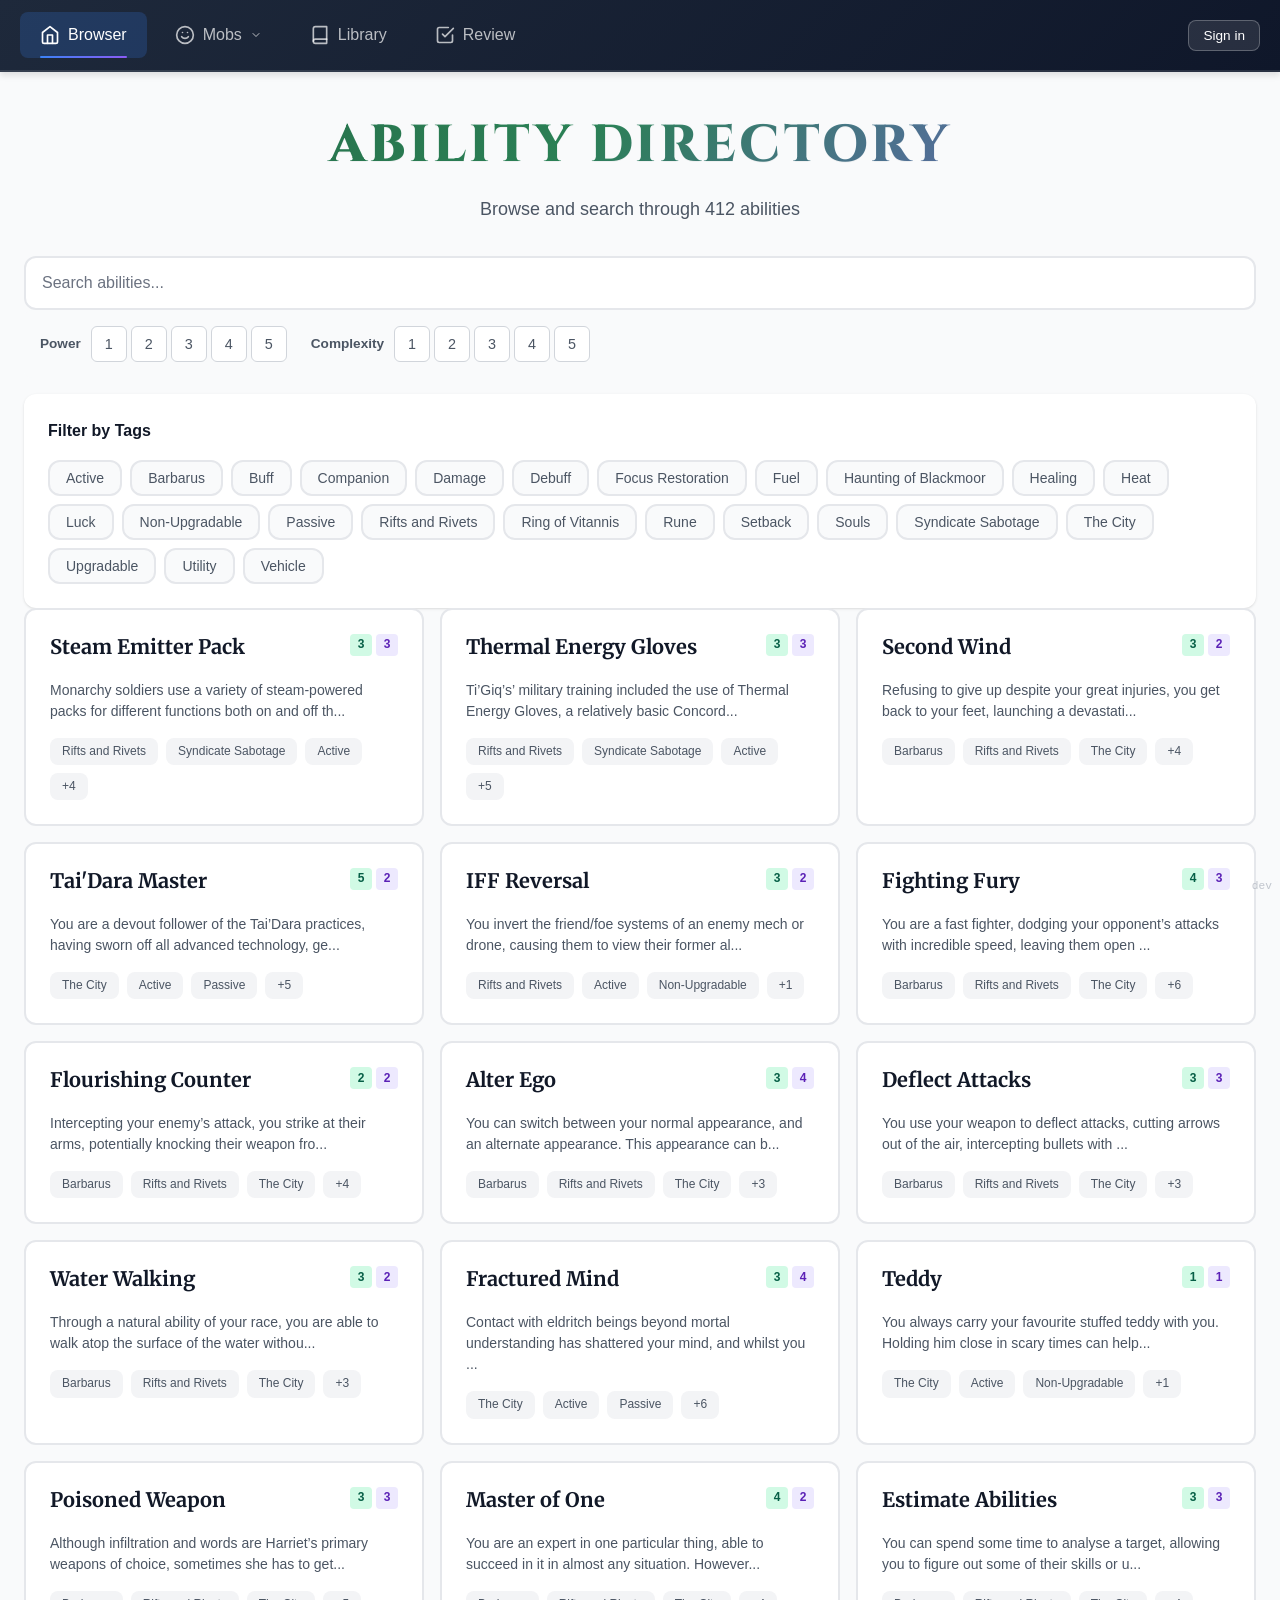
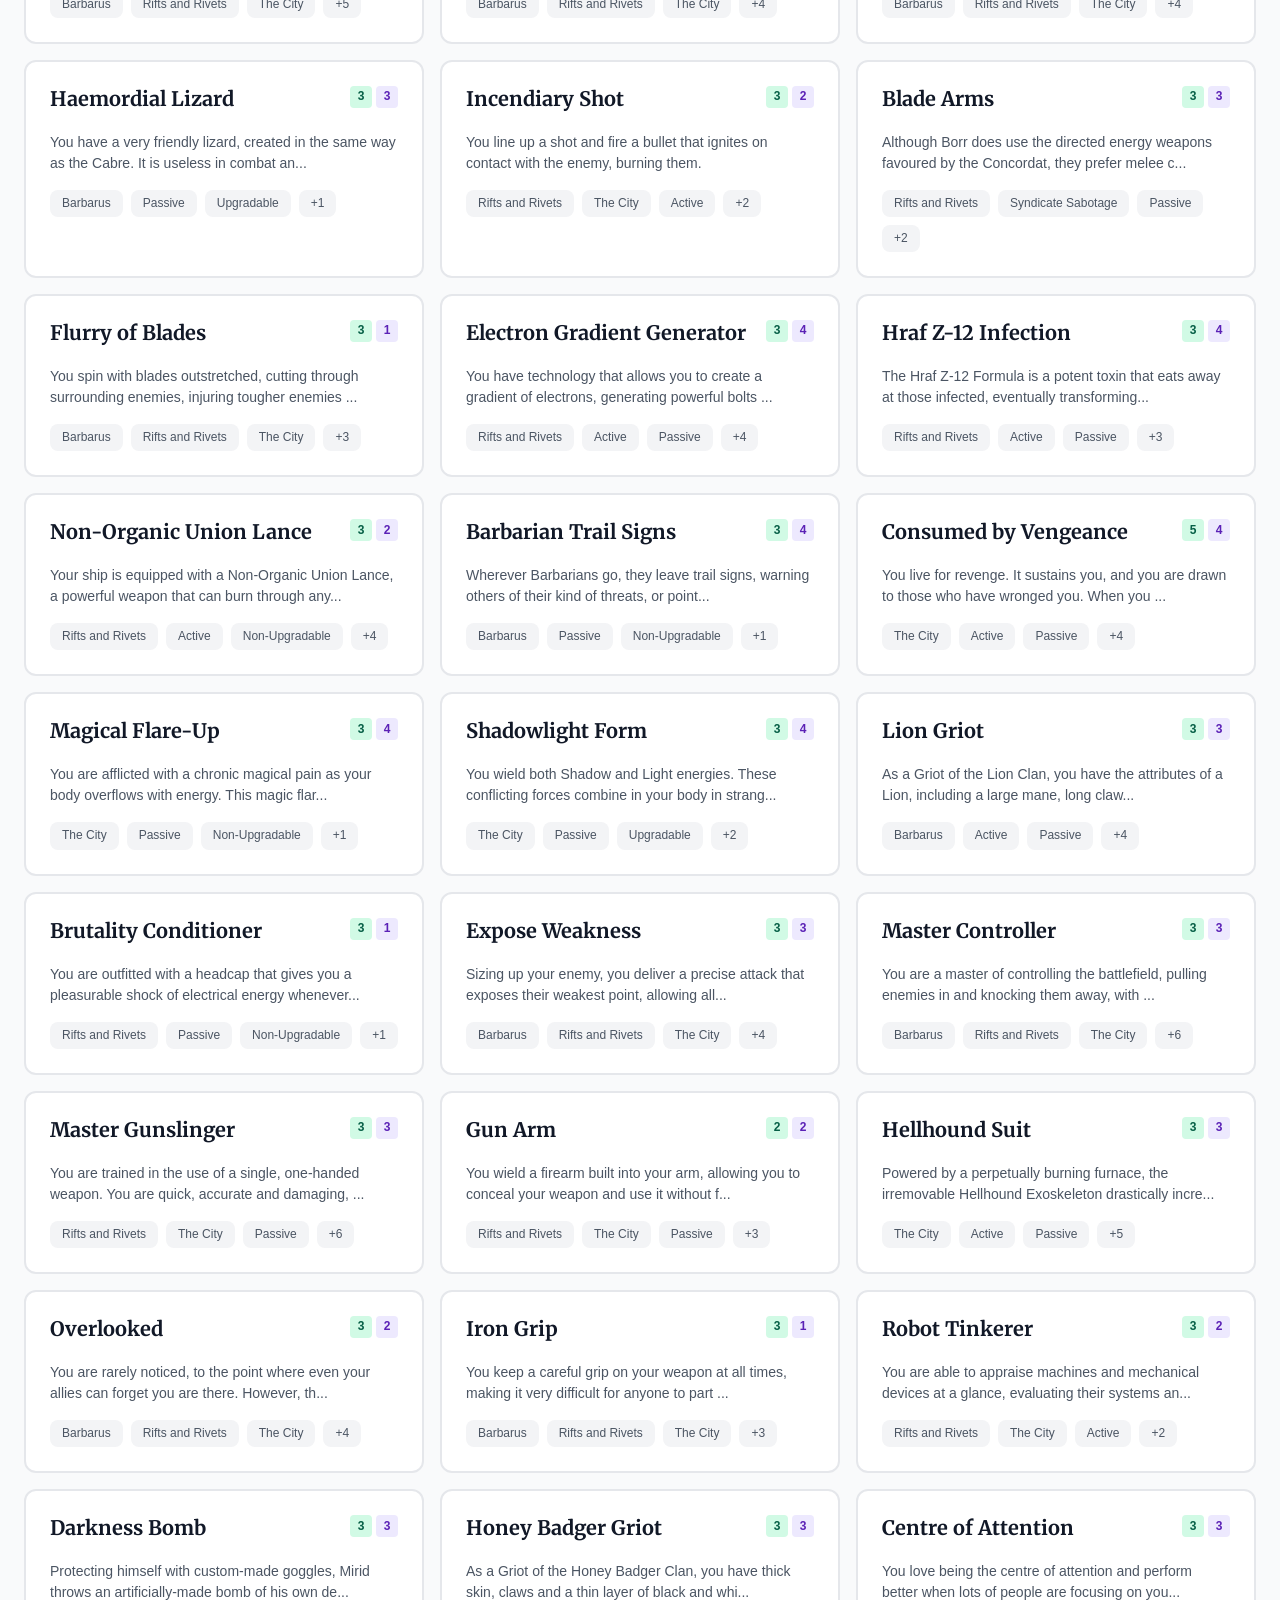
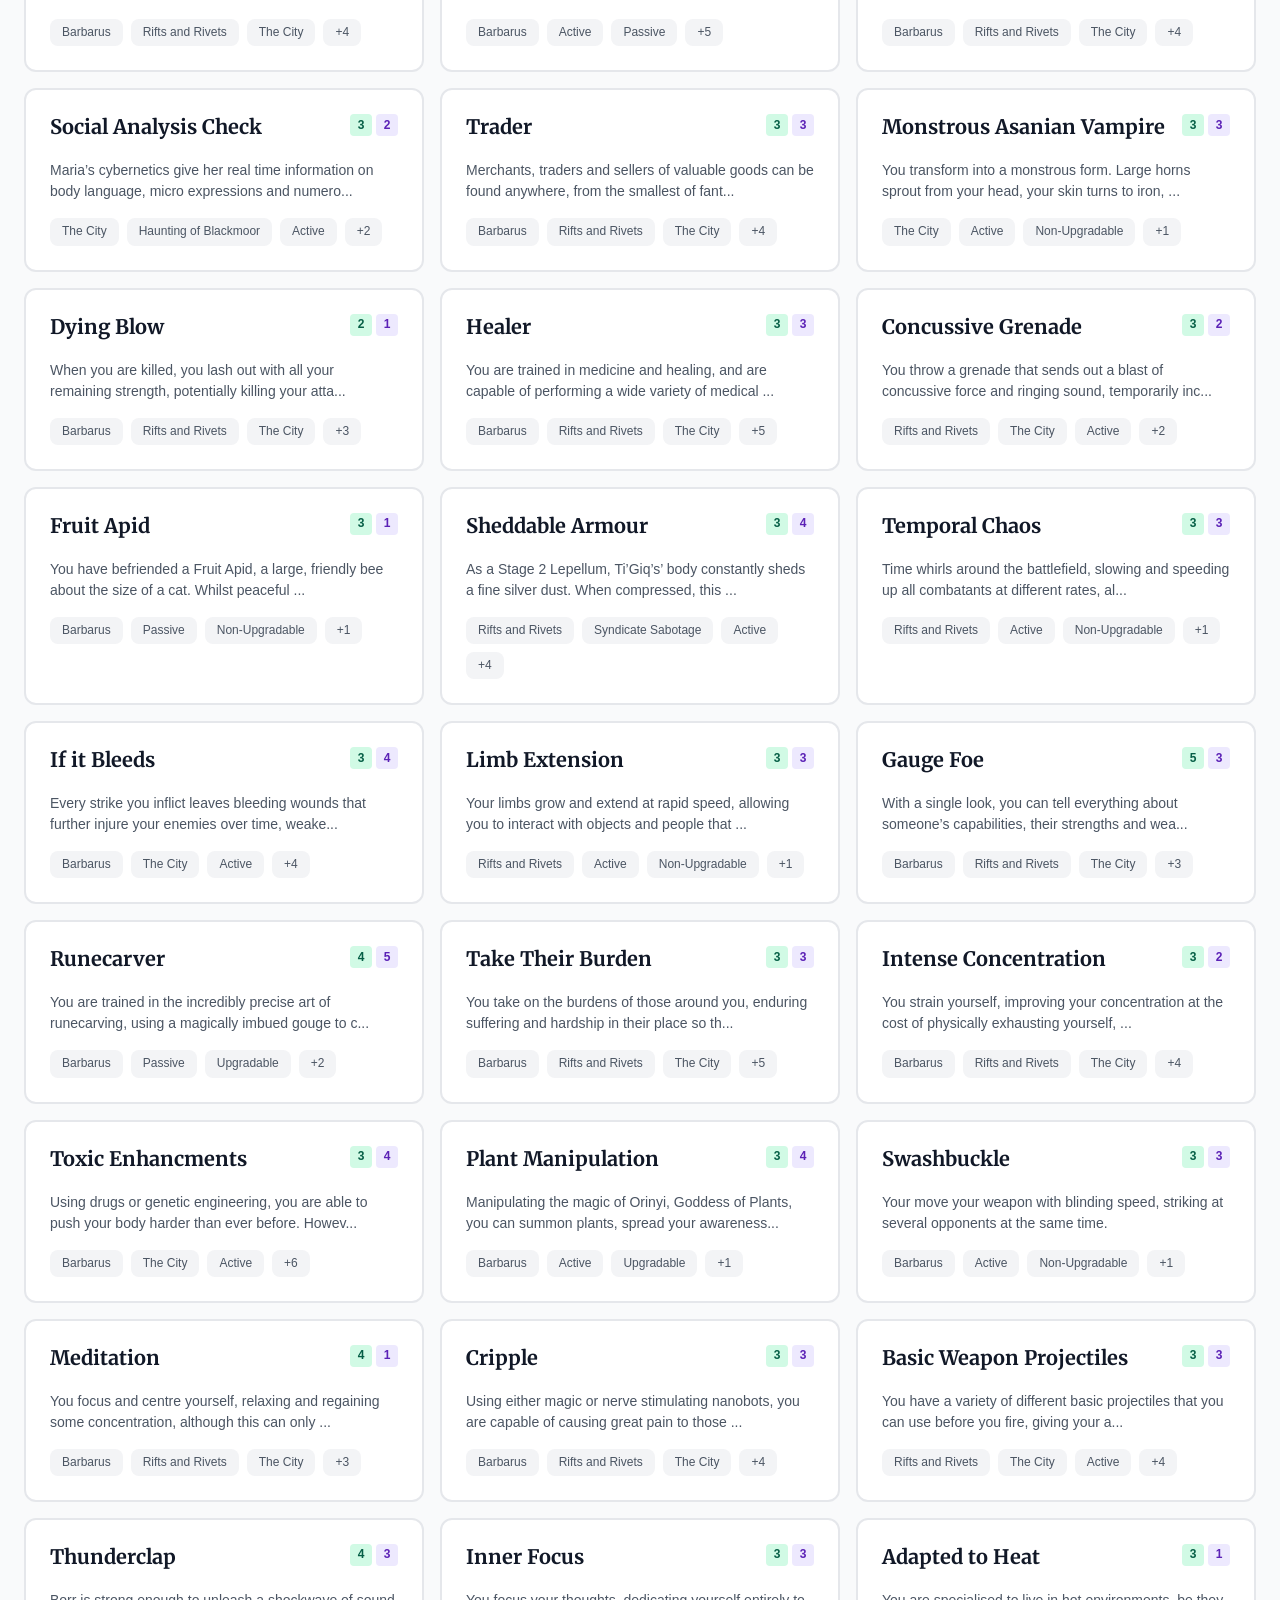
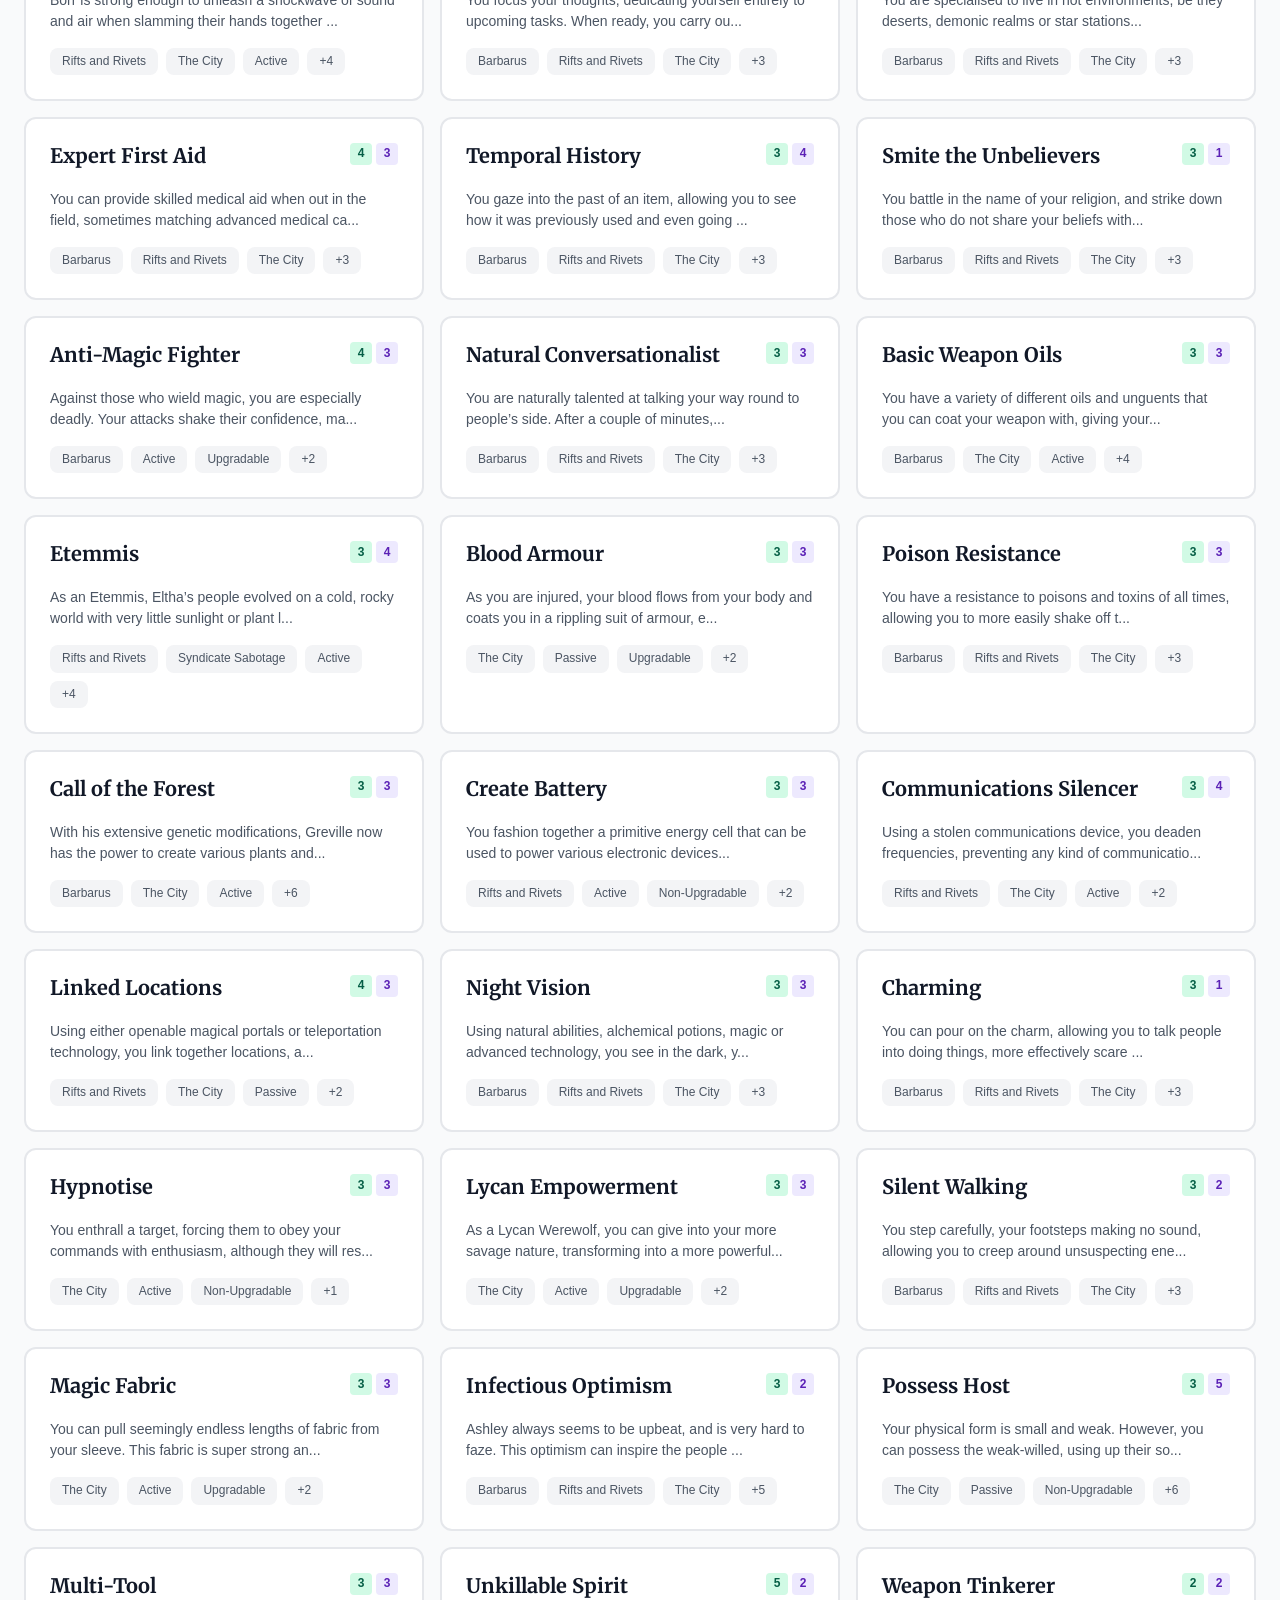
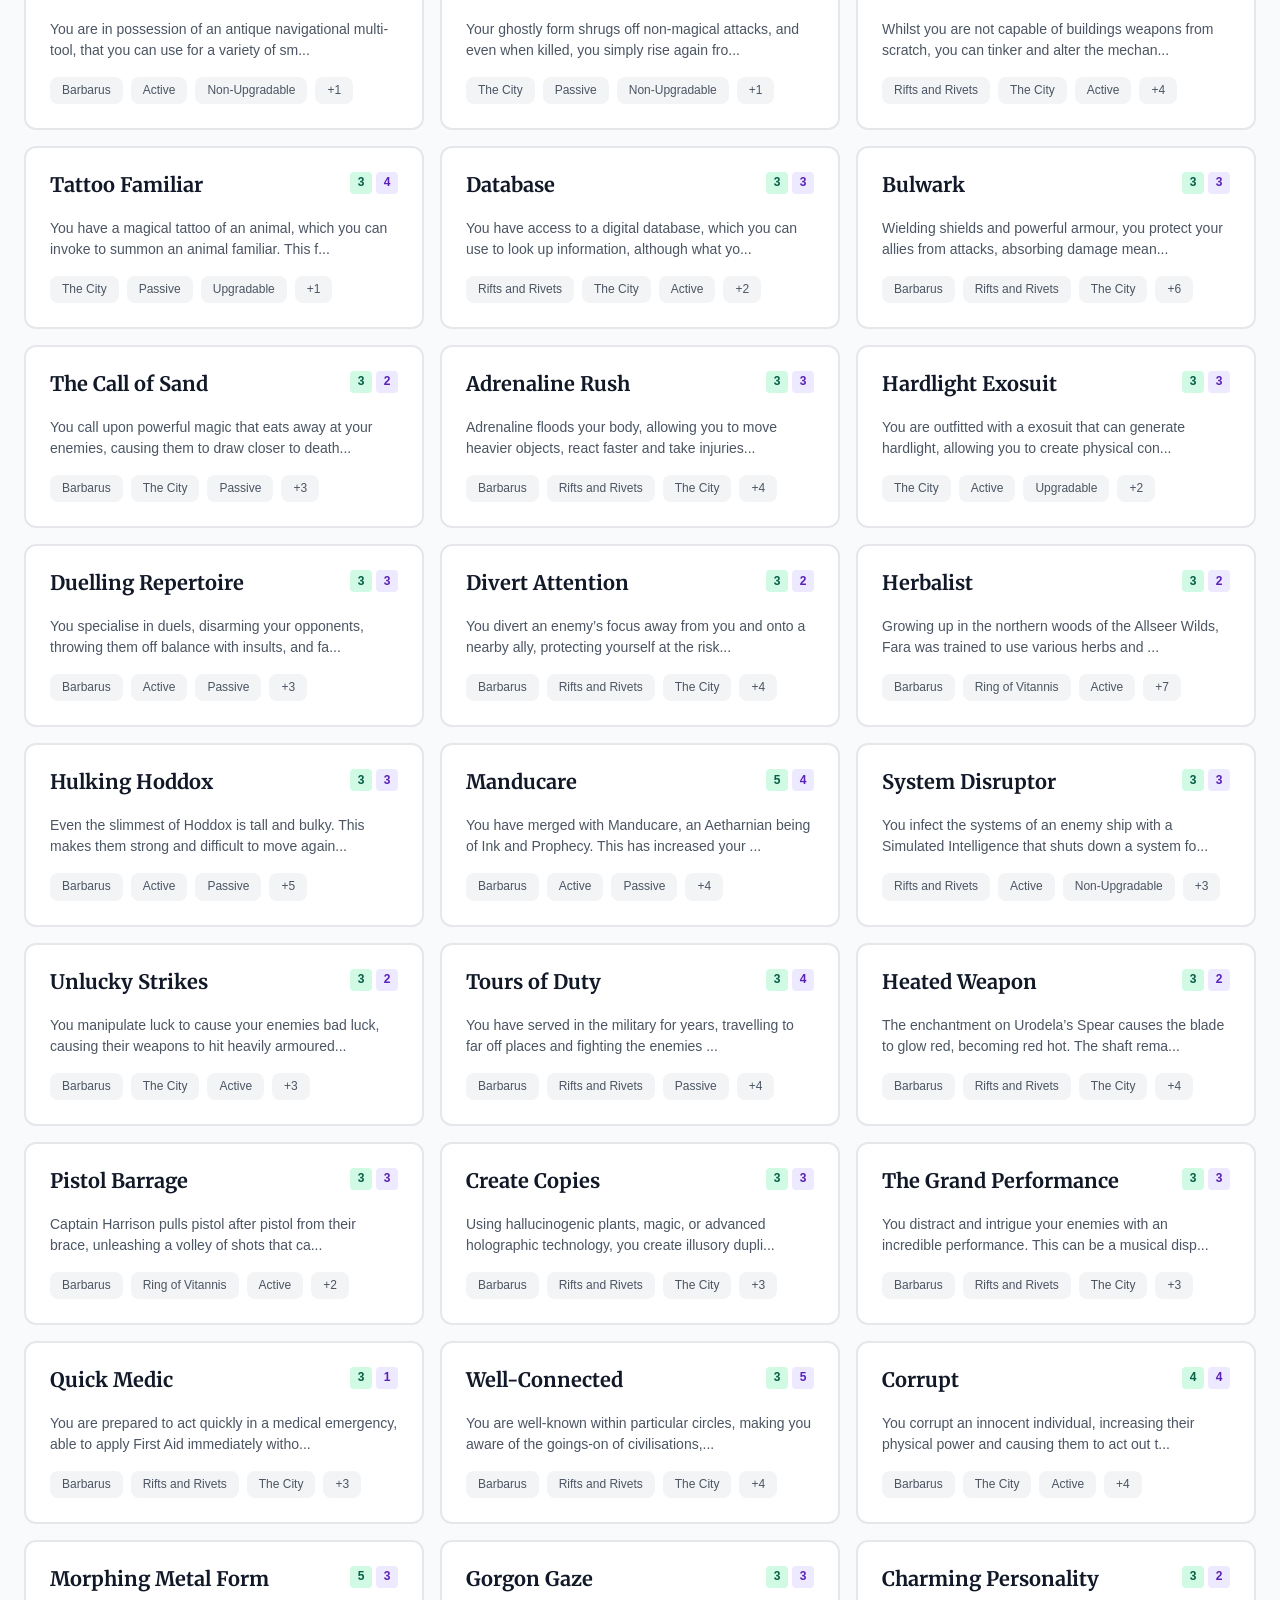
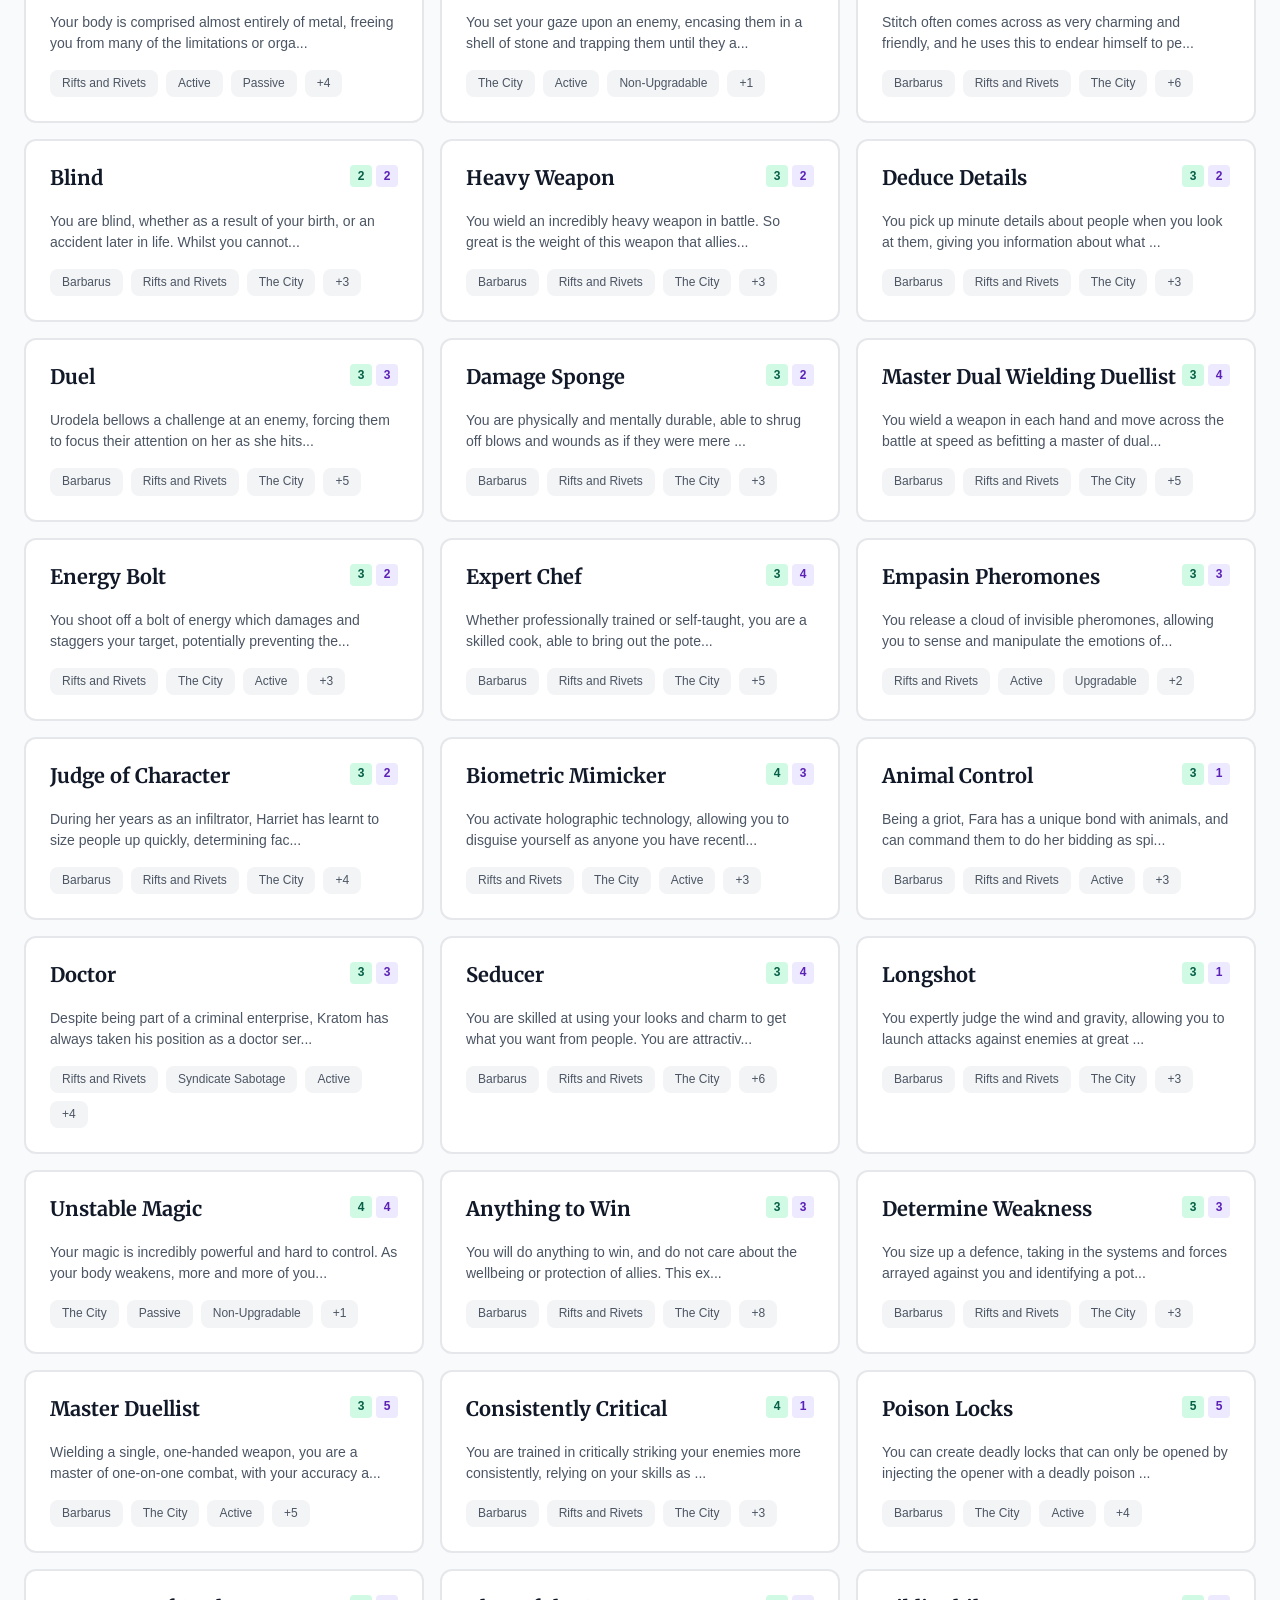
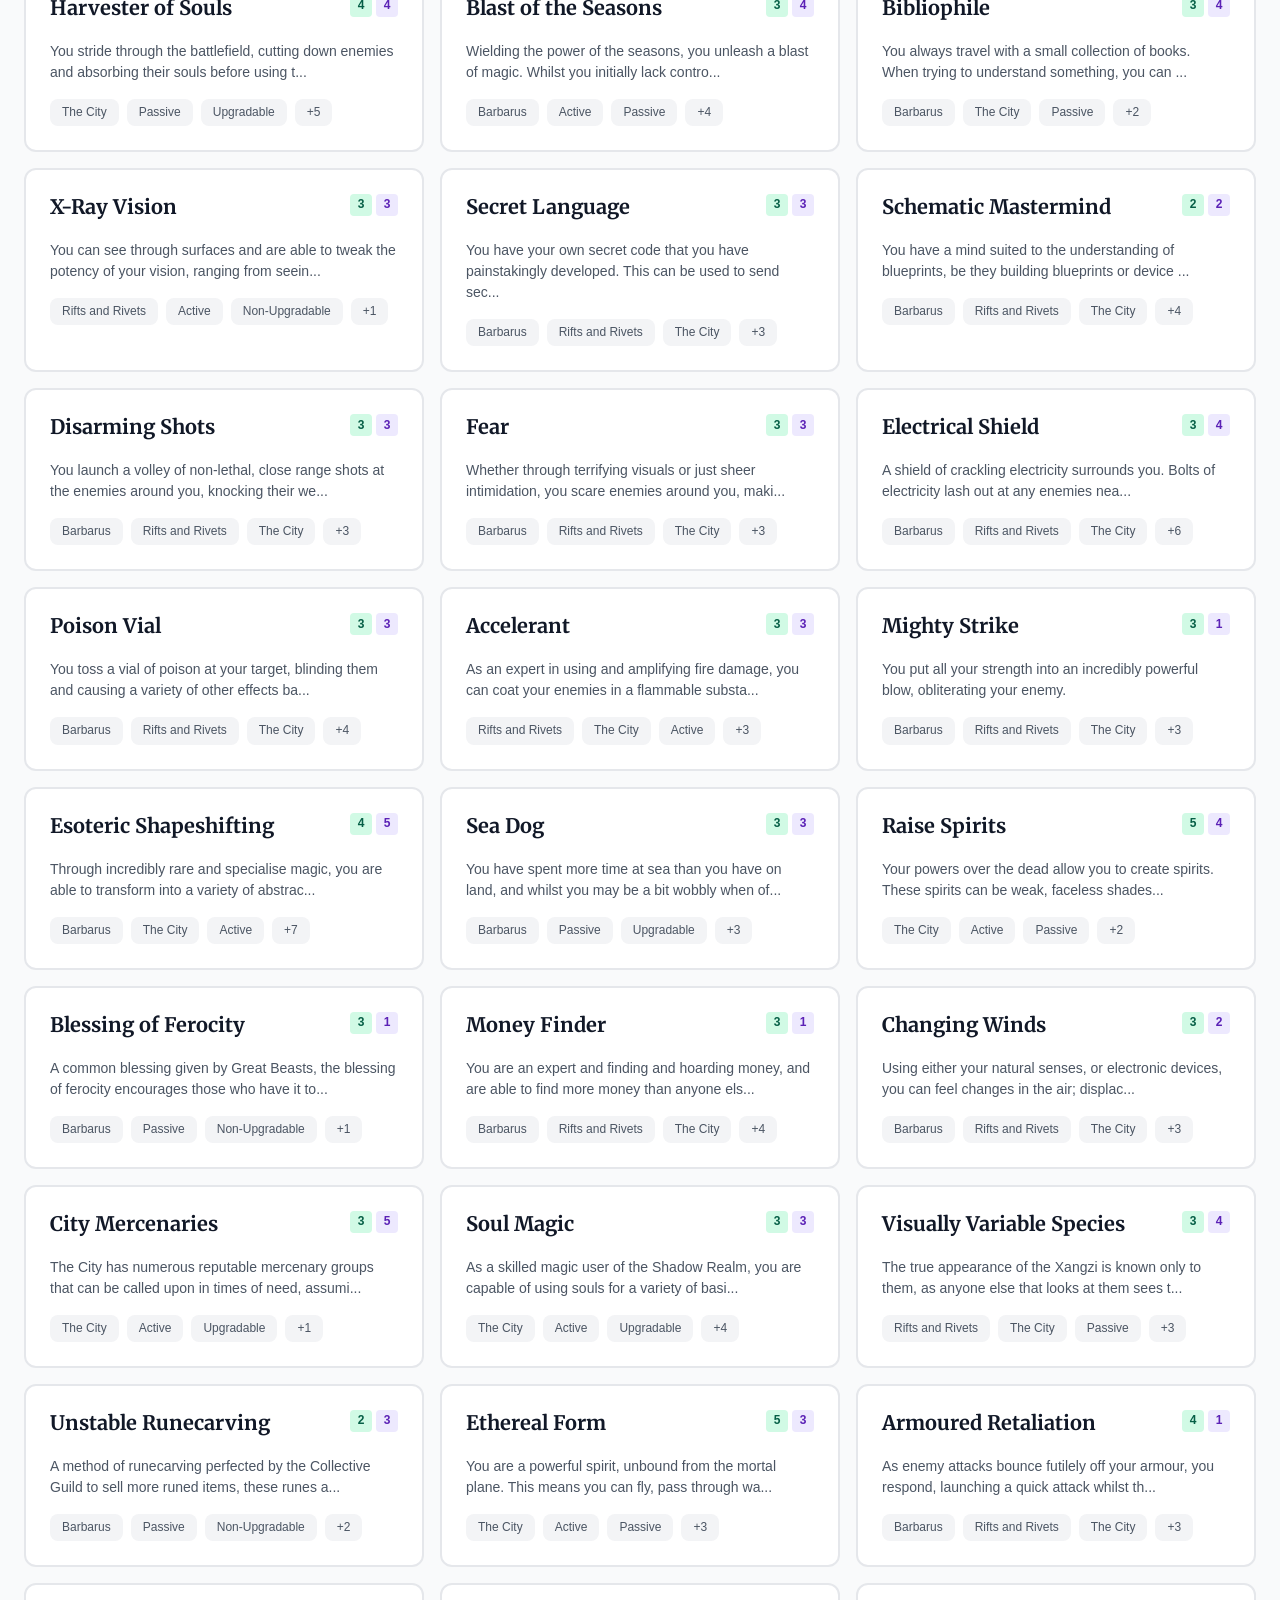
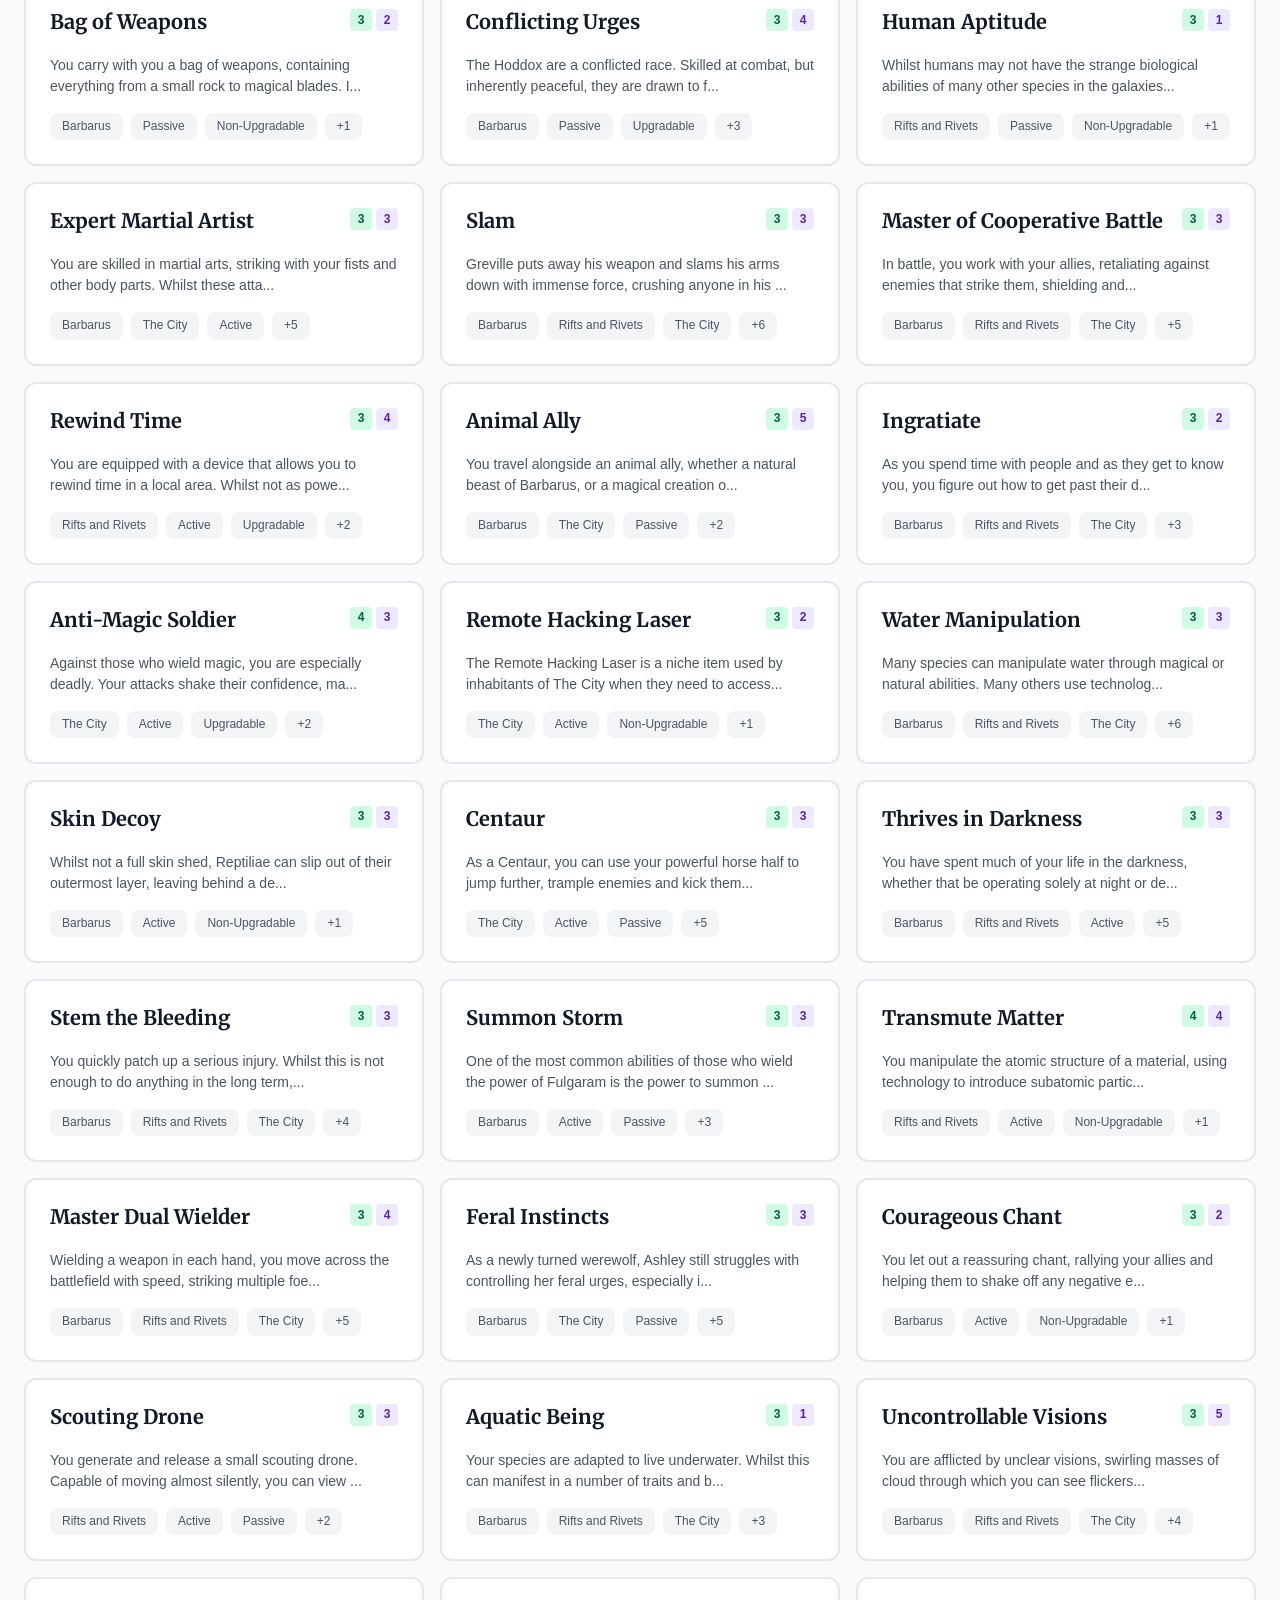
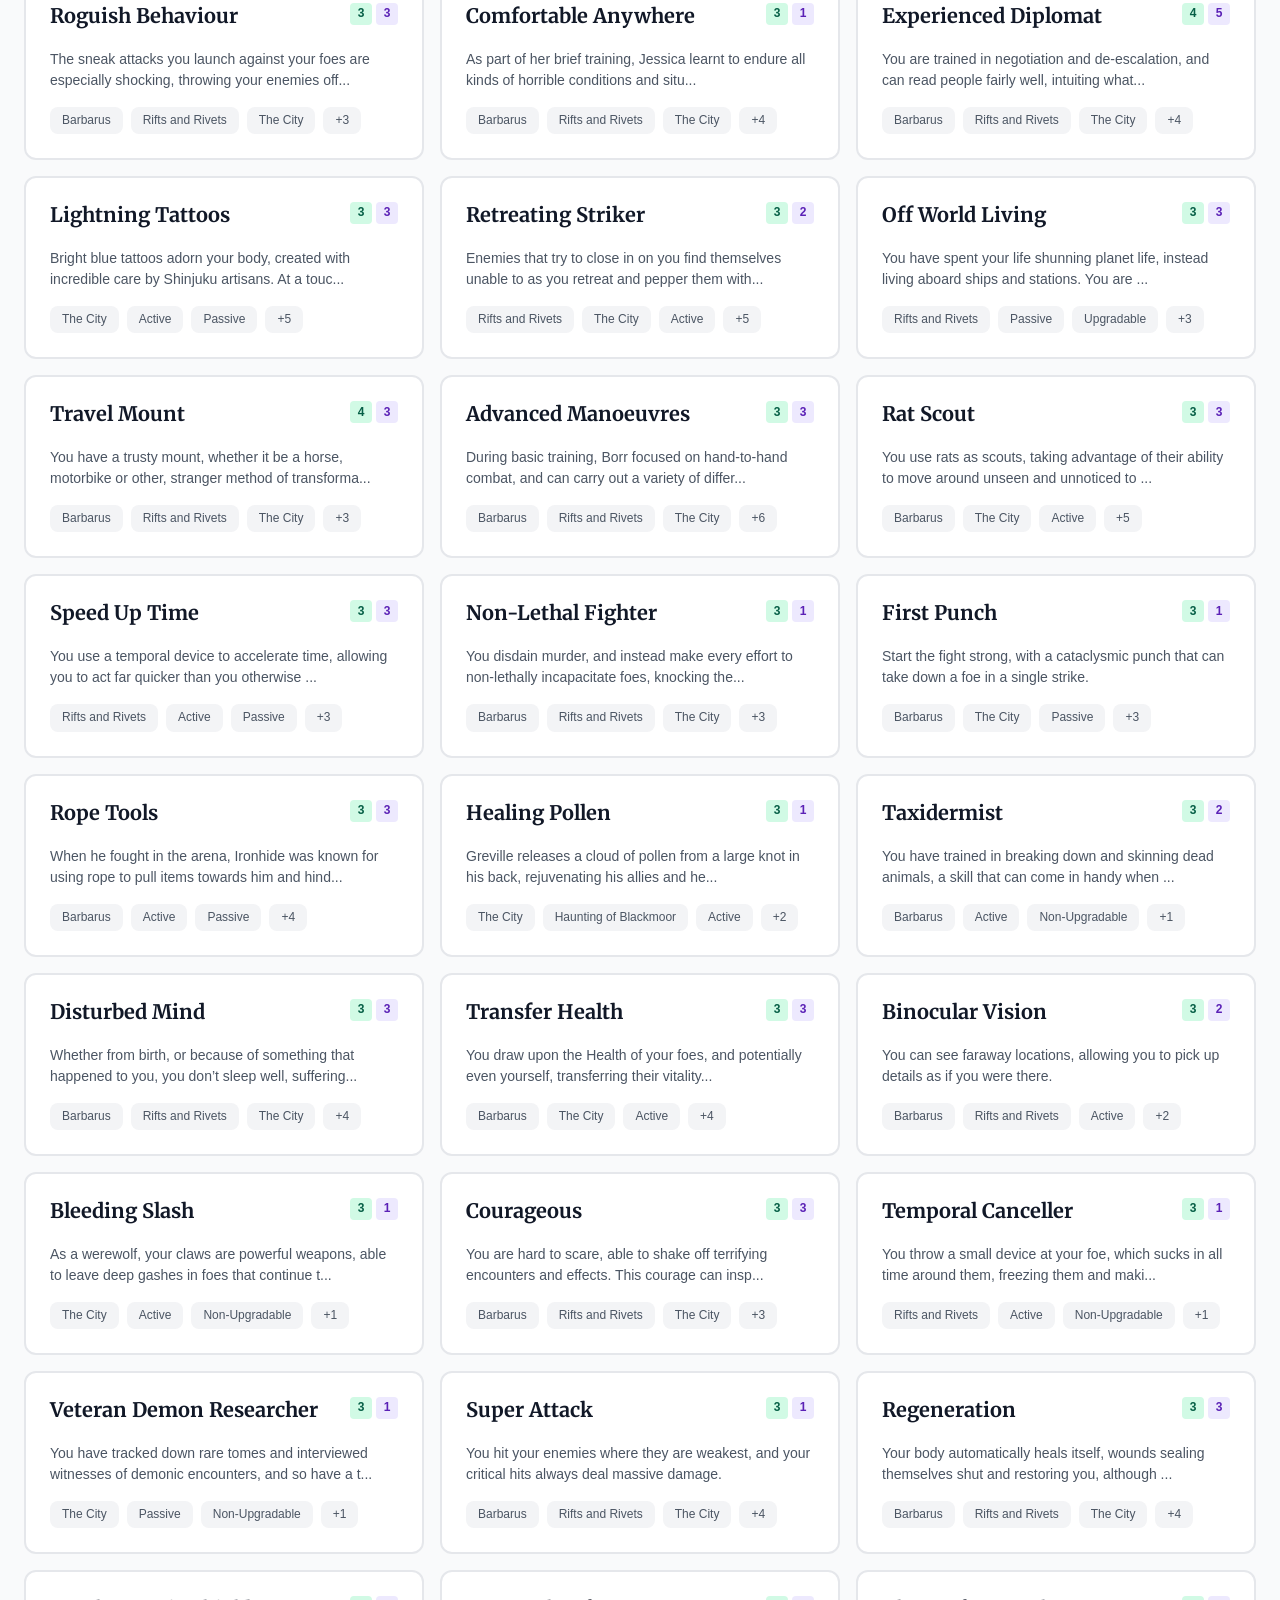
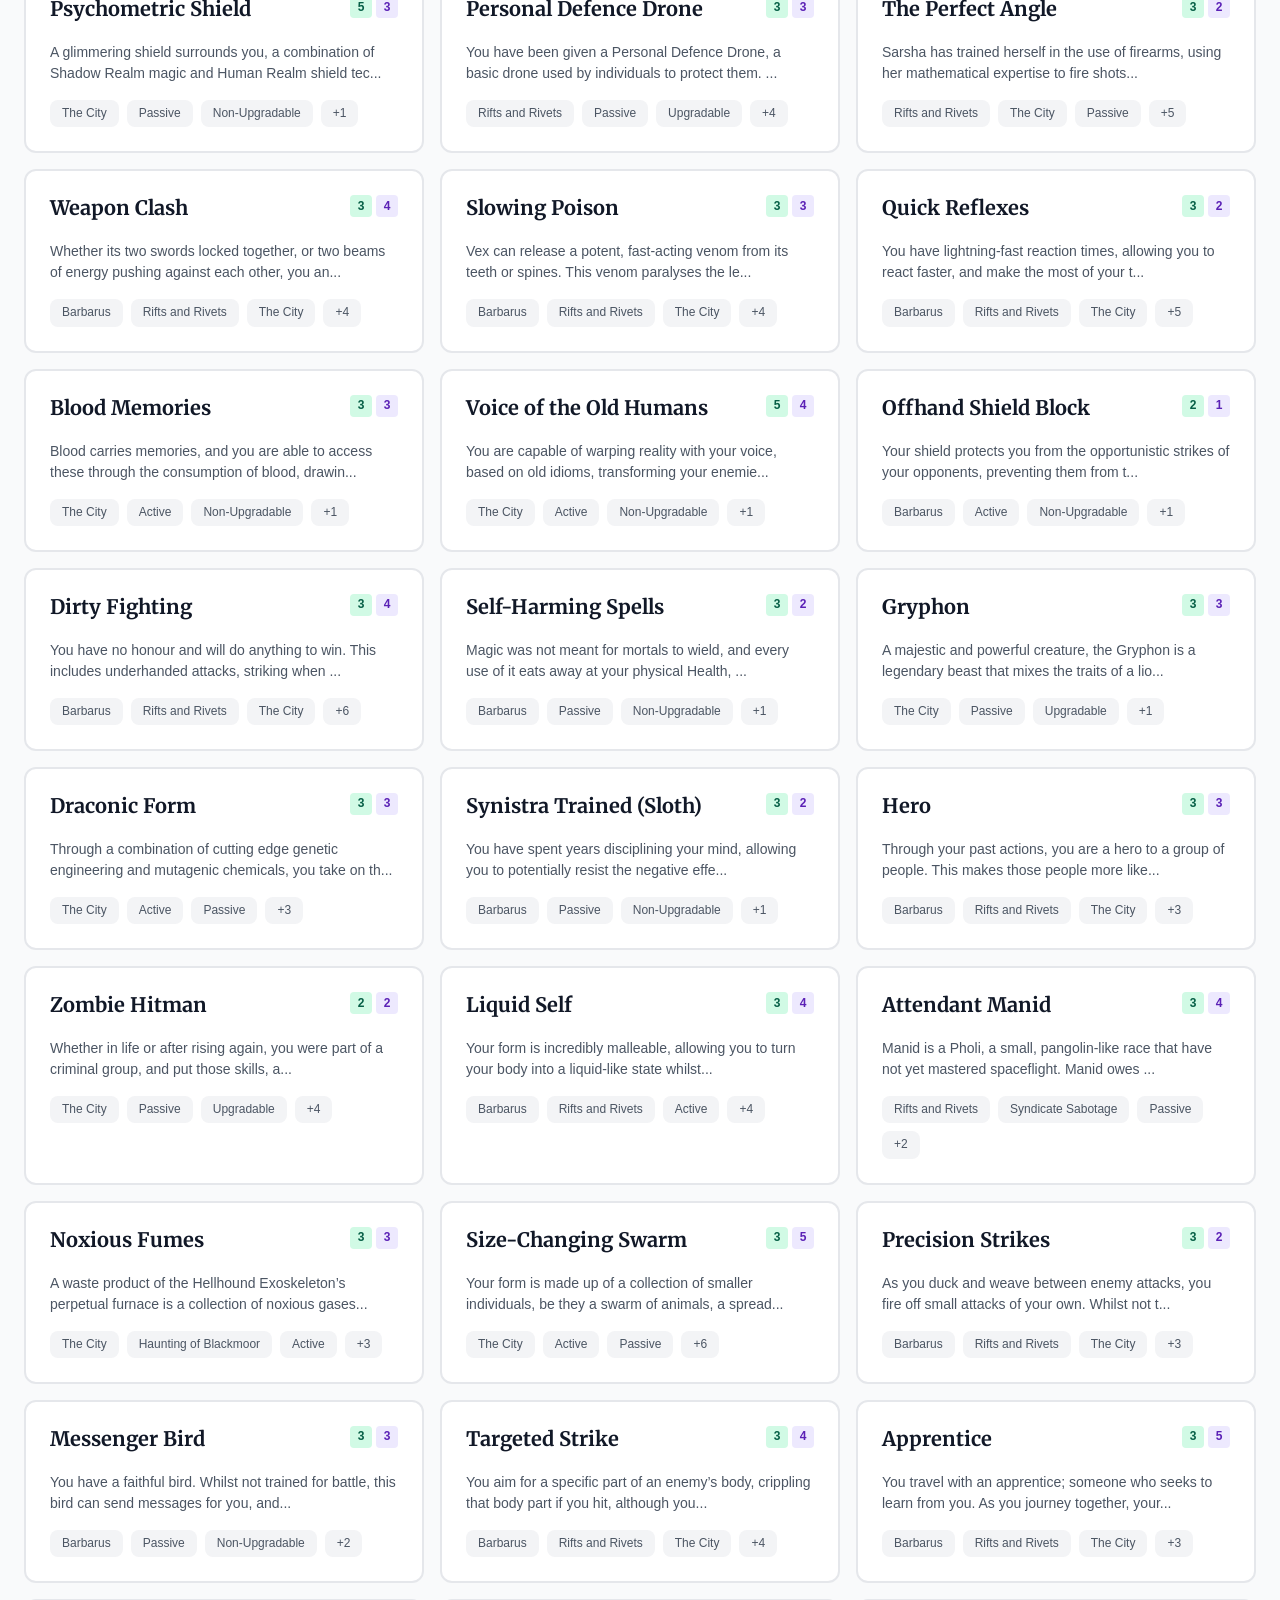
==== commit a1220f48: "feat: markdown info, wide mob layout, publishing, XSS fixes Wide mode now flows the mob card body in" ====
--- a/index.html
+++ b/index.html
@@ -1,58 +1,37 @@
-<!DOCTYPE html>
-<html lang="en">
-
-<head>
-    <meta charset="utf-8" />
-    <meta name="viewport" content="width=device-width, initial-scale=1.0" />
-    <title>Phoenix - Ability Directory</title>
-    <link rel="preconnect" href="https://fonts.googleapis.com" />
-    <link rel="preconnect" href="https://fonts.gstatic.com" crossorigin />
-    <link href="https://fonts.googleapis.com/css2?family=Cinzel:wght@600;700;800;900&family=Merriweather:wght@400;700;900&display=swap" rel="stylesheet" />
-    <link href="css/app.css" rel="stylesheet" />
-</head>
-
-<body>
-<div id="app">
-    <div style="position: fixed; top: 50%; left: 50%; transform: translate(-50%, -50%); text-align: center;">
-        <div style="font-family: 'Merriweather', serif; font-size: 2rem; color: #2d8659; margin-bottom: 1rem;">
-            Loading Ability Directory...
-        </div>
-        <div style="display: inline-block; width: 50px; height: 50px; border: 4px solid #dcf3e4; border-top-color: #38a169; border-radius: 50%; animation: spin 1s linear infinite;"></div>
-    </div>
-</div>
-
-<style>
-    @keyframes spin {
-        to { transform: rotate(360deg); }
-    }
-</style>
-
-<script type="module" src="js/app.js"></script>
-
-<div id="build-version" style="position: fixed; bottom: 4px; right: 8px; font-family: monospace; font-size: 0.7rem; color: #9ca3af; opacity: 0.6; z-index: 9999; pointer-events: none;"></div>
-<script type="module">
-    import { VERSION } from './js/version.js';
-    document.getElementById('build-version').textContent = VERSION;
-</script>
-
-<script>
-    // Report content height to the parent frame (e.g. Wix) so it can auto-resize
-    // the iframe. Harmless when not embedded — nothing listens, message is ignored.
-    (function () {
-        function postHeight() {
-            parent.postMessage(
-                { type: 'phoenix-height', height: document.documentElement.scrollHeight },
-                '*'
-            );
-        }
-        window.addEventListener('load', postHeight);
-        window.addEventListener('resize', postHeight);
-        window.addEventListener('hashchange', function () { setTimeout(postHeight, 50); });
-        if (window.ResizeObserver) {
-            new ResizeObserver(postHeight).observe(document.body);
-        }
-    })();
-</script>
-</body>
-
-</html>
+<!DOCTYPE html>
+<html lang="en">
+
+<head>
+    <meta charset="utf-8" />
+    <meta name="viewport" content="width=device-width, initial-scale=1.0" />
+    <title>Phoenix - Ability Directory</title>
+    <link rel="preconnect" href="https://fonts.googleapis.com" />
+    <link rel="preconnect" href="https://fonts.gstatic.com" crossorigin />
+    <link href="https://fonts.googleapis.com/css2?family=Cinzel:wght@600;700;800;900&family=Merriweather:wght@400;700;900&display=swap" rel="stylesheet" />
+    <link href="css/app.css" rel="stylesheet" />
+</head>
+
+<body>
+<div id="app">
+    <div style="position: fixed; top: 50%; left: 50%; transform: translate(-50%, -50%); text-align: center;">
+        <div style="font-family: 'Merriweather', serif; font-size: 2rem; color: #2d8659; margin-bottom: 1rem;">
+            Loading Ability Directory...
+        </div>
+        <div style="display: inline-block; width: 50px; height: 50px; border: 4px solid #dcf3e4; border-top-color: #38a169; border-radius: 50%; animation: spin 1s linear infinite;"></div>
+    </div>
+</div>
+
+<style>
+    @keyframes spin {
+        to { transform: rotate(360deg); }
+    }
+</style>
+
+<script type="module" src="js/app.js"></script>
+
+<div id="build-version" style="position: fixed; bottom: 4px; right: 8px; font-family: monospace; font-size: 0.7rem; color: #9ca3af; opacity: 0.6; z-index: 9999; pointer-events: none;"></div>
+<script type="module" src="js/build-version.js"></script>
+<script type="module" src="js/embed-height.js"></script>
+</body>
+
+</html>
--- a/css/app.css
+++ b/css/app.css
@@ -1622,7 +1622,7 @@
 
 /* Ability card (from AbilityCard.razor) */
 .ability-card-wrapper {
-    font-family: 'Segoe UI', Tahoma, Geneva, Verdana, sans-serif;
+    font-family: 'Book Antiqua', 'Palatino Linotype', Palatino, Georgia, serif;
 }
 
 .stats-bar {
@@ -1902,10 +1902,10 @@
 
 /* Mob Card - Parchment Stat Block */
 .mob-card {
-    background: linear-gradient(135deg, #f2e2a4 0%, #ecd98f 50%, #e3cd7e 100%);
+    background: #FFE599;
     border: 2px solid #8b7355;
     border-radius: 8px;
-    font-family: 'Merriweather', 'Georgia', serif;
+    font-family: 'Book Antiqua', 'Palatino Linotype', Palatino, Georgia, serif;
     box-shadow: 0 2px 8px rgba(0, 0, 0, 0.15);
     max-width: 650px;
 }
@@ -1920,13 +1920,13 @@
 
 .mob-name {
     margin: 0;
-    font-size: 1.5rem;
+    font-size: 2rem;
     font-weight: 700;
     letter-spacing: 0.5px;
 }
 
 .mob-subtitle {
-    font-size: 0.85rem;
+    font-size: 1.35rem;
     font-style: italic;
     opacity: 0.85;
     margin-top: 2px;
@@ -1945,7 +1945,7 @@
 }
 
 .mob-section-header {
-    font-size: 1rem;
+    font-size: 1.5rem;
     font-weight: 700;
     color: #2c5626;
     border-bottom: 2px solid #8b7355;
@@ -1956,7 +1956,7 @@
 }
 
 .mob-description {
-    font-size: 1rem;
+    font-size: 1.5rem;
     line-height: 1.6;
     color: #000000;
     margin: 0;
@@ -1969,7 +1969,7 @@
     background: rgba(139, 115, 85, 0.12);
     border-radius: 6px;
     margin-bottom: 16px;
-    font-size: 1.05rem;
+    font-size: 1.55rem;
 }
 
 .mob-vital strong {
@@ -1992,7 +1992,7 @@
 
 .mob-stat-table td {
     padding: 4px 8px;
-    font-size: 0.95rem;
+    font-size: 1.45rem;
 }
 
 .mob-stat-label {
@@ -2000,7 +2000,7 @@
     color: #000000;
     width: 25%;
     text-transform: uppercase;
-    font-size: 0.9rem;
+    font-size: 1.4rem;
     letter-spacing: 0.5px;
 }
 
@@ -2013,7 +2013,7 @@
 .mob-specialty-row td { border-bottom: none !important; padding-top: 1px !important; padding-bottom: 1px !important; }
 .mob-specialty-cell {
     padding-left: 20px !important;
-    font-size: 0.9rem;
+    font-size: 1.4rem;
     color: #2a2a2a;
     display: table-cell;
 }
@@ -2049,18 +2049,18 @@
 .mob-weapon-name {
     font-weight: 600;
     color: #000000;
-    font-size: 1rem;
+    font-size: 1.5rem;
 }
 
 .mob-weapon-damage {
-    font-size: 0.95rem;
+    font-size: 1.45rem;
     color: #333333;
     font-style: italic;
 }
 
 /* Mob Abilities */
 .mob-tactics {
-    font-size: 0.95rem;
+    font-size: 1.45rem;
     line-height: 1.5;
     color: #1a1a1a;
     margin: 0 0 12px 0;
@@ -2089,11 +2089,11 @@
 .mob-ability-name {
     font-weight: 700;
     color: #000000;
-    font-size: 1rem;
+    font-size: 1.5rem;
 }
 
 .mob-ability-cost {
-    font-size: 0.9rem;
+    font-size: 1.4rem;
     color: #8b7355;
     font-weight: 600;
     text-transform: uppercase;
@@ -2101,7 +2101,7 @@
 
 .mob-ability-desc {
     margin: 0;
-    font-size: 0.92rem;
+    font-size: 1.42rem;
     line-height: 1.5;
     color: #1a1a1a;
 }
@@ -2110,7 +2110,7 @@
 .mob-loot-list {
     margin: 0;
     padding-left: 20px;
-    font-size: 0.95rem;
+    font-size: 1.45rem;
     color: #1a1a1a;
 }
 
@@ -2136,7 +2136,51 @@
 
 .mob-card-wrapper.mob-width-wide,
 .mob-card-wrapper.mob-width-wide .mob-card {
-    max-width: 900px;
+    max-width: 1500px;
+}
+
+/* Wide mode: flow the body into two columns so the card stays short */
+@media (min-width: 900px) {
+    .mob-width-wide .mob-card-header {
+        padding: 12px 20px;
+    }
+
+    .mob-width-wide .mob-card-body {
+        padding: 16px 20px;
+        column-count: 2;
+        column-gap: 32px;
+        column-rule: 1px solid rgba(139, 115, 85, 0.35);
+    }
+
+    /* Description and vitals stay full width above the columns */
+    .mob-width-wide .mob-card-body > .mob-section:first-child,
+    .mob-width-wide .mob-vitals {
+        column-span: all;
+    }
+
+    .mob-width-wide .mob-vitals {
+        padding: 8px 16px;
+        margin-bottom: 14px;
+    }
+
+    .mob-width-wide .mob-section {
+        margin-bottom: 14px;
+        break-inside: avoid;
+    }
+
+    /* Tactics can be long: let it split, but keep each ability intact */
+    .mob-width-wide .mob-section-tactics {
+        break-inside: auto;
+    }
+
+    .mob-width-wide .mob-ability-entry,
+    .mob-width-wide .mob-weapon-entry {
+        break-inside: avoid;
+    }
+
+    .mob-width-wide .mob-section-header {
+        margin-bottom: 6px;
+    }
 }
 
 .mob-width-toggle {
@@ -2210,7 +2254,8 @@
     font-family: 'Inter', sans-serif;
 }
 
-.mob-extra-info-btn {
+.mob-extra-info-btn,
+.ability-extra-info-btn {
     display: inline-flex;
     align-items: center;
     gap: 6px;
@@ -2227,7 +2272,12 @@
     white-space: nowrap;
 }
 
-.mob-extra-info-btn:hover {
+.ability-extra-info-btn {
+    margin-left: auto;
+}
+
+.mob-extra-info-btn:hover,
+.ability-extra-info-btn:hover {
     background: linear-gradient(135deg, #6b5640 0%, #4a3c2d 100%);
     transform: translateY(-1px);
     box-shadow: 0 4px 12px rgba(107, 86, 64, 0.3);
@@ -2265,10 +2315,76 @@
 }
 
 .extra-info-body-content p {
-    margin: 0;
+    margin: 0 0 12px;
     font-size: 0.95rem;
     line-height: 1.7;
     color: #333;
+}
+
+.extra-info-body-content > *:last-child {
+    margin-bottom: 0;
+}
+
+.extra-info-body-content h3,
+.extra-info-body-content h4,
+.extra-info-body-content h5,
+.extra-info-body-content h6 {
+    font-family: 'Merriweather', serif;
+    color: #3d2b1f;
+    margin: 18px 0 8px;
+    line-height: 1.3;
+}
+
+.extra-info-body-content h3 { font-size: 1.15rem; }
+.extra-info-body-content h4 { font-size: 1.02rem; }
+.extra-info-body-content h5,
+.extra-info-body-content h6 { font-size: 0.95rem; text-transform: uppercase; letter-spacing: 0.5px; }
+
+.extra-info-body-content > *:first-child {
+    margin-top: 0;
+}
+
+.extra-info-body-content ul,
+.extra-info-body-content ol {
+    margin: 0 0 12px;
+    padding-left: 22px;
+    font-size: 0.95rem;
+    line-height: 1.7;
+    color: #333;
+}
+
+.extra-info-body-content li {
+    margin-bottom: 4px;
+}
+
+.extra-info-body-content blockquote {
+    margin: 0 0 12px;
+    padding: 6px 14px;
+    border-left: 3px solid #8b7355;
+    background: rgba(139, 115, 85, 0.08);
+    font-size: 0.95rem;
+    line-height: 1.7;
+    color: #4b4b4b;
+    font-style: italic;
+}
+
+.extra-info-body-content code {
+    font-family: 'SFMono-Regular', Consolas, monospace;
+    font-size: 0.85rem;
+    background: rgba(139, 115, 85, 0.15);
+    padding: 1px 5px;
+    border-radius: 4px;
+}
+
+.extra-info-body-content hr {
+    border: none;
+    border-top: 1px solid rgba(139, 115, 85, 0.4);
+    margin: 16px 0;
+}
+
+.extra-info-body-content a {
+    color: #6b5640;
+    text-decoration: underline;
 }
 
 /* Mob save bar (above parchment card in modal) */
@@ -2623,7 +2739,7 @@
     }
 
     .mob-name {
-        font-size: 1.25rem;
+        font-size: 1.75rem;
     }
 
     .mob-card-body {
@@ -2662,7 +2778,8 @@
         font-size: 1rem;
     }
 
-    .mob-extra-info-btn {
+    .mob-extra-info-btn,
+    .ability-extra-info-btn {
         padding: 10px 20px;
         font-size: 0.9rem;
     }
@@ -2825,7 +2942,7 @@
     }
 
     .mob-name {
-        font-size: 1.1rem;
+        font-size: 1.6rem;
     }
 
     .mob-card-footer {
@@ -3264,8 +3381,32 @@
     color: #94a3b8;
 }
 
-[data-theme="dark"] .extra-info-body-content p {
+[data-theme="dark"] .extra-info-body-content p,
+[data-theme="dark"] .extra-info-body-content ul,
+[data-theme="dark"] .extra-info-body-content ol {
     color: #cbd5e1;
+}
+
+[data-theme="dark"] .extra-info-body-content h3,
+[data-theme="dark"] .extra-info-body-content h4,
+[data-theme="dark"] .extra-info-body-content h5,
+[data-theme="dark"] .extra-info-body-content h6 {
+    color: #e5c9a0;
+}
+
+[data-theme="dark"] .extra-info-body-content blockquote {
+    color: #b8c2d1;
+    background: rgba(148, 163, 184, 0.1);
+    border-left-color: #94a3b8;
+}
+
+[data-theme="dark"] .extra-info-body-content code {
+    background: rgba(148, 163, 184, 0.18);
+    color: #e2e8f0;
+}
+
+[data-theme="dark"] .extra-info-body-content a {
+    color: #e5c9a0;
 }
 
 /* Filter chips */
@@ -4117,6 +4258,7 @@
     .clear-all-filters,
     .reset-filters-btn,
     .mob-extra-info-btn,
+    .ability-extra-info-btn,
     .nav-hamburger,
     .grid-item-actions,
     .add-btn,
@@ -4227,7 +4369,7 @@
 
     /* Mob cards */
     .mob-card {
-        background: linear-gradient(135deg, #f2e2a4 0%, #ecd98f 50%, #e3cd7e 100%) !important;
+        background: #FFE599 !important;
         border: 2px solid #333;
         max-width: 100%;
         -webkit-print-color-adjust: exact;
@@ -5221,3 +5363,150 @@
 @media (max-width: 768px) {
     .nav-account-name { display: none; }
 }
+
+/* --- Publishing & review queue --- */
+
+.publish-btn {
+    color: #7c3aed;
+    border-color: #c4b5fd;
+}
+
+.publish-btn:hover:not(:disabled) {
+    background: #f5f3ff;
+}
+
+.publish-btn.is-published {
+    color: #047857;
+    border-color: #6ee7b7;
+}
+
+.publish-btn:disabled {
+    opacity: 0.6;
+    cursor: default;
+}
+
+.modal-publish-reason {
+    display: block;
+    width: 100%;
+    margin-top: 6px;
+    font-family: 'Inter', sans-serif;
+    font-size: 0.8rem;
+    color: #b91c1c;
+}
+
+.review-page {
+    padding: 24px 0 60px;
+}
+
+.review-header h1 {
+    font-family: 'Merriweather', serif;
+    font-size: 1.8rem;
+    margin: 0;
+}
+
+.review-subtitle {
+    font-family: 'Inter', sans-serif;
+    color: var(--text-secondary, #4b5563);
+    margin: 4px 0 24px;
+}
+
+.review-empty {
+    font-family: 'Inter', sans-serif;
+    color: var(--text-secondary, #4b5563);
+    padding: 32px;
+    text-align: center;
+    border: 1px dashed var(--border, #d1d5db);
+    border-radius: 12px;
+}
+
+.review-entry {
+    border: 1px solid var(--border, #d1d5db);
+    border-radius: 12px;
+    padding: 20px;
+    margin-bottom: 24px;
+}
+
+.review-entry-head {
+    display: flex;
+    align-items: flex-start;
+    justify-content: space-between;
+    gap: 16px;
+    flex-wrap: wrap;
+}
+
+.review-entry-head h2 {
+    font-family: 'Merriweather', serif;
+    font-size: 1.15rem;
+    margin: 0;
+}
+
+.review-meta {
+    font-family: 'Inter', sans-serif;
+    font-size: 0.8rem;
+    color: var(--text-secondary, #6b7280);
+}
+
+.review-actions {
+    display: flex;
+    gap: 8px;
+}
+
+.review-btn {
+    padding: 8px 18px;
+    border-radius: 20px;
+    border: 2px solid transparent;
+    font-family: 'Inter', sans-serif;
+    font-size: 0.85rem;
+    font-weight: 600;
+    cursor: pointer;
+}
+
+.review-btn:disabled {
+    opacity: 0.6;
+    cursor: default;
+}
+
+.review-approve {
+    background: #047857;
+    color: white;
+}
+
+.review-reject {
+    background: transparent;
+    color: #b91c1c;
+    border-color: #fca5a5;
+}
+
+.review-reason {
+    display: block;
+    margin: 16px 0;
+    font-family: 'Inter', sans-serif;
+    font-size: 0.8rem;
+    color: var(--text-secondary, #4b5563);
+}
+
+.review-reason-input {
+    display: block;
+    width: 100%;
+    margin-top: 4px;
+    padding: 8px 12px;
+    border: 1px solid var(--border, #d1d5db);
+    border-radius: 8px;
+    font-family: 'Inter', sans-serif;
+    font-size: 0.9rem;
+}
+
+.review-preview {
+    overflow-x: auto;
+}
+
+[data-theme="dark"] .review-entry,
+[data-theme="dark"] .review-empty {
+    border-color: #374151;
+}
+
+[data-theme="dark"] .review-reason-input {
+    background: #111827;
+    border-color: #374151;
+    color: #e5e7eb;
+}
